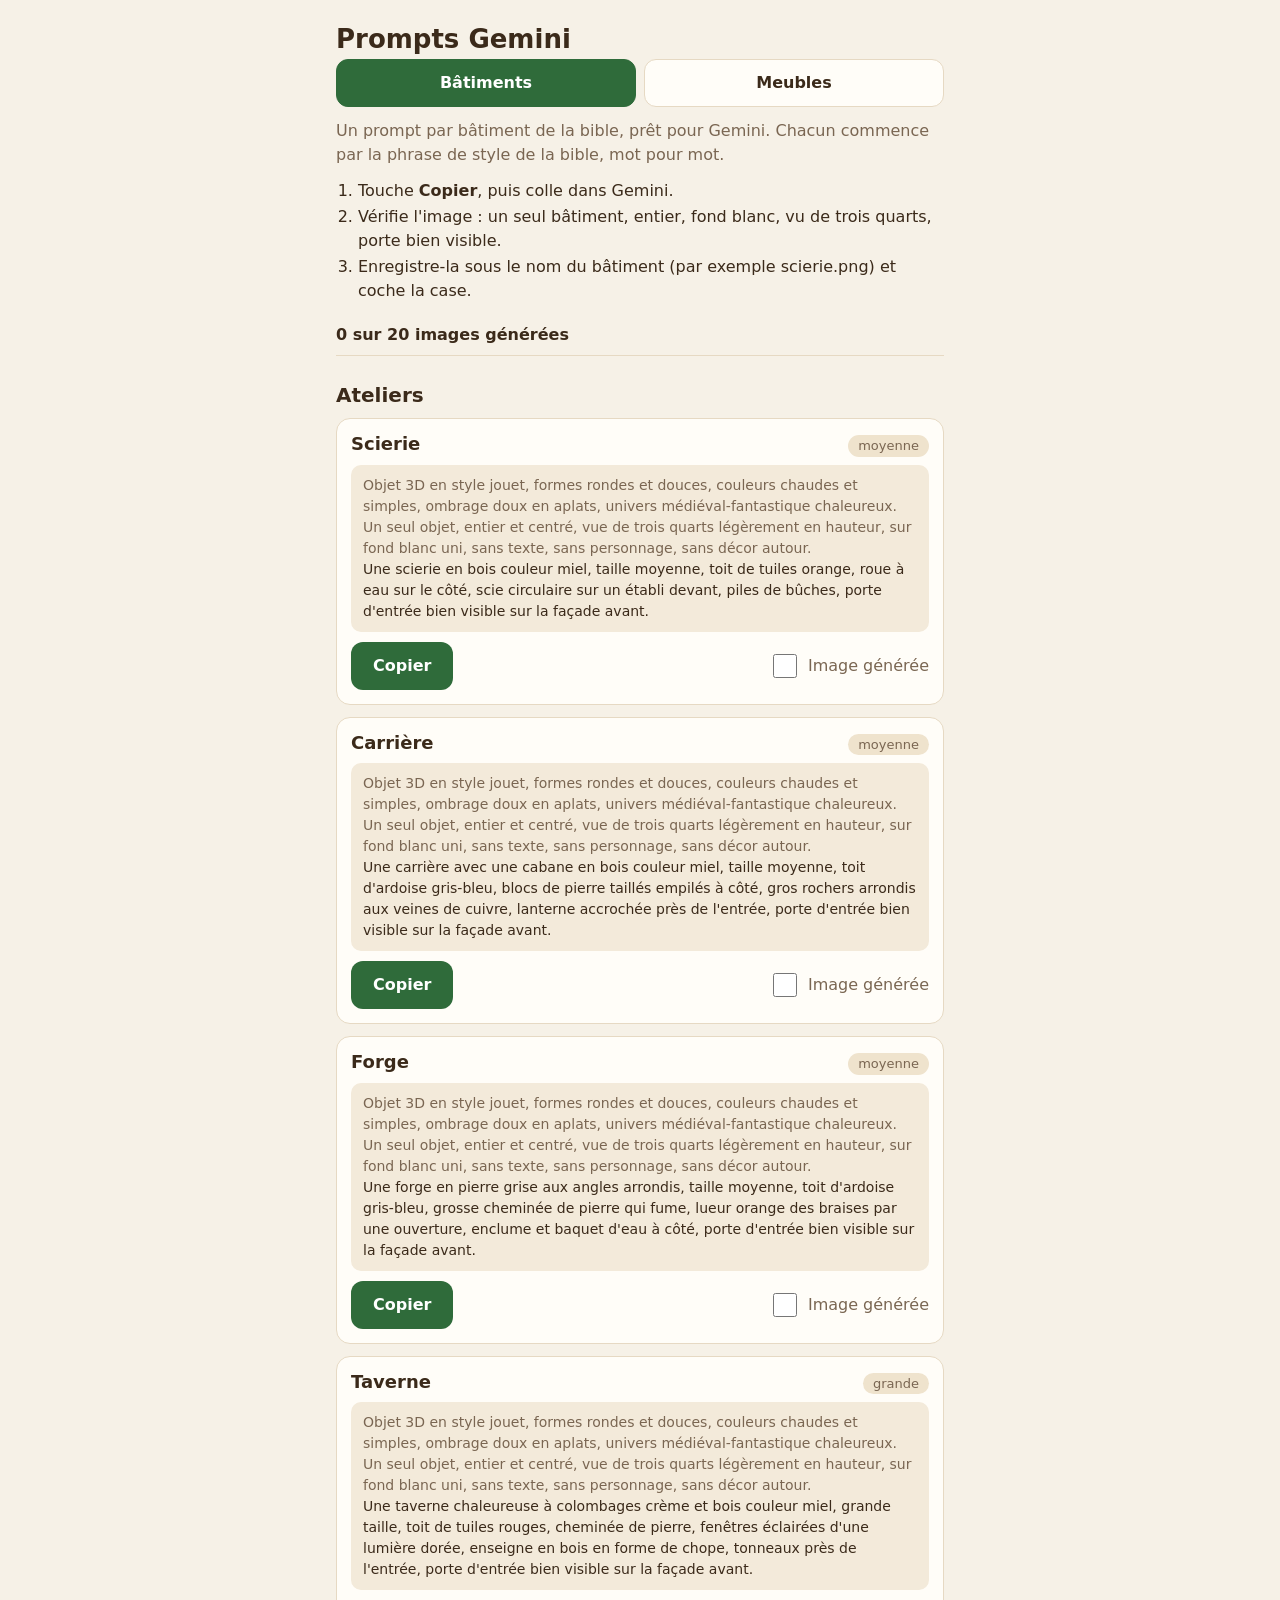
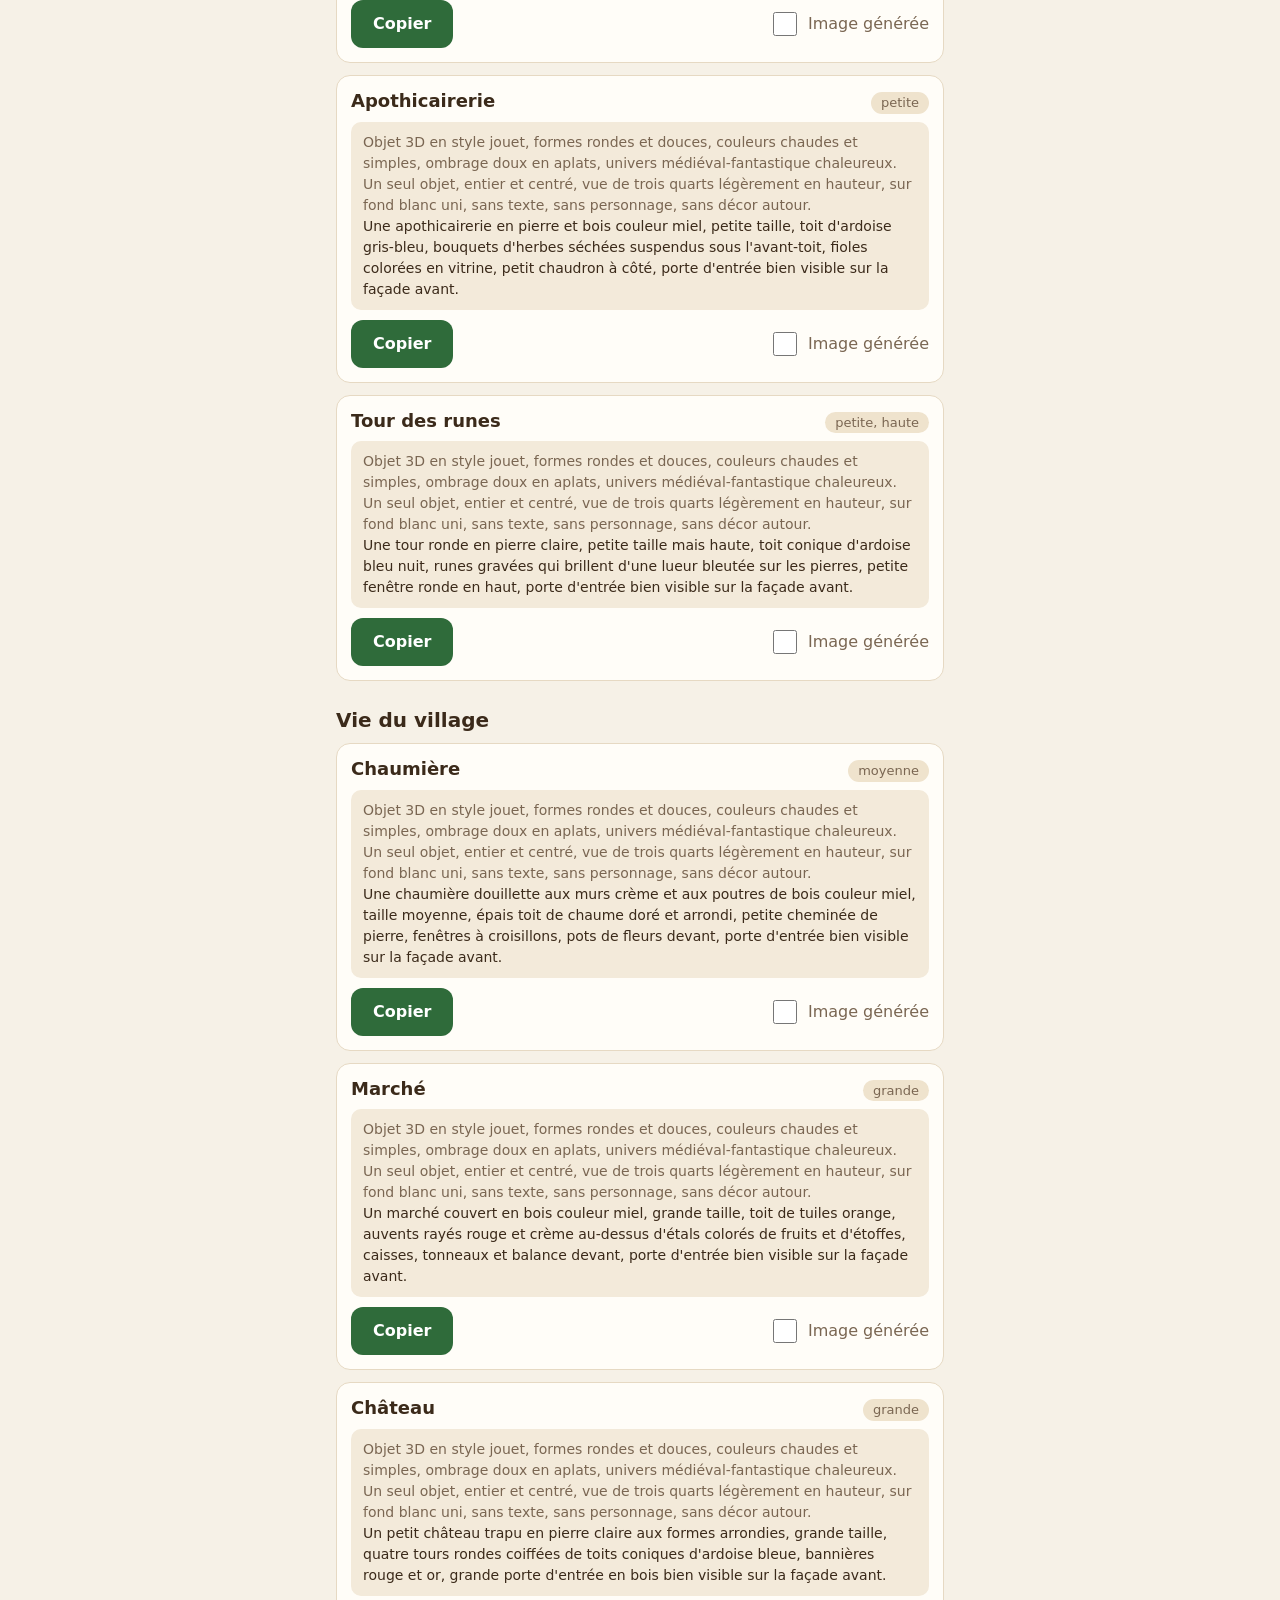
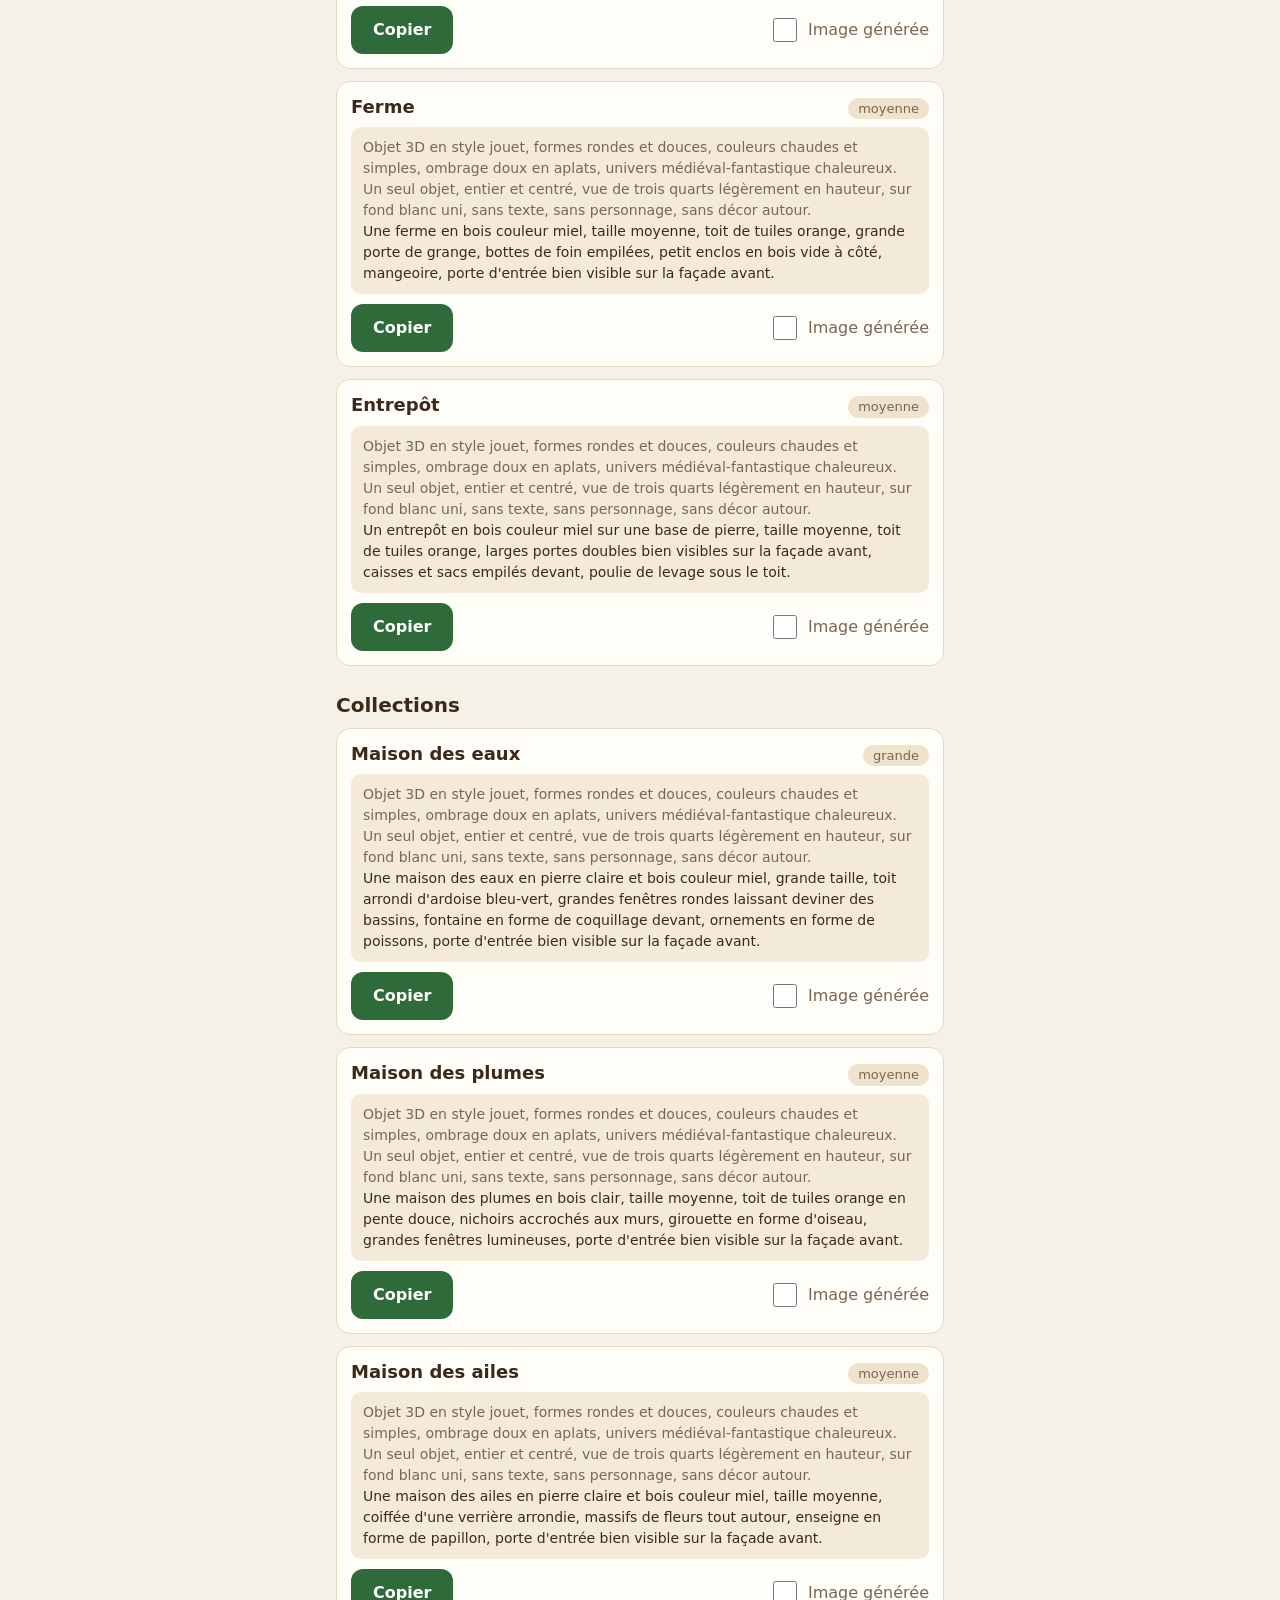
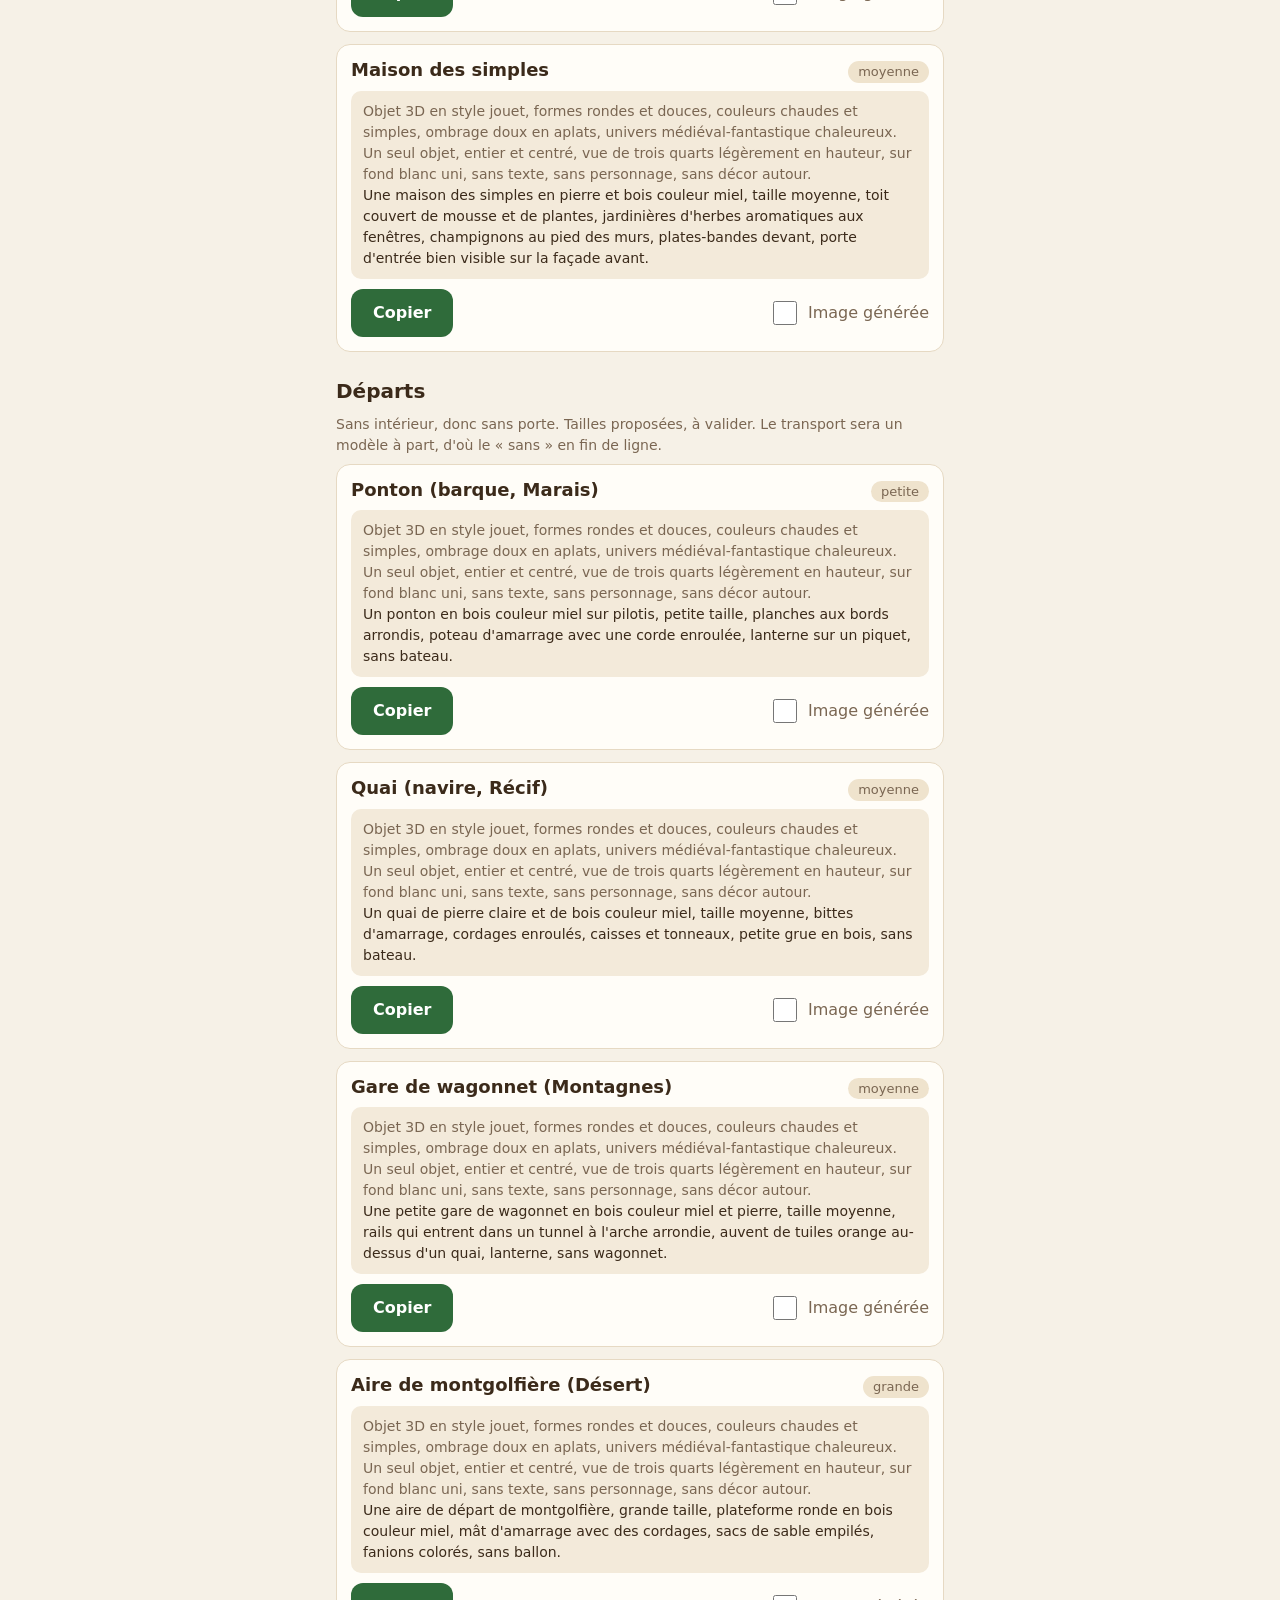
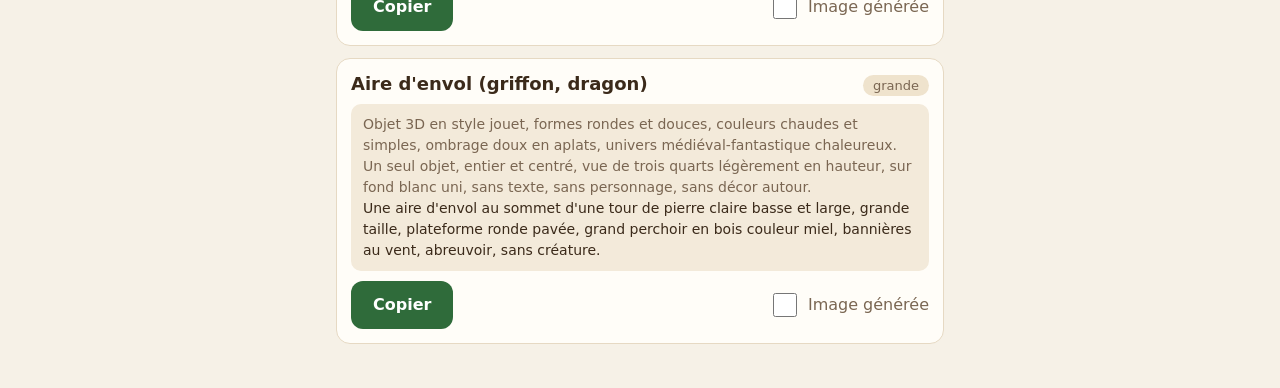
==== prompts.html @ 34f7bf60 "Prompts Gemini des meubles : onglet Meubles sur la page du téléphone 21 prompts (14 meubles, 7 plans" ====
<!doctype html>
<html lang="fr">
<head>
<meta charset="utf-8">
<meta name="viewport" content="width=device-width, initial-scale=1, viewport-fit=cover">
<title>Prompts Gemini</title>
<!-- Les prompts Gemini du jeu, à copier d'un toucher depuis le téléphone, un onglet par famille.
     Même contenu que les fiches « Prompts Gemini : bâtiments » et « Prompts Gemini : meubles » (docs Claude) :
     garder la page et les fiches d'accord. -->
<style>
:root{
  --bg:#F6F1E7; --card:#FFFDF8; --ink:#3B2A1A; --muted:#7A6652; --line:#E6D9C3;
  --prompt:#F3EADA; --accent:#2F6B3A; --on-accent:#FFFFFF; --done:#2F6B3A; --chip:#EFE3CD;
  color-scheme:light;
}
@media (prefers-color-scheme: dark){
  :root:not([data-theme="light"]){
    --bg:#1A1612; --card:#241E18; --ink:#F1E6D4; --muted:#B9A68E; --line:#3A3027;
    --prompt:#2E261E; --accent:#6DB47A; --on-accent:#0E1A12; --done:#6DB47A; --chip:#3A3027;
    color-scheme:dark;
  }
}
:root[data-theme="dark"]{
  --bg:#1A1612; --card:#241E18; --ink:#F1E6D4; --muted:#B9A68E; --line:#3A3027;
  --prompt:#2E261E; --accent:#6DB47A; --on-accent:#0E1A12; --done:#6DB47A; --chip:#3A3027;
  color-scheme:dark;
}
*,*::before,*::after{box-sizing:border-box}
html{-webkit-text-size-adjust:100%}
body{margin:0;background:var(--bg);color:var(--ink);font:16px/1.5 system-ui,-apple-system,'Segoe UI',Roboto,sans-serif}
main{max-width:640px;margin:0 auto;padding:calc(16px + env(safe-area-inset-top,0px)) 16px calc(32px + env(safe-area-inset-bottom,0px))}
h1{font-size:26px;line-height:1.2;margin:8px 0 4px}
.lead{color:var(--muted);margin:0 0 12px}
.steps{margin:0 0 12px;padding-left:22px}
.steps li{margin:2px 0}
.progress{position:sticky;top:0;z-index:2;background:var(--bg);padding:8px 0;border-bottom:1px solid var(--line);font-weight:600}
h2{font-size:20px;margin:24px 0 8px}
.note{color:var(--muted);font-size:14px;margin:0 0 8px}
.card{background:var(--card);border:1px solid var(--line);border-radius:14px;padding:14px;margin:0 0 12px}
.card.is-done{border-color:var(--done)}
.head{display:flex;align-items:baseline;justify-content:space-between;gap:8px;margin:0 0 8px}
.head h3{font-size:18px;margin:0;line-height:1.25}
.size{flex:none;background:var(--chip);border-radius:999px;padding:1px 10px;font-size:13px;color:var(--muted)}
.prompt{background:var(--prompt);border-radius:10px;padding:10px 12px;margin:0 0 10px;font-size:14px;white-space:pre-wrap;-webkit-user-select:text;user-select:text}
.prompt .style{color:var(--muted)}
.actions{display:flex;align-items:center;justify-content:space-between;gap:12px}
.copy{appearance:none;border:0;border-radius:12px;min-height:48px;padding:0 22px;background:var(--accent);color:var(--on-accent);font:inherit;font-weight:700;cursor:pointer;touch-action:manipulation}
.copy.ok{filter:brightness(1.1)}
.check{display:flex;align-items:center;gap:8px;min-height:48px;cursor:pointer;color:var(--muted)}
.check input{width:24px;height:24px;accent-color:var(--done)}
.tabs{display:flex;gap:8px;margin:0 0 12px}
.tab{flex:1;min-height:48px;border-radius:12px;border:1px solid var(--line);background:var(--card);color:var(--ink);font:inherit;font-weight:700;cursor:pointer;touch-action:manipulation}
.tab[aria-selected="true"]{background:var(--accent);color:var(--on-accent);border-color:var(--accent)}
:focus-visible{outline:3px solid var(--accent);outline-offset:2px}
</style>
</head>
<body>
<main>
  <h1>Prompts Gemini</h1>
  <div class="tabs" role="tablist" id="tabs"></div>
  <p class="lead" id="lead"></p>
  <ol class="steps" id="steps"></ol>
  <div class="progress" id="progress" aria-live="polite"></div>
  <div id="list"></div>
</main>

<script>
(function(){
"use strict";
/* Phrase de style de la bible (fiche de commande, étape 0.7), mot pour mot */
const STYLE = "Objet 3D en style jouet, formes rondes et douces, couleurs chaudes et simples, ombrage doux en aplats, univers médiéval-fantastique chaleureux. Un seul objet, entier et centré, vue de trois quarts légèrement en hauteur, sur fond blanc uni, sans texte, sans personnage, sans décor autour.";
const FAMILIES = [
  {name:"Ateliers", items:[
    {id:"scierie", name:"Scierie", size:"moyenne", line:"Une scierie en bois couleur miel, taille moyenne, toit de tuiles orange, roue à eau sur le côté, scie circulaire sur un établi devant, piles de bûches, porte d'entrée bien visible sur la façade avant."},
    {id:"carriere", name:"Carrière", size:"moyenne", line:"Une carrière avec une cabane en bois couleur miel, taille moyenne, toit d'ardoise gris-bleu, blocs de pierre taillés empilés à côté, gros rochers arrondis aux veines de cuivre, lanterne accrochée près de l'entrée, porte d'entrée bien visible sur la façade avant."},
    {id:"forge", name:"Forge", size:"moyenne", line:"Une forge en pierre grise aux angles arrondis, taille moyenne, toit d'ardoise gris-bleu, grosse cheminée de pierre qui fume, lueur orange des braises par une ouverture, enclume et baquet d'eau à côté, porte d'entrée bien visible sur la façade avant."},
    {id:"taverne", name:"Taverne", size:"grande", line:"Une taverne chaleureuse à colombages crème et bois couleur miel, grande taille, toit de tuiles rouges, cheminée de pierre, fenêtres éclairées d'une lumière dorée, enseigne en bois en forme de chope, tonneaux près de l'entrée, porte d'entrée bien visible sur la façade avant."},
    {id:"apothicairerie", name:"Apothicairerie", size:"petite", line:"Une apothicairerie en pierre et bois couleur miel, petite taille, toit d'ardoise gris-bleu, bouquets d'herbes séchées suspendus sous l'avant-toit, fioles colorées en vitrine, petit chaudron à côté, porte d'entrée bien visible sur la façade avant."},
    {id:"tour-des-runes", name:"Tour des runes", size:"petite, haute", line:"Une tour ronde en pierre claire, petite taille mais haute, toit conique d'ardoise bleu nuit, runes gravées qui brillent d'une lueur bleutée sur les pierres, petite fenêtre ronde en haut, porte d'entrée bien visible sur la façade avant."}
  ]},
  {name:"Vie du village", items:[
    {id:"chaumiere", name:"Chaumière", size:"moyenne", line:"Une chaumière douillette aux murs crème et aux poutres de bois couleur miel, taille moyenne, épais toit de chaume doré et arrondi, petite cheminée de pierre, fenêtres à croisillons, pots de fleurs devant, porte d'entrée bien visible sur la façade avant."},
    {id:"marche", name:"Marché", size:"grande", line:"Un marché couvert en bois couleur miel, grande taille, toit de tuiles orange, auvents rayés rouge et crème au-dessus d'étals colorés de fruits et d'étoffes, caisses, tonneaux et balance devant, porte d'entrée bien visible sur la façade avant."},
    {id:"chateau", name:"Château", size:"grande", line:"Un petit château trapu en pierre claire aux formes arrondies, grande taille, quatre tours rondes coiffées de toits coniques d'ardoise bleue, bannières rouge et or, grande porte d'entrée en bois bien visible sur la façade avant."},
    {id:"ferme", name:"Ferme", size:"moyenne", line:"Une ferme en bois couleur miel, taille moyenne, toit de tuiles orange, grande porte de grange, bottes de foin empilées, petit enclos en bois vide à côté, mangeoire, porte d'entrée bien visible sur la façade avant."},
    {id:"entrepot", name:"Entrepôt", size:"moyenne", line:"Un entrepôt en bois couleur miel sur une base de pierre, taille moyenne, toit de tuiles orange, larges portes doubles bien visibles sur la façade avant, caisses et sacs empilés devant, poulie de levage sous le toit."}
  ]},
  {name:"Collections", items:[
    {id:"maison-des-eaux", name:"Maison des eaux", size:"grande", line:"Une maison des eaux en pierre claire et bois couleur miel, grande taille, toit arrondi d'ardoise bleu-vert, grandes fenêtres rondes laissant deviner des bassins, fontaine en forme de coquillage devant, ornements en forme de poissons, porte d'entrée bien visible sur la façade avant."},
    {id:"maison-des-plumes", name:"Maison des plumes", size:"moyenne", line:"Une maison des plumes en bois clair, taille moyenne, toit de tuiles orange en pente douce, nichoirs accrochés aux murs, girouette en forme d'oiseau, grandes fenêtres lumineuses, porte d'entrée bien visible sur la façade avant."},
    {id:"maison-des-ailes", name:"Maison des ailes", size:"moyenne", line:"Une maison des ailes en pierre claire et bois couleur miel, taille moyenne, coiffée d'une verrière arrondie, massifs de fleurs tout autour, enseigne en forme de papillon, porte d'entrée bien visible sur la façade avant."},
    {id:"maison-des-simples", name:"Maison des simples", size:"moyenne", line:"Une maison des simples en pierre et bois couleur miel, taille moyenne, toit couvert de mousse et de plantes, jardinières d'herbes aromatiques aux fenêtres, champignons au pied des murs, plates-bandes devant, porte d'entrée bien visible sur la façade avant."}
  ]},
  {name:"Départs", note:"Sans intérieur, donc sans porte. Tailles proposées, à valider. Le transport sera un modèle à part, d'où le « sans » en fin de ligne.", items:[
    {id:"ponton", name:"Ponton (barque, Marais)", size:"petite", line:"Un ponton en bois couleur miel sur pilotis, petite taille, planches aux bords arrondis, poteau d'amarrage avec une corde enroulée, lanterne sur un piquet, sans bateau."},
    {id:"quai", name:"Quai (navire, Récif)", size:"moyenne", line:"Un quai de pierre claire et de bois couleur miel, taille moyenne, bittes d'amarrage, cordages enroulés, caisses et tonneaux, petite grue en bois, sans bateau."},
    {id:"gare", name:"Gare de wagonnet (Montagnes)", size:"moyenne", line:"Une petite gare de wagonnet en bois couleur miel et pierre, taille moyenne, rails qui entrent dans un tunnel à l'arche arrondie, auvent de tuiles orange au-dessus d'un quai, lanterne, sans wagonnet."},
    {id:"aire-montgolfiere", name:"Aire de montgolfière (Désert)", size:"grande", line:"Une aire de départ de montgolfière, grande taille, plateforme ronde en bois couleur miel, mât d'amarrage avec des cordages, sacs de sable empilés, fanions colorés, sans ballon."},
    {id:"aire-envol", name:"Aire d'envol (griffon, dragon)", size:"grande", line:"Une aire d'envol au sommet d'une tour de pierre claire basse et large, grande taille, plateforme ronde pavée, grand perchoir en bois couleur miel, bannières au vent, abreuvoir, sans créature."}
  ]}
];

/* Meubles et plans de travail (fiche « Prompts Gemini : meubles ») ; id préfixés par m- */
const MEUBLES = [
  {name:"Meubles communs", note:"Ils se posent dans tous les bâtiments. Gabarit : petit (environ 1 P² au sol), moyen (2 P²), grand (4 P²).", items:[
    {id:"m-chaise", name:"Chaise", size:"petit", line:"Une chaise en bois couleur miel, petit gabarit, assise carrée et dossier plein aux coins arrondis, pieds ronds en bois sombre."},
    {id:"m-tabouret", name:"Tabouret", size:"petit", line:"Un tabouret rond en bois couleur miel, petit gabarit, assise épaisse et bombée, trois pieds ronds en bois sombre légèrement écartés."},
    {id:"m-pot", name:"Pot de fleurs", size:"petit", line:"Un pot de fleurs en terre cuite rouge tuile, petit gabarit, rebord épais et arrondi, feuillage vert tendre en boule, petites fleurs rouges, jaunes et blanches."},
    {id:"m-lanterne", name:"Lanterne sur pied", size:"petit", line:"Une lanterne sur pied en bois sombre, petit gabarit, haut poteau sur un socle carré, lanterne allumée d'une lumière dorée sous un petit toit arrondi."},
    {id:"m-tonneau", name:"Tonneau", size:"petit", line:"Un tonneau en bois couleur miel, petit gabarit, ventre bombé, deux cerclages de métal gris, couvercle en bois sombre."},
    {id:"m-statue", name:"Petite statue", size:"petit", line:"Une petite statue en pierre claire, petit gabarit, personnage rond et paisible aux formes lisses, sur un socle carré de pierre grise."},
    {id:"m-coffre", name:"Coffre", size:"moyen", line:"Un coffre en bois couleur miel, gabarit moyen, couvercle bombé, deux cerclages de métal gris, serrure dorée sur le devant."},
    {id:"m-banc", name:"Banc", size:"moyen", line:"Un banc en bois couleur miel, gabarit moyen, longue assise épaisse aux bouts arrondis, deux pieds pleins en bois sombre."},
    {id:"m-etagere", name:"Étagère", size:"moyen", line:"Une étagère en bois couleur miel, gabarit moyen, quatre planches, livres colorés, cruche en terre cuite et petit coffret doré."},
    {id:"m-petit-tapis", name:"Petit tapis", size:"moyen", line:"Un petit tapis rectangulaire rouge tuile, gabarit moyen, centre crème, bords doux, posé à plat sur le sol."},
    {id:"m-table", name:"Table", size:"grand", line:"Une table en bois couleur miel, grand gabarit, plateau épais rectangulaire aux coins arrondis, quatre pieds ronds en bois sombre."},
    {id:"m-grand-tapis", name:"Grand tapis", size:"grand", line:"Un grand tapis rectangulaire bleu ardoise, grand gabarit, large bordure, centre crème avec un médaillon doré, posé à plat sur le sol."}
  ]},
  {name:"Meubles de métier", note:"Ils se posent seulement dans certains bâtiments.", items:[
    {id:"m-lit", name:"Lit (Chaumière)", size:"grand", line:"Un lit en bois couleur miel, grand gabarit, couverture bleu ardoise bien bordée, drap blanc replié, gros oreiller blanc, tête de lit en bois sombre."},
    {id:"m-cheminee", name:"Cheminée (Chaumière, Taverne, Château)", size:"moyen", line:"Une cheminée en pierre claire aux angles arrondis, gabarit moyen, foyer sombre avec un feu orangé, tablette en bois couleur miel, hotte de pierre grise."}
  ]},
  {name:"Plans de travail", note:"Un par bâtiment, construit avec des ressources et posé où l'on veut dans sa pièce.", items:[
    {id:"m-etabli", name:"Établi (Scierie)", size:"moyen", line:"Un établi de menuisier en bois couleur miel, gabarit moyen, plateau épais, étagère basse chargée de planches, étau en bois sombre, scie et pièce de bois posées dessus."},
    {id:"m-atelier-deco", name:"Atelier de décoration (Chaumière)", size:"moyen", line:"Un atelier de décoration en bois couleur miel, gabarit moyen, table avec un petit métier à tisser aux fils colorés, rouleau de tissu rouge, étoffes pliées, pot de peinture."},
    {id:"m-table-taille", name:"Table de taille (Carrière)", size:"moyen", line:"Une table de taille en pierre grise, gabarit moyen, épaisse dalle sur deux gros pieds de pierre, bloc de pierre claire en cours de taille, maillet en bois et ciseau en métal, éclats de pierre."},
    {id:"m-comptoir", name:"Comptoir (Marché)", size:"grand", line:"Un comptoir de marchand, grand gabarit, façade rouge tuile à panneaux crème, plateau en bois couleur miel, balance dorée, cagette de pommes rouges, petite pile de pièces d'or."},
    {id:"m-fourneau", name:"Fourneau (Taverne)", size:"moyen", line:"Un fourneau de cuisine en pierre claire aux formes arrondies, gabarit moyen, bouche de four voûtée aux braises orangées, plaque de cuisson avec une marmite en fonte, petite cheminée."},
    {id:"m-enclume", name:"Enclume (Forge)", size:"petit", line:"Une enclume en métal gris foncé, petit gabarit, forme trapue aux bords adoucis, posée sur un gros billot de bois couleur miel, marteau posé contre le billot."},
    {id:"m-trone", name:"Trône (Château)", size:"moyen", line:"Un trône en bois sombre aux formes arrondies, gabarit moyen, haut dossier et coussin rouges, ornements dorés, posé sur une petite estrade de pierre claire."}
  ]}
];
/* Les onglets : une famille de prompts chacun */
const CATS = {
  batiments:{label:"Bâtiments", families:FAMILIES,
    lead:"Un prompt par bâtiment de la bible, prêt pour Gemini. Chacun commence par la phrase de style de la bible, mot pour mot.",
    steps:["Touche <b>Copier</b>, puis colle dans Gemini.", "Vérifie l'image : un seul bâtiment, entier, fond blanc, vu de trois quarts, porte bien visible.", "Enregistre-la sous le nom du bâtiment (par exemple scierie.png) et coche la case."]},
  meubles:{label:"Meubles", families:MEUBLES,
    lead:"Un prompt par meuble et par plan de travail, prêt pour Gemini. Chacun commence par la phrase de style de la bible, mot pour mot. L'image montre la couleur d'origine du meuble.",
    steps:["Touche <b>Copier</b>, puis colle dans Gemini.", "Vérifie l'image : un seul meuble, entier, fond blanc, vu de trois quarts, le devant bien visible.", "Enregistre-la sous le nom du meuble (par exemple chaise.png) et coche la case."]}
};
const TAB_KEY = "le-village-prompts-onglet";
let cat = "batiments";
try{ const v = localStorage.getItem(TAB_KEY); if(CATS[v]) cat = v; }catch(_){}

/* Cases cochées : gardées dans le navigateur du téléphone */
const KEY = "le-village-prompts-faits";
let done = {};
try{ done = JSON.parse(localStorage.getItem(KEY)) || {}; }catch(_){}
function saveDone(){ try{ localStorage.setItem(KEY, JSON.stringify(done)); }catch(_){} }

async function copy(text){
  try{ await navigator.clipboard.writeText(text); return true; }catch(_){}
  const ta = document.createElement("textarea");
  ta.value = text; ta.setAttribute("readonly", ""); ta.style.position = "fixed"; ta.style.opacity = "0";
  document.body.appendChild(ta); ta.select();
  let ok = false;
  try{ ok = document.execCommand("copy"); }catch(_){}
  ta.remove();
  return ok;
}

const esc = s => s.replace(/&/g, "&amp;").replace(/</g, "&lt;");
function renderProgress(){
  const fams = CATS[cat].families;
  const total = fams.reduce((n, f) => n + f.items.length, 0);
  const n = fams.reduce((c, f) => c + f.items.filter(i => done[i.id]).length, 0);
  document.getElementById("progress").textContent = `${n} sur ${total} images générées`;
}

function render(){
const c = CATS[cat];
document.getElementById("tabs").innerHTML = Object.entries(CATS).map(([k, v]) =>
  `<button class="tab" type="button" role="tab" data-cat="${k}" aria-selected="${k === cat}">${v.label}</button>`).join("");
document.getElementById("lead").textContent = c.lead;
document.getElementById("steps").innerHTML = c.steps.map(t => `<li>${t}</li>`).join("");
document.getElementById("list").innerHTML = c.families.map(f => `
  <h2>${f.name}</h2>${f.note ? `<p class="note">${f.note}</p>` : ""}
  ${f.items.map(i => `
    <section class="card${done[i.id] ? " is-done" : ""}" data-id="${i.id}">
      <div class="head"><h3>${i.name}</h3><span class="size">${i.size}</span></div>
      <p class="prompt"><span class="style">${esc(STYLE)}</span>\n${esc(i.line)}</p>
      <div class="actions">
        <button class="copy" type="button">Copier</button>
        <label class="check"><input type="checkbox"${done[i.id] ? " checked" : ""}> Image générée</label>
      </div>
    </section>`).join("")}`).join("");
renderProgress();
}

document.getElementById("tabs").addEventListener("click", e => {
  const t = e.target.closest("[data-cat]");
  if(!t || t.dataset.cat === cat) return;
  cat = t.dataset.cat;
  try{ localStorage.setItem(TAB_KEY, cat); }catch(_){}
  render(); window.scrollTo(0, 0);
});

const byId = {};
Object.values(CATS).forEach(c => c.families.forEach(f => f.items.forEach(i => { byId[i.id] = i; })));
document.getElementById("list").addEventListener("click", async e => {
  const btn = e.target.closest(".copy");
  if(!btn) return;
  const item = byId[btn.closest(".card").dataset.id];
  const ok = await copy(STYLE + "\n" + item.line);
  btn.textContent = ok ? "Copié ✓" : "Échec : sélectionne le texte";
  btn.classList.toggle("ok", ok);
  setTimeout(() => { btn.textContent = "Copier"; btn.classList.remove("ok"); }, 1800);
});
document.getElementById("list").addEventListener("change", e => {
  if(e.target.type !== "checkbox") return;
  const card = e.target.closest(".card");
  done[card.dataset.id] = e.target.checked;
  card.classList.toggle("is-done", e.target.checked);
  saveDone(); renderProgress();
});
render();
})();
</script>
</body>
</html>
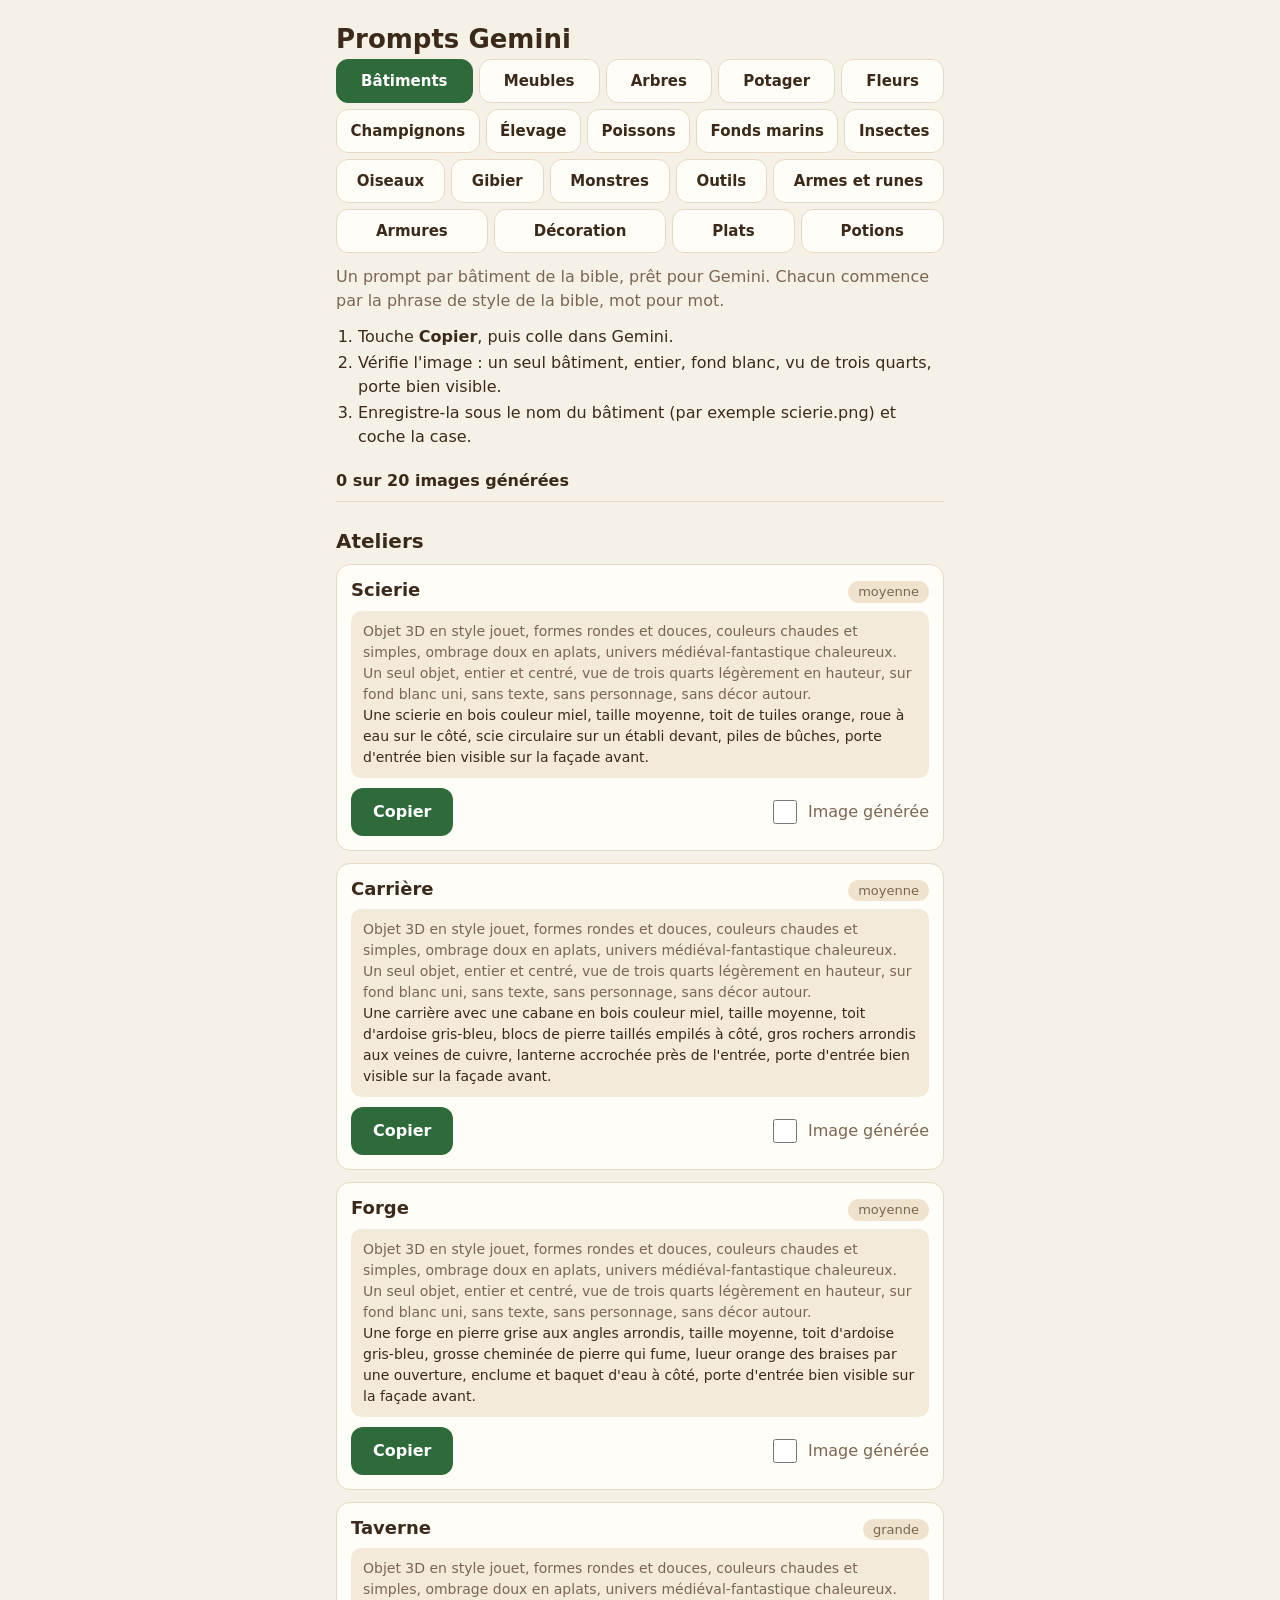
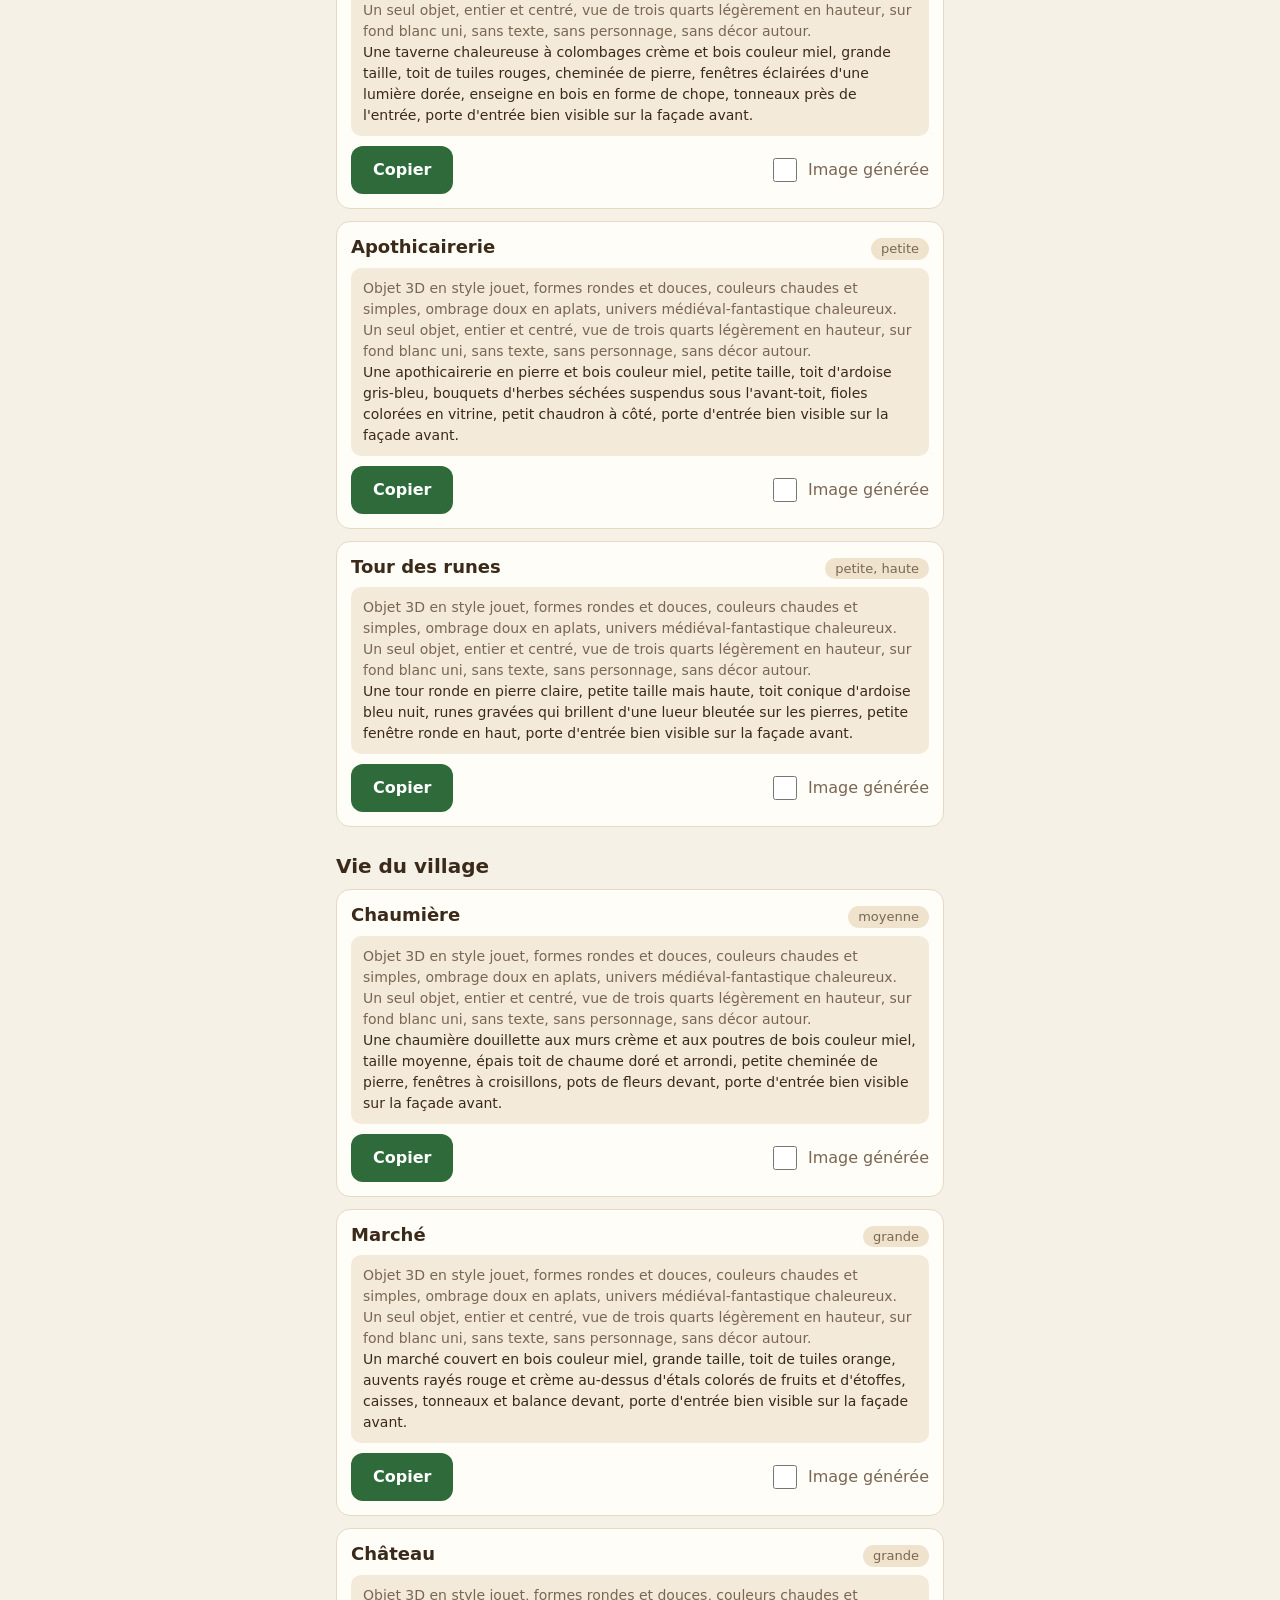
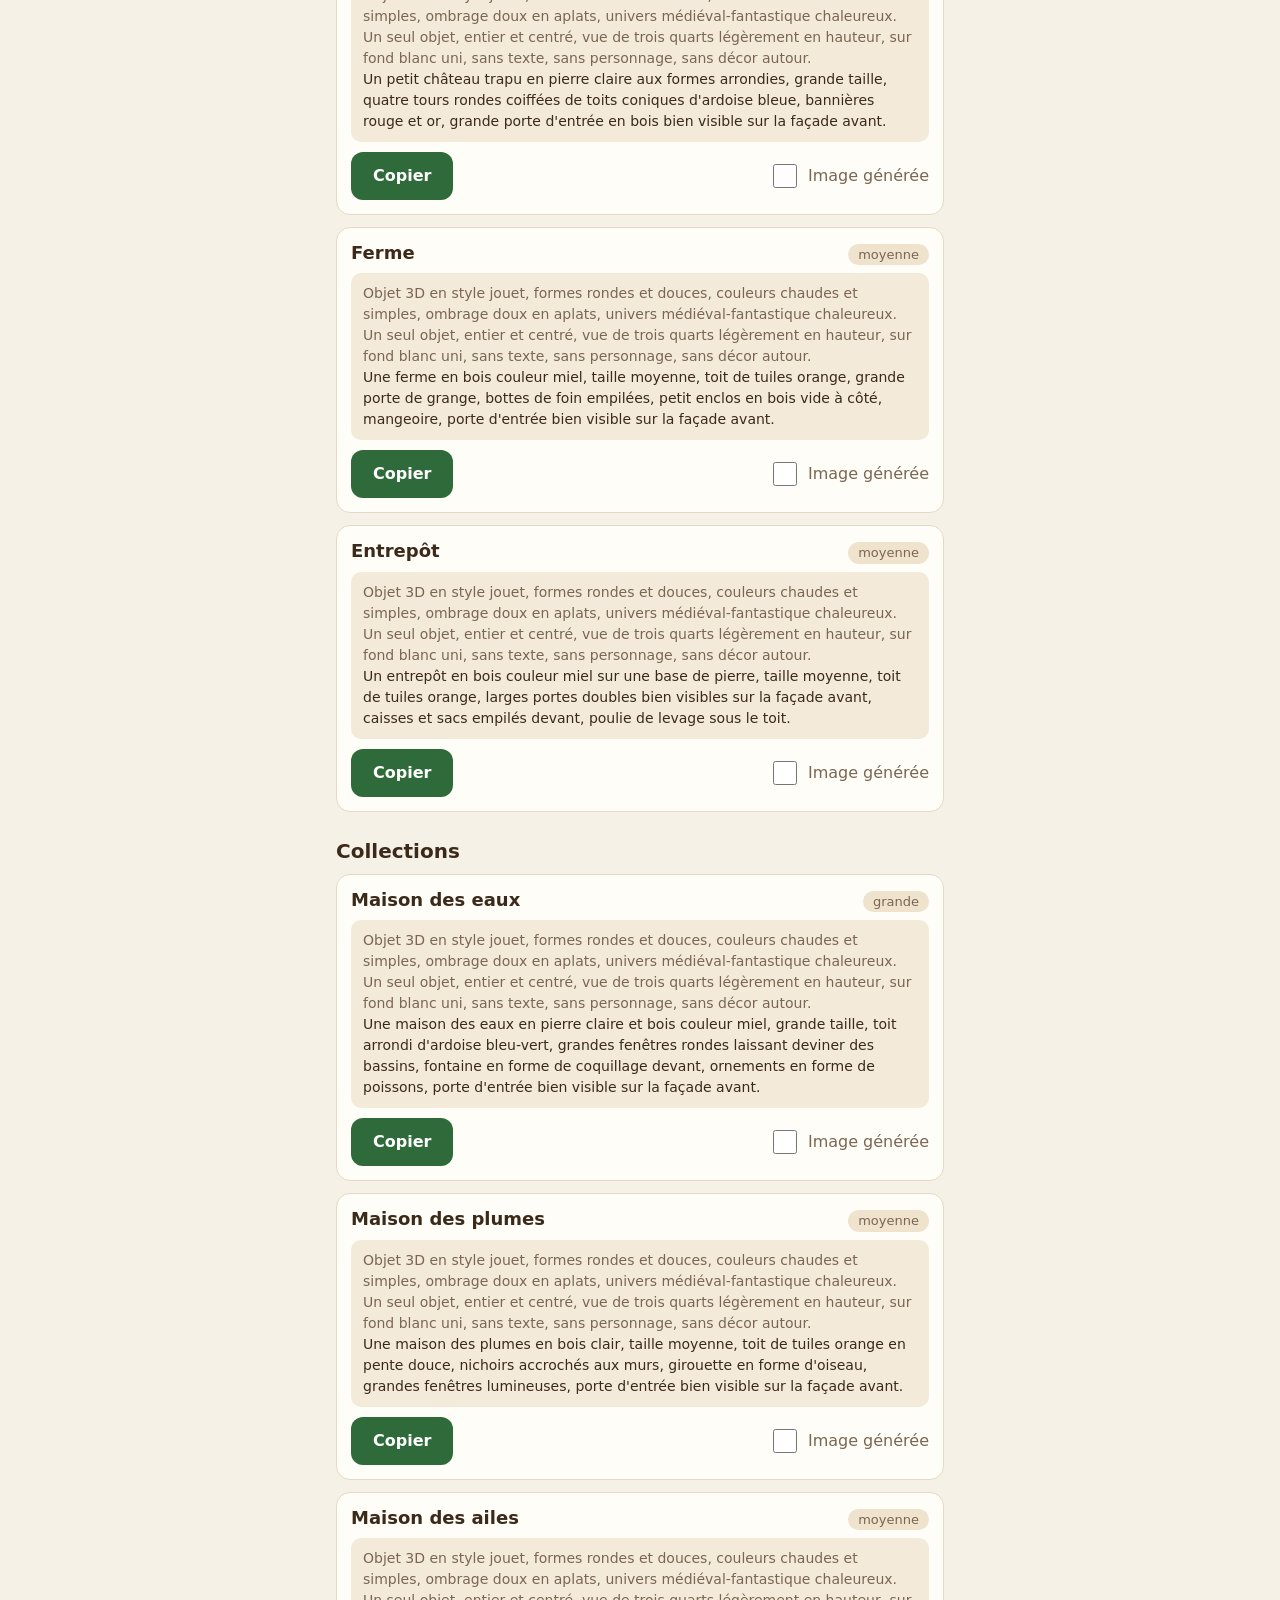
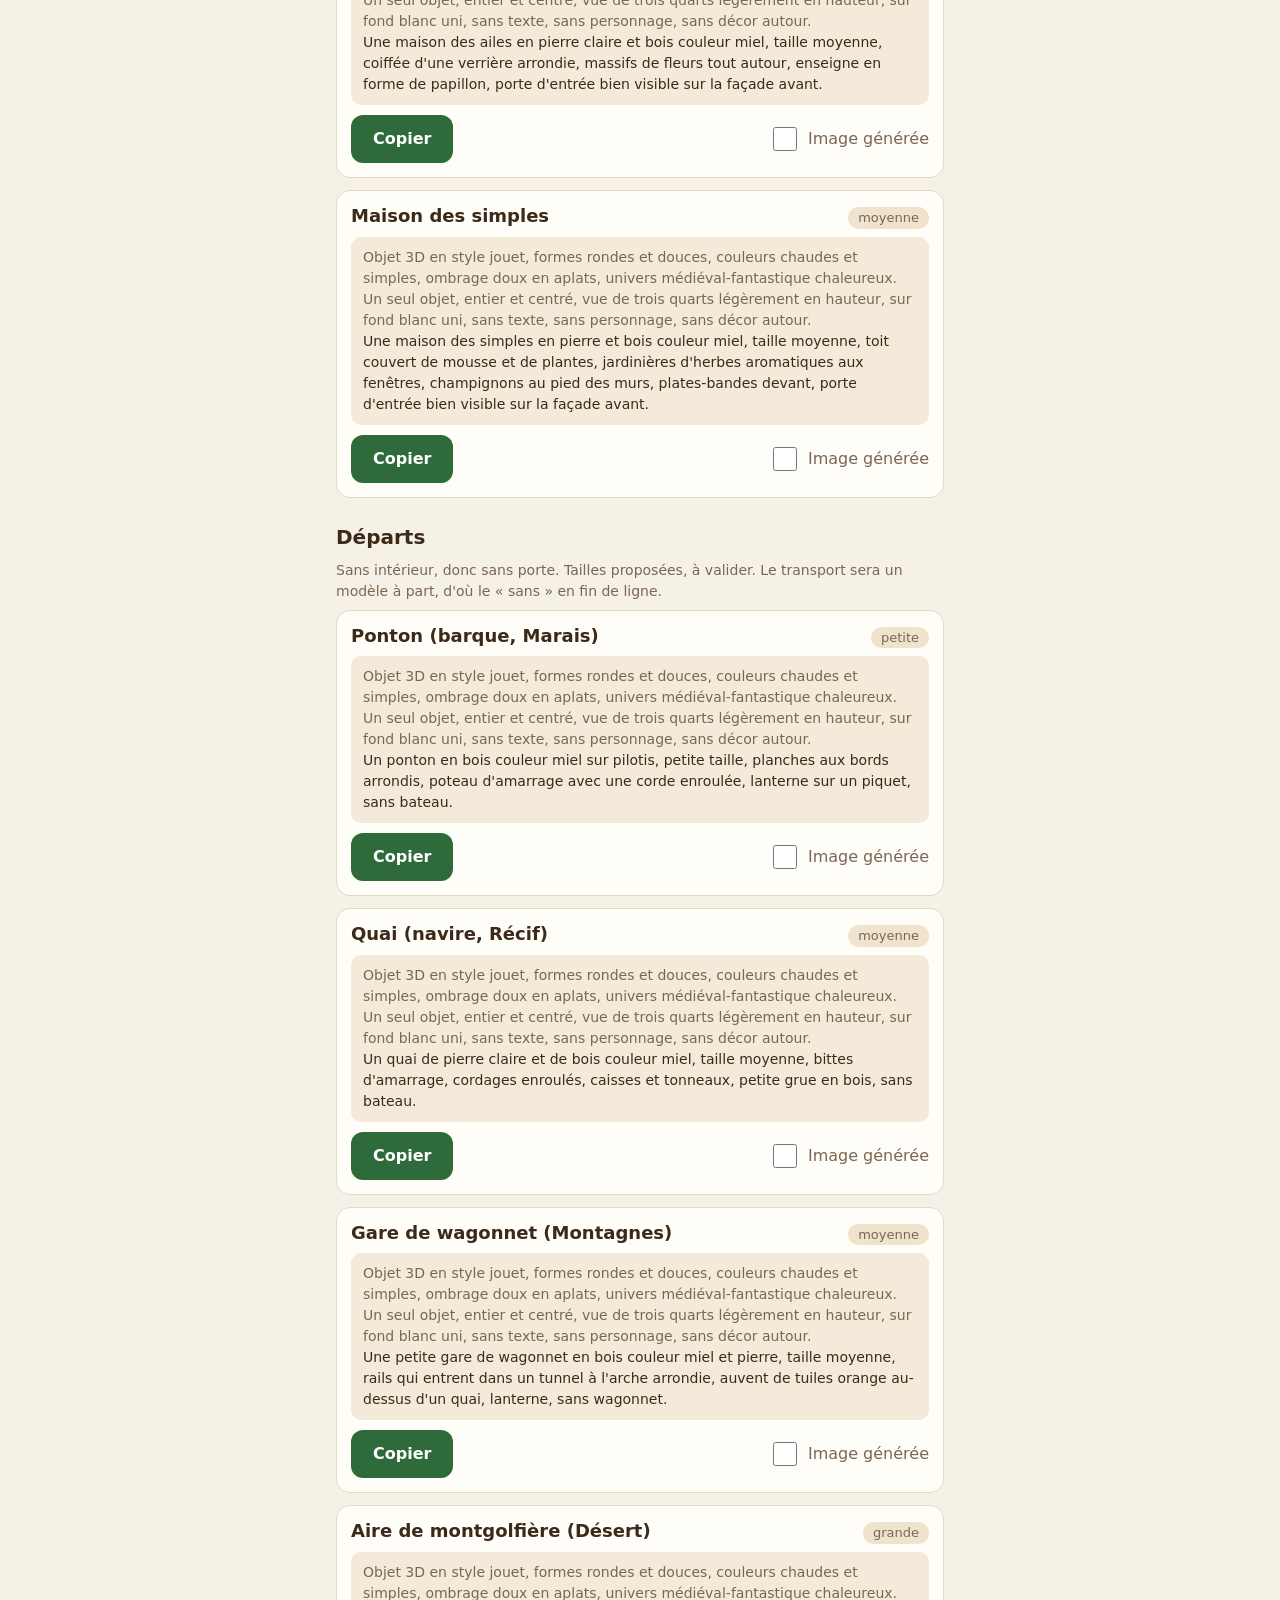
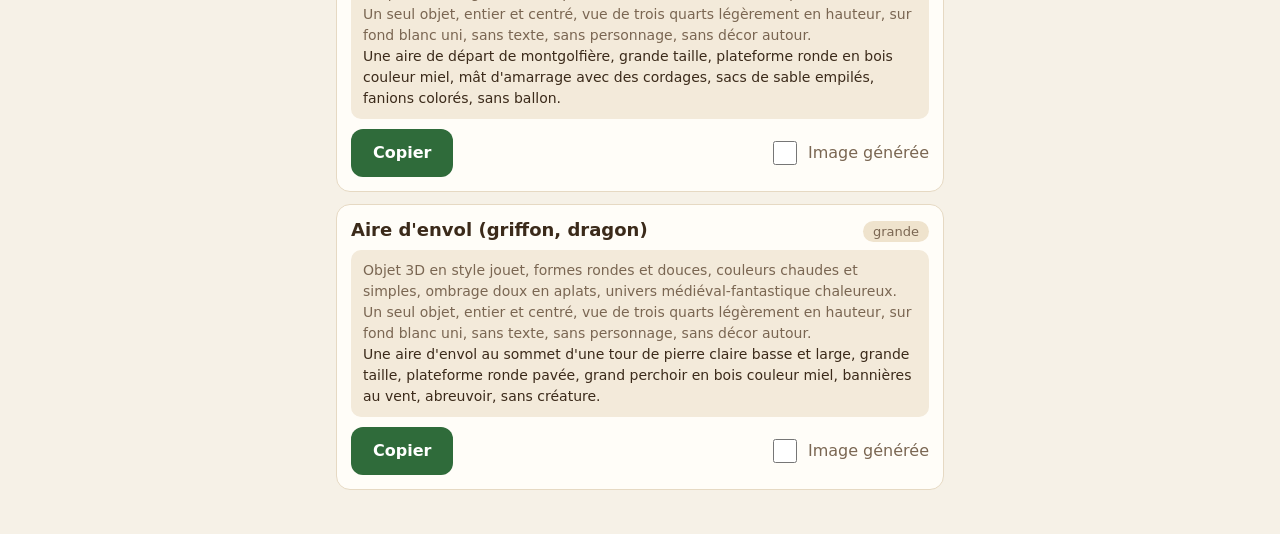
==== commit b2eb5f6c: "Les prompts Gemini de tout le Grand Carnet (627 images à générer) Demande de Yo : 17 onglets de plus" ====
--- a/prompts.html
+++ b/prompts.html
@@ -5,8 +5,9 @@
 <meta name="viewport" content="width=device-width, initial-scale=1, viewport-fit=cover">
 <title>Prompts Gemini</title>
 <!-- Les prompts Gemini du jeu, à copier d'un toucher depuis le téléphone, un onglet par famille.
-     Même contenu que les fiches « Prompts Gemini : bâtiments » et « Prompts Gemini : meubles » (docs Claude) :
-     garder la page et les fiches d'accord. -->
+     Bâtiments et Meubles : même contenu que les fiches « Prompts Gemini : bâtiments » et « Prompts Gemini : meubles »
+     (docs Claude) : garder la page et les fiches d'accord. Les autres onglets (demande de Yo, 7 octobre 2026) :
+     tout le Grand Carnet, dans prompts-carnet.js. -->
 <style>
 :root{
   --bg:#F6F1E7; --card:#FFFDF8; --ink:#3B2A1A; --muted:#7A6652; --line:#E6D9C3;
@@ -48,8 +49,8 @@
 .copy.ok{filter:brightness(1.1)}
 .check{display:flex;align-items:center;gap:8px;min-height:48px;cursor:pointer;color:var(--muted)}
 .check input{width:24px;height:24px;accent-color:var(--done)}
-.tabs{display:flex;gap:8px;margin:0 0 12px}
-.tab{flex:1;min-height:48px;border-radius:12px;border:1px solid var(--line);background:var(--card);color:var(--ink);font:inherit;font-weight:700;cursor:pointer;touch-action:manipulation}
+.tabs{display:flex;flex-wrap:wrap;gap:6px;margin:0 0 12px}
+.tab{flex:1 1 auto;min-height:44px;padding:0 12px;border-radius:12px;border:1px solid var(--line);background:var(--card);color:var(--ink);font:inherit;font-size:15px;font-weight:700;cursor:pointer;touch-action:manipulation}
 .tab[aria-selected="true"]{background:var(--accent);color:var(--on-accent);border-color:var(--accent)}
 :focus-visible{outline:3px solid var(--accent);outline-offset:2px}
 </style>
@@ -64,11 +65,16 @@
   <div id="list"></div>
 </main>
 
+<script src="prompts-carnet.js"></script>
 <script>
 (function(){
 "use strict";
 /* Phrase de style de la bible (fiche de commande, étape 0.7), mot pour mot */
 const STYLE = "Objet 3D en style jouet, formes rondes et douces, couleurs chaudes et simples, ombrage doux en aplats, univers médiéval-fantastique chaleureux. Un seul objet, entier et centré, vue de trois quarts légèrement en hauteur, sur fond blanc uni, sans texte, sans personnage, sans décor autour.";
+/* Pour les créatures (bible, fiche de commande) : « la vue de face remplace la vue de trois quarts, et on retire
+   « sans personnage » » */
+const STYLE_CREATURE = "Objet 3D en style jouet, formes rondes et douces, couleurs chaudes et simples, ombrage doux en aplats, univers médiéval-fantastique chaleureux. Un seul objet, entier et centré, vue de face, sur fond blanc uni, sans texte, sans décor autour.";
+const styleDe = c => c.style === "creature" ? STYLE_CREATURE : STYLE;
 const FAMILIES = [
   {name:"Ateliers", items:[
     {id:"scierie", name:"Scierie", size:"moyenne", line:"Une scierie en bois couleur miel, taille moyenne, toit de tuiles orange, roue à eau sur le côté, scie circulaire sur un établi devant, piles de bûches, porte d'entrée bien visible sur la façade avant."},
@@ -139,6 +145,8 @@
     lead:"Un prompt par meuble et par plan de travail, prêt pour Gemini. Chacun commence par la phrase de style de la bible, mot pour mot. L'image montre la couleur d'origine du meuble.",
     steps:["Touche <b>Copier</b>, puis colle dans Gemini.", "Vérifie l'image : un seul meuble, entier, fond blanc, vu de trois quarts, le devant bien visible.", "Enregistre-la sous le nom du meuble (par exemple chaise.png) et coche la case."]}
 };
+/* Tout le Grand Carnet (prompts-carnet.js) : un onglet par famille */
+(window.PROMPTS_CARNET || []).forEach(c => { CATS[c.key] = c; });
 const TAB_KEY = "le-village-prompts-onglet";
 let cat = "batiments";
 try{ const v = localStorage.getItem(TAB_KEY); if(CATS[v]) cat = v; }catch(_){}
@@ -179,7 +187,7 @@
   ${f.items.map(i => `
     <section class="card${done[i.id] ? " is-done" : ""}" data-id="${i.id}">
       <div class="head"><h3>${i.name}</h3><span class="size">${i.size}</span></div>
-      <p class="prompt"><span class="style">${esc(STYLE)}</span>\n${esc(i.line)}</p>
+      <p class="prompt"><span class="style">${esc(styleDe(c))}</span>\n${esc(i.line)}</p>
       <div class="actions">
         <button class="copy" type="button">Copier</button>
         <label class="check"><input type="checkbox"${done[i.id] ? " checked" : ""}> Image générée</label>
@@ -197,12 +205,12 @@
 });
 
 const byId = {};
-Object.values(CATS).forEach(c => c.families.forEach(f => f.items.forEach(i => { byId[i.id] = i; })));
+Object.values(CATS).forEach(c => c.families.forEach(f => f.items.forEach(i => { byId[i.id] = {line: i.line, style: styleDe(c)}; })));
 document.getElementById("list").addEventListener("click", async e => {
   const btn = e.target.closest(".copy");
   if(!btn) return;
   const item = byId[btn.closest(".card").dataset.id];
-  const ok = await copy(STYLE + "\n" + item.line);
+  const ok = await copy(item.style + "\n" + item.line);
   btn.textContent = ok ? "Copié ✓" : "Échec : sélectionne le texte";
   btn.classList.toggle("ok", ok);
   setTimeout(() => { btn.textContent = "Copier"; btn.classList.remove("ok"); }, 1800);
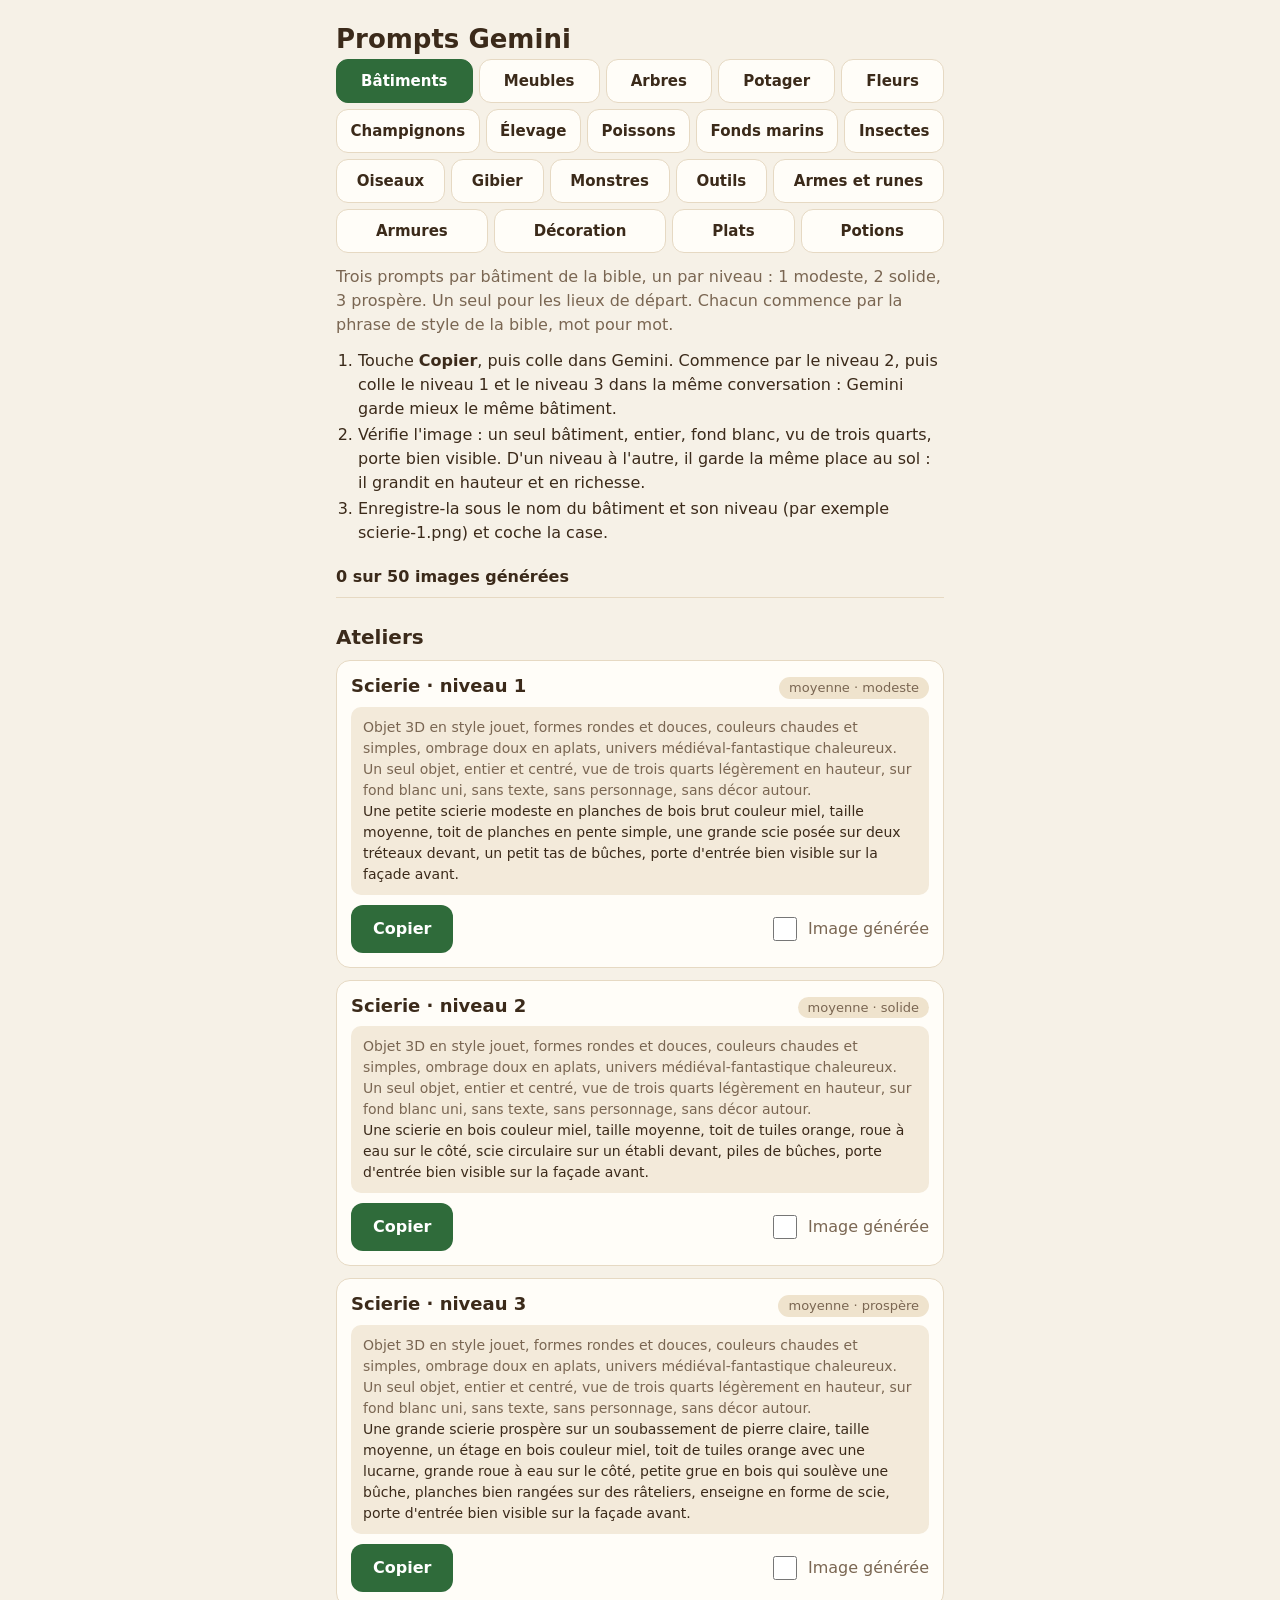
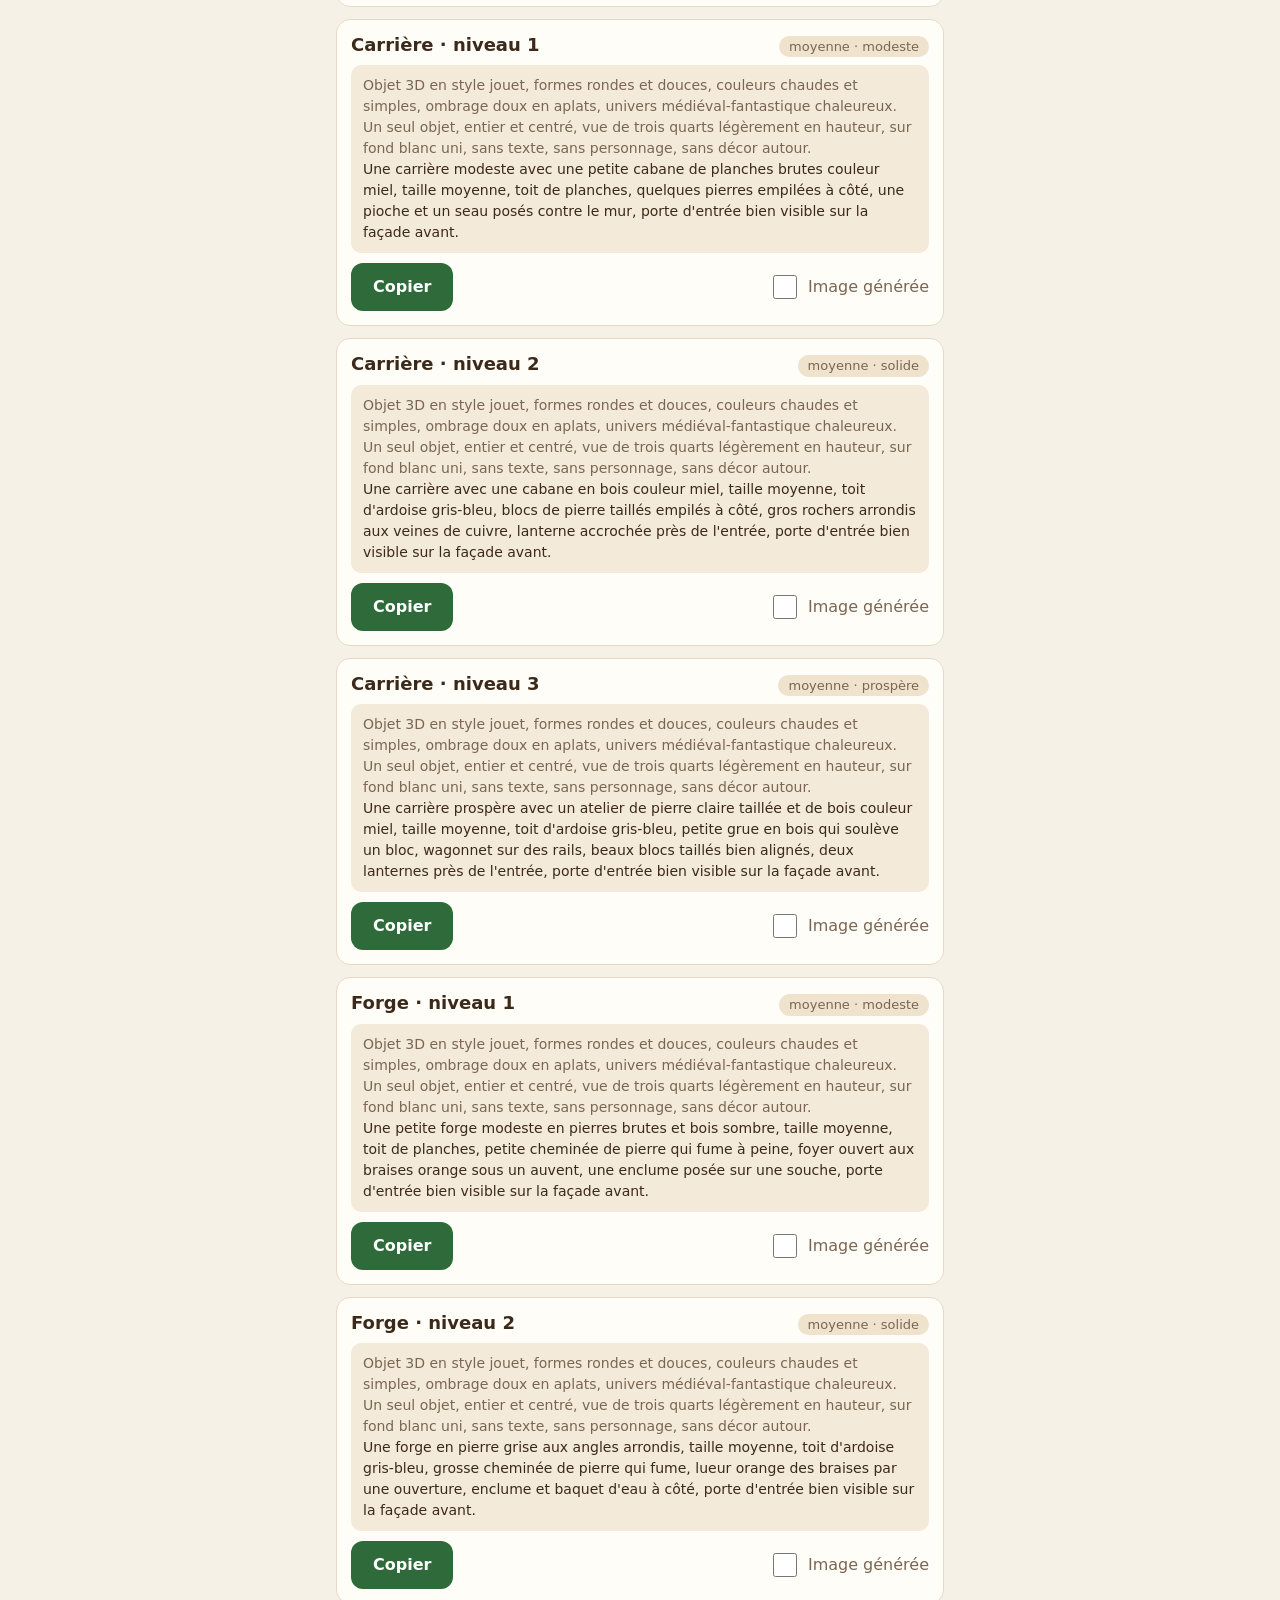
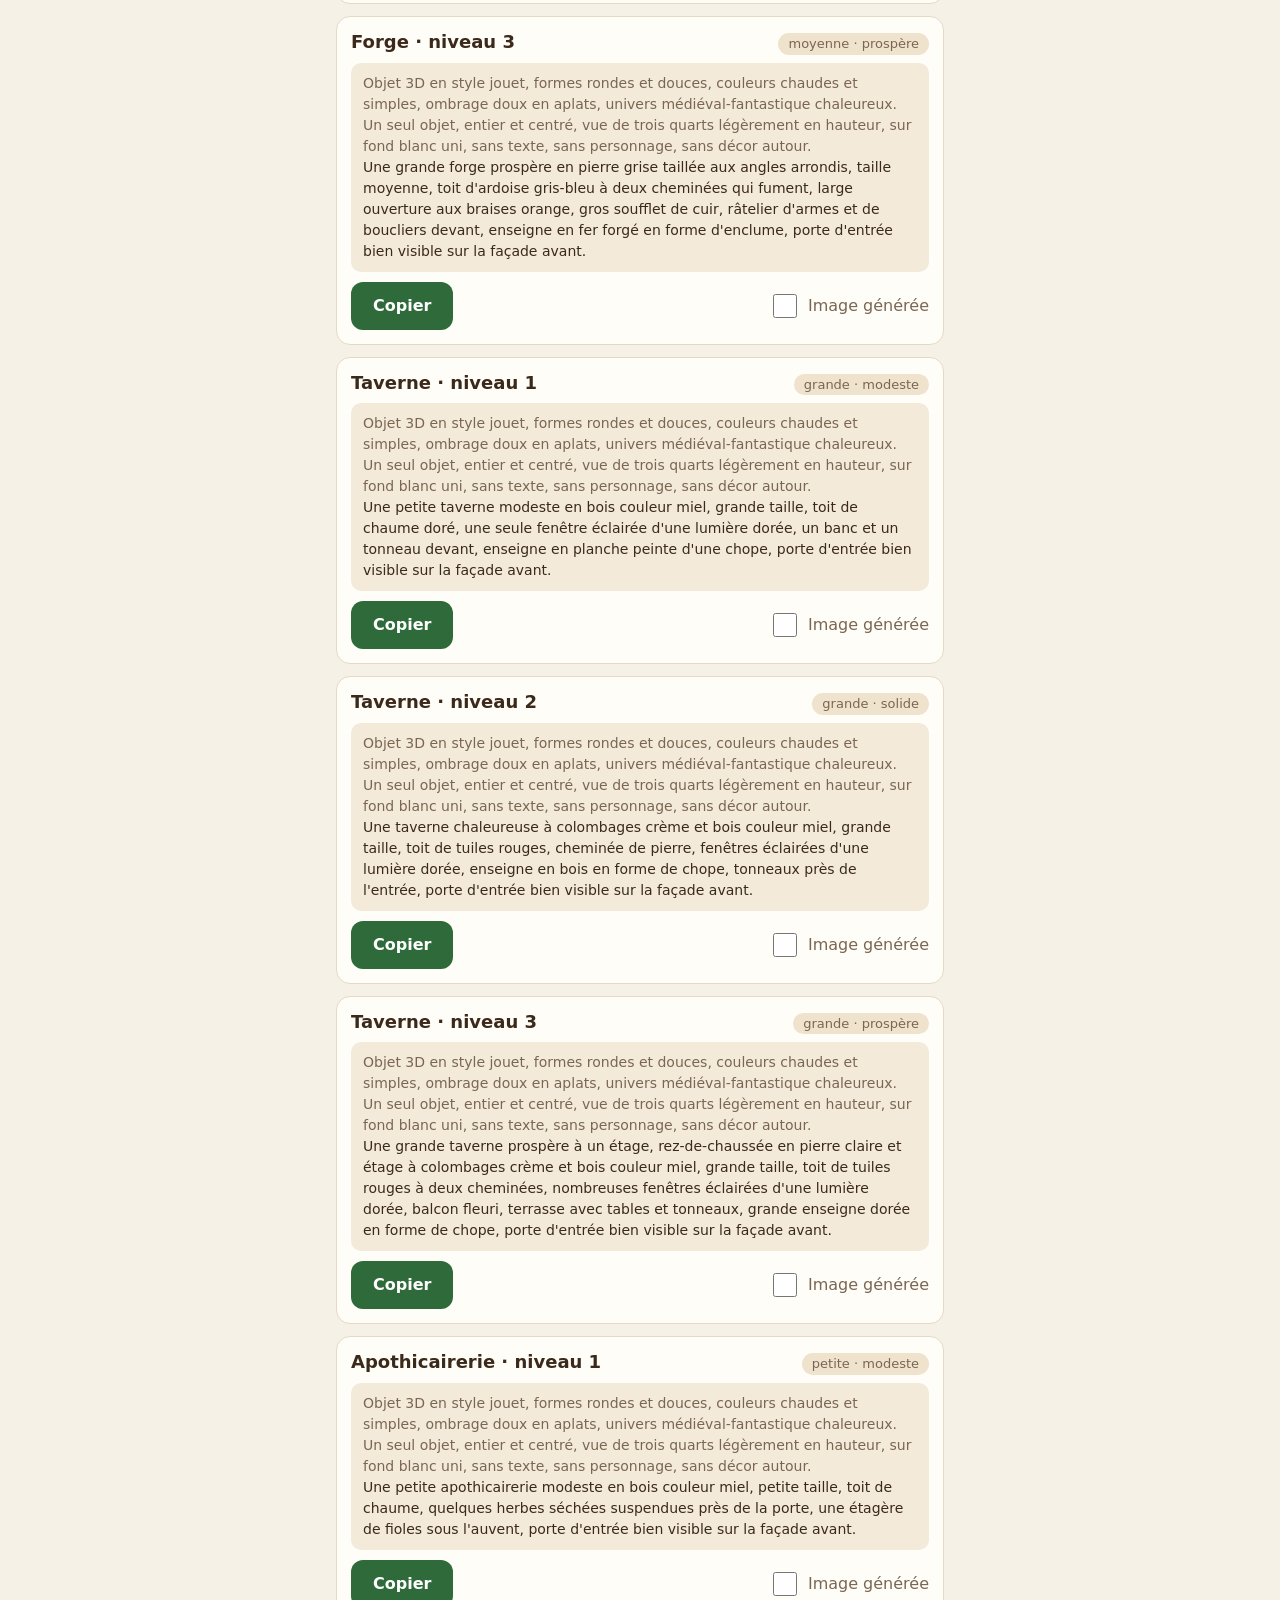
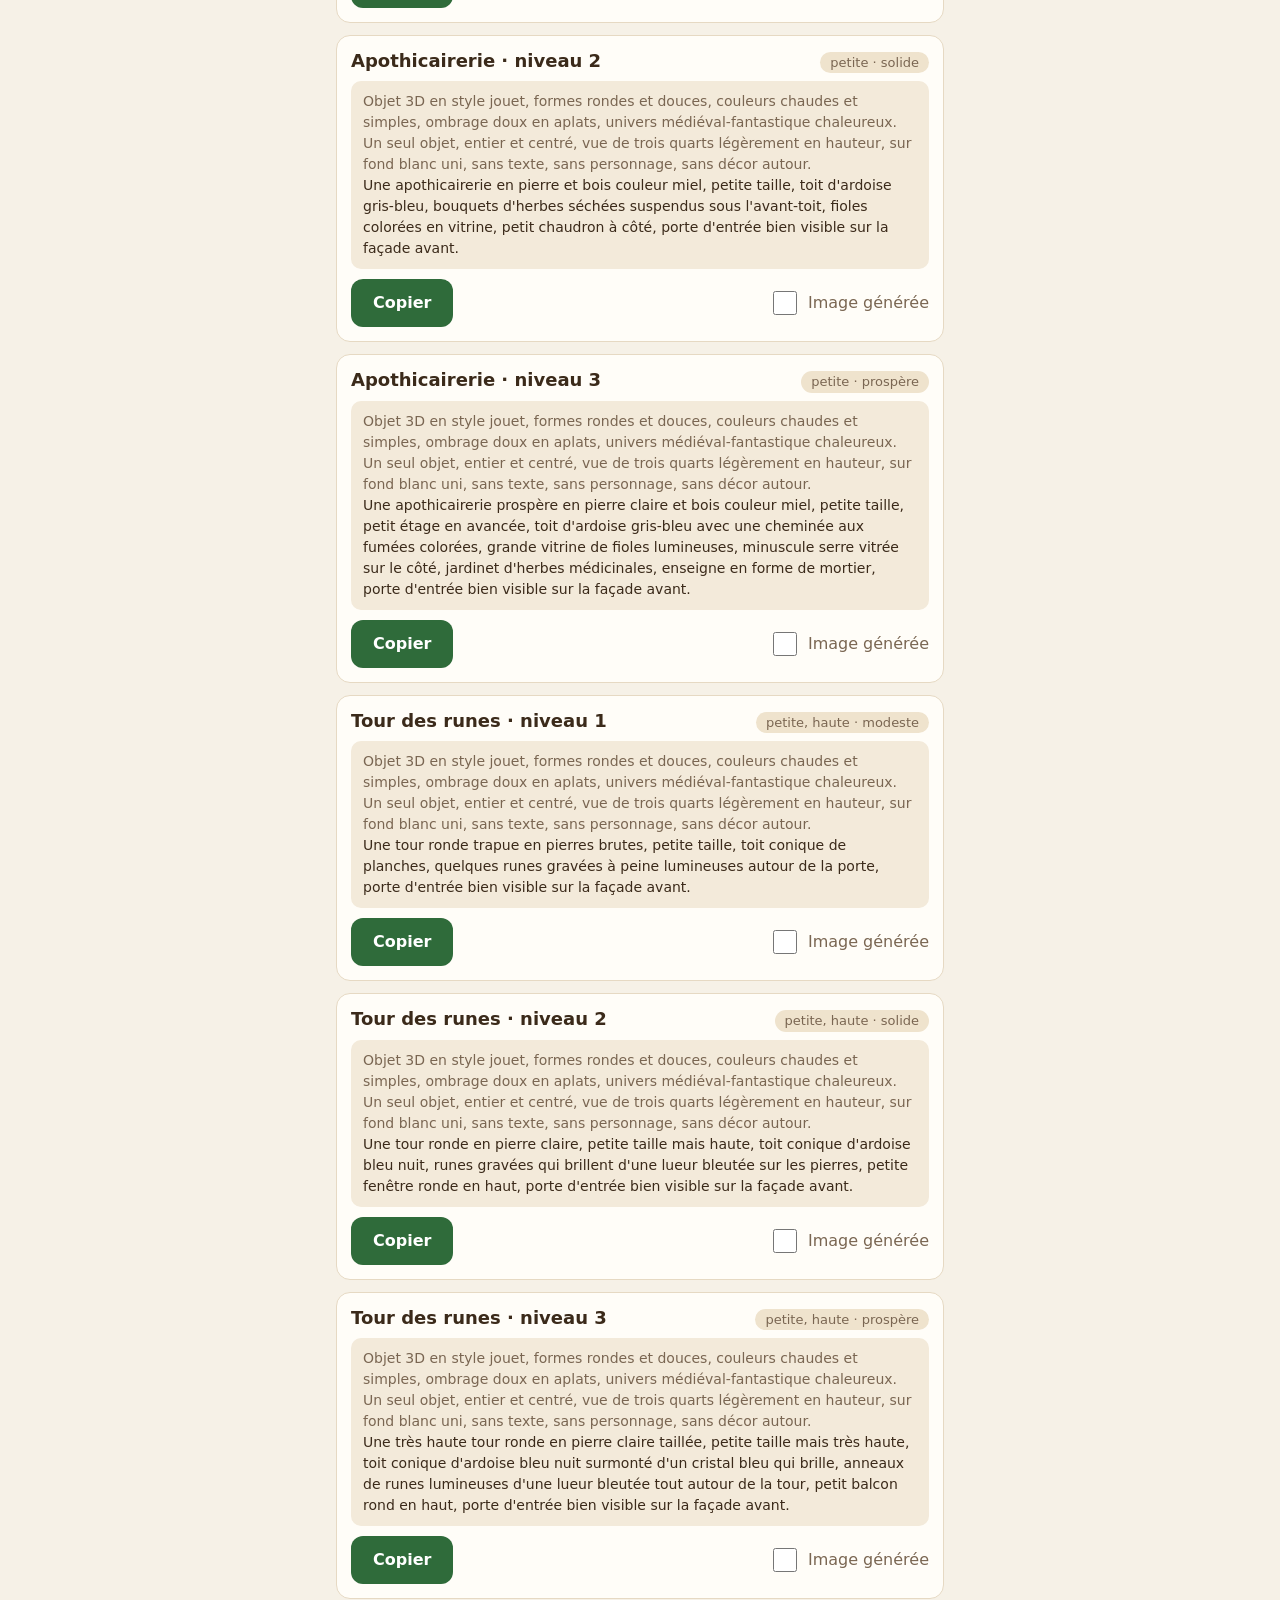
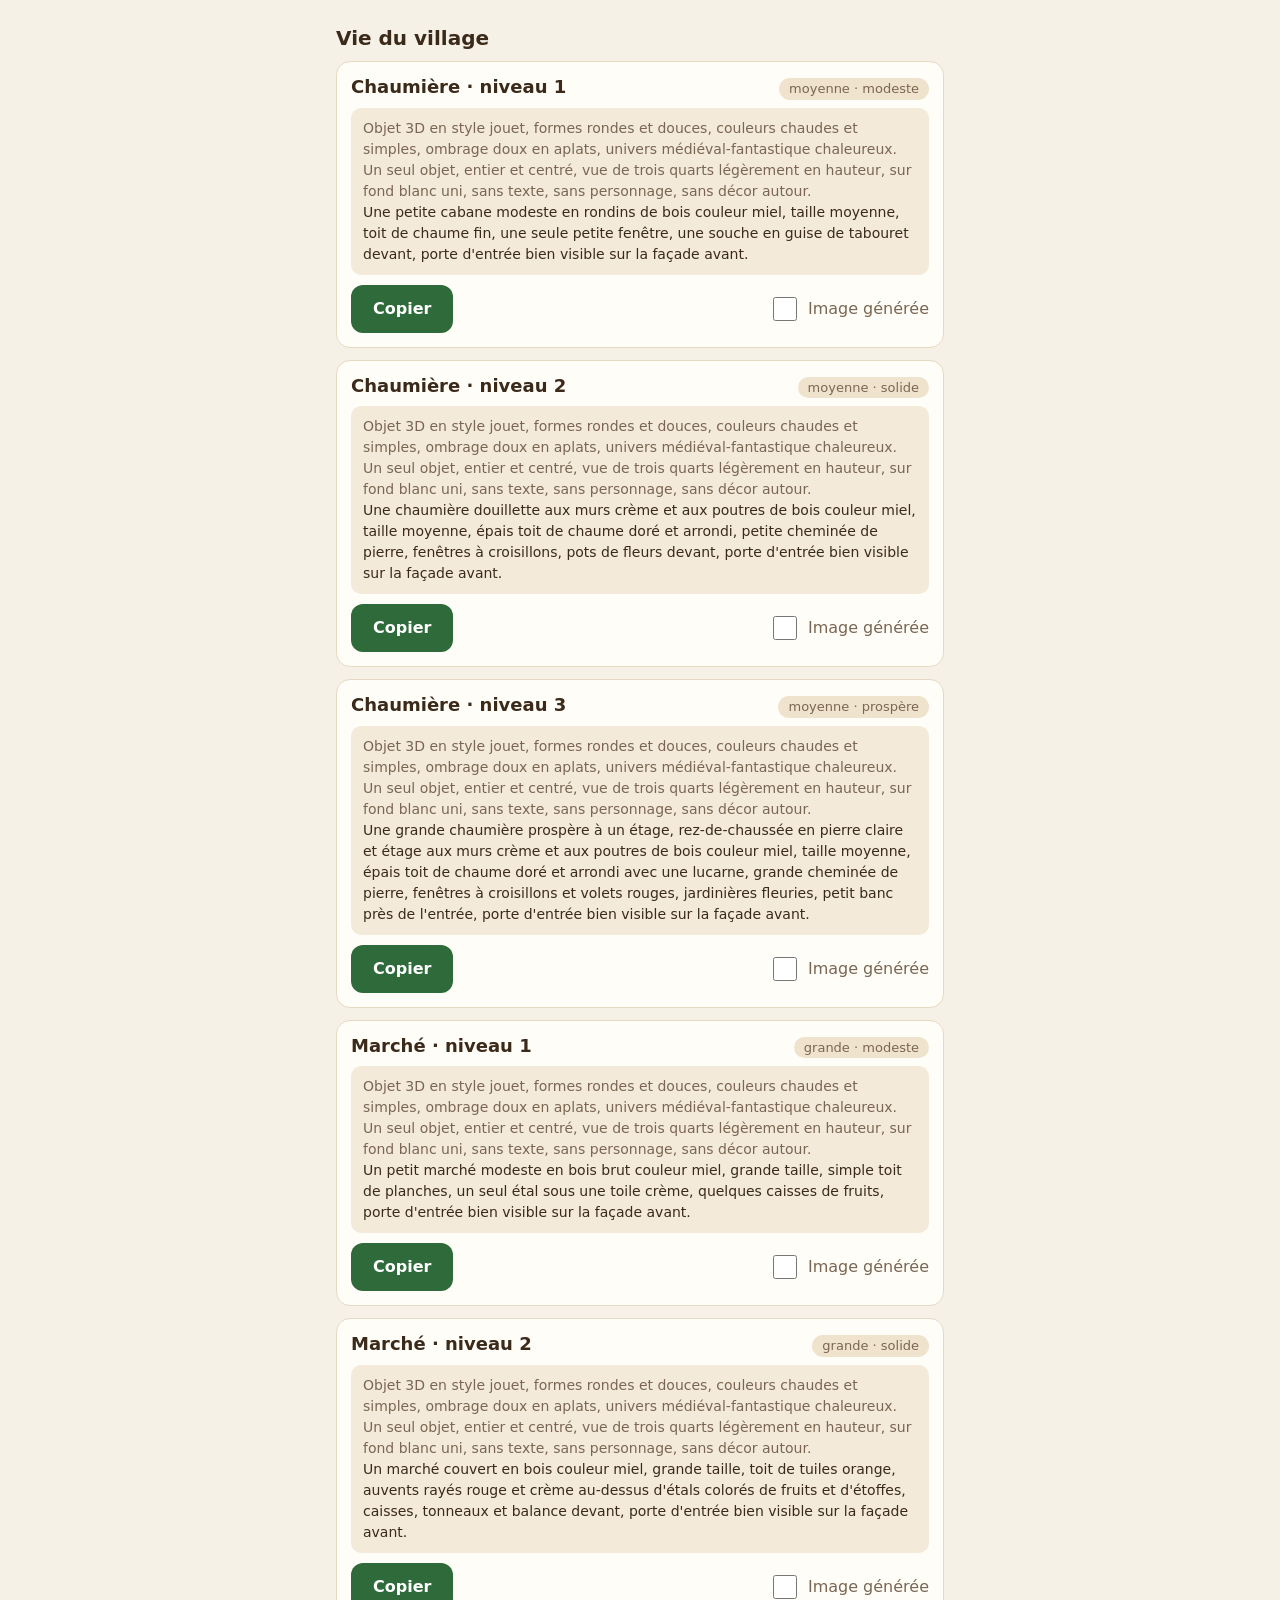
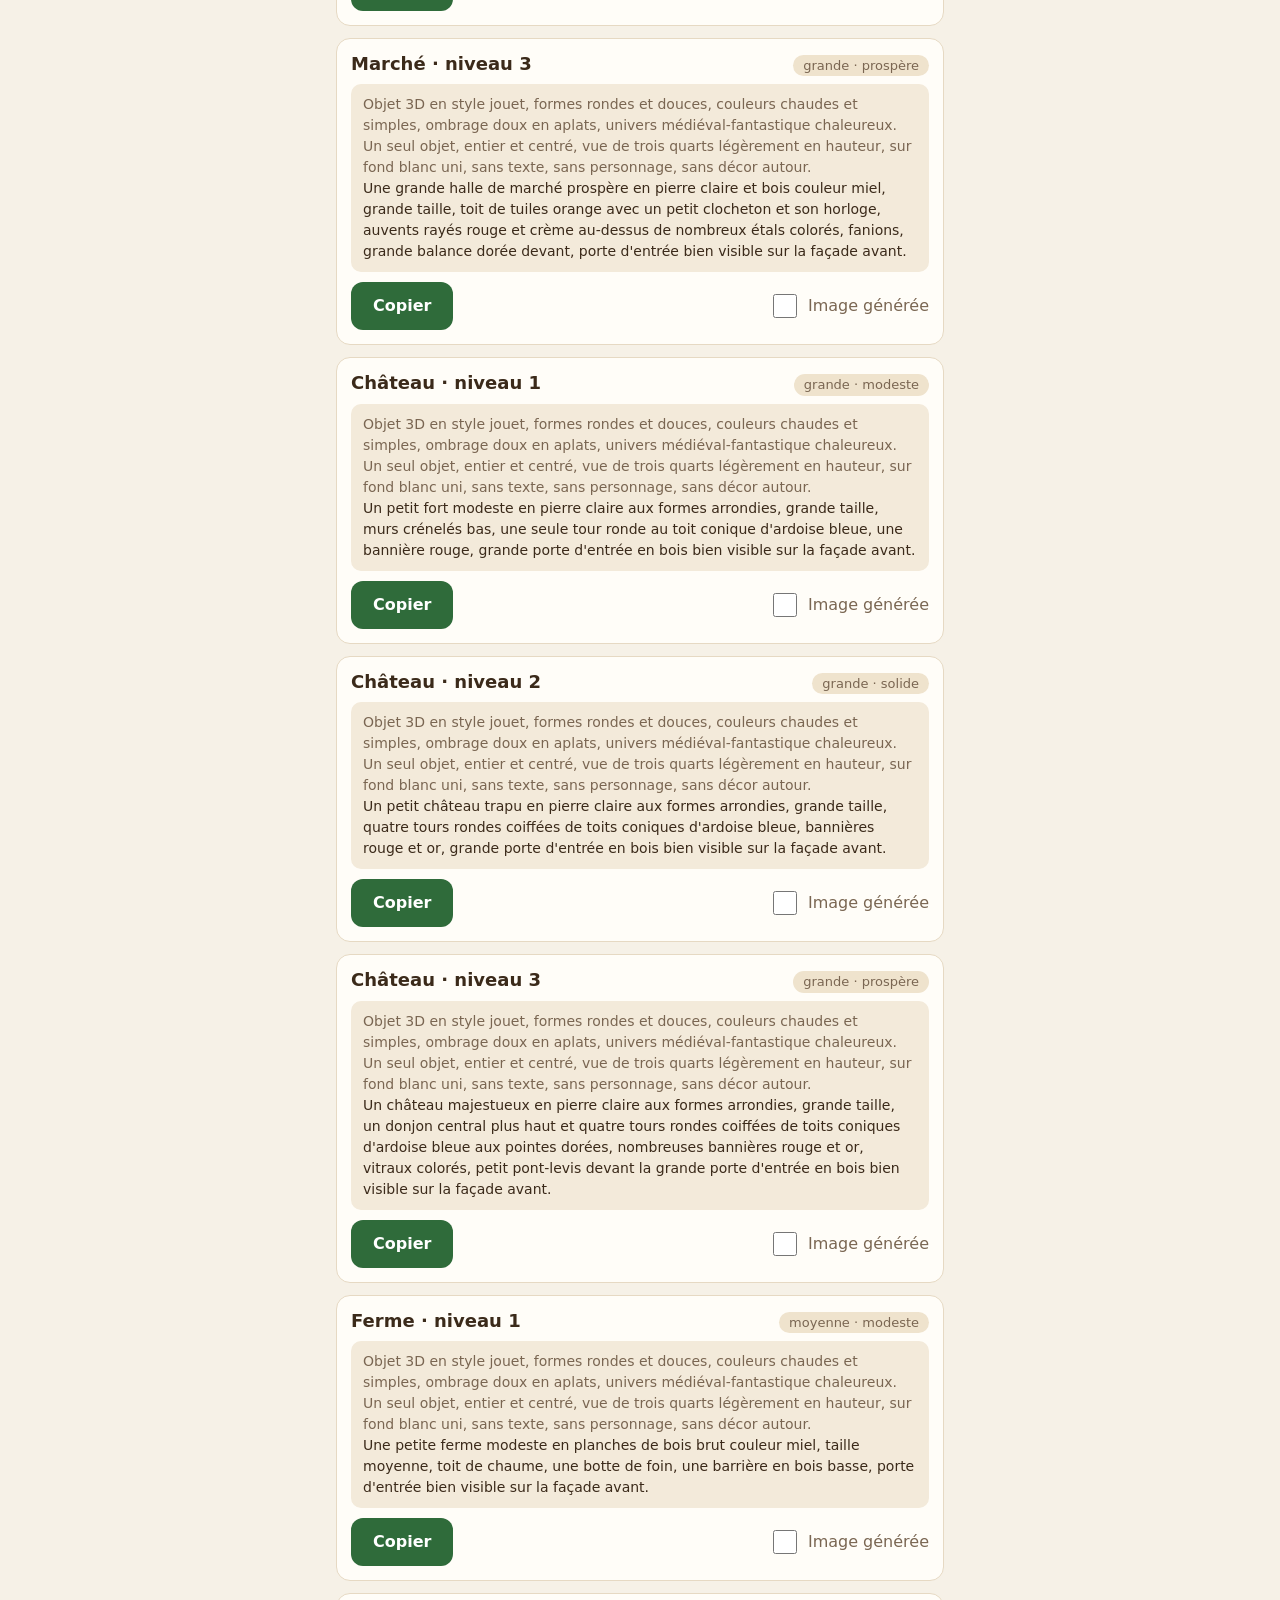
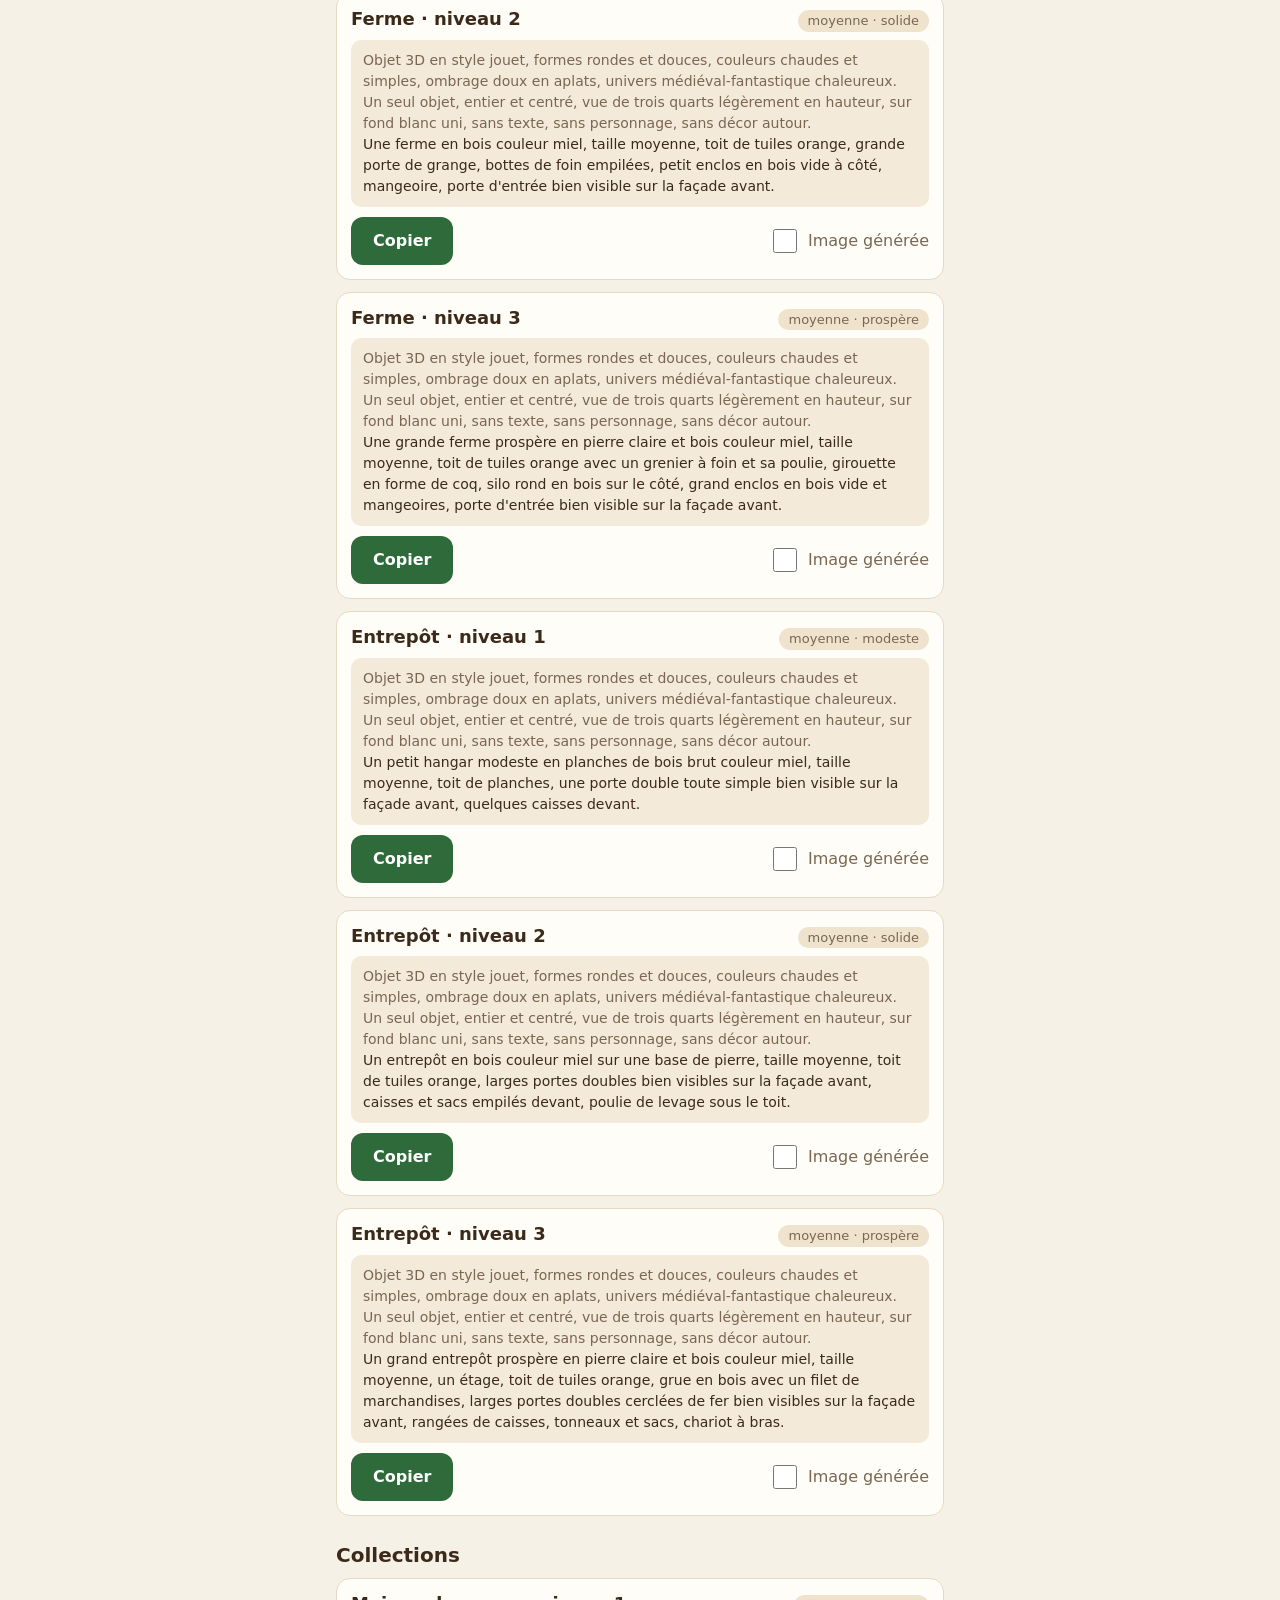
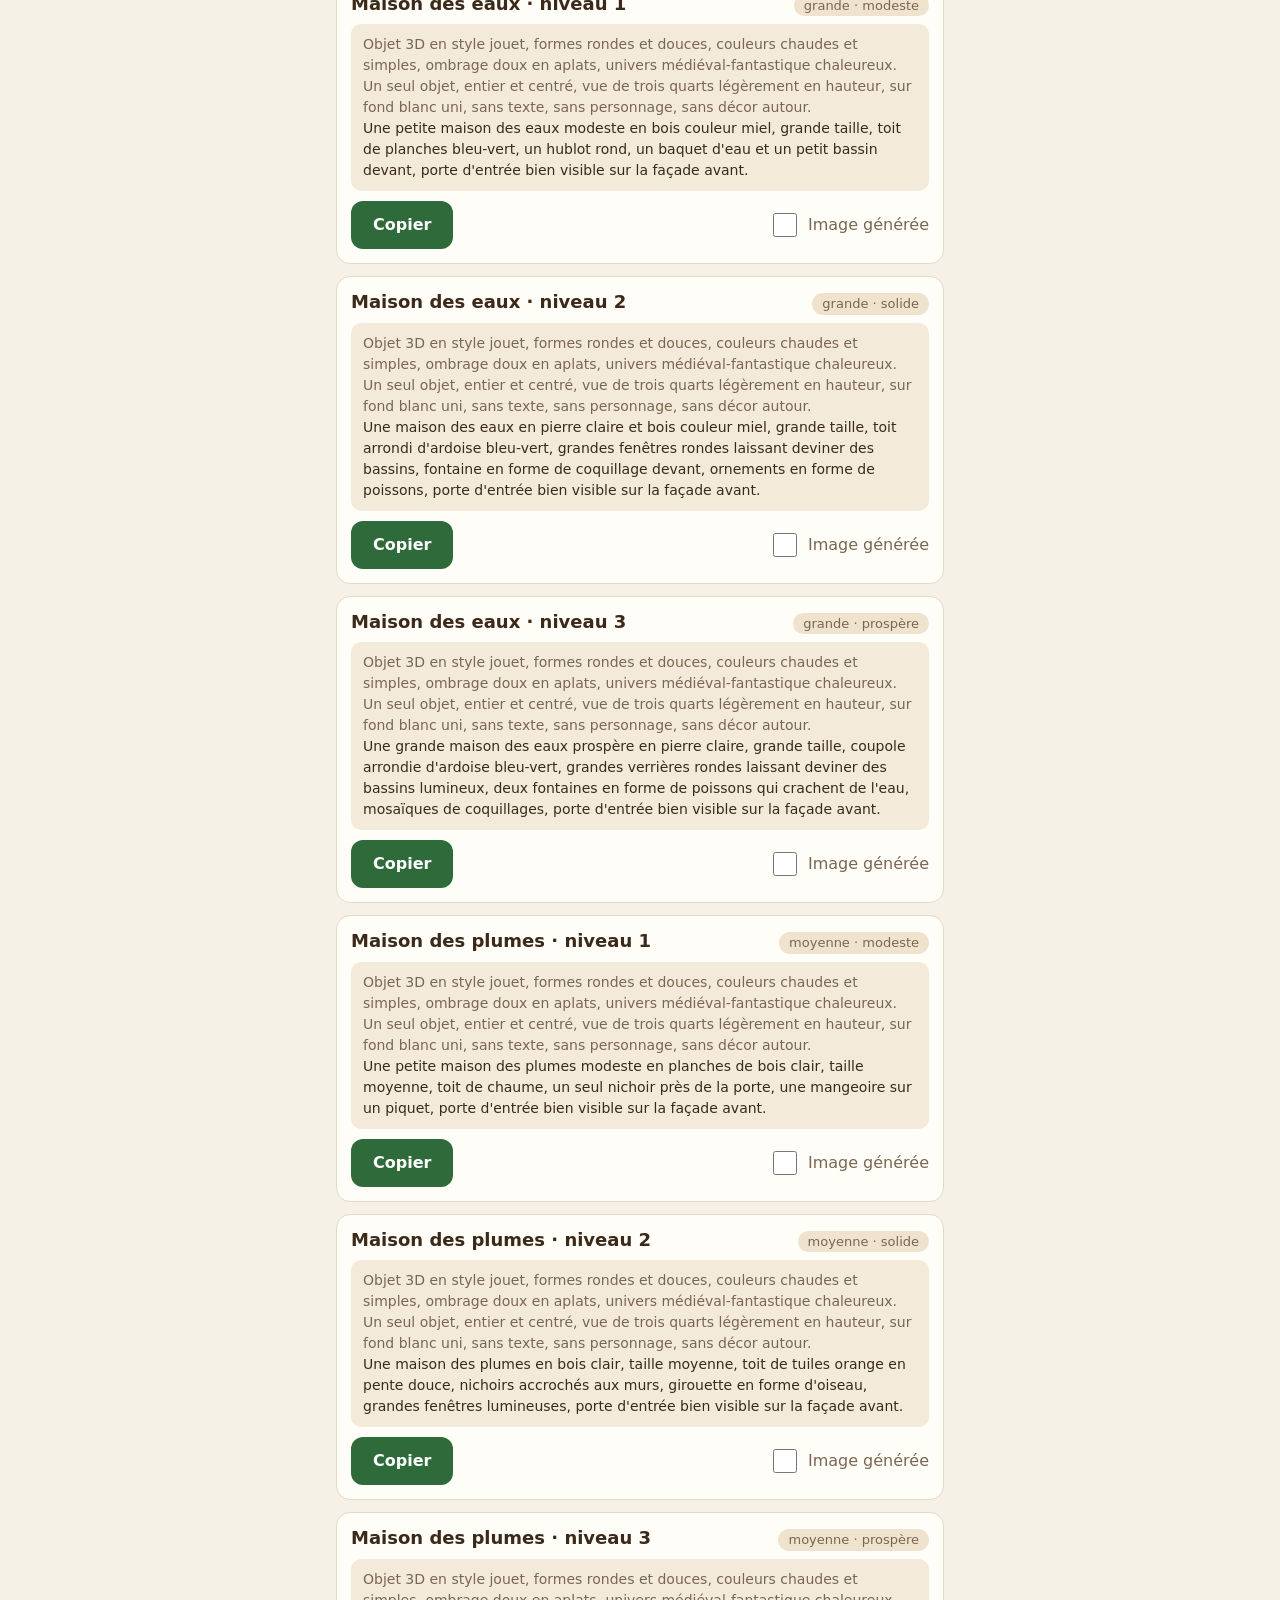
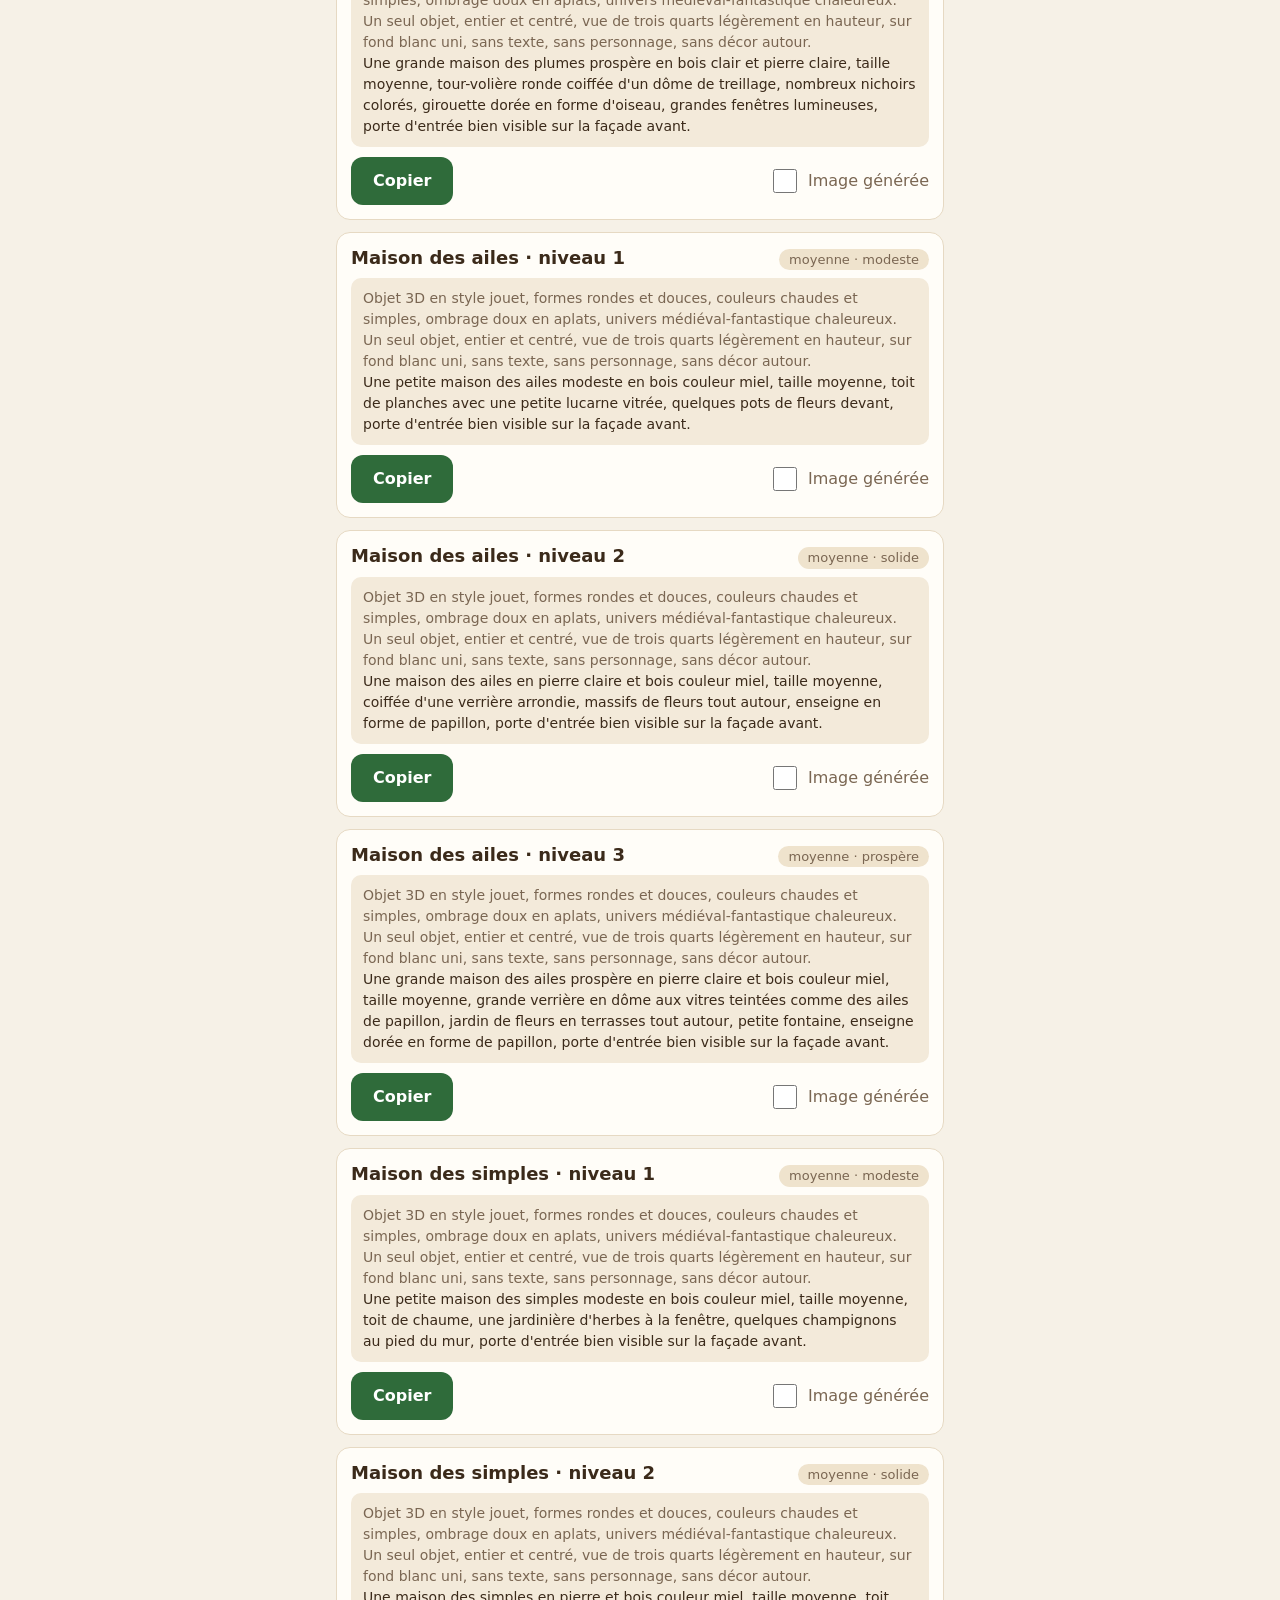
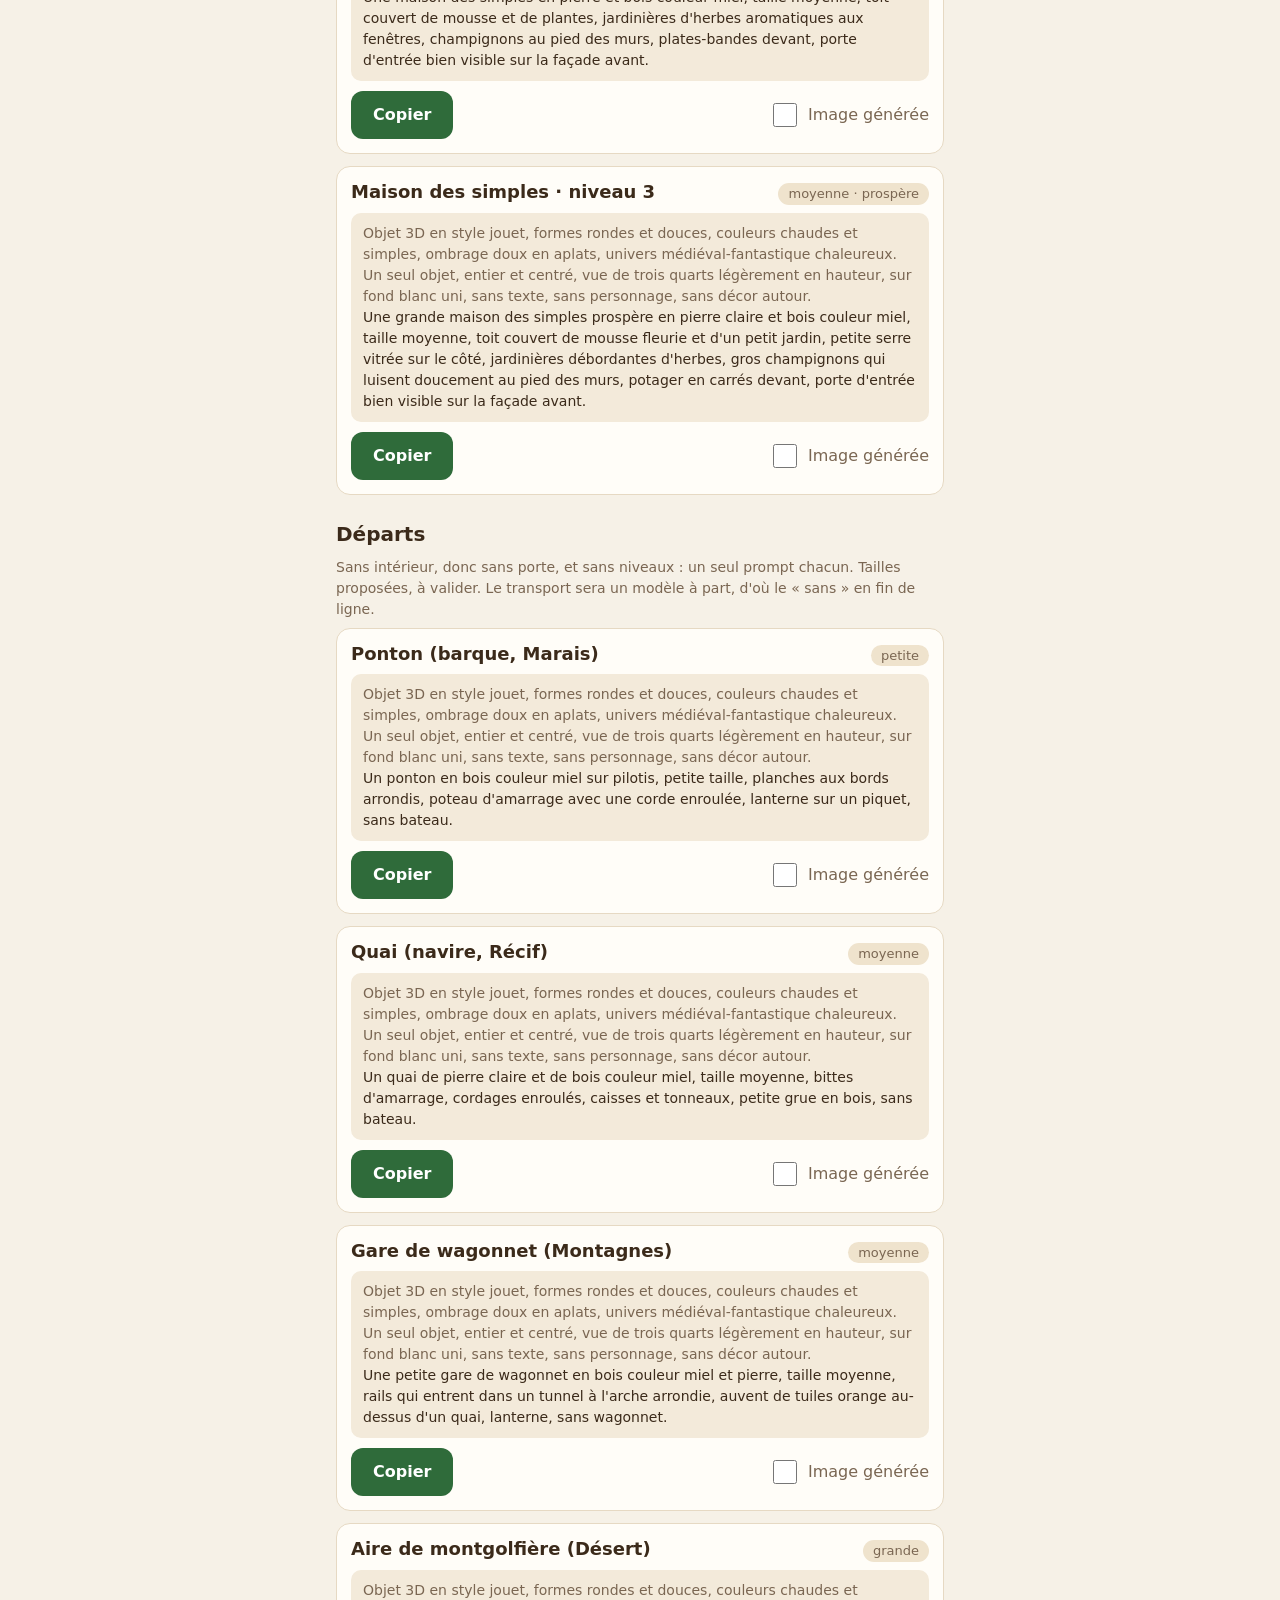
==== commit 96b35aad: "Trois prompts par bâtiment, un par niveau (v1.10.3) Co-Authored-By: Claude Opus 5.5 <noreply@anthrop" ====
--- a/prompts.html
+++ b/prompts.html
@@ -74,30 +74,62 @@
 /* Pour les créatures (bible, fiche de commande) : « la vue de face remplace la vue de trois quarts, et on retire
    « sans personnage » » */
 const STYLE_CREATURE = "Objet 3D en style jouet, formes rondes et douces, couleurs chaudes et simples, ombrage doux en aplats, univers médiéval-fantastique chaleureux. Un seul objet, entier et centré, vue de face, sur fond blanc uni, sans texte, sans décor autour.";
-const styleDe = c => c.style === "creature" ? STYLE_CREATURE : STYLE;
+/* Choix de Yo (7 octobre 2026) : les poissons, les fonds marins et les insectes de côté, on voit mieux leur forme */
+const STYLE_COTE = "Objet 3D en style jouet, formes rondes et douces, couleurs chaudes et simples, ombrage doux en aplats, univers médiéval-fantastique chaleureux. Un seul objet, entier et centré, vue de côté légèrement en hauteur, sur fond blanc uni, sans texte, sans décor autour.";
+const styleDe = c => c.style === "creature" ? STYLE_CREATURE : c.style === "cote" ? STYLE_COTE : STYLE;
 const FAMILIES = [
   {name:"Ateliers", items:[
-    {id:"scierie", name:"Scierie", size:"moyenne", line:"Une scierie en bois couleur miel, taille moyenne, toit de tuiles orange, roue à eau sur le côté, scie circulaire sur un établi devant, piles de bûches, porte d'entrée bien visible sur la façade avant."},
-    {id:"carriere", name:"Carrière", size:"moyenne", line:"Une carrière avec une cabane en bois couleur miel, taille moyenne, toit d'ardoise gris-bleu, blocs de pierre taillés empilés à côté, gros rochers arrondis aux veines de cuivre, lanterne accrochée près de l'entrée, porte d'entrée bien visible sur la façade avant."},
-    {id:"forge", name:"Forge", size:"moyenne", line:"Une forge en pierre grise aux angles arrondis, taille moyenne, toit d'ardoise gris-bleu, grosse cheminée de pierre qui fume, lueur orange des braises par une ouverture, enclume et baquet d'eau à côté, porte d'entrée bien visible sur la façade avant."},
-    {id:"taverne", name:"Taverne", size:"grande", line:"Une taverne chaleureuse à colombages crème et bois couleur miel, grande taille, toit de tuiles rouges, cheminée de pierre, fenêtres éclairées d'une lumière dorée, enseigne en bois en forme de chope, tonneaux près de l'entrée, porte d'entrée bien visible sur la façade avant."},
-    {id:"apothicairerie", name:"Apothicairerie", size:"petite", line:"Une apothicairerie en pierre et bois couleur miel, petite taille, toit d'ardoise gris-bleu, bouquets d'herbes séchées suspendus sous l'avant-toit, fioles colorées en vitrine, petit chaudron à côté, porte d'entrée bien visible sur la façade avant."},
-    {id:"tour-des-runes", name:"Tour des runes", size:"petite, haute", line:"Une tour ronde en pierre claire, petite taille mais haute, toit conique d'ardoise bleu nuit, runes gravées qui brillent d'une lueur bleutée sur les pierres, petite fenêtre ronde en haut, porte d'entrée bien visible sur la façade avant."}
+    {id:"scierie", name:"Scierie", size:"moyenne", line:"Une scierie en bois couleur miel, taille moyenne, toit de tuiles orange, roue à eau sur le côté, scie circulaire sur un établi devant, piles de bûches, porte d'entrée bien visible sur la façade avant.",
+      n1:"Une petite scierie modeste en planches de bois brut couleur miel, taille moyenne, toit de planches en pente simple, une grande scie posée sur deux tréteaux devant, un petit tas de bûches, porte d'entrée bien visible sur la façade avant.",
+      n3:"Une grande scierie prospère sur un soubassement de pierre claire, taille moyenne, un étage en bois couleur miel, toit de tuiles orange avec une lucarne, grande roue à eau sur le côté, petite grue en bois qui soulève une bûche, planches bien rangées sur des râteliers, enseigne en forme de scie, porte d'entrée bien visible sur la façade avant."},
+    {id:"carriere", name:"Carrière", size:"moyenne", line:"Une carrière avec une cabane en bois couleur miel, taille moyenne, toit d'ardoise gris-bleu, blocs de pierre taillés empilés à côté, gros rochers arrondis aux veines de cuivre, lanterne accrochée près de l'entrée, porte d'entrée bien visible sur la façade avant.",
+      n1:"Une carrière modeste avec une petite cabane de planches brutes couleur miel, taille moyenne, toit de planches, quelques pierres empilées à côté, une pioche et un seau posés contre le mur, porte d'entrée bien visible sur la façade avant.",
+      n3:"Une carrière prospère avec un atelier de pierre claire taillée et de bois couleur miel, taille moyenne, toit d'ardoise gris-bleu, petite grue en bois qui soulève un bloc, wagonnet sur des rails, beaux blocs taillés bien alignés, deux lanternes près de l'entrée, porte d'entrée bien visible sur la façade avant."},
+    {id:"forge", name:"Forge", size:"moyenne", line:"Une forge en pierre grise aux angles arrondis, taille moyenne, toit d'ardoise gris-bleu, grosse cheminée de pierre qui fume, lueur orange des braises par une ouverture, enclume et baquet d'eau à côté, porte d'entrée bien visible sur la façade avant.",
+      n1:"Une petite forge modeste en pierres brutes et bois sombre, taille moyenne, toit de planches, petite cheminée de pierre qui fume à peine, foyer ouvert aux braises orange sous un auvent, une enclume posée sur une souche, porte d'entrée bien visible sur la façade avant.",
+      n3:"Une grande forge prospère en pierre grise taillée aux angles arrondis, taille moyenne, toit d'ardoise gris-bleu à deux cheminées qui fument, large ouverture aux braises orange, gros soufflet de cuir, râtelier d'armes et de boucliers devant, enseigne en fer forgé en forme d'enclume, porte d'entrée bien visible sur la façade avant."},
+    {id:"taverne", name:"Taverne", size:"grande", line:"Une taverne chaleureuse à colombages crème et bois couleur miel, grande taille, toit de tuiles rouges, cheminée de pierre, fenêtres éclairées d'une lumière dorée, enseigne en bois en forme de chope, tonneaux près de l'entrée, porte d'entrée bien visible sur la façade avant.",
+      n1:"Une petite taverne modeste en bois couleur miel, grande taille, toit de chaume doré, une seule fenêtre éclairée d'une lumière dorée, un banc et un tonneau devant, enseigne en planche peinte d'une chope, porte d'entrée bien visible sur la façade avant.",
+      n3:"Une grande taverne prospère à un étage, rez-de-chaussée en pierre claire et étage à colombages crème et bois couleur miel, grande taille, toit de tuiles rouges à deux cheminées, nombreuses fenêtres éclairées d'une lumière dorée, balcon fleuri, terrasse avec tables et tonneaux, grande enseigne dorée en forme de chope, porte d'entrée bien visible sur la façade avant."},
+    {id:"apothicairerie", name:"Apothicairerie", size:"petite", line:"Une apothicairerie en pierre et bois couleur miel, petite taille, toit d'ardoise gris-bleu, bouquets d'herbes séchées suspendus sous l'avant-toit, fioles colorées en vitrine, petit chaudron à côté, porte d'entrée bien visible sur la façade avant.",
+      n1:"Une petite apothicairerie modeste en bois couleur miel, petite taille, toit de chaume, quelques herbes séchées suspendues près de la porte, une étagère de fioles sous l'auvent, porte d'entrée bien visible sur la façade avant.",
+      n3:"Une apothicairerie prospère en pierre claire et bois couleur miel, petite taille, petit étage en avancée, toit d'ardoise gris-bleu avec une cheminée aux fumées colorées, grande vitrine de fioles lumineuses, minuscule serre vitrée sur le côté, jardinet d'herbes médicinales, enseigne en forme de mortier, porte d'entrée bien visible sur la façade avant."},
+    {id:"tour-des-runes", name:"Tour des runes", size:"petite, haute", line:"Une tour ronde en pierre claire, petite taille mais haute, toit conique d'ardoise bleu nuit, runes gravées qui brillent d'une lueur bleutée sur les pierres, petite fenêtre ronde en haut, porte d'entrée bien visible sur la façade avant.",
+      n1:"Une tour ronde trapue en pierres brutes, petite taille, toit conique de planches, quelques runes gravées à peine lumineuses autour de la porte, porte d'entrée bien visible sur la façade avant.",
+      n3:"Une très haute tour ronde en pierre claire taillée, petite taille mais très haute, toit conique d'ardoise bleu nuit surmonté d'un cristal bleu qui brille, anneaux de runes lumineuses d'une lueur bleutée tout autour de la tour, petit balcon rond en haut, porte d'entrée bien visible sur la façade avant."}
   ]},
   {name:"Vie du village", items:[
-    {id:"chaumiere", name:"Chaumière", size:"moyenne", line:"Une chaumière douillette aux murs crème et aux poutres de bois couleur miel, taille moyenne, épais toit de chaume doré et arrondi, petite cheminée de pierre, fenêtres à croisillons, pots de fleurs devant, porte d'entrée bien visible sur la façade avant."},
-    {id:"marche", name:"Marché", size:"grande", line:"Un marché couvert en bois couleur miel, grande taille, toit de tuiles orange, auvents rayés rouge et crème au-dessus d'étals colorés de fruits et d'étoffes, caisses, tonneaux et balance devant, porte d'entrée bien visible sur la façade avant."},
-    {id:"chateau", name:"Château", size:"grande", line:"Un petit château trapu en pierre claire aux formes arrondies, grande taille, quatre tours rondes coiffées de toits coniques d'ardoise bleue, bannières rouge et or, grande porte d'entrée en bois bien visible sur la façade avant."},
-    {id:"ferme", name:"Ferme", size:"moyenne", line:"Une ferme en bois couleur miel, taille moyenne, toit de tuiles orange, grande porte de grange, bottes de foin empilées, petit enclos en bois vide à côté, mangeoire, porte d'entrée bien visible sur la façade avant."},
-    {id:"entrepot", name:"Entrepôt", size:"moyenne", line:"Un entrepôt en bois couleur miel sur une base de pierre, taille moyenne, toit de tuiles orange, larges portes doubles bien visibles sur la façade avant, caisses et sacs empilés devant, poulie de levage sous le toit."}
+    {id:"chaumiere", name:"Chaumière", size:"moyenne", line:"Une chaumière douillette aux murs crème et aux poutres de bois couleur miel, taille moyenne, épais toit de chaume doré et arrondi, petite cheminée de pierre, fenêtres à croisillons, pots de fleurs devant, porte d'entrée bien visible sur la façade avant.",
+      n1:"Une petite cabane modeste en rondins de bois couleur miel, taille moyenne, toit de chaume fin, une seule petite fenêtre, une souche en guise de tabouret devant, porte d'entrée bien visible sur la façade avant.",
+      n3:"Une grande chaumière prospère à un étage, rez-de-chaussée en pierre claire et étage aux murs crème et aux poutres de bois couleur miel, taille moyenne, épais toit de chaume doré et arrondi avec une lucarne, grande cheminée de pierre, fenêtres à croisillons et volets rouges, jardinières fleuries, petit banc près de l'entrée, porte d'entrée bien visible sur la façade avant."},
+    {id:"marche", name:"Marché", size:"grande", line:"Un marché couvert en bois couleur miel, grande taille, toit de tuiles orange, auvents rayés rouge et crème au-dessus d'étals colorés de fruits et d'étoffes, caisses, tonneaux et balance devant, porte d'entrée bien visible sur la façade avant.",
+      n1:"Un petit marché modeste en bois brut couleur miel, grande taille, simple toit de planches, un seul étal sous une toile crème, quelques caisses de fruits, porte d'entrée bien visible sur la façade avant.",
+      n3:"Une grande halle de marché prospère en pierre claire et bois couleur miel, grande taille, toit de tuiles orange avec un petit clocheton et son horloge, auvents rayés rouge et crème au-dessus de nombreux étals colorés, fanions, grande balance dorée devant, porte d'entrée bien visible sur la façade avant."},
+    {id:"chateau", name:"Château", size:"grande", line:"Un petit château trapu en pierre claire aux formes arrondies, grande taille, quatre tours rondes coiffées de toits coniques d'ardoise bleue, bannières rouge et or, grande porte d'entrée en bois bien visible sur la façade avant.",
+      n1:"Un petit fort modeste en pierre claire aux formes arrondies, grande taille, murs crénelés bas, une seule tour ronde au toit conique d'ardoise bleue, une bannière rouge, grande porte d'entrée en bois bien visible sur la façade avant.",
+      n3:"Un château majestueux en pierre claire aux formes arrondies, grande taille, un donjon central plus haut et quatre tours rondes coiffées de toits coniques d'ardoise bleue aux pointes dorées, nombreuses bannières rouge et or, vitraux colorés, petit pont-levis devant la grande porte d'entrée en bois bien visible sur la façade avant."},
+    {id:"ferme", name:"Ferme", size:"moyenne", line:"Une ferme en bois couleur miel, taille moyenne, toit de tuiles orange, grande porte de grange, bottes de foin empilées, petit enclos en bois vide à côté, mangeoire, porte d'entrée bien visible sur la façade avant.",
+      n1:"Une petite ferme modeste en planches de bois brut couleur miel, taille moyenne, toit de chaume, une botte de foin, une barrière en bois basse, porte d'entrée bien visible sur la façade avant.",
+      n3:"Une grande ferme prospère en pierre claire et bois couleur miel, taille moyenne, toit de tuiles orange avec un grenier à foin et sa poulie, girouette en forme de coq, silo rond en bois sur le côté, grand enclos en bois vide et mangeoires, porte d'entrée bien visible sur la façade avant."},
+    {id:"entrepot", name:"Entrepôt", size:"moyenne", line:"Un entrepôt en bois couleur miel sur une base de pierre, taille moyenne, toit de tuiles orange, larges portes doubles bien visibles sur la façade avant, caisses et sacs empilés devant, poulie de levage sous le toit.",
+      n1:"Un petit hangar modeste en planches de bois brut couleur miel, taille moyenne, toit de planches, une porte double toute simple bien visible sur la façade avant, quelques caisses devant.",
+      n3:"Un grand entrepôt prospère en pierre claire et bois couleur miel, taille moyenne, un étage, toit de tuiles orange, grue en bois avec un filet de marchandises, larges portes doubles cerclées de fer bien visibles sur la façade avant, rangées de caisses, tonneaux et sacs, chariot à bras."}
   ]},
   {name:"Collections", items:[
-    {id:"maison-des-eaux", name:"Maison des eaux", size:"grande", line:"Une maison des eaux en pierre claire et bois couleur miel, grande taille, toit arrondi d'ardoise bleu-vert, grandes fenêtres rondes laissant deviner des bassins, fontaine en forme de coquillage devant, ornements en forme de poissons, porte d'entrée bien visible sur la façade avant."},
-    {id:"maison-des-plumes", name:"Maison des plumes", size:"moyenne", line:"Une maison des plumes en bois clair, taille moyenne, toit de tuiles orange en pente douce, nichoirs accrochés aux murs, girouette en forme d'oiseau, grandes fenêtres lumineuses, porte d'entrée bien visible sur la façade avant."},
-    {id:"maison-des-ailes", name:"Maison des ailes", size:"moyenne", line:"Une maison des ailes en pierre claire et bois couleur miel, taille moyenne, coiffée d'une verrière arrondie, massifs de fleurs tout autour, enseigne en forme de papillon, porte d'entrée bien visible sur la façade avant."},
-    {id:"maison-des-simples", name:"Maison des simples", size:"moyenne", line:"Une maison des simples en pierre et bois couleur miel, taille moyenne, toit couvert de mousse et de plantes, jardinières d'herbes aromatiques aux fenêtres, champignons au pied des murs, plates-bandes devant, porte d'entrée bien visible sur la façade avant."}
-  ]},
-  {name:"Départs", note:"Sans intérieur, donc sans porte. Tailles proposées, à valider. Le transport sera un modèle à part, d'où le « sans » en fin de ligne.", items:[
+    {id:"maison-des-eaux", name:"Maison des eaux", size:"grande", line:"Une maison des eaux en pierre claire et bois couleur miel, grande taille, toit arrondi d'ardoise bleu-vert, grandes fenêtres rondes laissant deviner des bassins, fontaine en forme de coquillage devant, ornements en forme de poissons, porte d'entrée bien visible sur la façade avant.",
+      n1:"Une petite maison des eaux modeste en bois couleur miel, grande taille, toit de planches bleu-vert, un hublot rond, un baquet d'eau et un petit bassin devant, porte d'entrée bien visible sur la façade avant.",
+      n3:"Une grande maison des eaux prospère en pierre claire, grande taille, coupole arrondie d'ardoise bleu-vert, grandes verrières rondes laissant deviner des bassins lumineux, deux fontaines en forme de poissons qui crachent de l'eau, mosaïques de coquillages, porte d'entrée bien visible sur la façade avant."},
+    {id:"maison-des-plumes", name:"Maison des plumes", size:"moyenne", line:"Une maison des plumes en bois clair, taille moyenne, toit de tuiles orange en pente douce, nichoirs accrochés aux murs, girouette en forme d'oiseau, grandes fenêtres lumineuses, porte d'entrée bien visible sur la façade avant.",
+      n1:"Une petite maison des plumes modeste en planches de bois clair, taille moyenne, toit de chaume, un seul nichoir près de la porte, une mangeoire sur un piquet, porte d'entrée bien visible sur la façade avant.",
+      n3:"Une grande maison des plumes prospère en bois clair et pierre claire, taille moyenne, tour-volière ronde coiffée d'un dôme de treillage, nombreux nichoirs colorés, girouette dorée en forme d'oiseau, grandes fenêtres lumineuses, porte d'entrée bien visible sur la façade avant."},
+    {id:"maison-des-ailes", name:"Maison des ailes", size:"moyenne", line:"Une maison des ailes en pierre claire et bois couleur miel, taille moyenne, coiffée d'une verrière arrondie, massifs de fleurs tout autour, enseigne en forme de papillon, porte d'entrée bien visible sur la façade avant.",
+      n1:"Une petite maison des ailes modeste en bois couleur miel, taille moyenne, toit de planches avec une petite lucarne vitrée, quelques pots de fleurs devant, porte d'entrée bien visible sur la façade avant.",
+      n3:"Une grande maison des ailes prospère en pierre claire et bois couleur miel, taille moyenne, grande verrière en dôme aux vitres teintées comme des ailes de papillon, jardin de fleurs en terrasses tout autour, petite fontaine, enseigne dorée en forme de papillon, porte d'entrée bien visible sur la façade avant."},
+    {id:"maison-des-simples", name:"Maison des simples", size:"moyenne", line:"Une maison des simples en pierre et bois couleur miel, taille moyenne, toit couvert de mousse et de plantes, jardinières d'herbes aromatiques aux fenêtres, champignons au pied des murs, plates-bandes devant, porte d'entrée bien visible sur la façade avant.",
+      n1:"Une petite maison des simples modeste en bois couleur miel, taille moyenne, toit de chaume, une jardinière d'herbes à la fenêtre, quelques champignons au pied du mur, porte d'entrée bien visible sur la façade avant.",
+      n3:"Une grande maison des simples prospère en pierre claire et bois couleur miel, taille moyenne, toit couvert de mousse fleurie et d'un petit jardin, petite serre vitrée sur le côté, jardinières débordantes d'herbes, gros champignons qui luisent doucement au pied des murs, potager en carrés devant, porte d'entrée bien visible sur la façade avant."}
+  ]},
+  {name:"Départs", note:"Sans intérieur, donc sans porte, et sans niveaux : un seul prompt chacun. Tailles proposées, à valider. Le transport sera un modèle à part, d'où le « sans » en fin de ligne.", items:[
     {id:"ponton", name:"Ponton (barque, Marais)", size:"petite", line:"Un ponton en bois couleur miel sur pilotis, petite taille, planches aux bords arrondis, poteau d'amarrage avec une corde enroulée, lanterne sur un piquet, sans bateau."},
     {id:"quai", name:"Quai (navire, Récif)", size:"moyenne", line:"Un quai de pierre claire et de bois couleur miel, taille moyenne, bittes d'amarrage, cordages enroulés, caisses et tonneaux, petite grue en bois, sans bateau."},
     {id:"gare", name:"Gare de wagonnet (Montagnes)", size:"moyenne", line:"Une petite gare de wagonnet en bois couleur miel et pierre, taille moyenne, rails qui entrent dans un tunnel à l'arche arrondie, auvent de tuiles orange au-dessus d'un quai, lanterne, sans wagonnet."},
@@ -105,6 +137,13 @@
     {id:"aire-envol", name:"Aire d'envol (griffon, dragon)", size:"grande", line:"Une aire d'envol au sommet d'une tour de pierre claire basse et large, grande taille, plateforme ronde pavée, grand perchoir en bois couleur miel, bannières au vent, abreuvoir, sans créature."}
   ]}
 ];
+
+/* Chaque bâtiment à intérieur évolue sur 3 niveaux (demande de Yo, 9 octobre 2026) : un prompt par niveau.
+   n1 = le niveau 1 (modeste), line = le niveau 2 (solide : la ligne d'avant, son id ne change pas, sa case cochée
+   reste juste), n3 = le niveau 3 (prospère). Même place au sol à chaque niveau. Les départs gardent un seul prompt. */
+const NIVEAUX = ["modeste", "solide", "prospère"];
+const parNiveau = fams => fams.map(f => ({...f, items: f.items.flatMap(i => !i.n1 ? [i] : [i.n1, i.line, i.n3].map((line, k) =>
+  ({id: k === 1 ? i.id : `${i.id}-${k + 1}`, name: `${i.name} · niveau ${k + 1}`, size: `${i.size} · ${NIVEAUX[k]}`, line})))}));
 
 /* Meubles et plans de travail (fiche « Prompts Gemini : meubles ») ; id préfixés par m- */
 const MEUBLES = [
@@ -138,9 +177,9 @@
 ];
 /* Les onglets : une famille de prompts chacun */
 const CATS = {
-  batiments:{label:"Bâtiments", families:FAMILIES,
-    lead:"Un prompt par bâtiment de la bible, prêt pour Gemini. Chacun commence par la phrase de style de la bible, mot pour mot.",
-    steps:["Touche <b>Copier</b>, puis colle dans Gemini.", "Vérifie l'image : un seul bâtiment, entier, fond blanc, vu de trois quarts, porte bien visible.", "Enregistre-la sous le nom du bâtiment (par exemple scierie.png) et coche la case."]},
+  batiments:{label:"Bâtiments", families:parNiveau(FAMILIES),
+    lead:"Trois prompts par bâtiment de la bible, un par niveau : 1 modeste, 2 solide, 3 prospère. Un seul pour les lieux de départ. Chacun commence par la phrase de style de la bible, mot pour mot.",
+    steps:["Touche <b>Copier</b>, puis colle dans Gemini. Commence par le niveau 2, puis colle le niveau 1 et le niveau 3 dans la même conversation : Gemini garde mieux le même bâtiment.", "Vérifie l'image : un seul bâtiment, entier, fond blanc, vu de trois quarts, porte bien visible. D'un niveau à l'autre, il garde la même place au sol : il grandit en hauteur et en richesse.", "Enregistre-la sous le nom du bâtiment et son niveau (par exemple scierie-1.png) et coche la case."]},
   meubles:{label:"Meubles", families:MEUBLES,
     lead:"Un prompt par meuble et par plan de travail, prêt pour Gemini. Chacun commence par la phrase de style de la bible, mot pour mot. L'image montre la couleur d'origine du meuble.",
     steps:["Touche <b>Copier</b>, puis colle dans Gemini.", "Vérifie l'image : un seul meuble, entier, fond blanc, vu de trois quarts, le devant bien visible.", "Enregistre-la sous le nom du meuble (par exemple chaise.png) et coche la case."]}
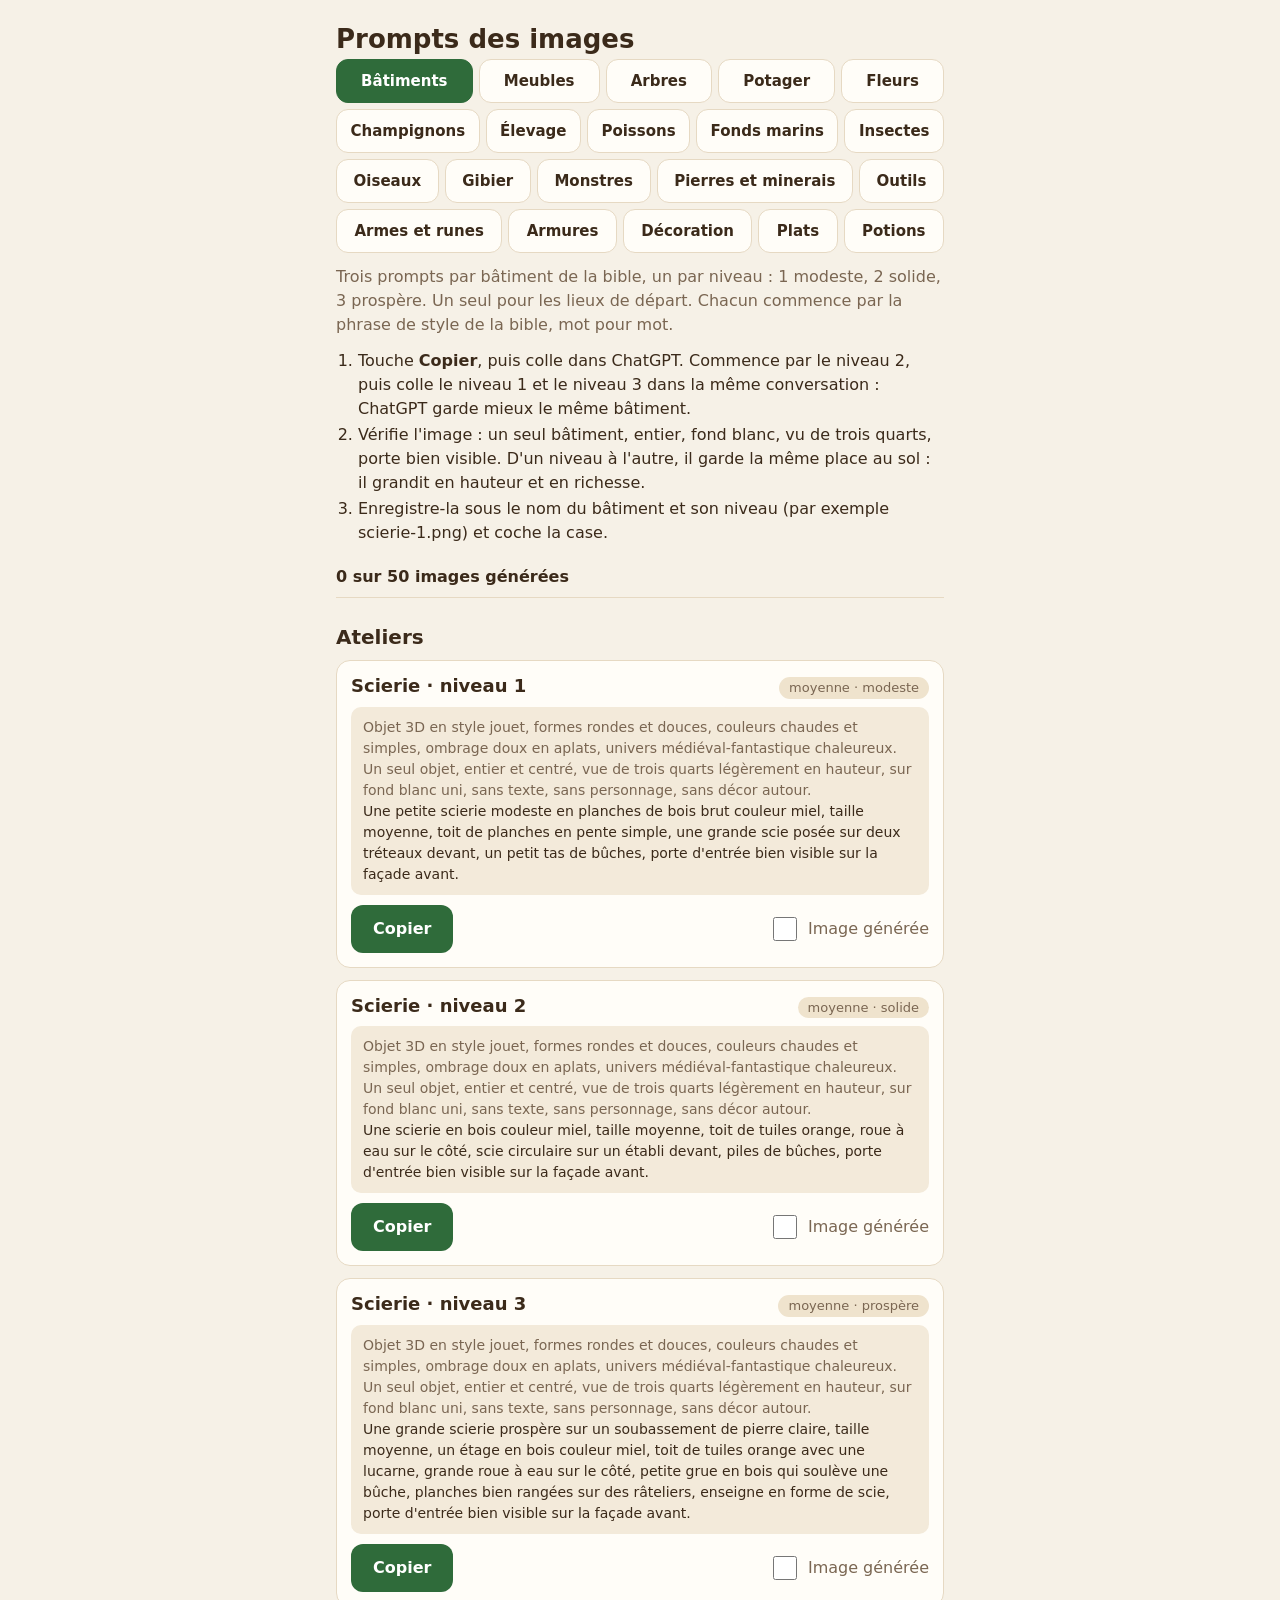
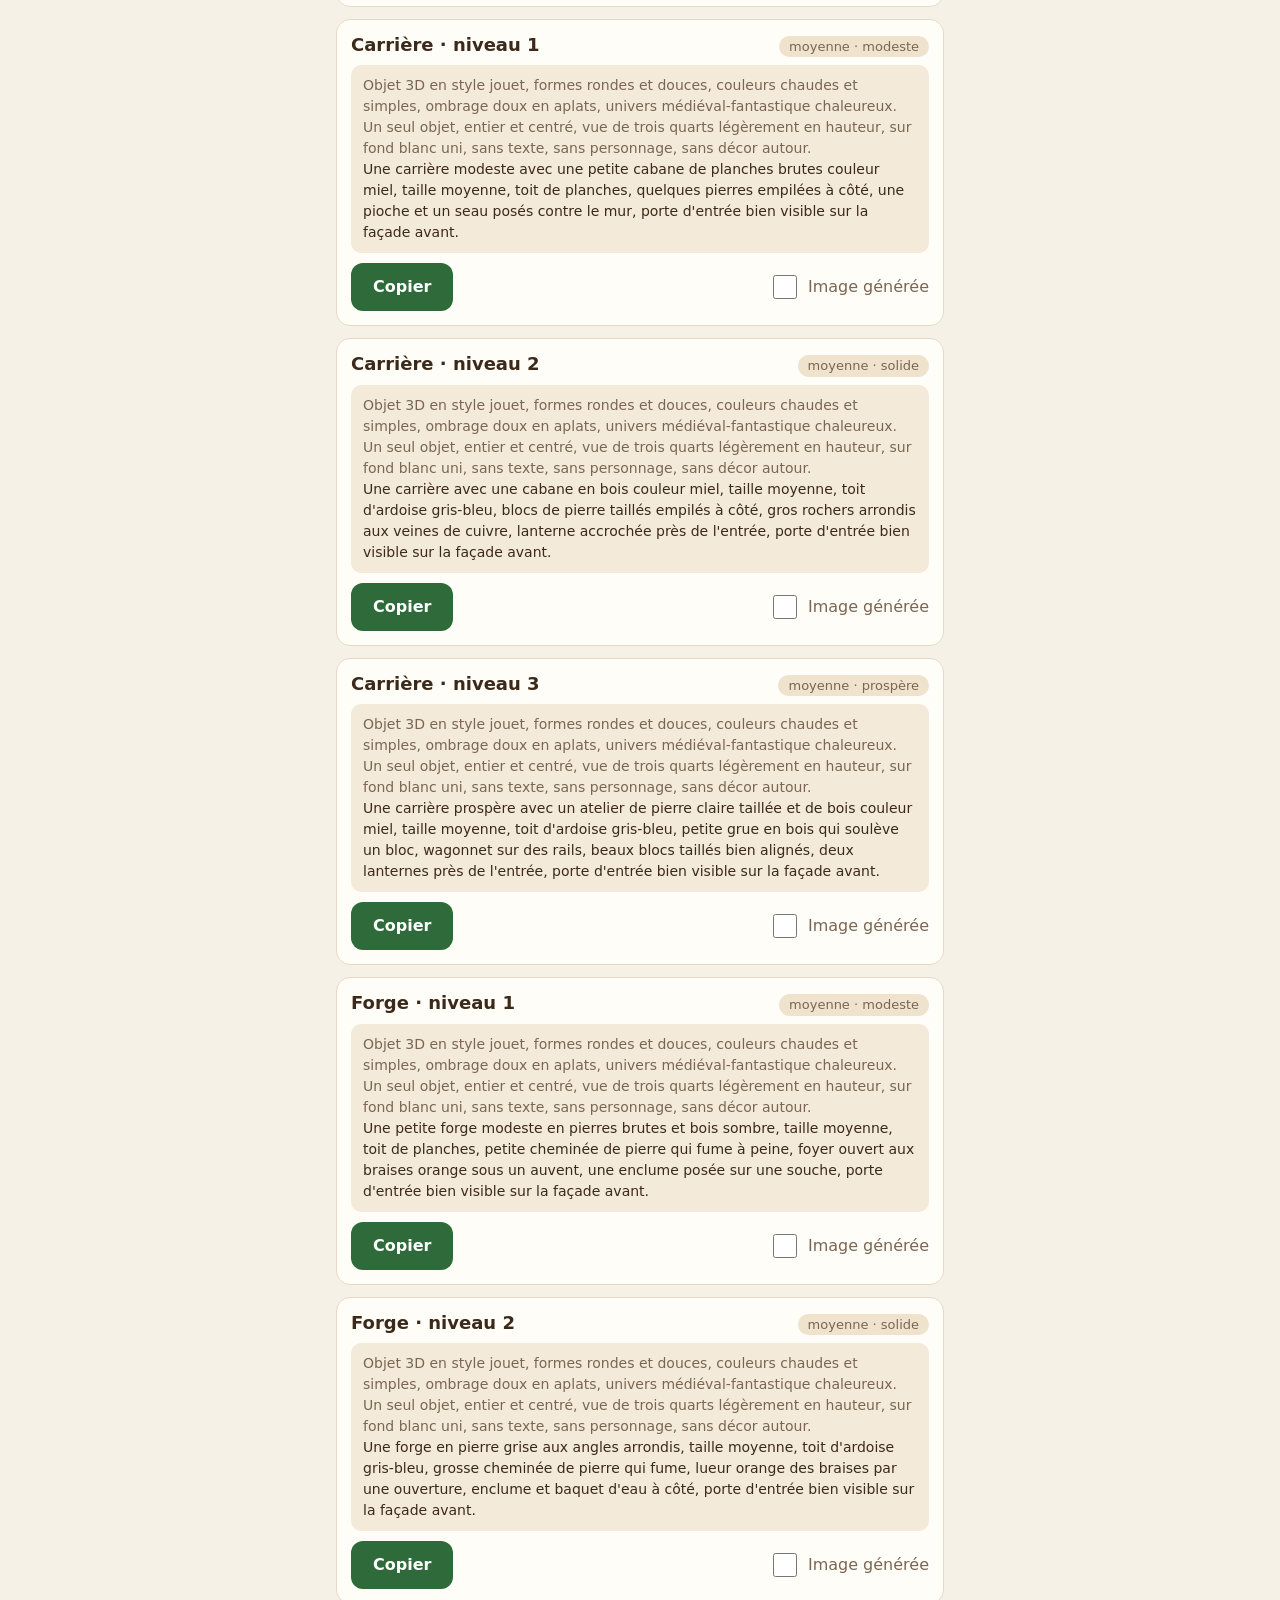
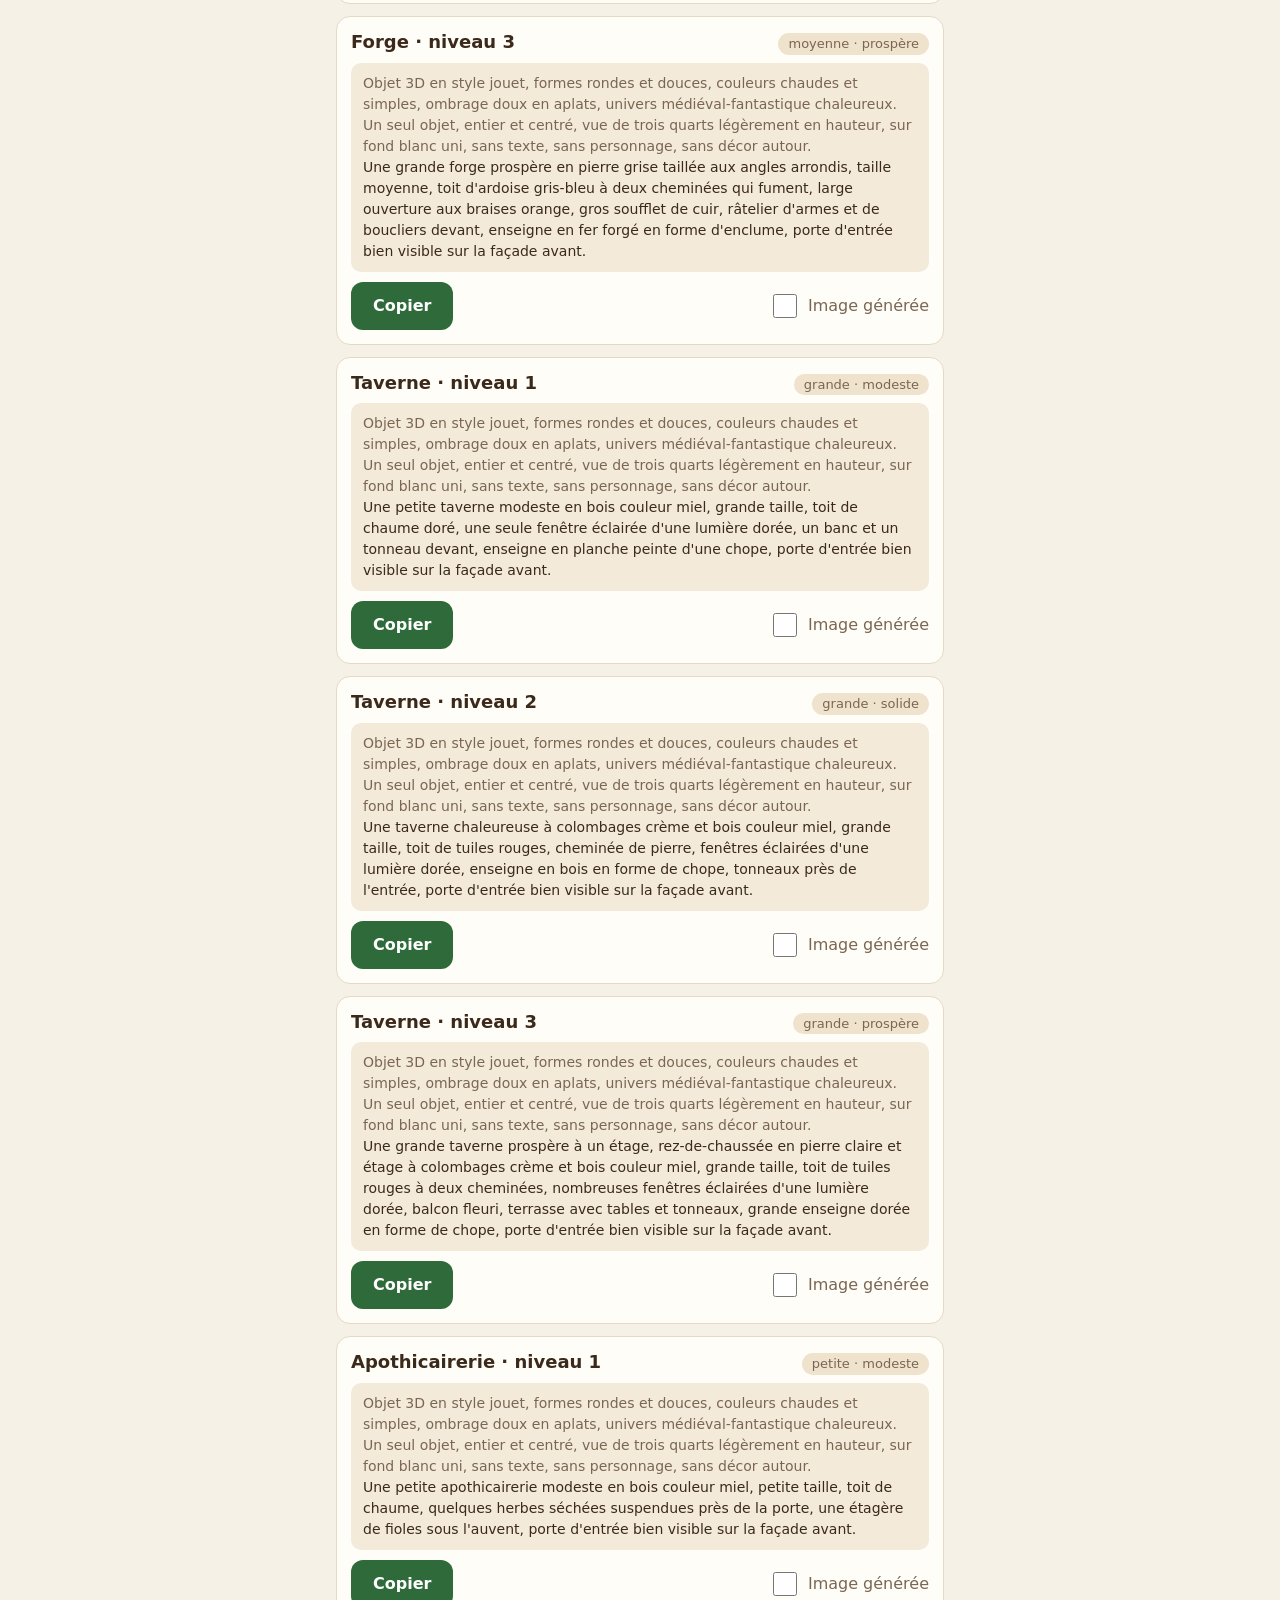
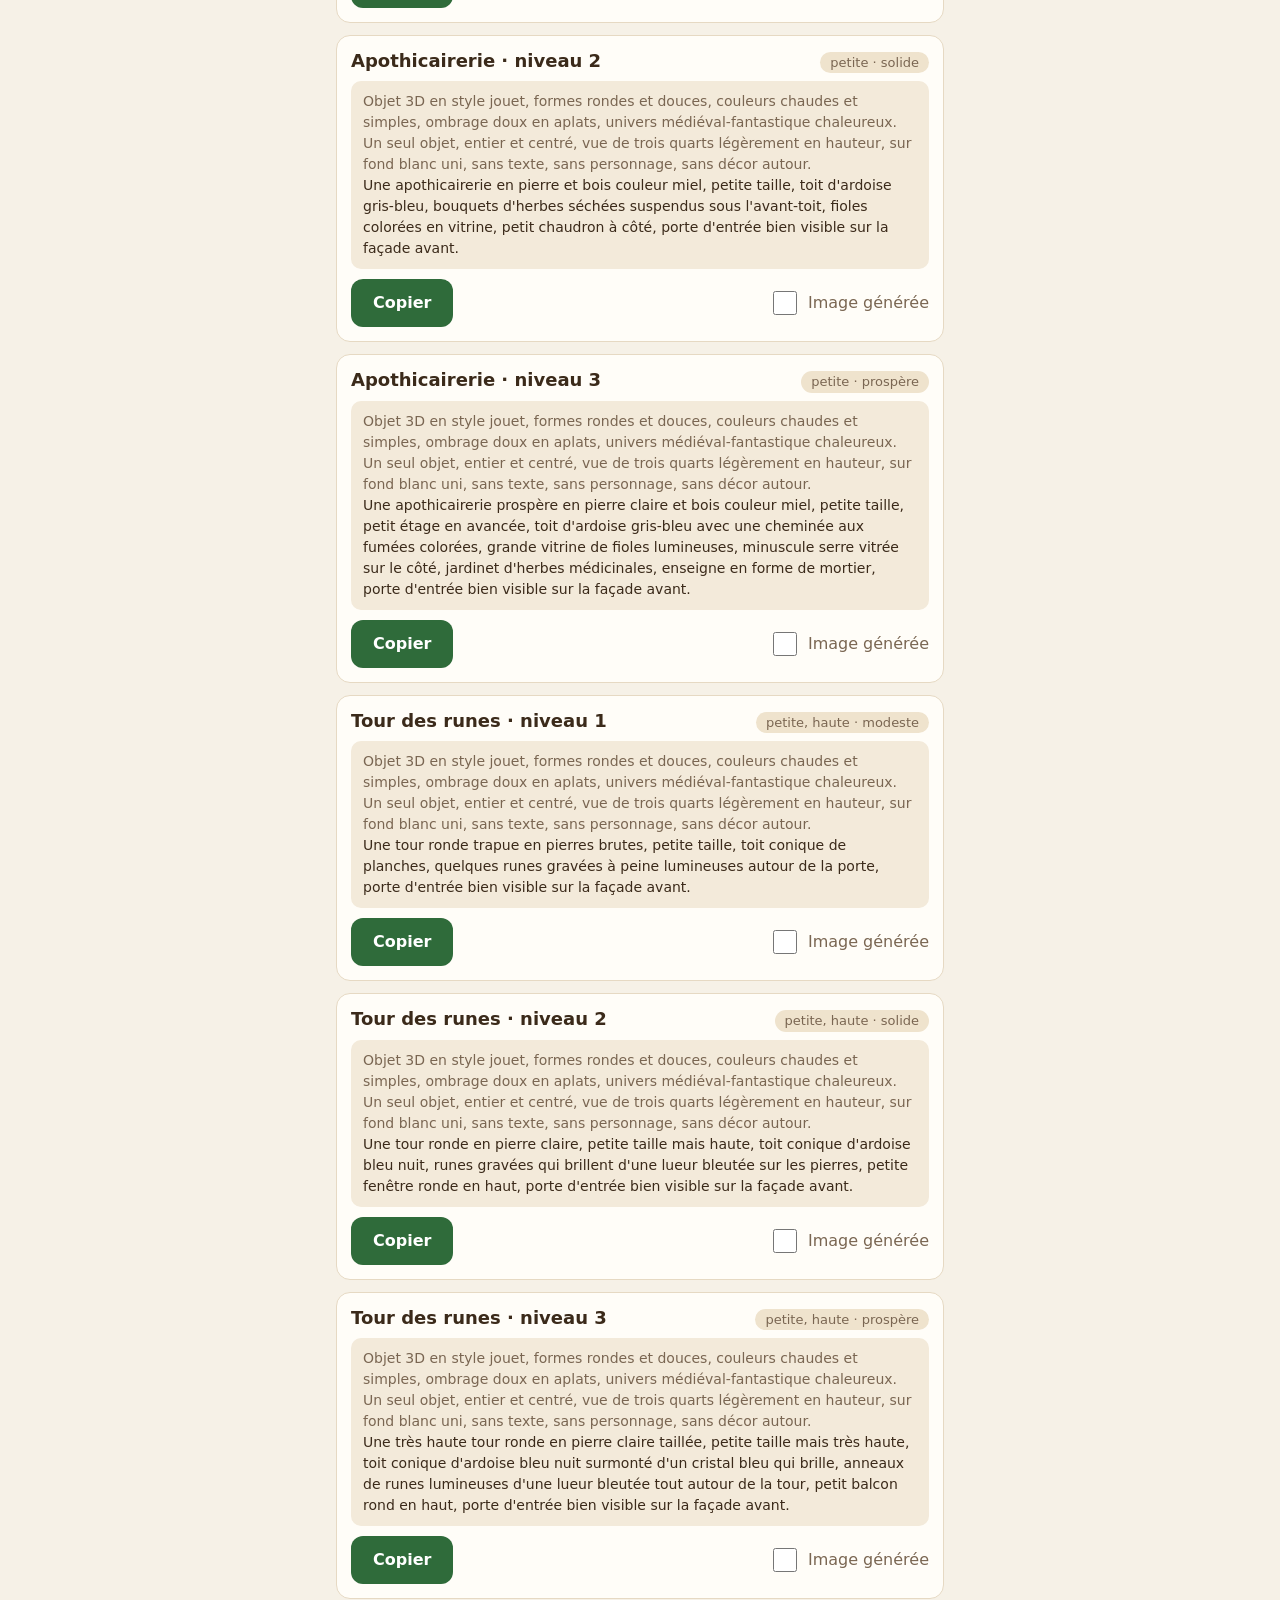
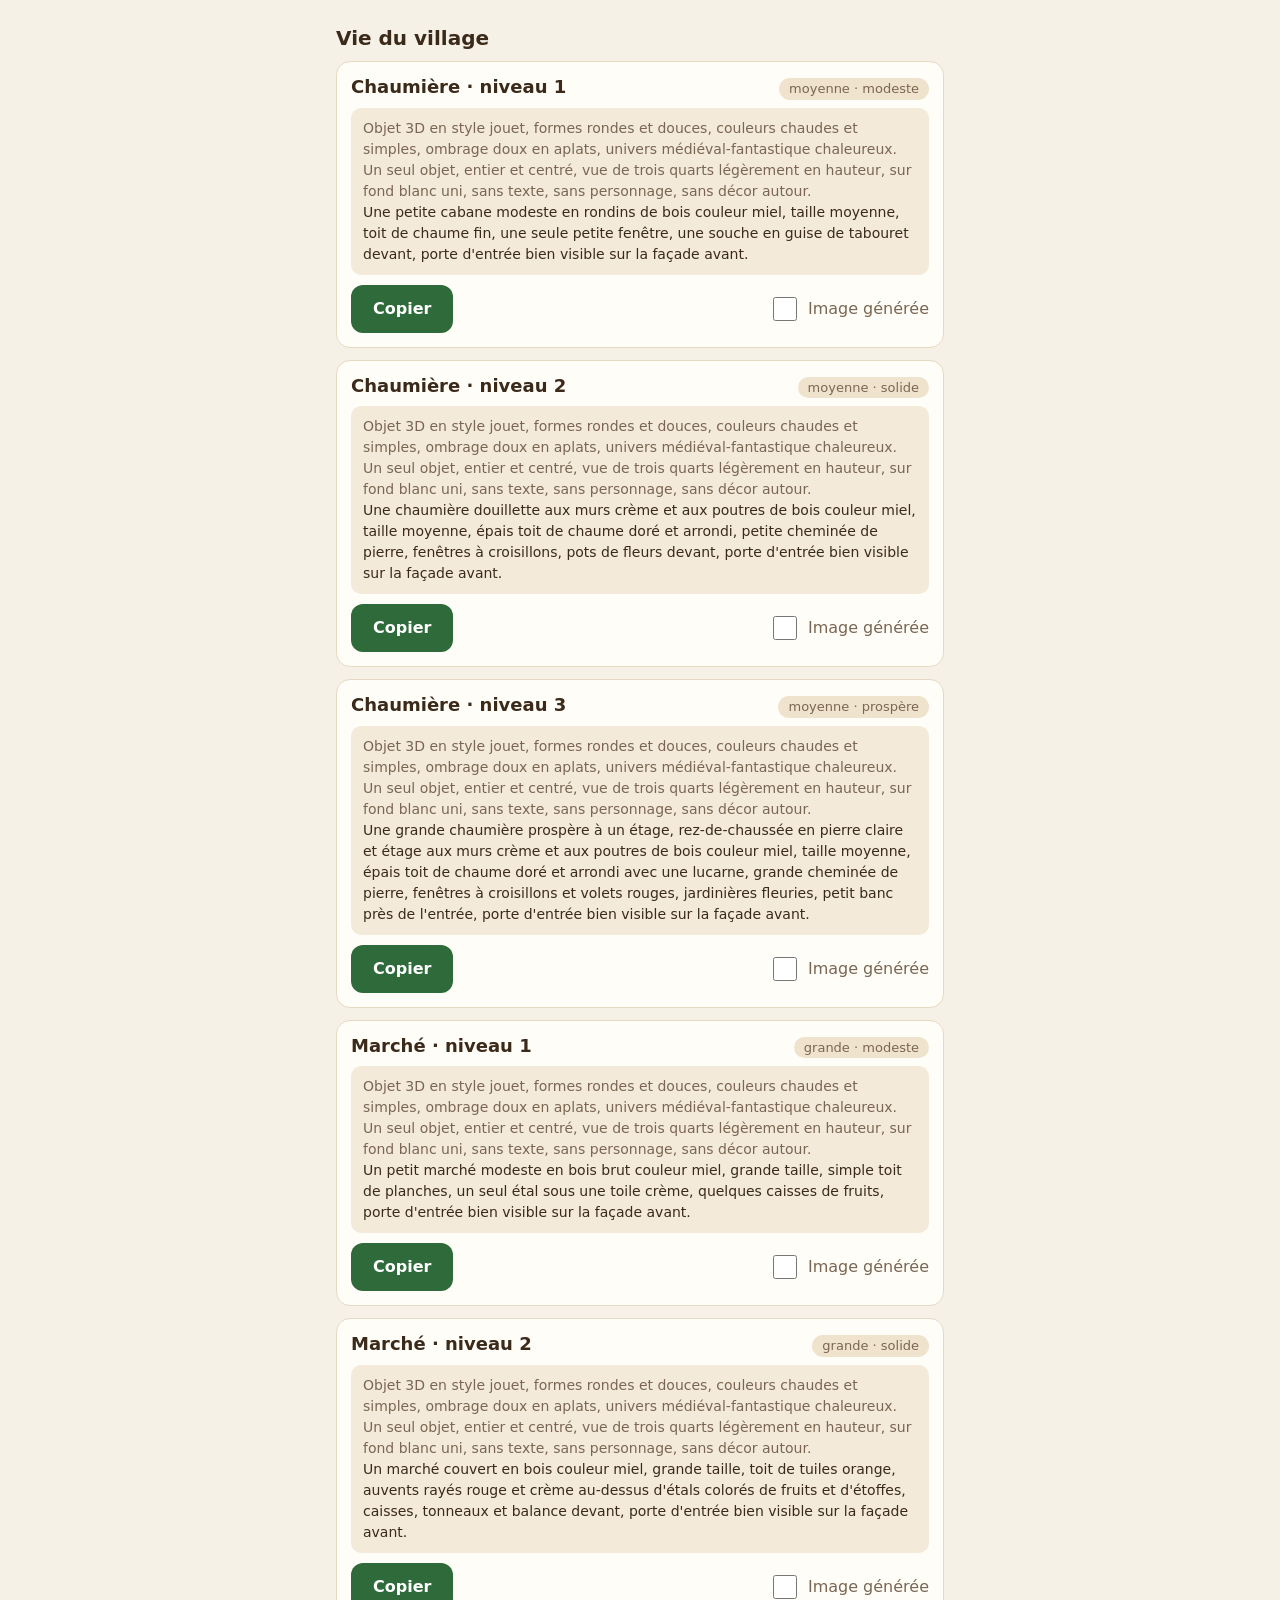
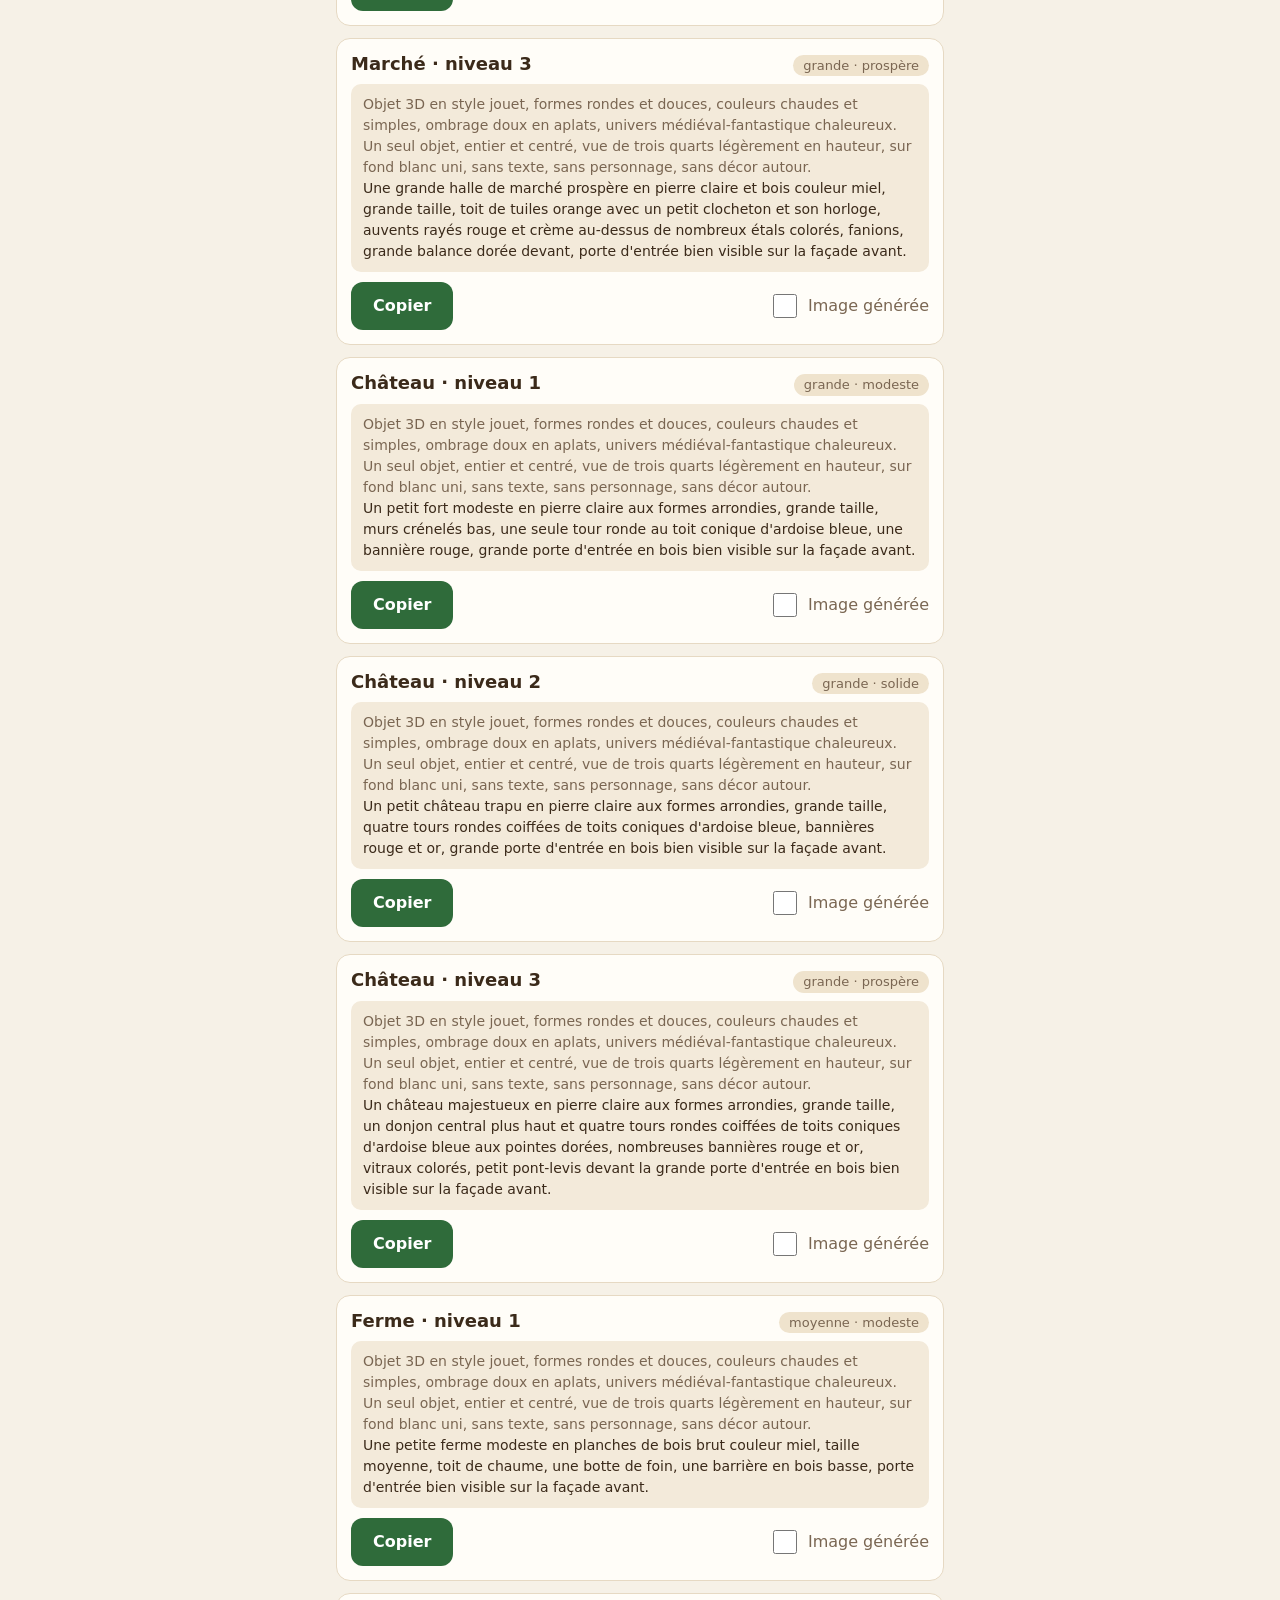
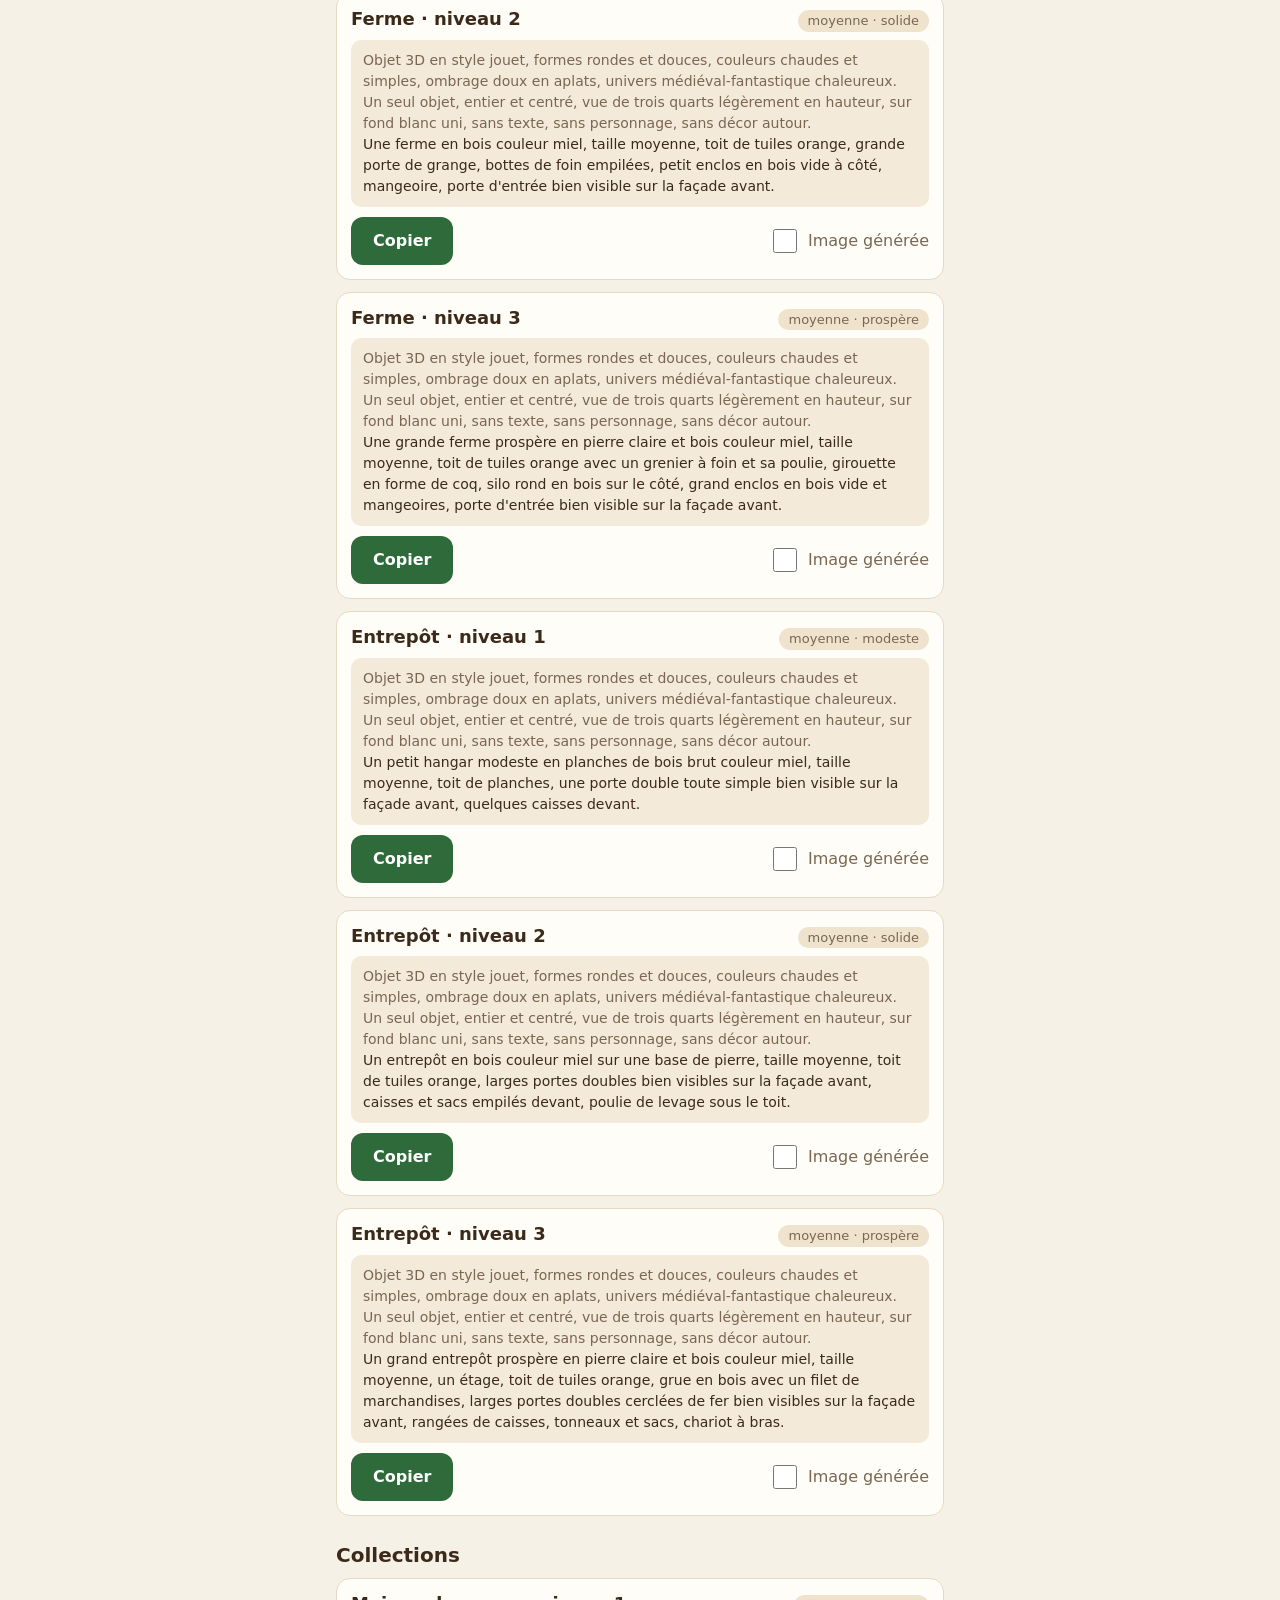
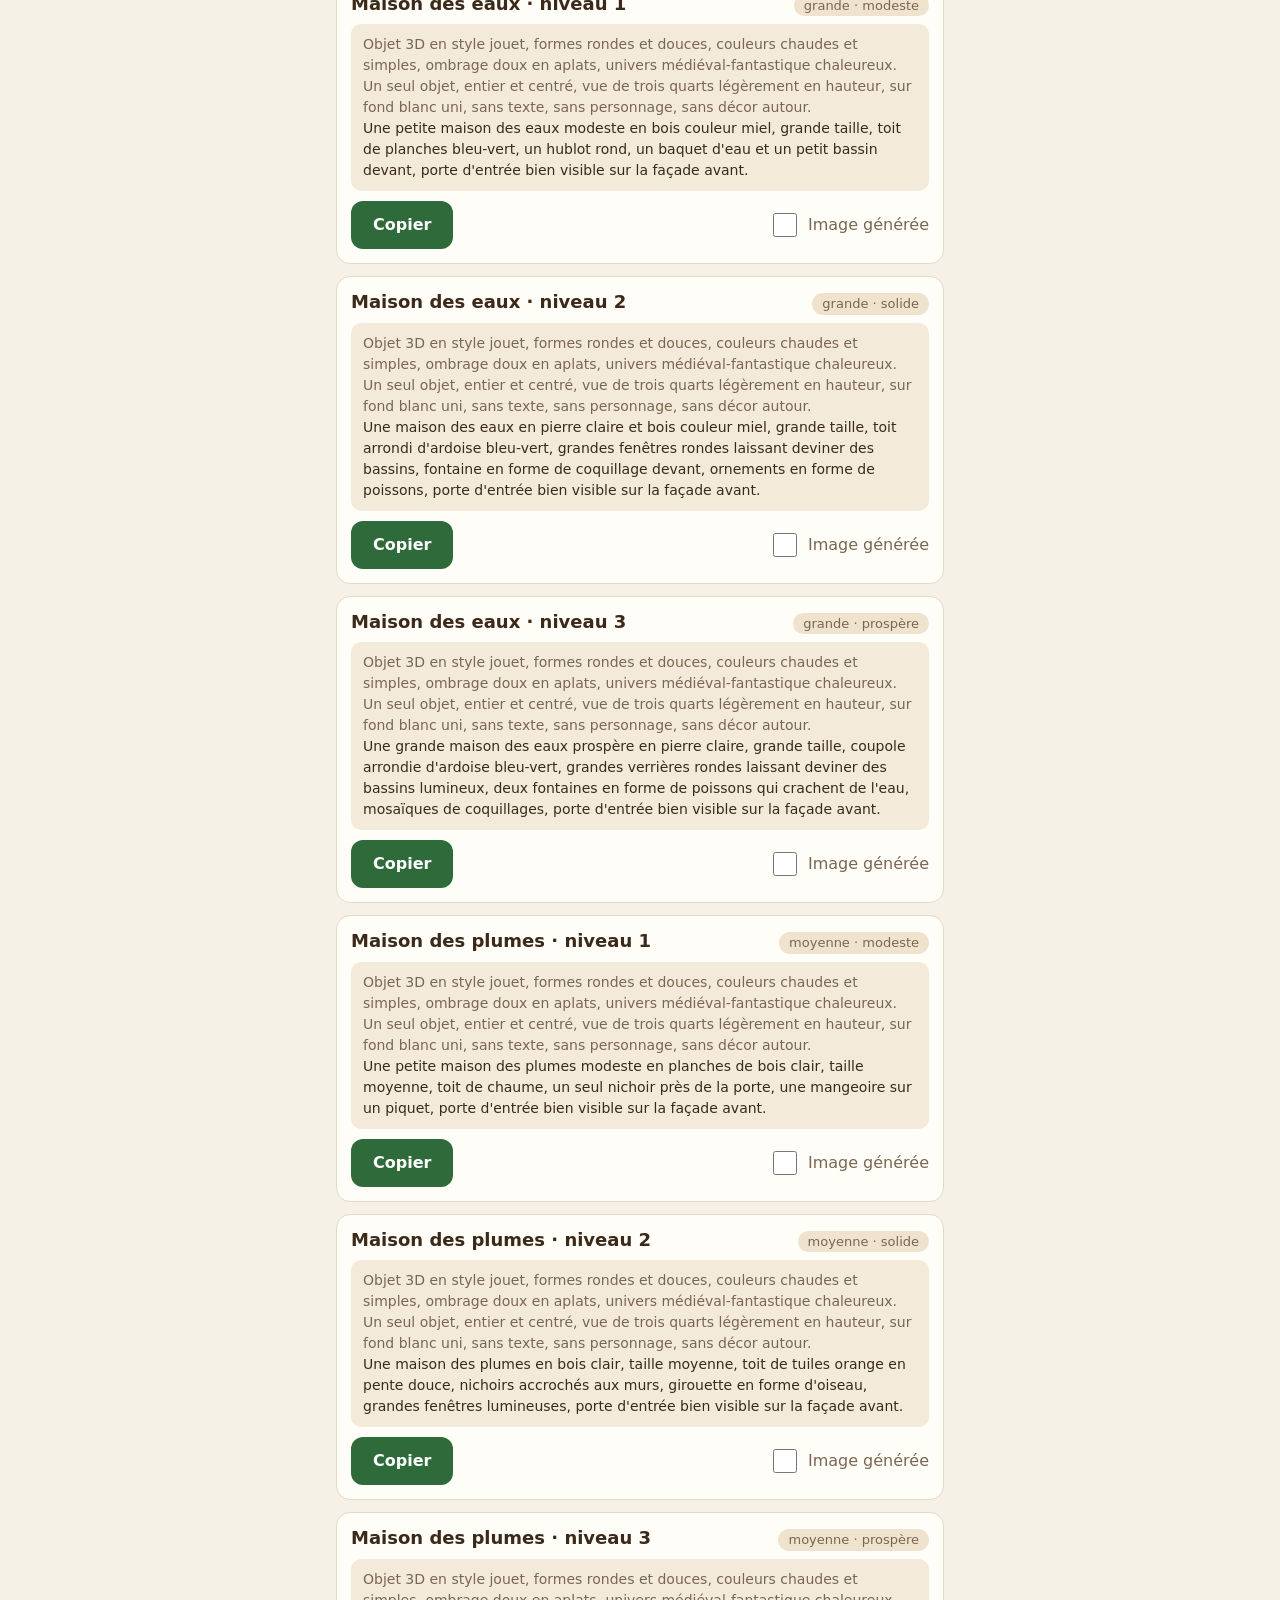
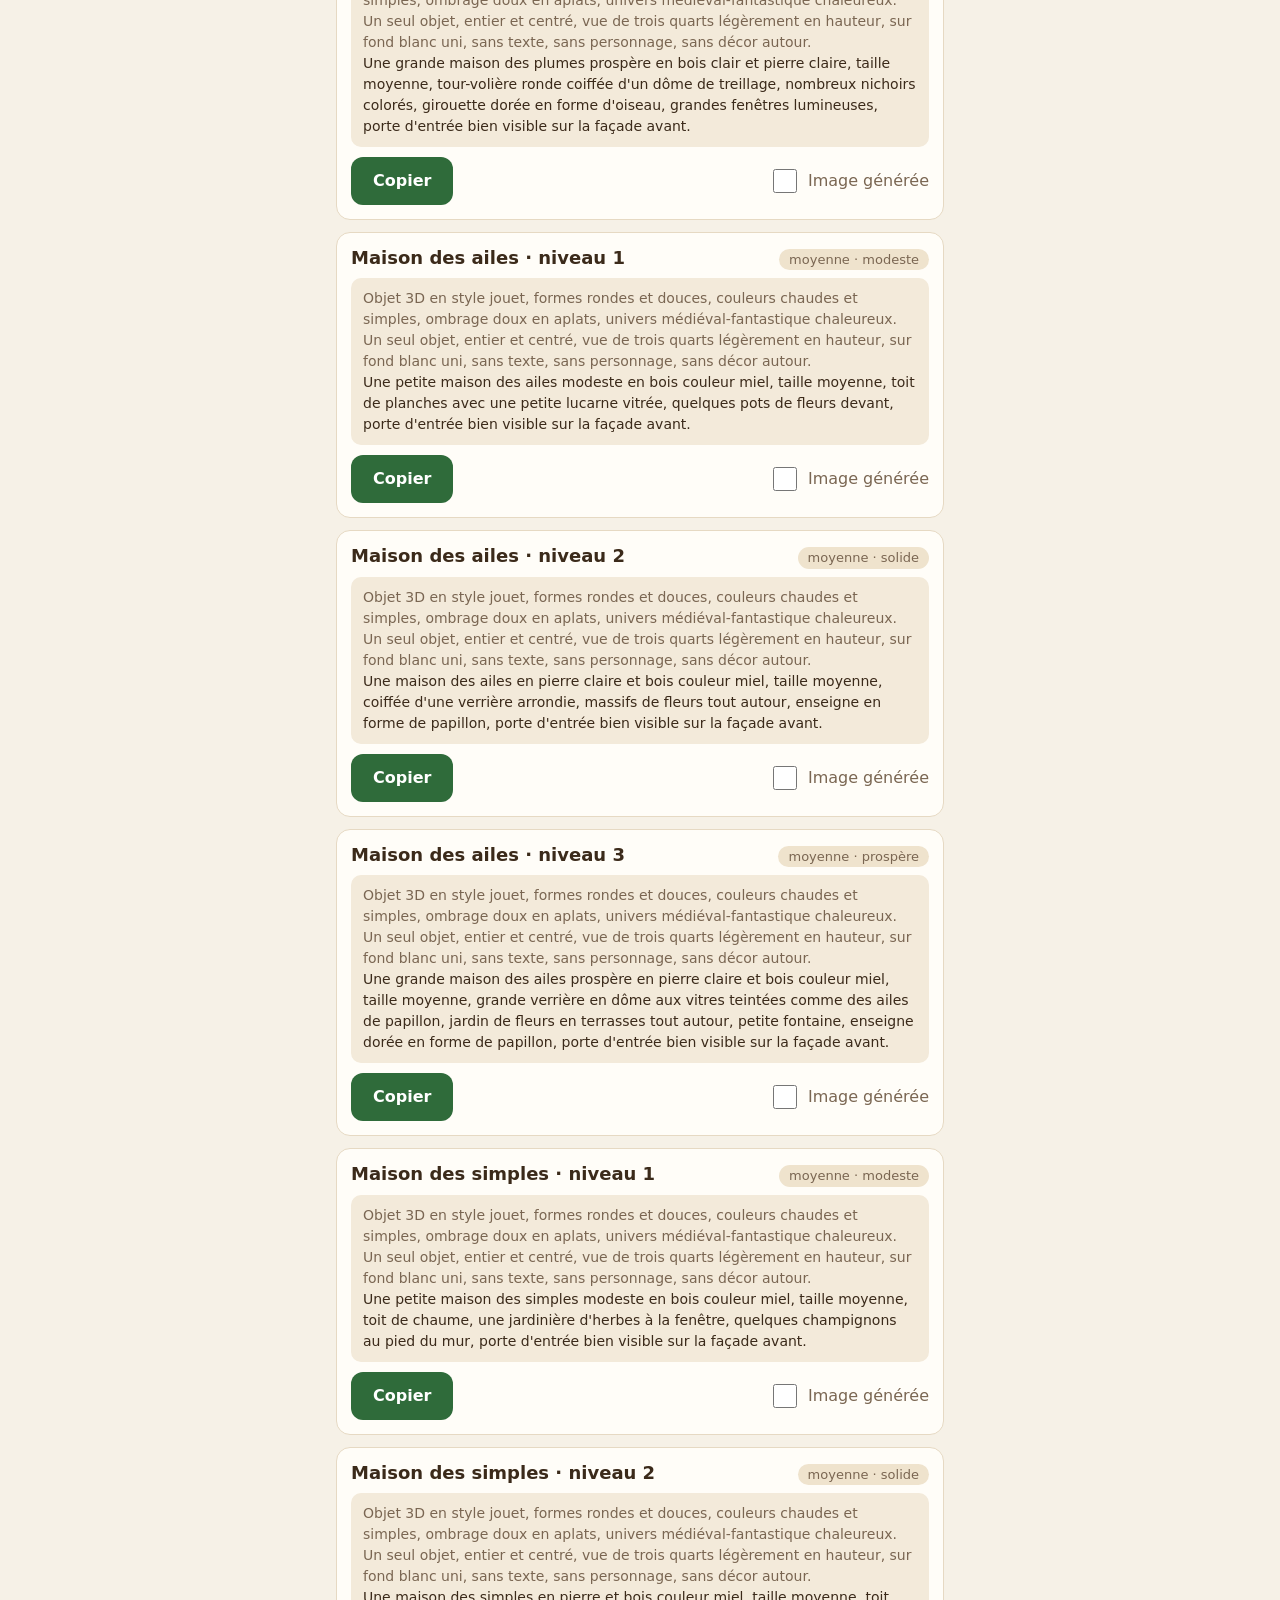
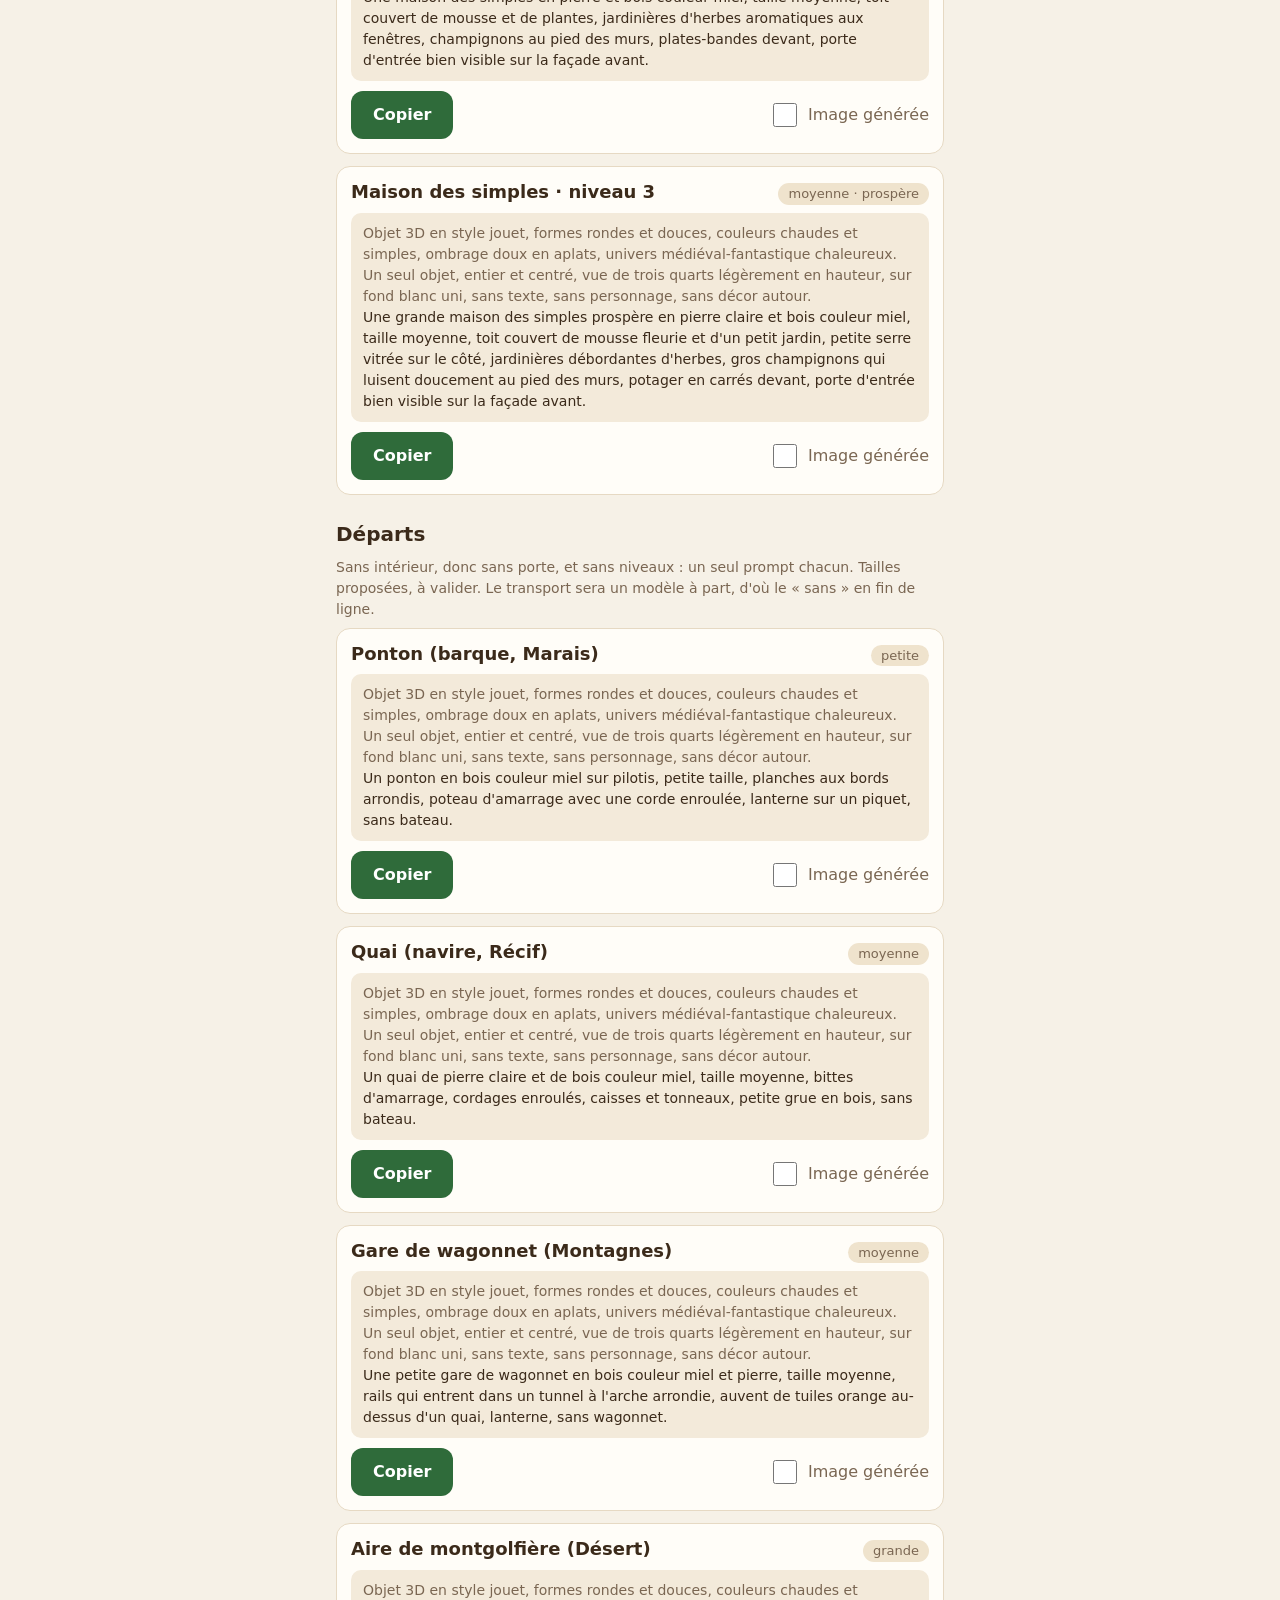
==== commit e3325879: "Prompts des images : l'onglet « Pierres et minerais » (40 prompts), la page dit ChatGPT (v1.11.9) Co" ====
--- a/prompts.html
+++ b/prompts.html
@@ -3,7 +3,7 @@
 <head>
 <meta charset="utf-8">
 <meta name="viewport" content="width=device-width, initial-scale=1, viewport-fit=cover">
-<title>Prompts Gemini</title>
+<title>Prompts des images</title>
 <!-- Les prompts Gemini du jeu, à copier d'un toucher depuis le téléphone, un onglet par famille.
      Bâtiments et Meubles : même contenu que les fiches « Prompts Gemini : bâtiments » et « Prompts Gemini : meubles »
      (docs Claude) : garder la page et les fiches d'accord. Les autres onglets (demande de Yo, 7 octobre 2026) :
@@ -57,7 +57,7 @@
 </head>
 <body>
 <main>
-  <h1>Prompts Gemini</h1>
+  <h1>Prompts des images</h1>
   <div class="tabs" role="tablist" id="tabs"></div>
   <p class="lead" id="lead"></p>
   <ol class="steps" id="steps"></ol>
@@ -179,10 +179,10 @@
 const CATS = {
   batiments:{label:"Bâtiments", families:parNiveau(FAMILIES),
     lead:"Trois prompts par bâtiment de la bible, un par niveau : 1 modeste, 2 solide, 3 prospère. Un seul pour les lieux de départ. Chacun commence par la phrase de style de la bible, mot pour mot.",
-    steps:["Touche <b>Copier</b>, puis colle dans Gemini. Commence par le niveau 2, puis colle le niveau 1 et le niveau 3 dans la même conversation : Gemini garde mieux le même bâtiment.", "Vérifie l'image : un seul bâtiment, entier, fond blanc, vu de trois quarts, porte bien visible. D'un niveau à l'autre, il garde la même place au sol : il grandit en hauteur et en richesse.", "Enregistre-la sous le nom du bâtiment et son niveau (par exemple scierie-1.png) et coche la case."]},
+    steps:["Touche <b>Copier</b>, puis colle dans ChatGPT. Commence par le niveau 2, puis colle le niveau 1 et le niveau 3 dans la même conversation : ChatGPT garde mieux le même bâtiment.", "Vérifie l'image : un seul bâtiment, entier, fond blanc, vu de trois quarts, porte bien visible. D'un niveau à l'autre, il garde la même place au sol : il grandit en hauteur et en richesse.", "Enregistre-la sous le nom du bâtiment et son niveau (par exemple scierie-1.png) et coche la case."]},
   meubles:{label:"Meubles", families:MEUBLES,
-    lead:"Un prompt par meuble et par plan de travail, prêt pour Gemini. Chacun commence par la phrase de style de la bible, mot pour mot. L'image montre la couleur d'origine du meuble.",
-    steps:["Touche <b>Copier</b>, puis colle dans Gemini.", "Vérifie l'image : un seul meuble, entier, fond blanc, vu de trois quarts, le devant bien visible.", "Enregistre-la sous le nom du meuble (par exemple chaise.png) et coche la case."]}
+    lead:"Un prompt par meuble et par plan de travail, prêt pour ChatGPT. Chacun commence par la phrase de style de la bible, mot pour mot. L'image montre la couleur d'origine du meuble.",
+    steps:["Touche <b>Copier</b>, puis colle dans ChatGPT.", "Vérifie l'image : un seul meuble, entier, fond blanc, vu de trois quarts, le devant bien visible.", "Enregistre-la sous le nom du meuble (par exemple chaise.png) et coche la case."]}
 };
 /* Tout le Grand Carnet (prompts-carnet.js) : un onglet par famille */
 (window.PROMPTS_CARNET || []).forEach(c => { CATS[c.key] = c; });
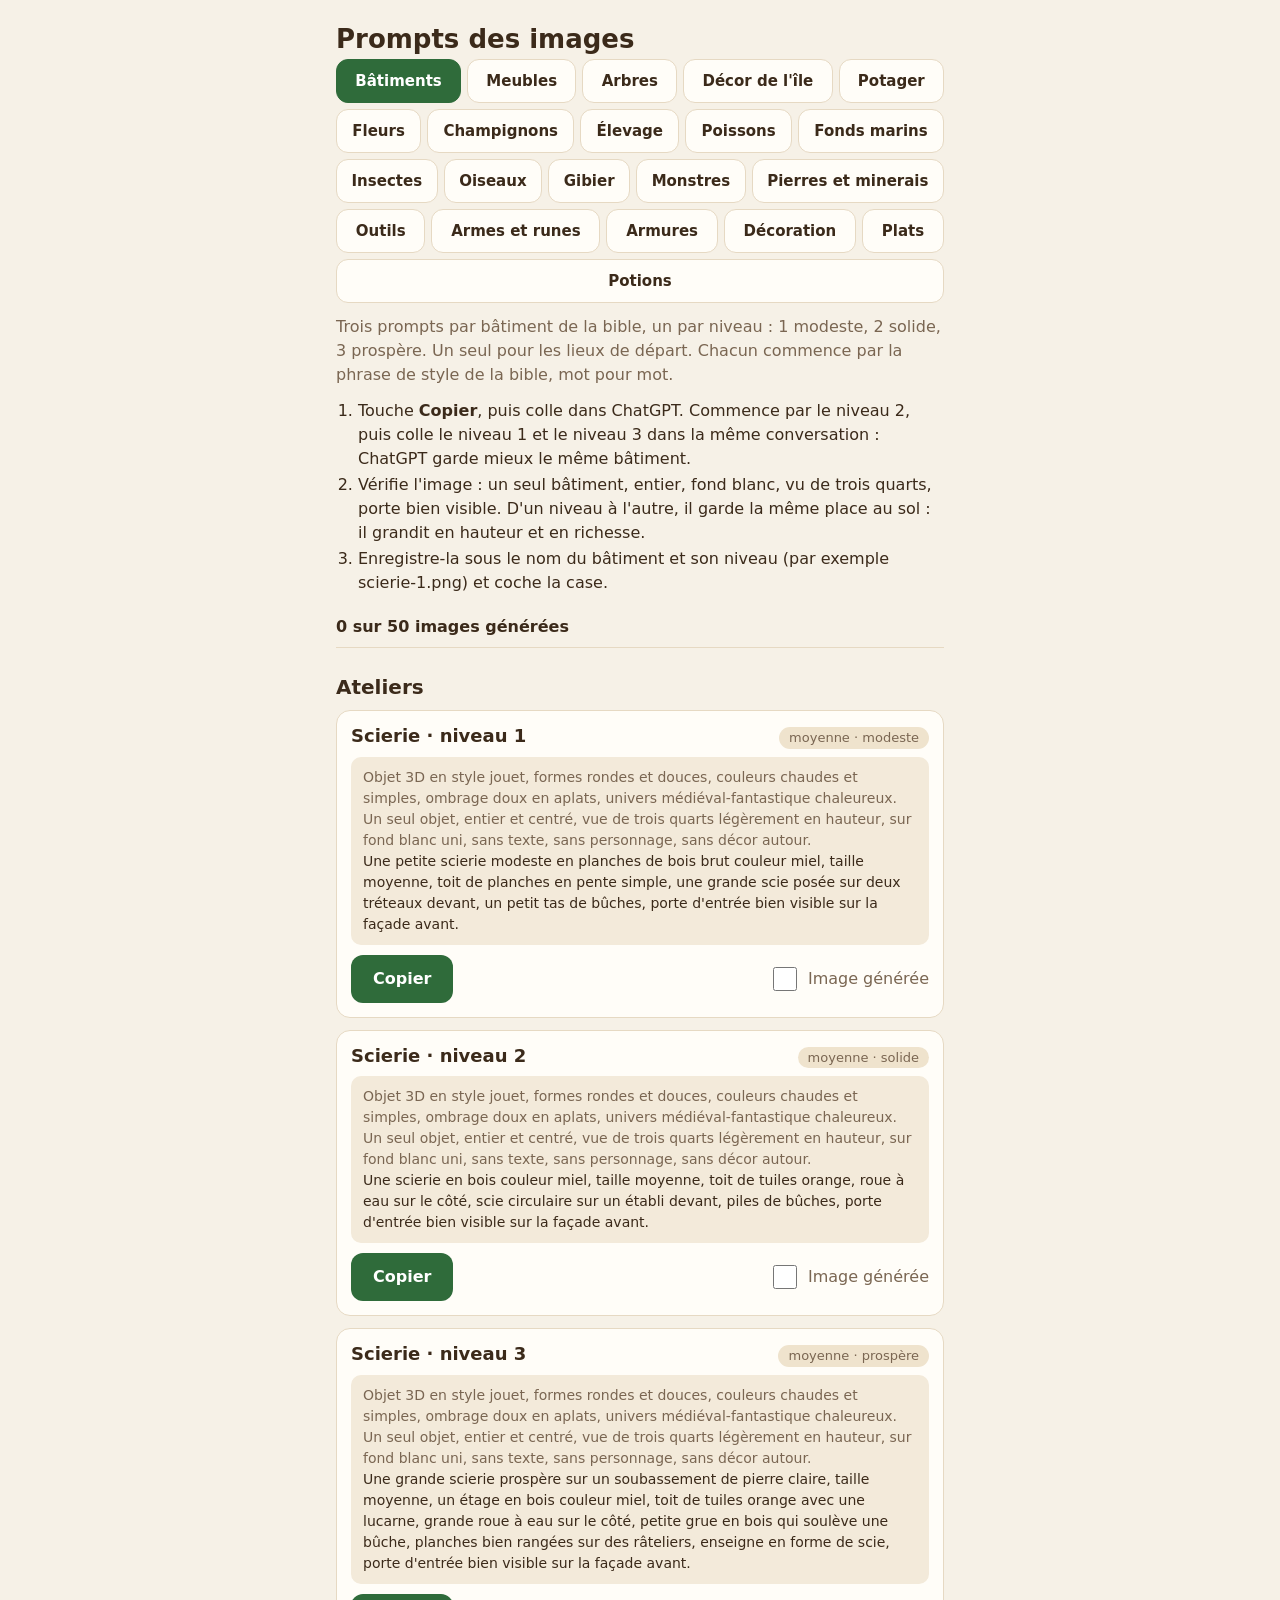
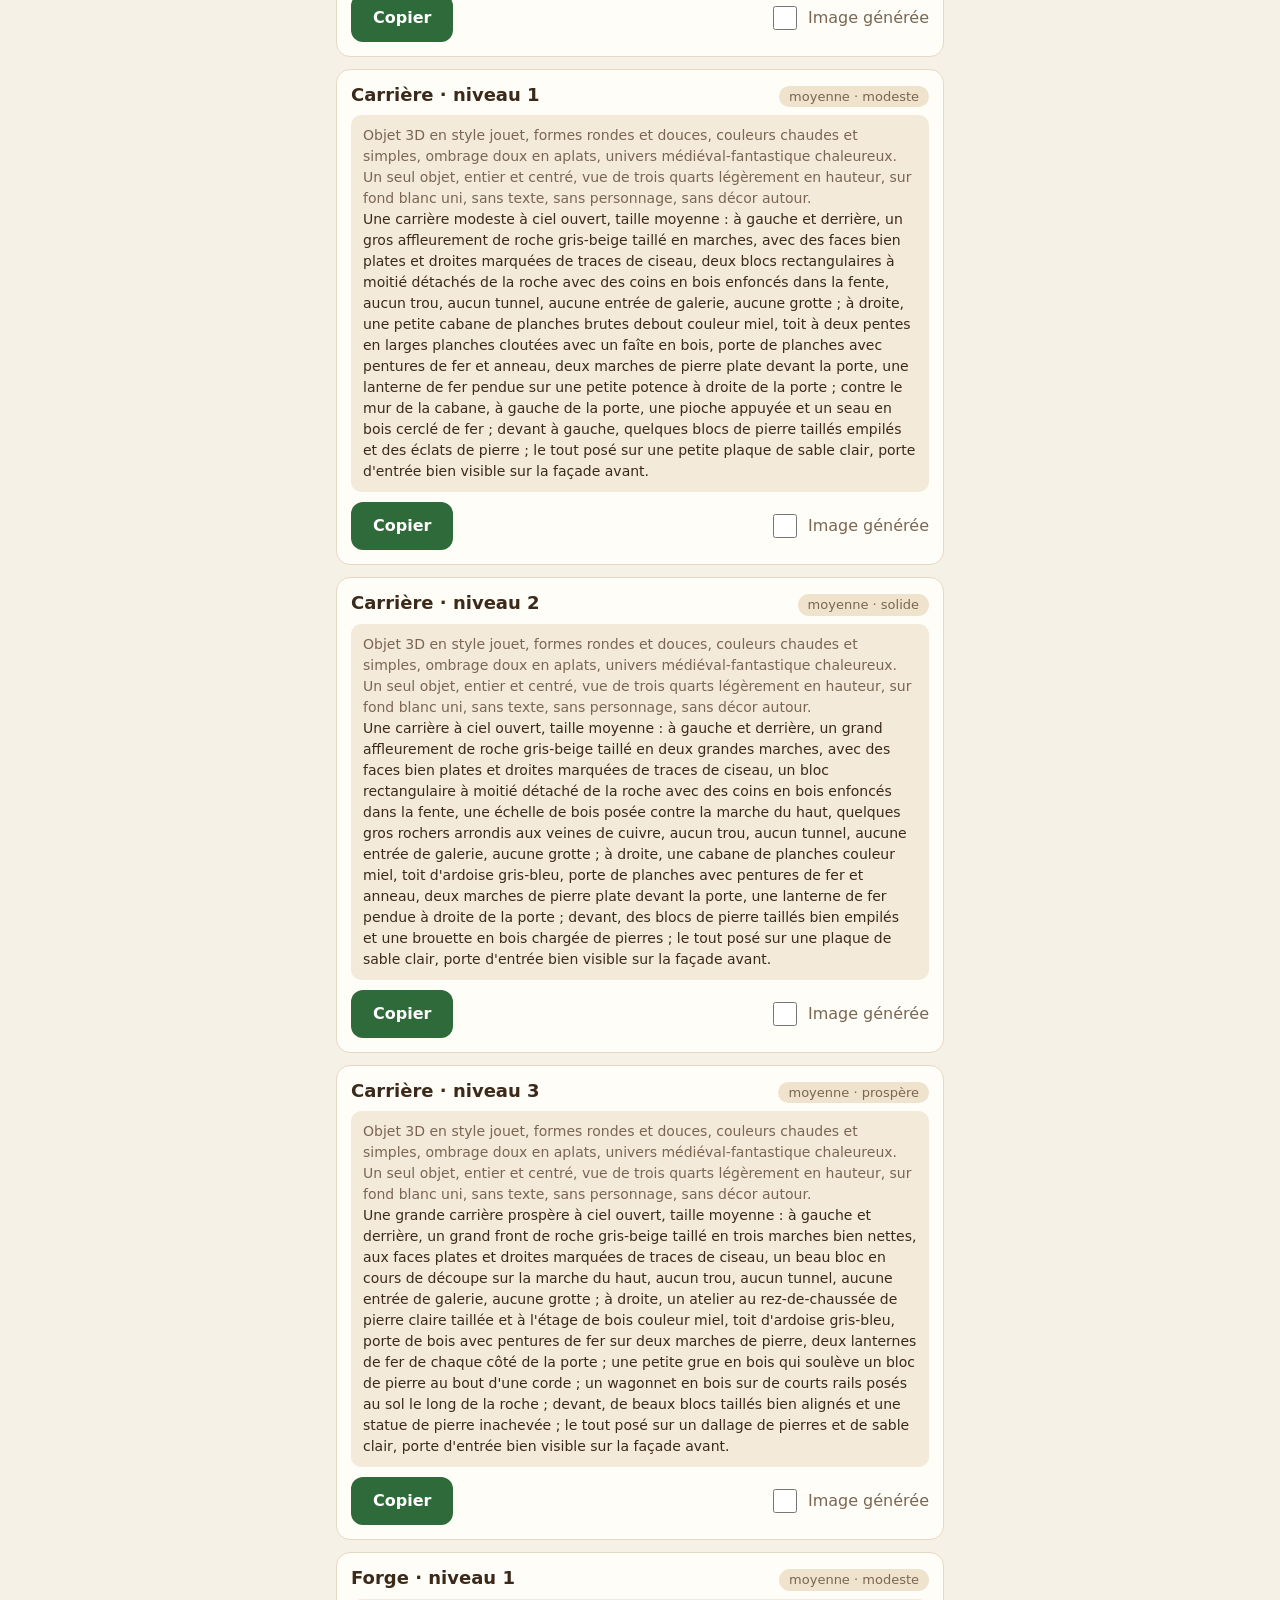
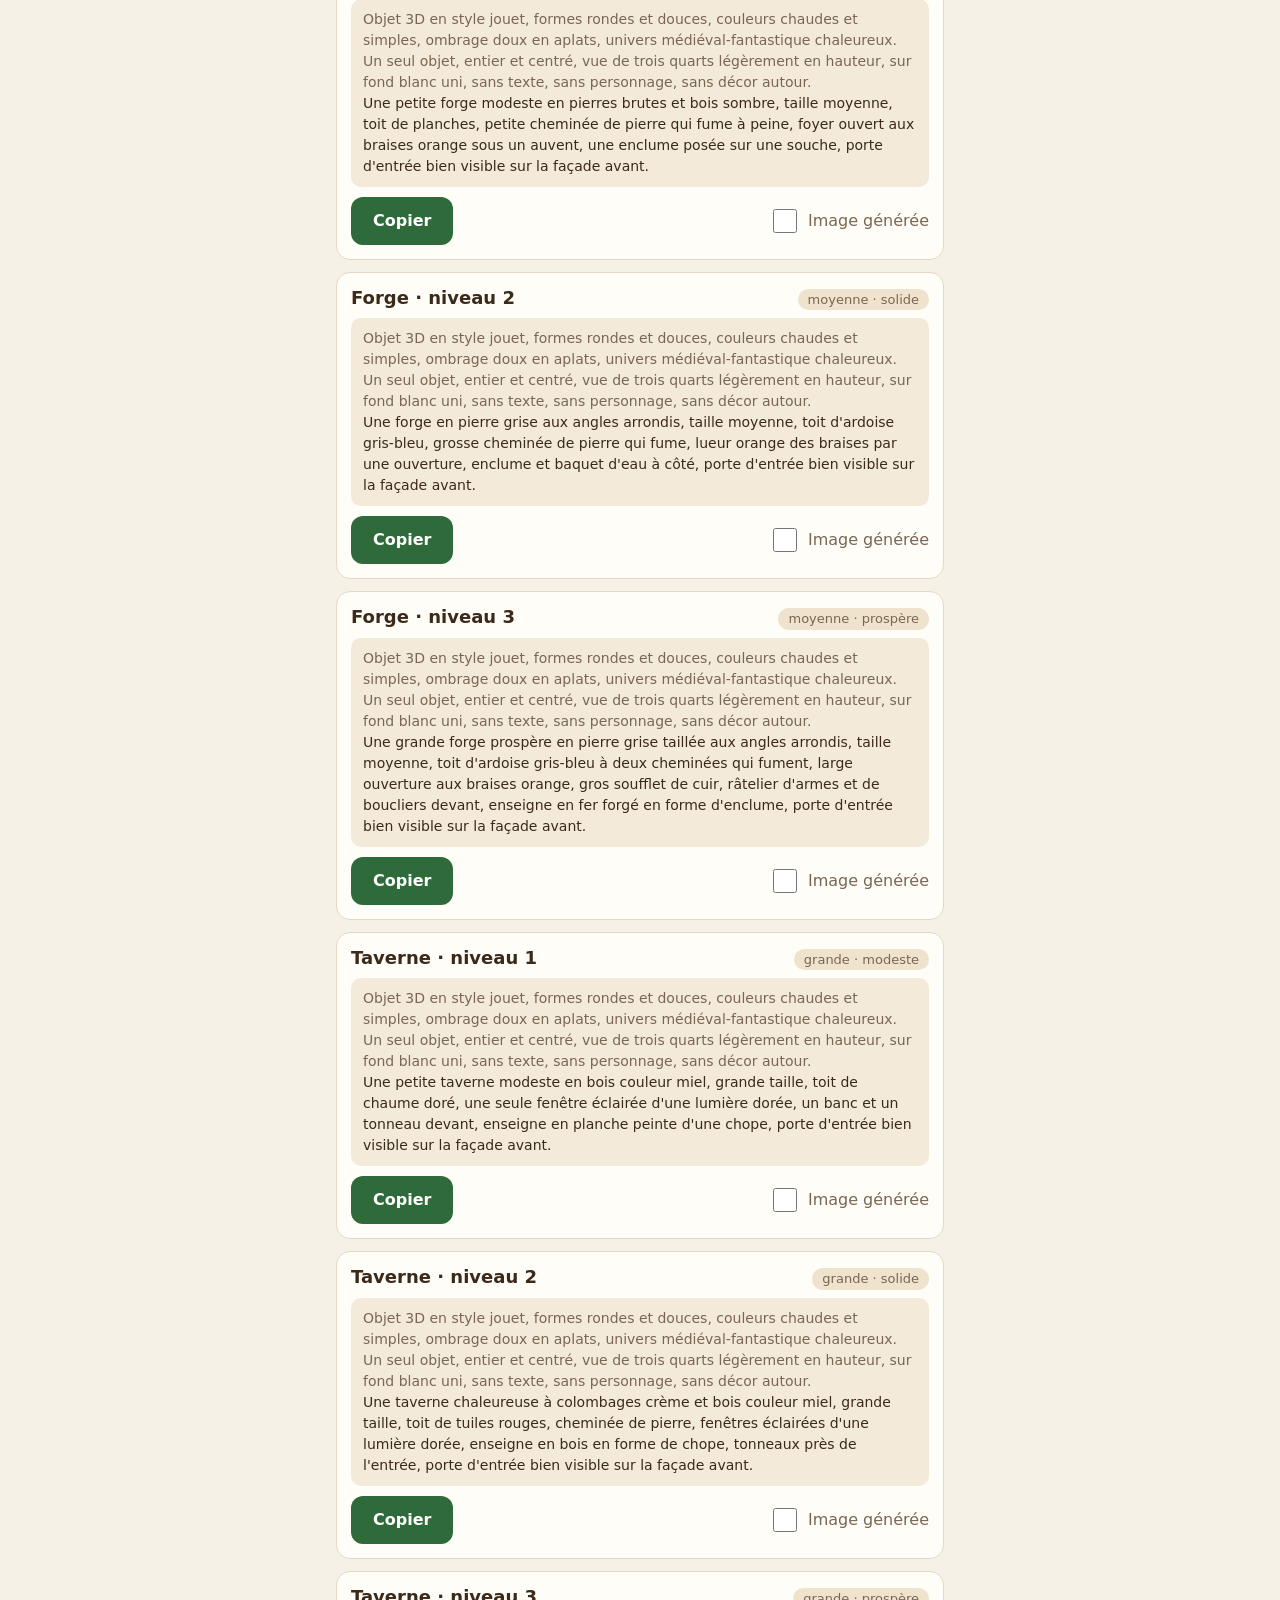
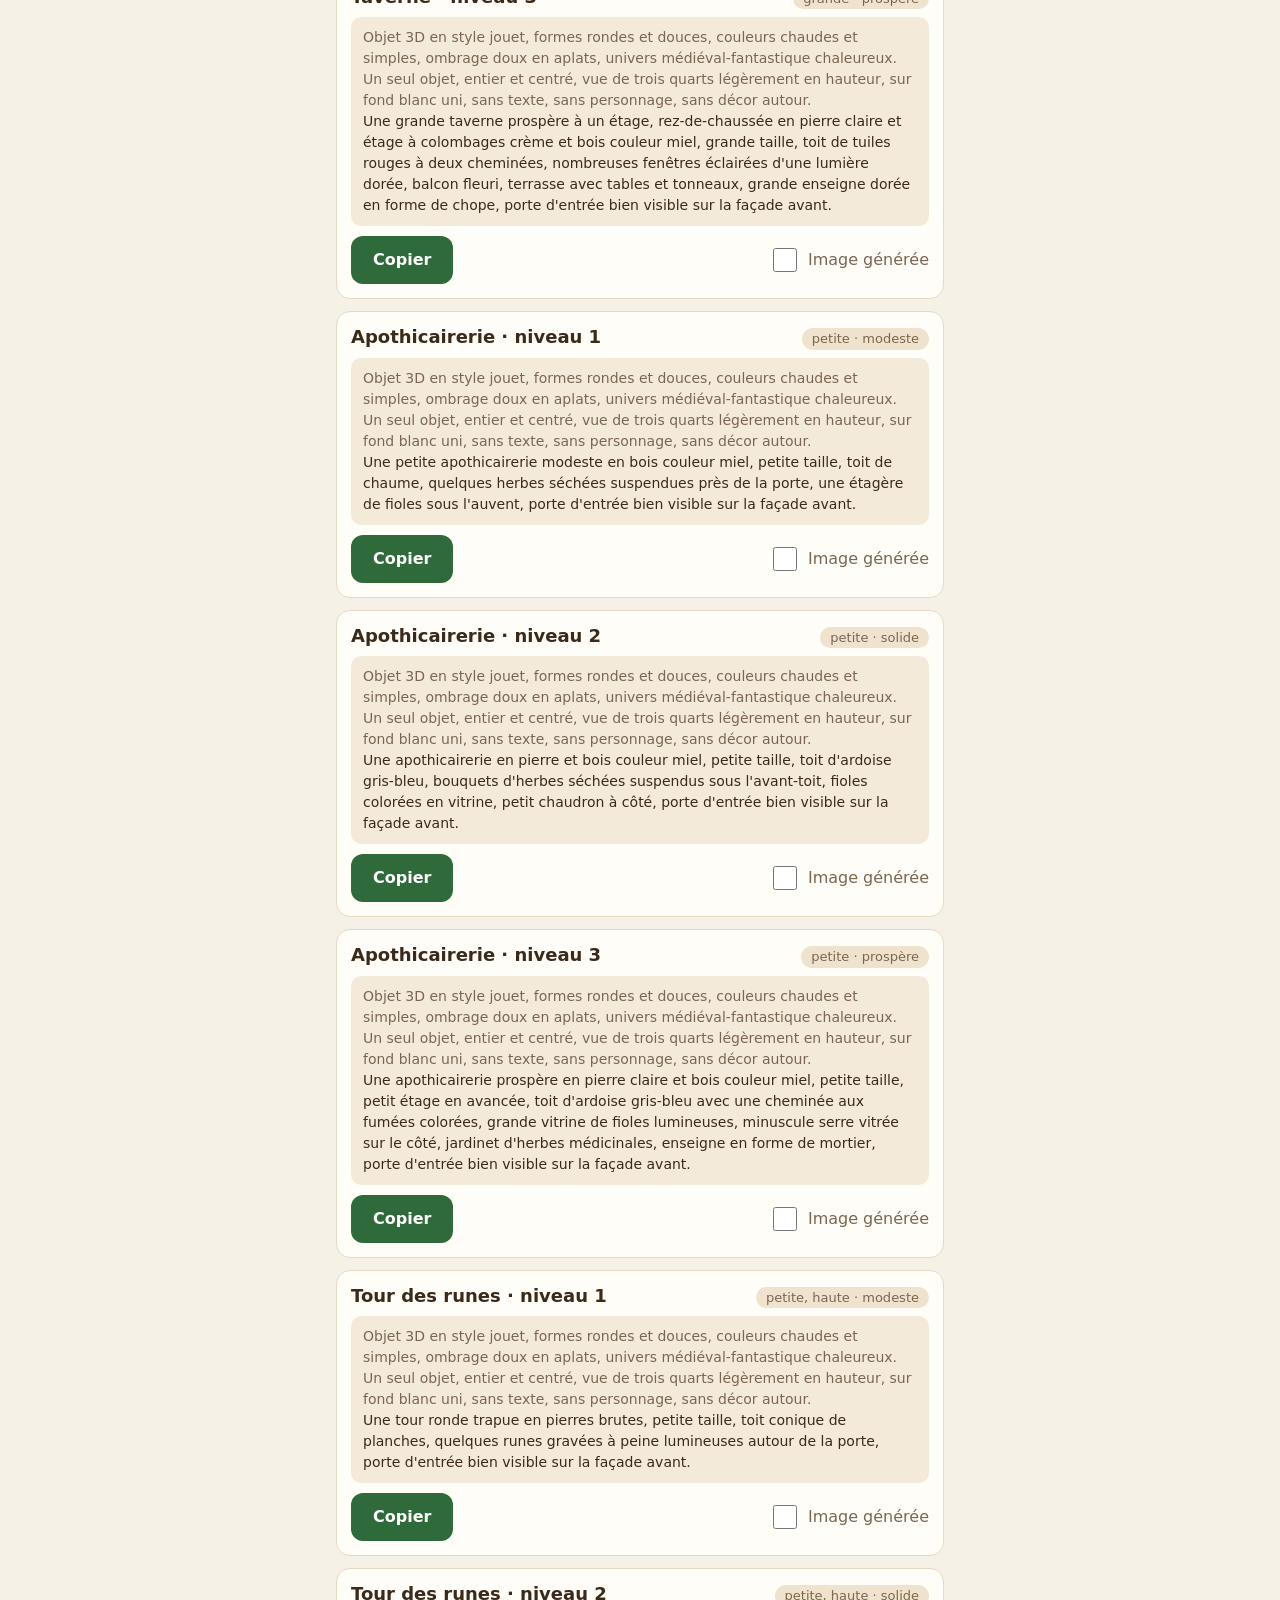
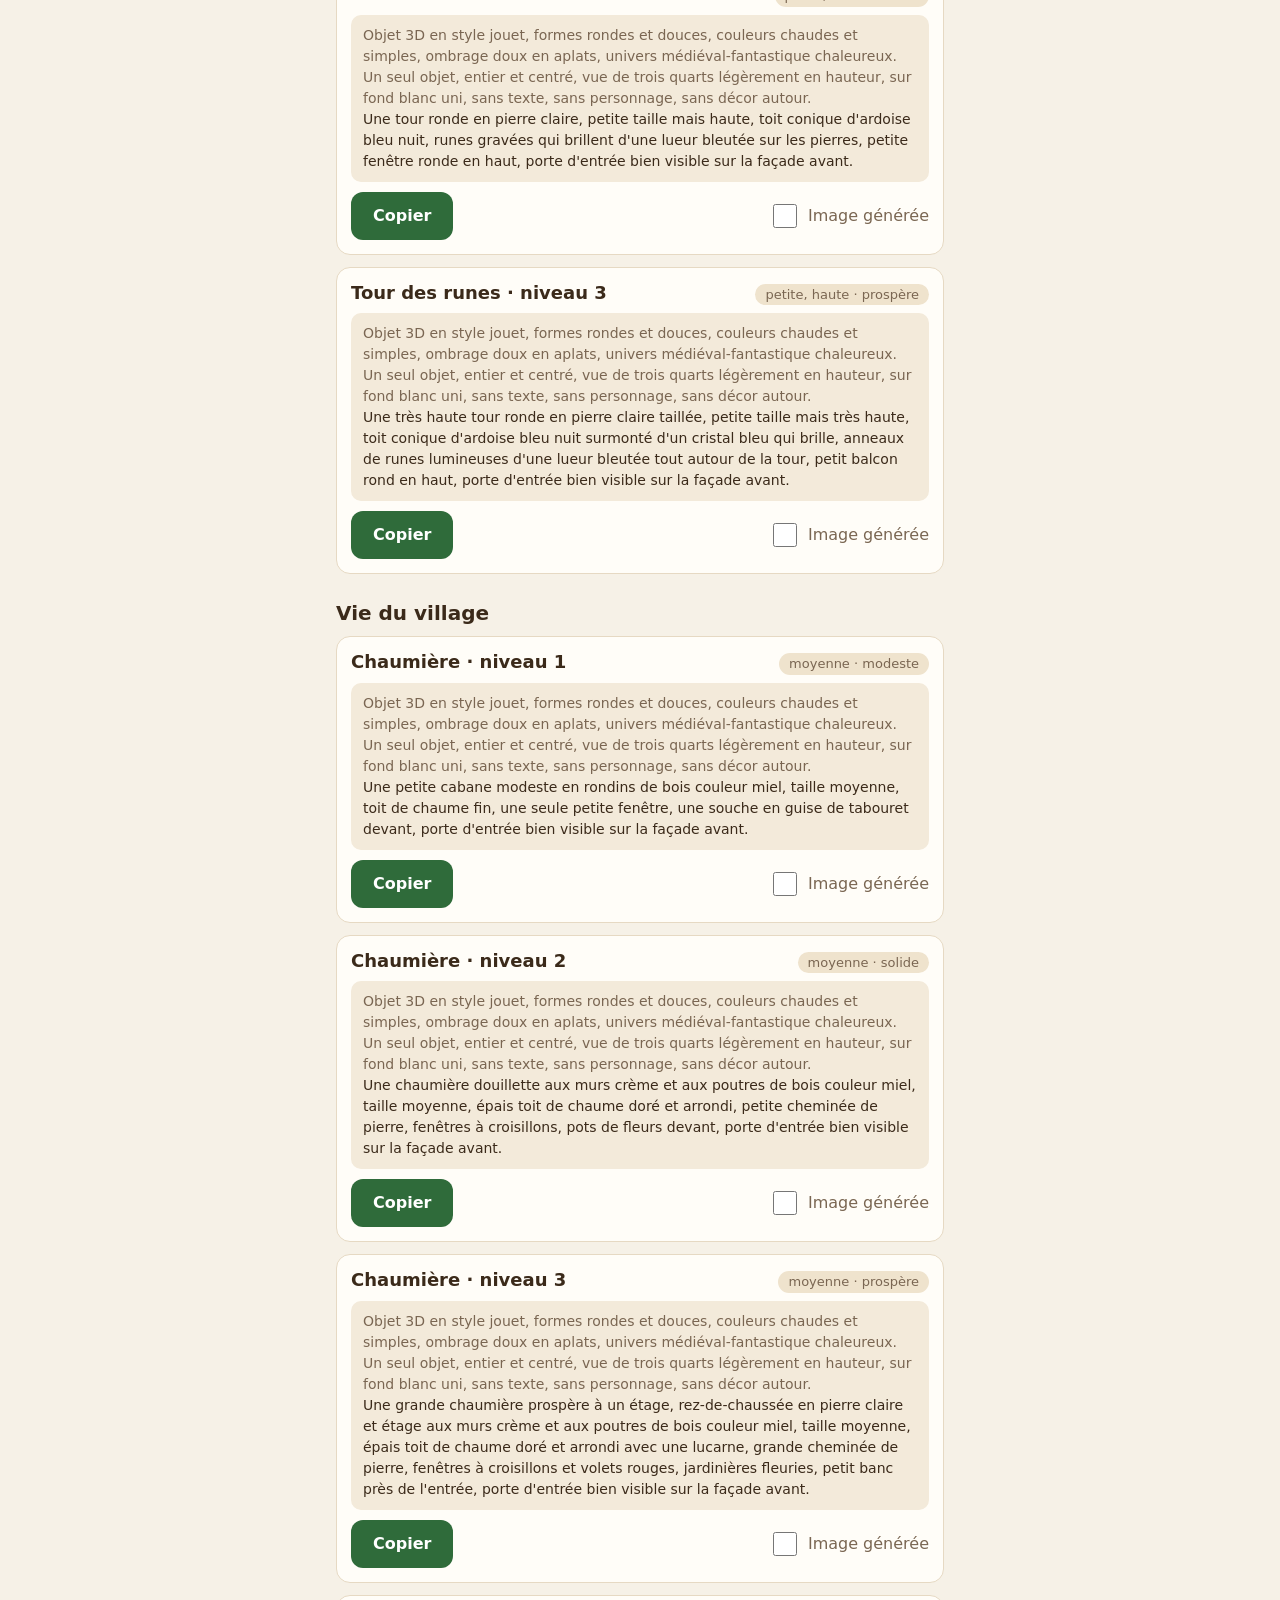
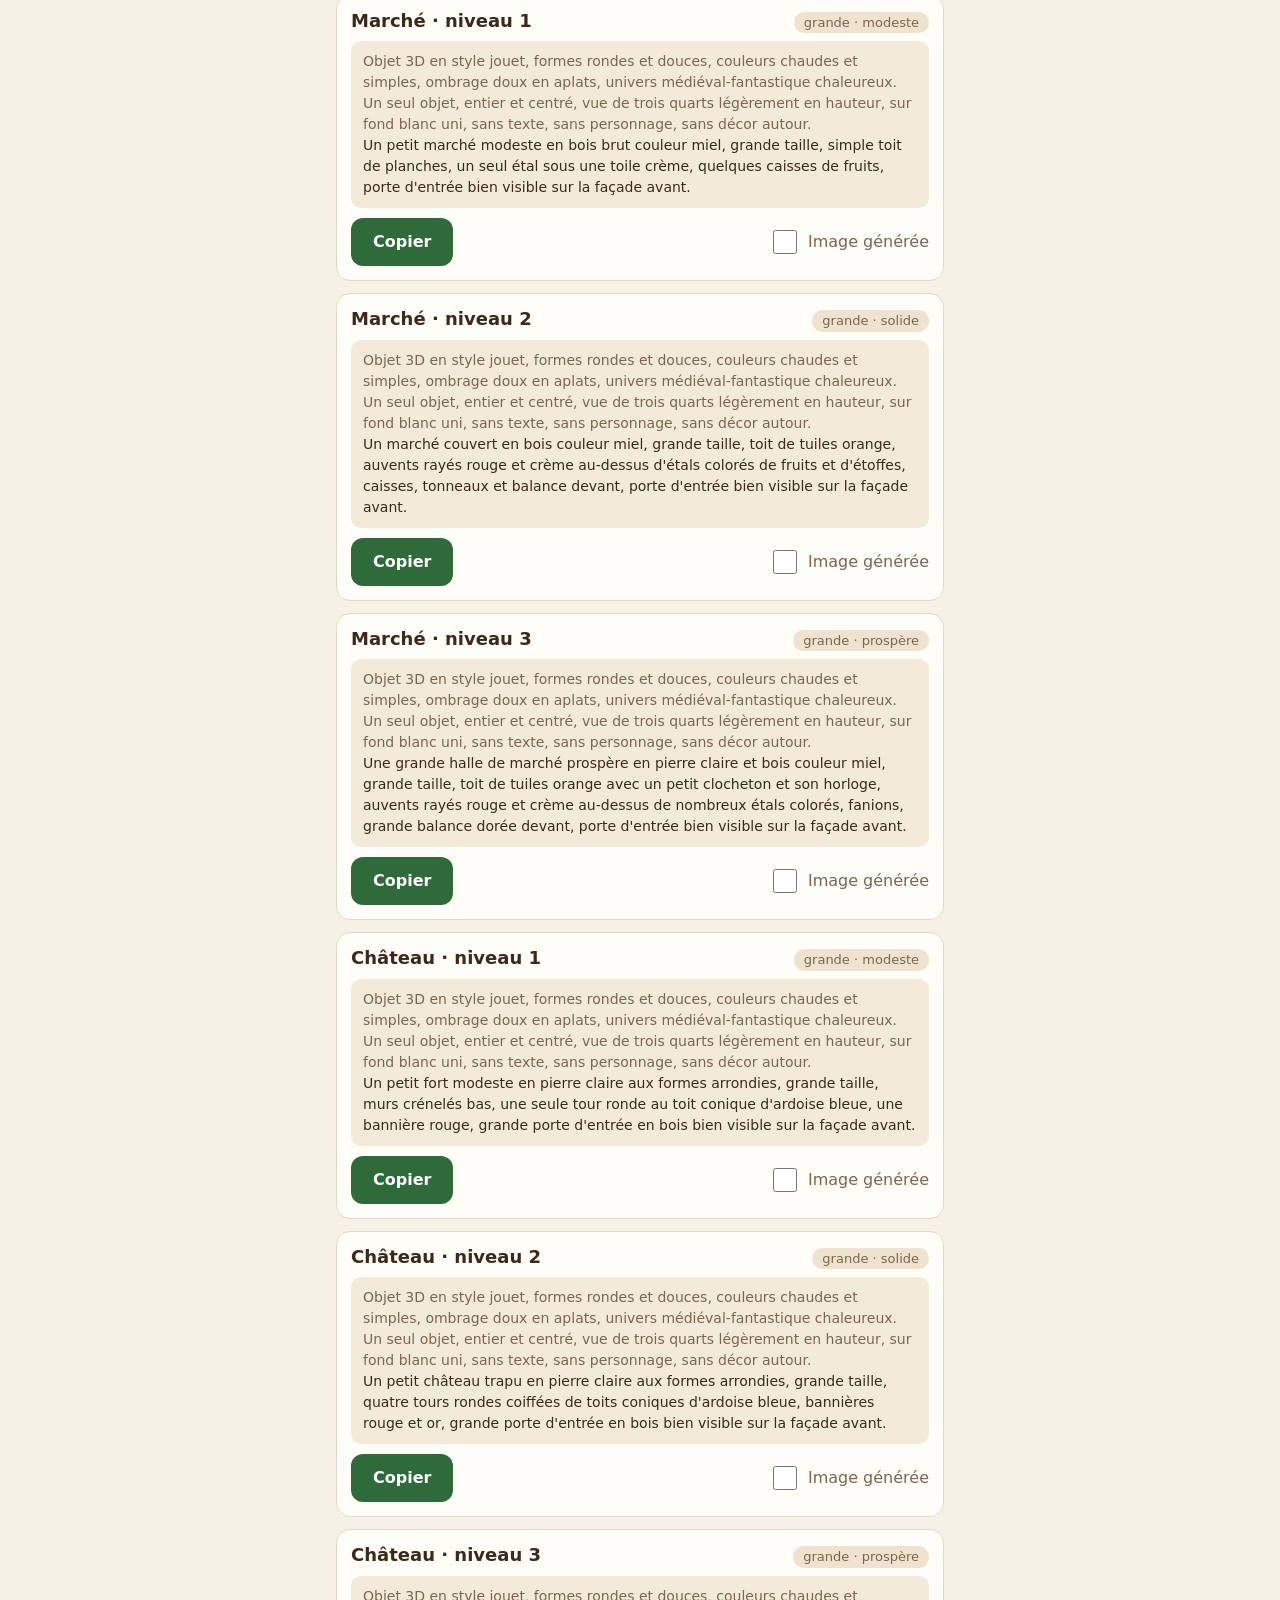
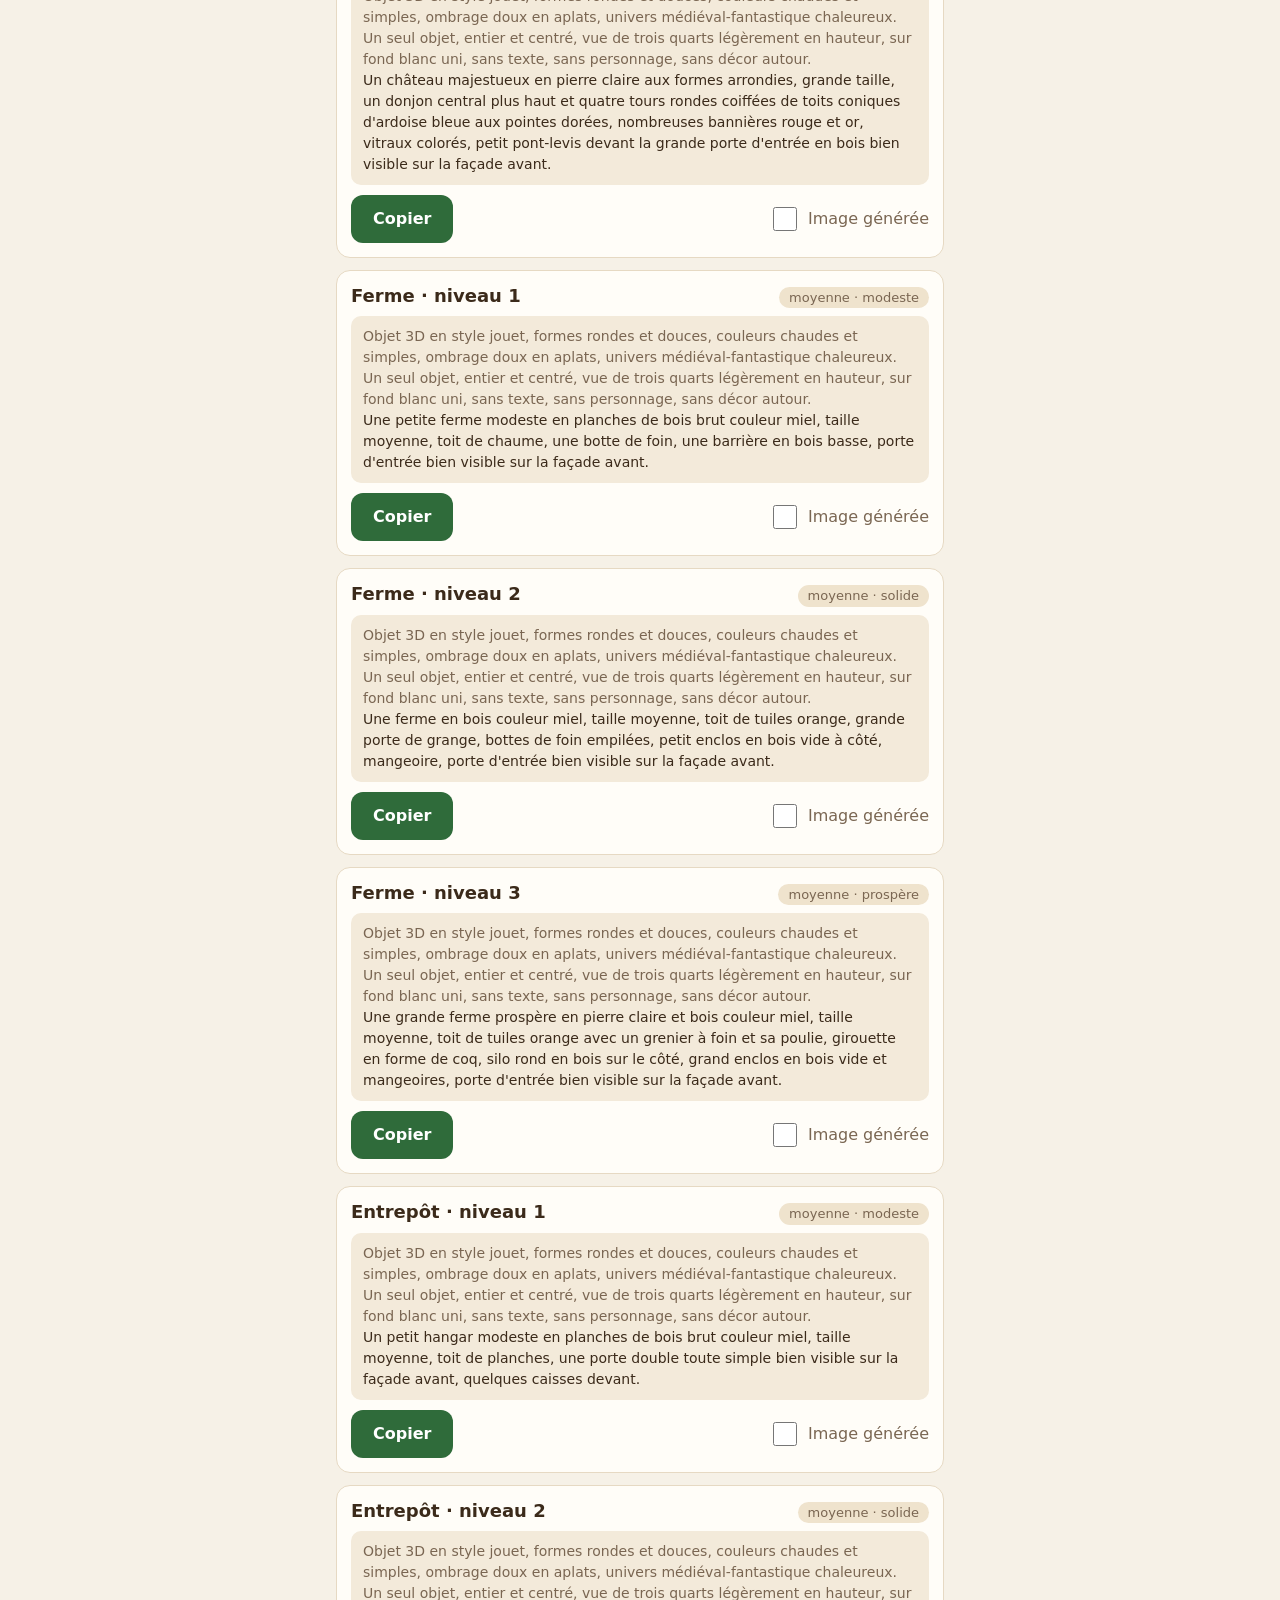
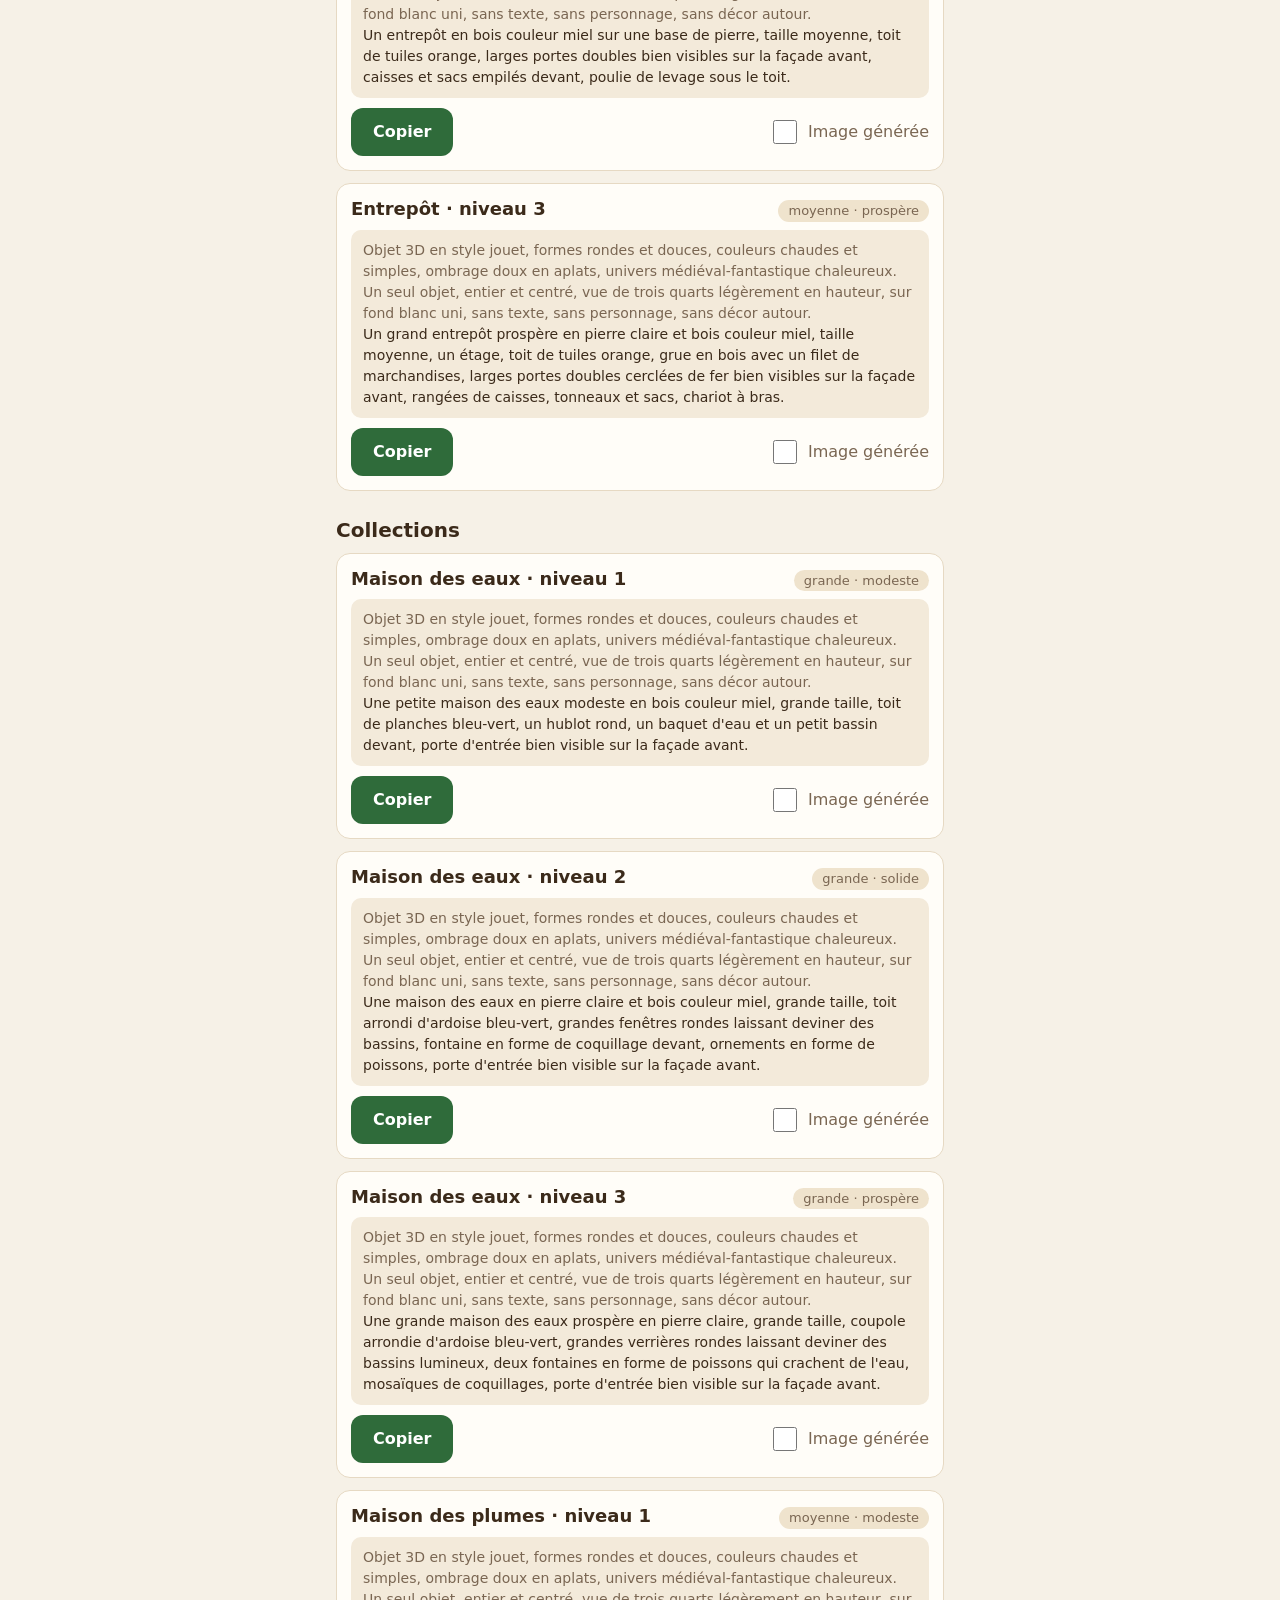
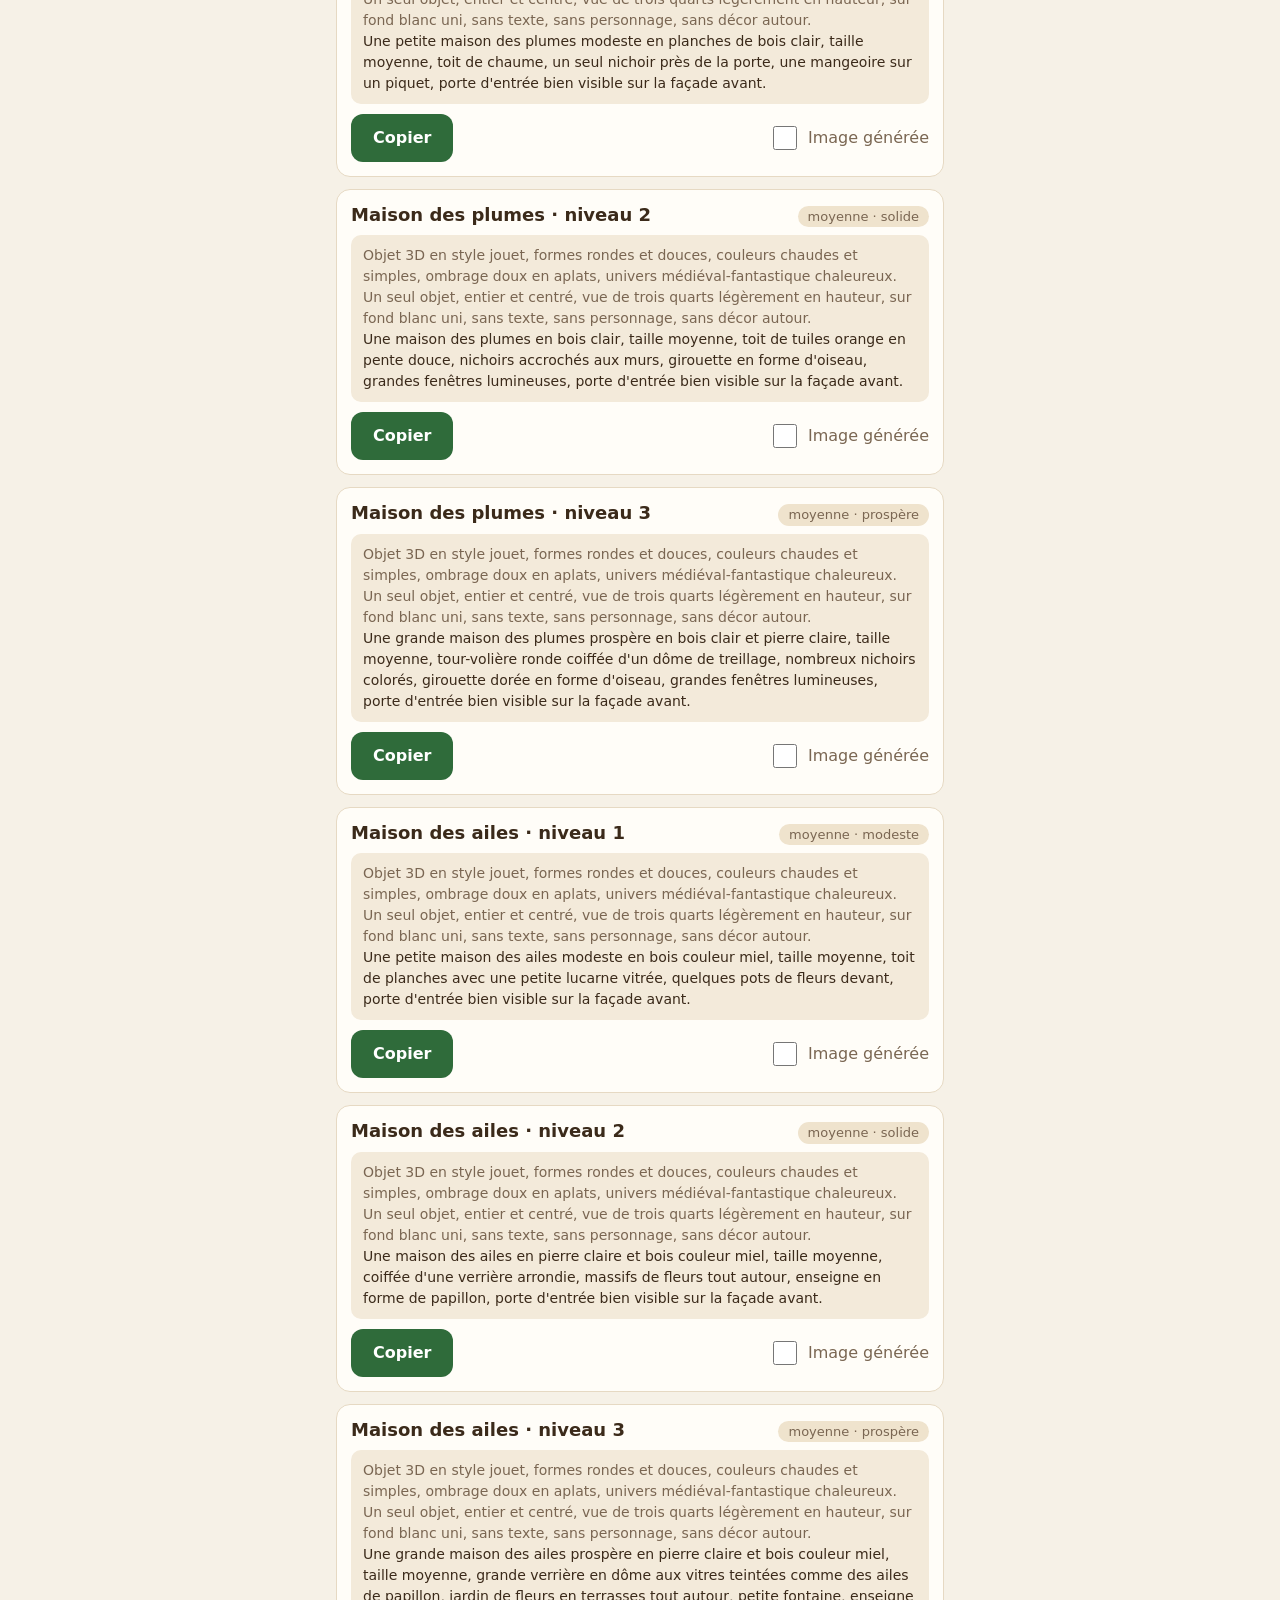
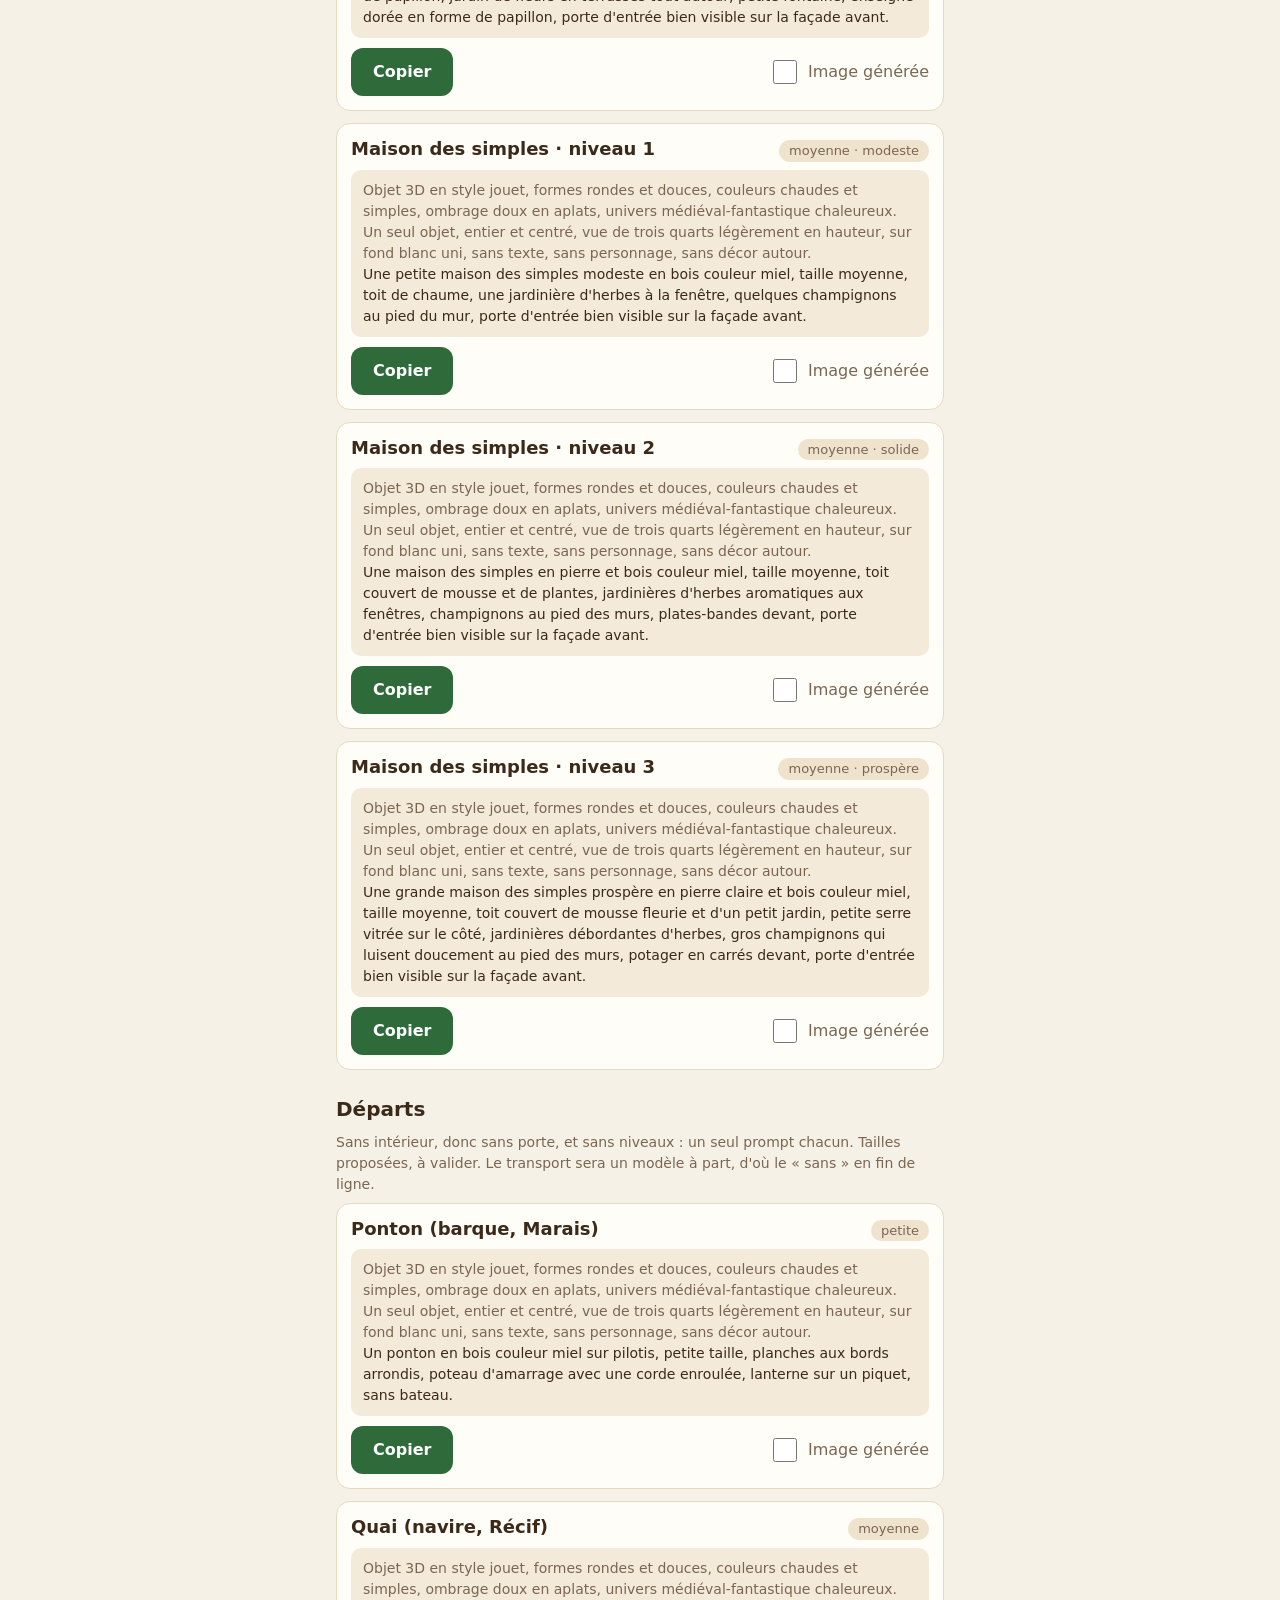
==== commit b8aa42ea: "Les prompts de la Carrière refaits pour les trois niveaux, à la demande de Yo : une carrière à ciel " ====
--- a/prompts.html
+++ b/prompts.html
@@ -82,9 +82,11 @@
     {id:"scierie", name:"Scierie", size:"moyenne", line:"Une scierie en bois couleur miel, taille moyenne, toit de tuiles orange, roue à eau sur le côté, scie circulaire sur un établi devant, piles de bûches, porte d'entrée bien visible sur la façade avant.",
       n1:"Une petite scierie modeste en planches de bois brut couleur miel, taille moyenne, toit de planches en pente simple, une grande scie posée sur deux tréteaux devant, un petit tas de bûches, porte d'entrée bien visible sur la façade avant.",
       n3:"Une grande scierie prospère sur un soubassement de pierre claire, taille moyenne, un étage en bois couleur miel, toit de tuiles orange avec une lucarne, grande roue à eau sur le côté, petite grue en bois qui soulève une bûche, planches bien rangées sur des râteliers, enseigne en forme de scie, porte d'entrée bien visible sur la façade avant."},
-    {id:"carriere", name:"Carrière", size:"moyenne", line:"Une carrière avec une cabane en bois couleur miel, taille moyenne, toit d'ardoise gris-bleu, blocs de pierre taillés empilés à côté, gros rochers arrondis aux veines de cuivre, lanterne accrochée près de l'entrée, porte d'entrée bien visible sur la façade avant.",
-      n1:"Une carrière modeste avec une petite cabane de planches brutes couleur miel, taille moyenne, toit de planches, quelques pierres empilées à côté, une pioche et un seau posés contre le mur, porte d'entrée bien visible sur la façade avant.",
-      n3:"Une carrière prospère avec un atelier de pierre claire taillée et de bois couleur miel, taille moyenne, toit d'ardoise gris-bleu, petite grue en bois qui soulève un bloc, wagonnet sur des rails, beaux blocs taillés bien alignés, deux lanternes près de l'entrée, porte d'entrée bien visible sur la façade avant."},
+    /* la Carrière refaite à ciel ouvert (Yo, 29 octobre 2026 : « ce troue fait défaut au jeu car il y aura la mine ») :
+       une roche taillée en marches, à plat, jamais de trou, de tunnel ni de galerie */
+    {id:"carriere", name:"Carrière", size:"moyenne", line:"Une carrière à ciel ouvert, taille moyenne : à gauche et derrière, un grand affleurement de roche gris-beige taillé en deux grandes marches, avec des faces bien plates et droites marquées de traces de ciseau, un bloc rectangulaire à moitié détaché de la roche avec des coins en bois enfoncés dans la fente, une échelle de bois posée contre la marche du haut, quelques gros rochers arrondis aux veines de cuivre, aucun trou, aucun tunnel, aucune entrée de galerie, aucune grotte ; à droite, une cabane de planches couleur miel, toit d'ardoise gris-bleu, porte de planches avec pentures de fer et anneau, deux marches de pierre plate devant la porte, une lanterne de fer pendue à droite de la porte ; devant, des blocs de pierre taillés bien empilés et une brouette en bois chargée de pierres ; le tout posé sur une plaque de sable clair, porte d'entrée bien visible sur la façade avant.",
+      n1:"Une carrière modeste à ciel ouvert, taille moyenne : à gauche et derrière, un gros affleurement de roche gris-beige taillé en marches, avec des faces bien plates et droites marquées de traces de ciseau, deux blocs rectangulaires à moitié détachés de la roche avec des coins en bois enfoncés dans la fente, aucun trou, aucun tunnel, aucune entrée de galerie, aucune grotte ; à droite, une petite cabane de planches brutes debout couleur miel, toit à deux pentes en larges planches cloutées avec un faîte en bois, porte de planches avec pentures de fer et anneau, deux marches de pierre plate devant la porte, une lanterne de fer pendue sur une petite potence à droite de la porte ; contre le mur de la cabane, à gauche de la porte, une pioche appuyée et un seau en bois cerclé de fer ; devant à gauche, quelques blocs de pierre taillés empilés et des éclats de pierre ; le tout posé sur une petite plaque de sable clair, porte d'entrée bien visible sur la façade avant.",
+      n3:"Une grande carrière prospère à ciel ouvert, taille moyenne : à gauche et derrière, un grand front de roche gris-beige taillé en trois marches bien nettes, aux faces plates et droites marquées de traces de ciseau, un beau bloc en cours de découpe sur la marche du haut, aucun trou, aucun tunnel, aucune entrée de galerie, aucune grotte ; à droite, un atelier au rez-de-chaussée de pierre claire taillée et à l'étage de bois couleur miel, toit d'ardoise gris-bleu, porte de bois avec pentures de fer sur deux marches de pierre, deux lanternes de fer de chaque côté de la porte ; une petite grue en bois qui soulève un bloc de pierre au bout d'une corde ; un wagonnet en bois sur de courts rails posés au sol le long de la roche ; devant, de beaux blocs taillés bien alignés et une statue de pierre inachevée ; le tout posé sur un dallage de pierres et de sable clair, porte d'entrée bien visible sur la façade avant."},
     {id:"forge", name:"Forge", size:"moyenne", line:"Une forge en pierre grise aux angles arrondis, taille moyenne, toit d'ardoise gris-bleu, grosse cheminée de pierre qui fume, lueur orange des braises par une ouverture, enclume et baquet d'eau à côté, porte d'entrée bien visible sur la façade avant.",
       n1:"Une petite forge modeste en pierres brutes et bois sombre, taille moyenne, toit de planches, petite cheminée de pierre qui fume à peine, foyer ouvert aux braises orange sous un auvent, une enclume posée sur une souche, porte d'entrée bien visible sur la façade avant.",
       n3:"Une grande forge prospère en pierre grise taillée aux angles arrondis, taille moyenne, toit d'ardoise gris-bleu à deux cheminées qui fument, large ouverture aux braises orange, gros soufflet de cuir, râtelier d'armes et de boucliers devant, enseigne en fer forgé en forme d'enclume, porte d'entrée bien visible sur la façade avant."},
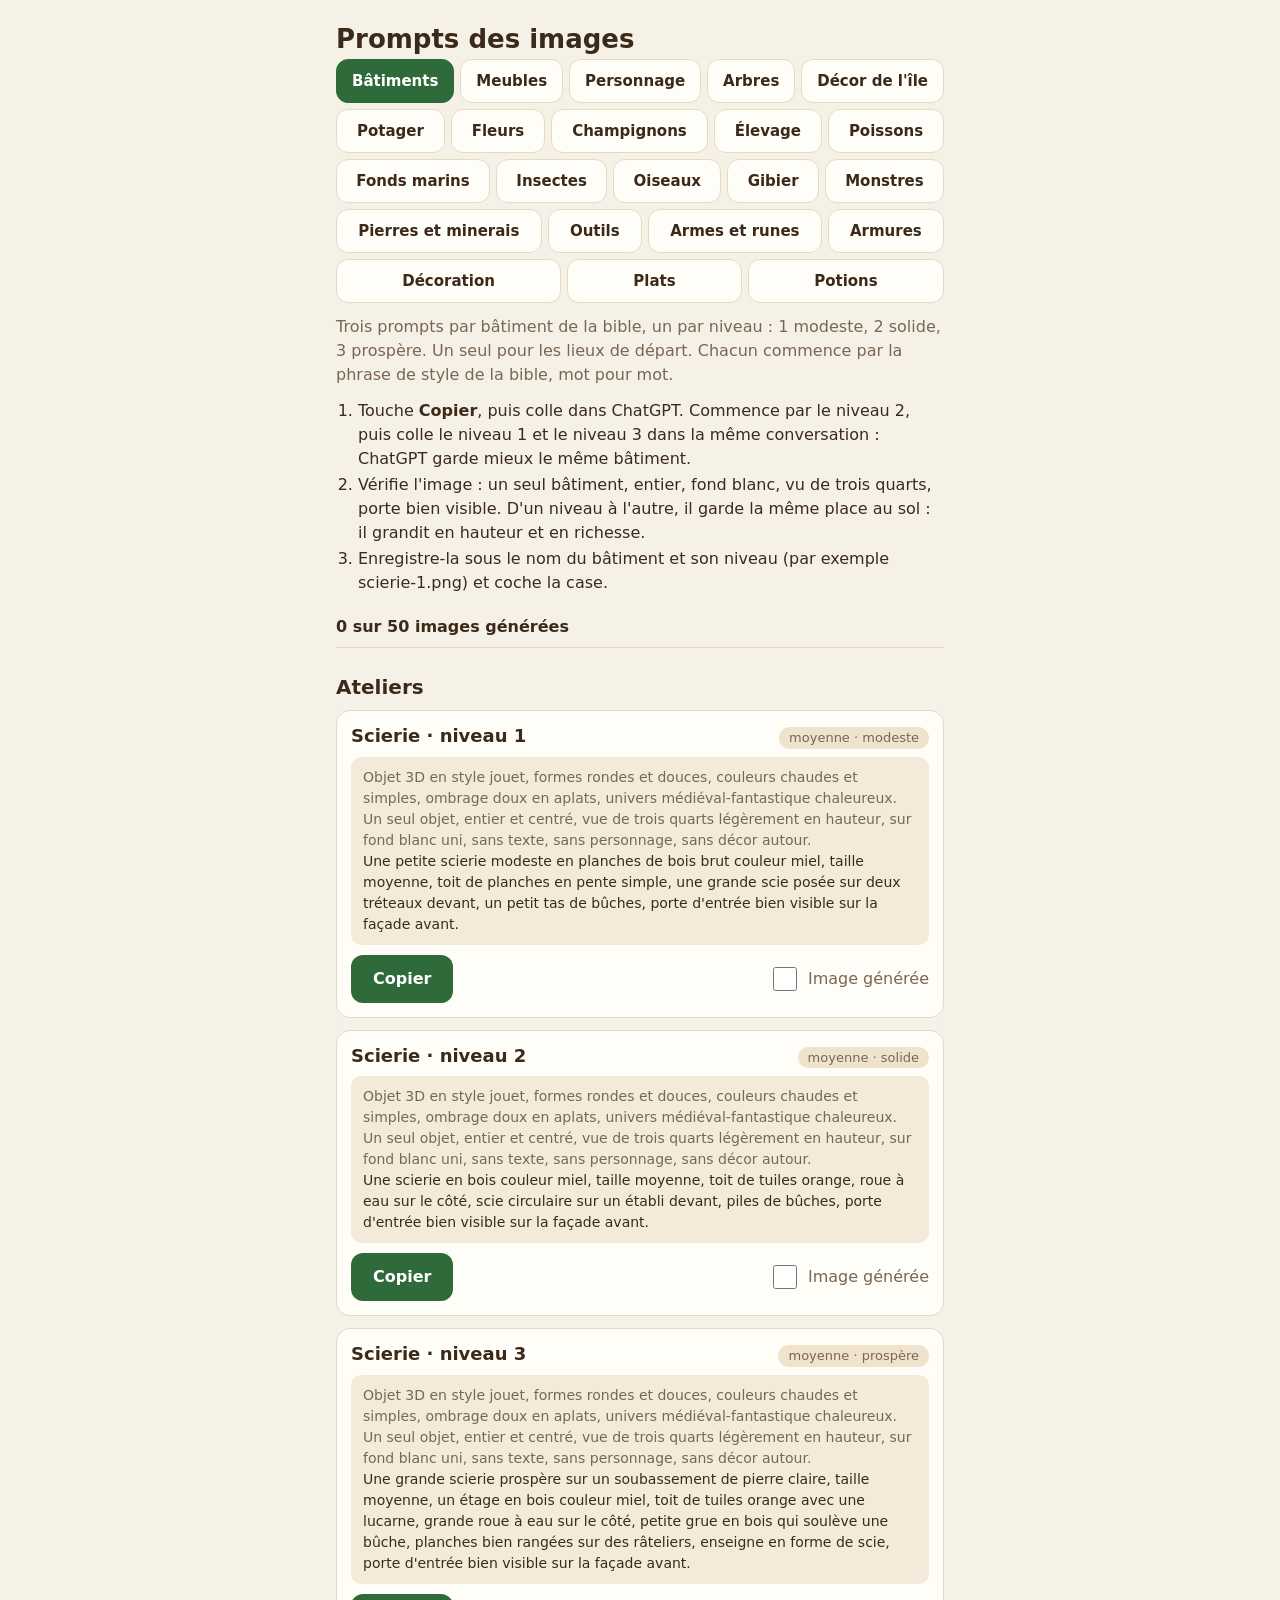
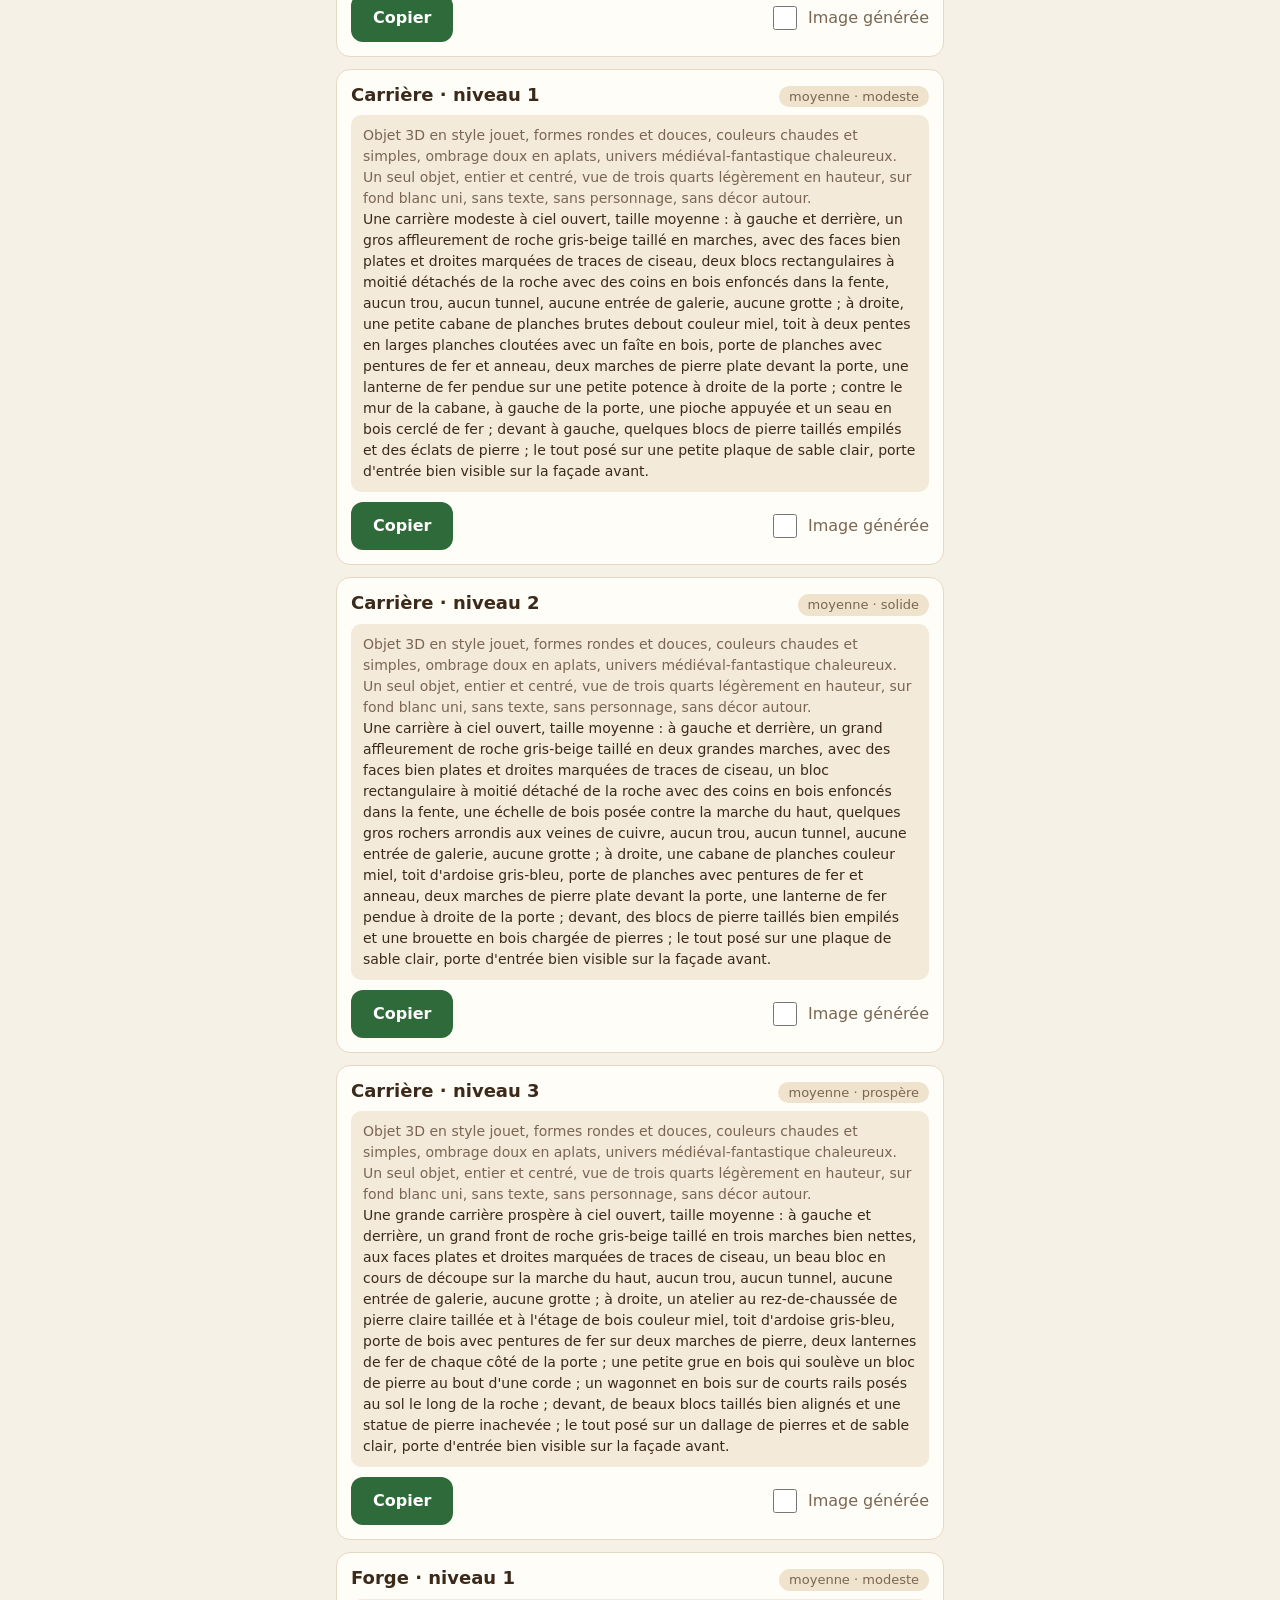
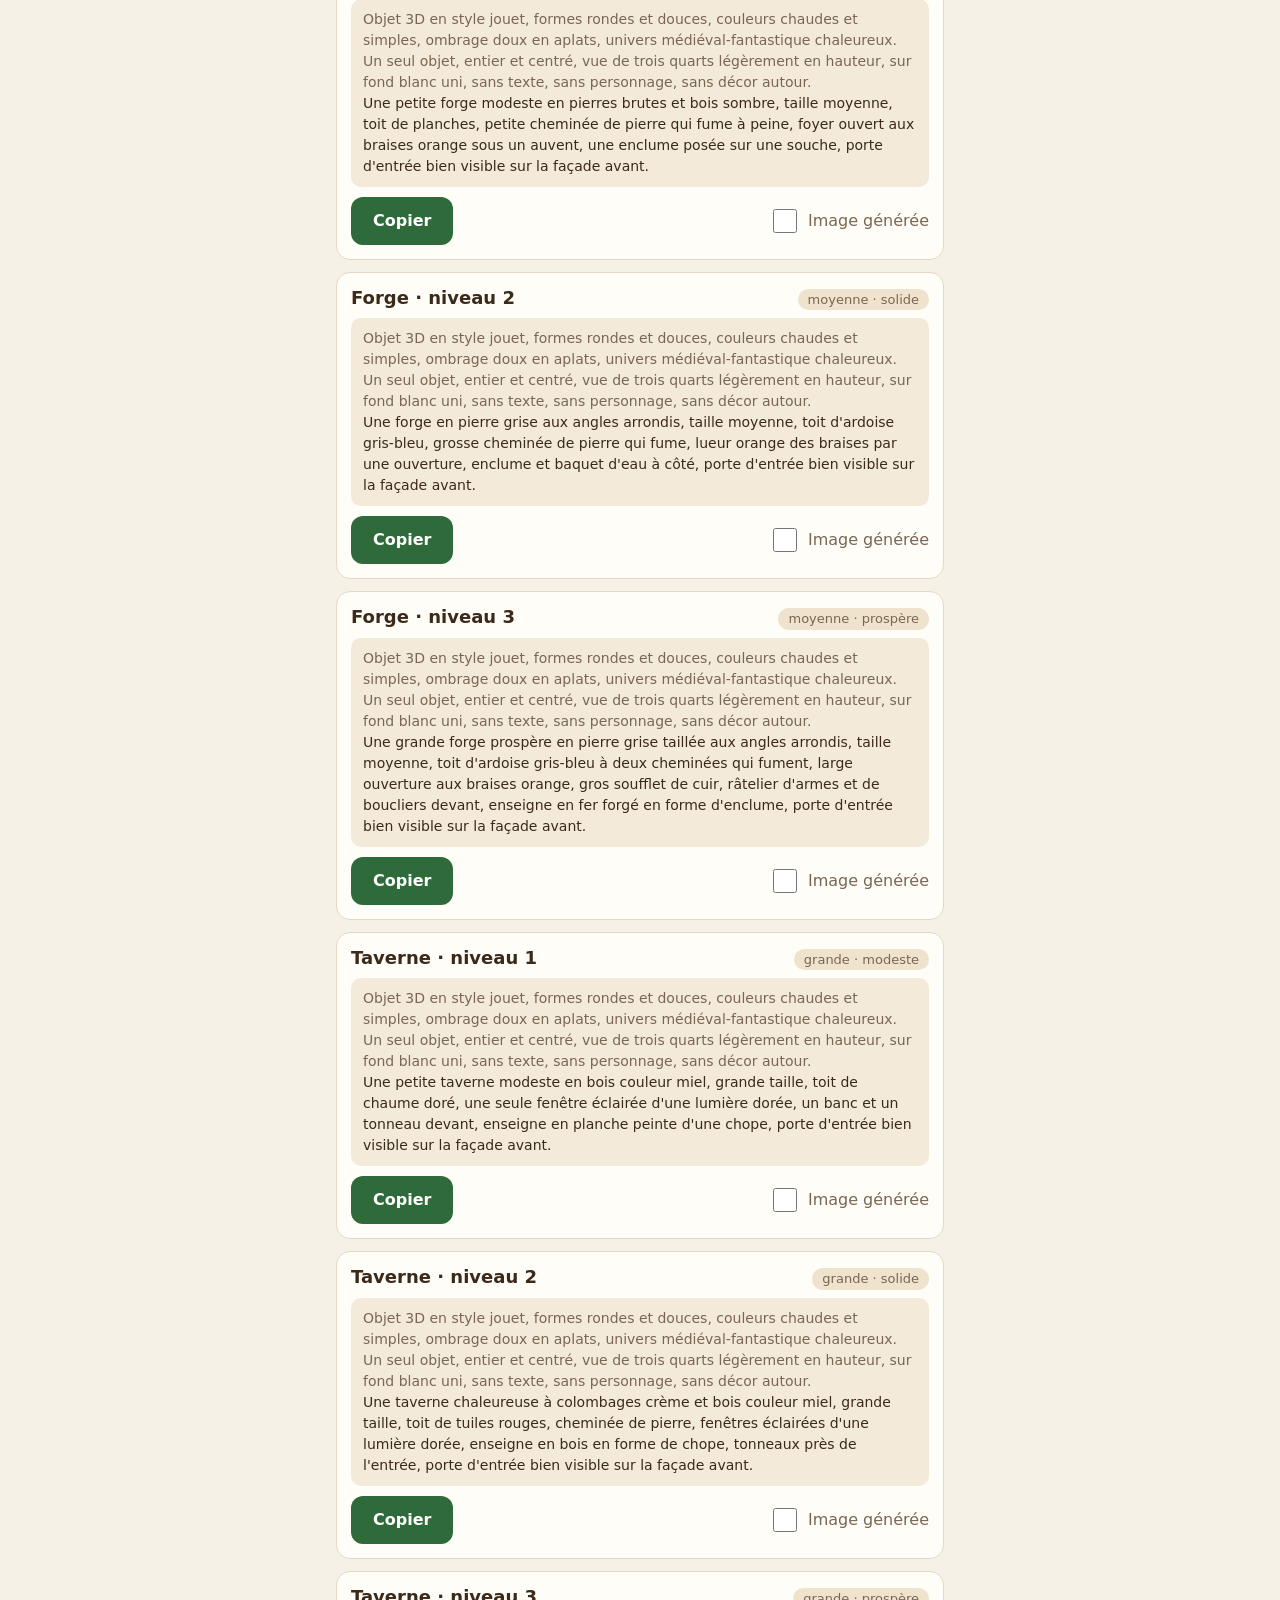
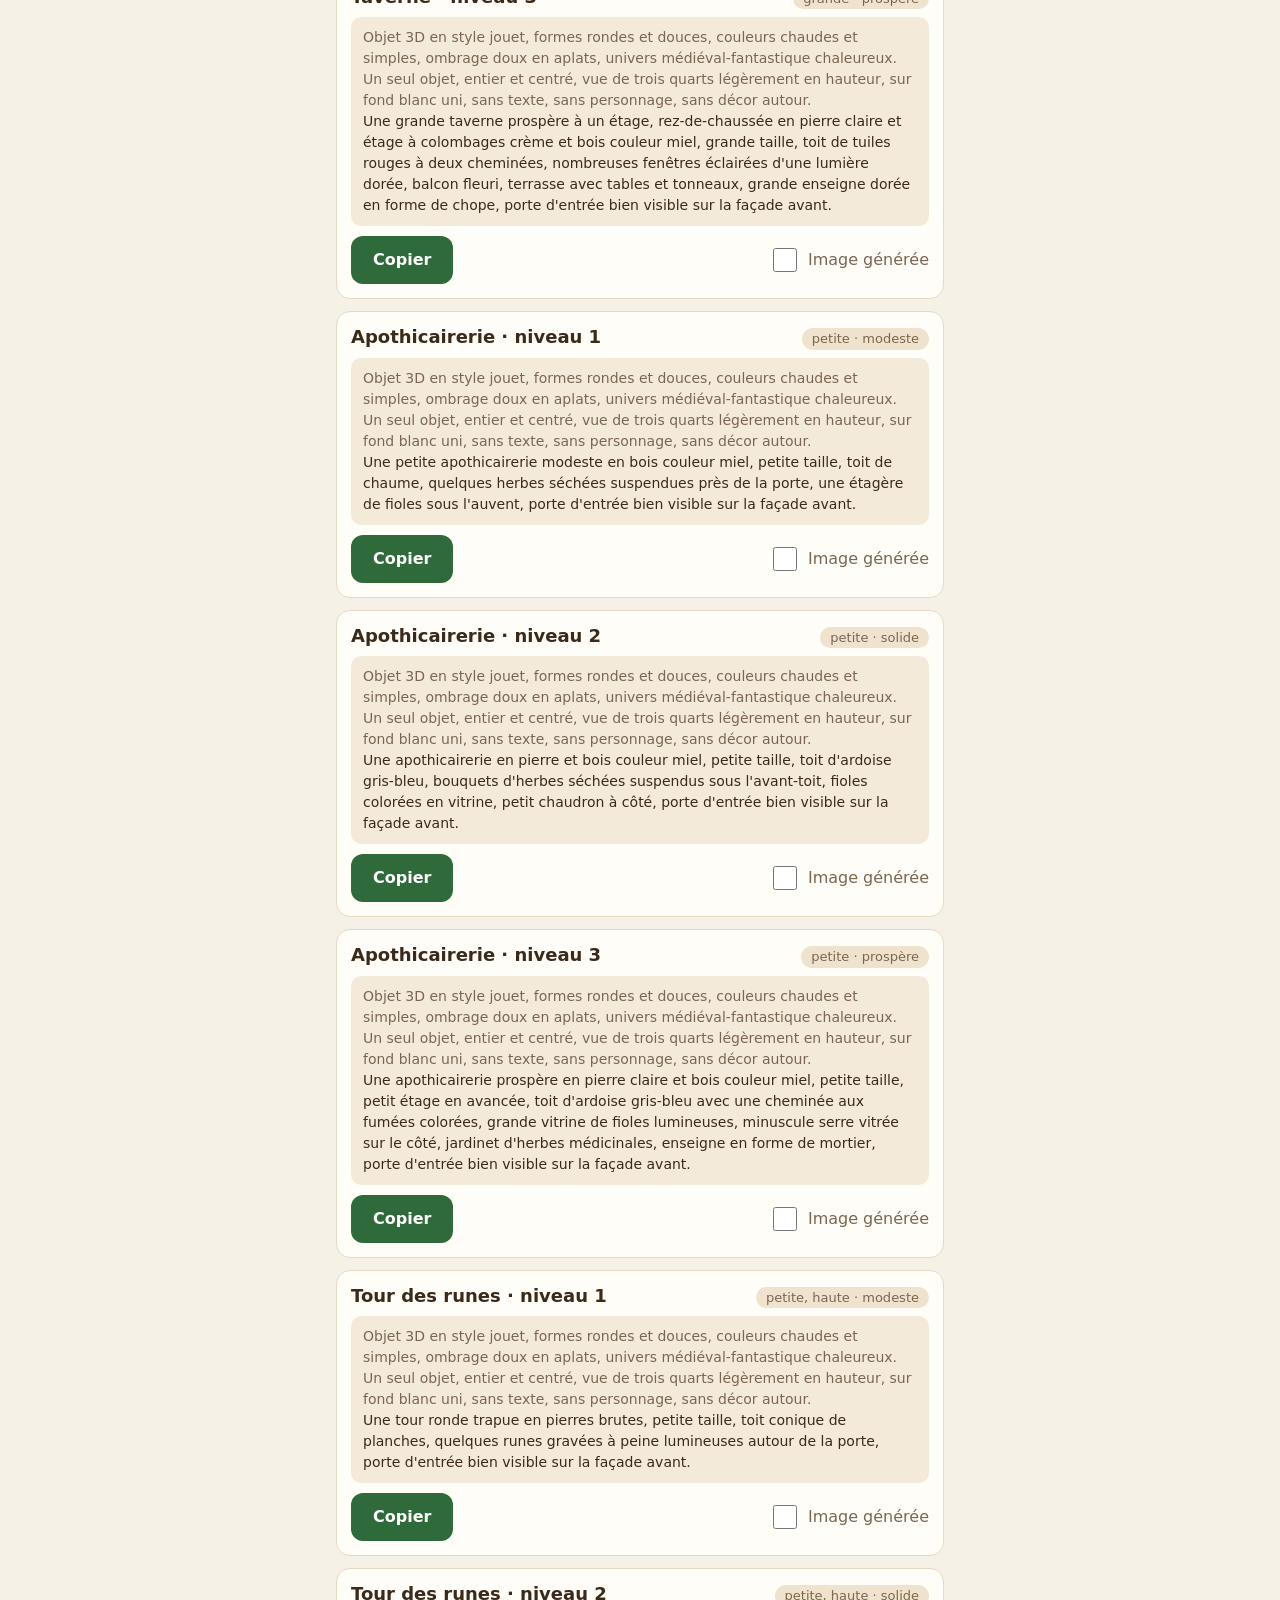
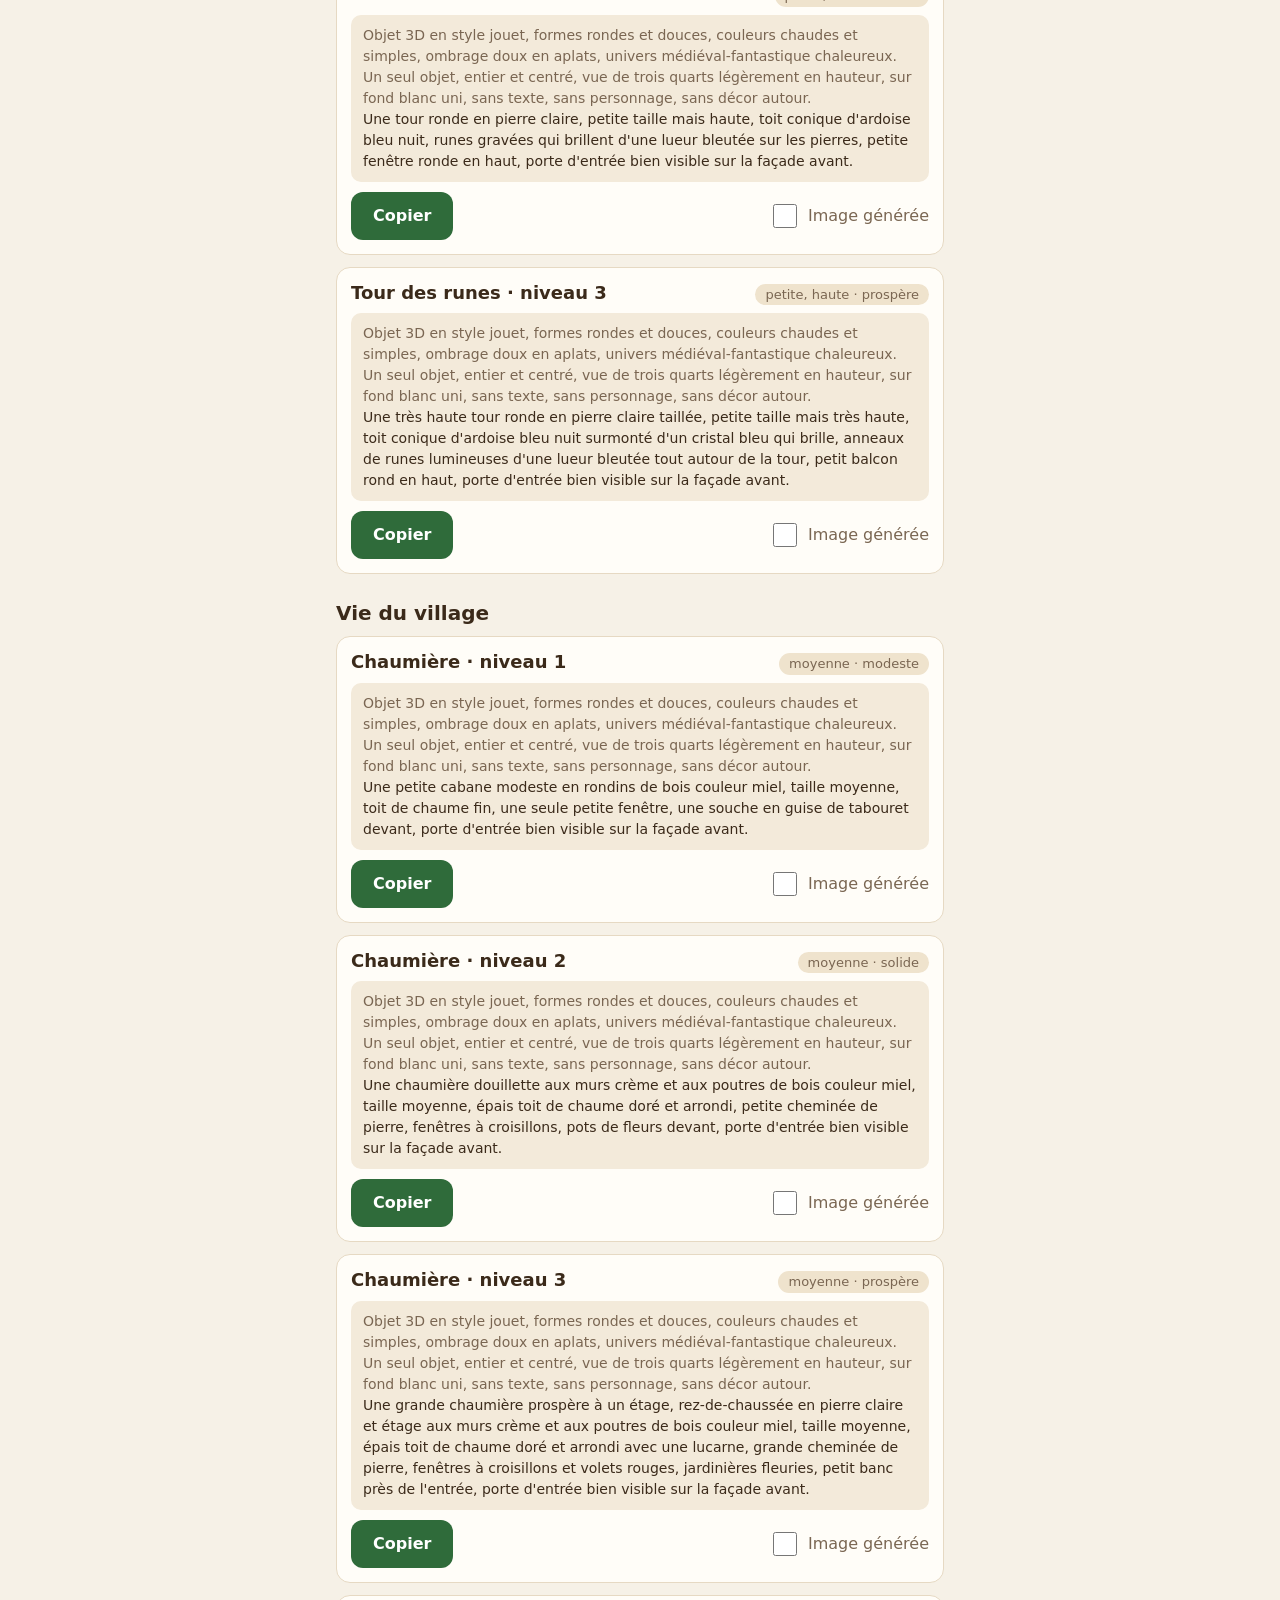
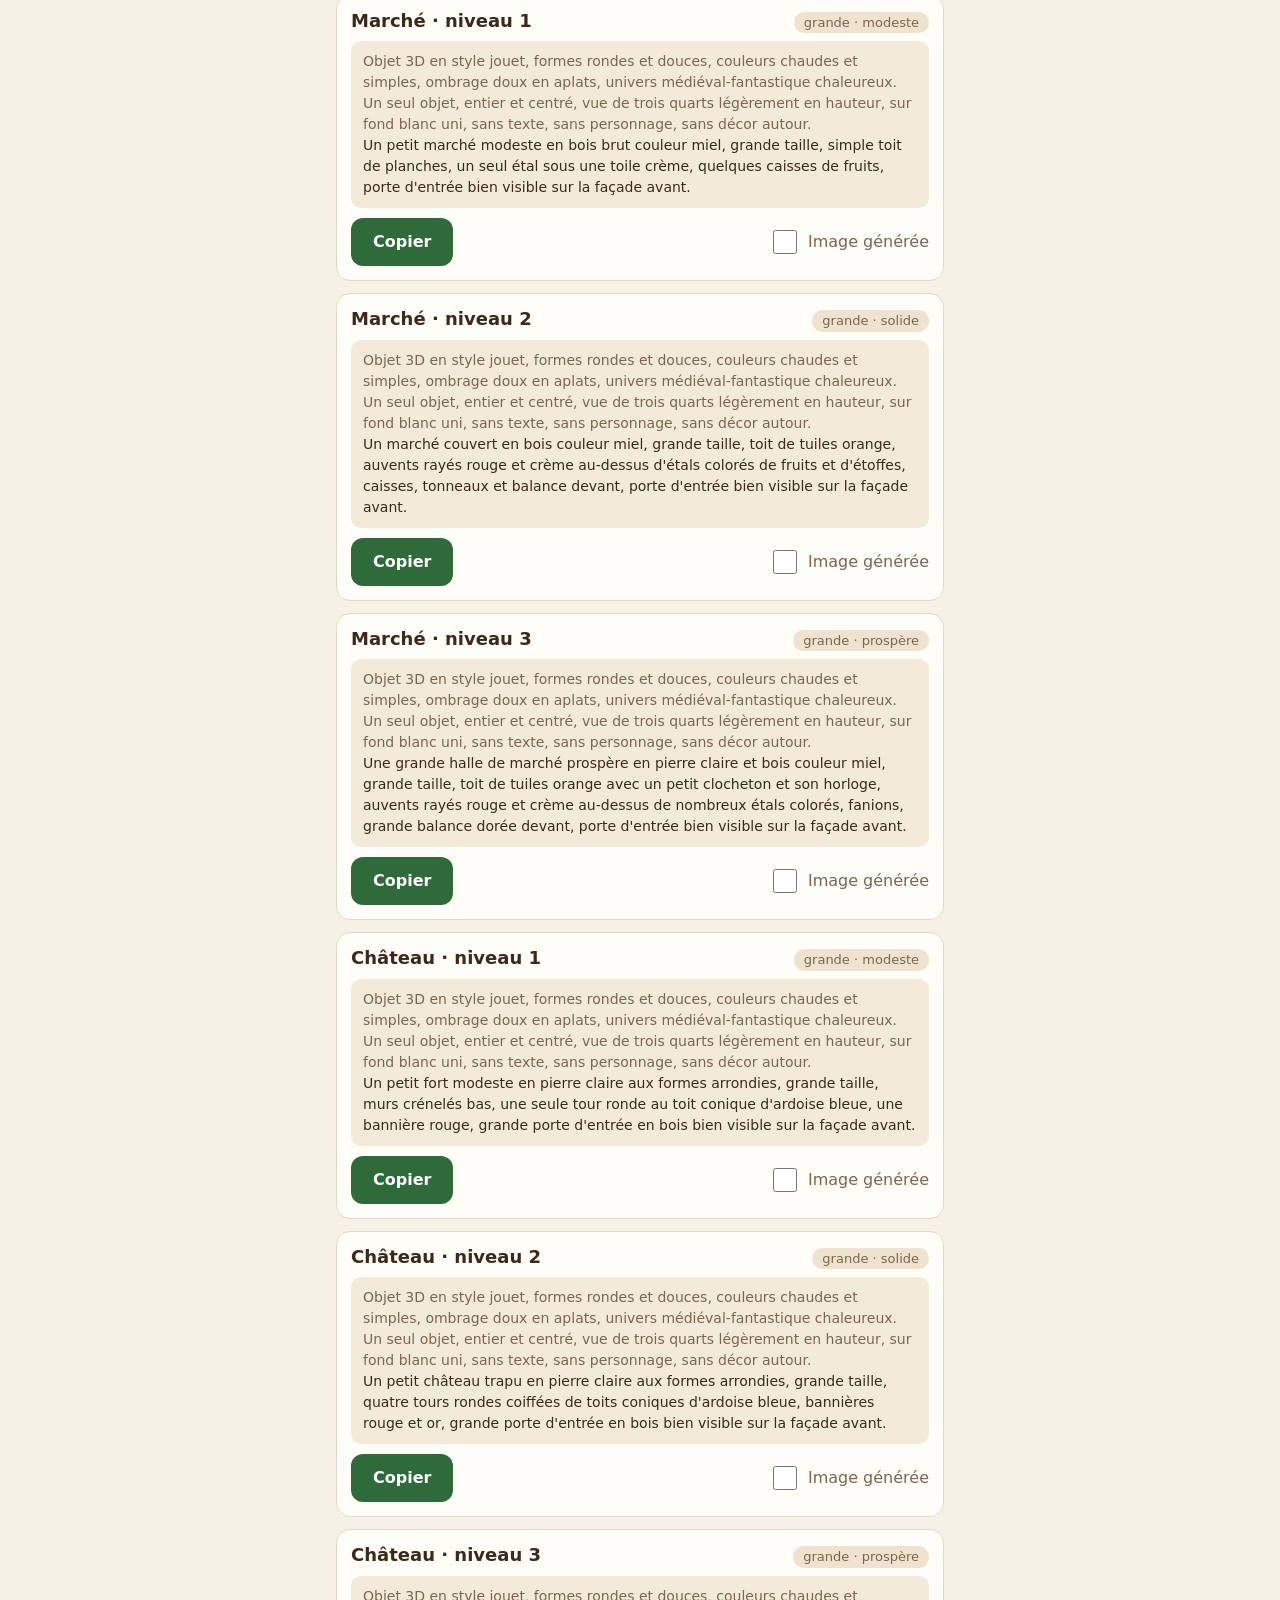
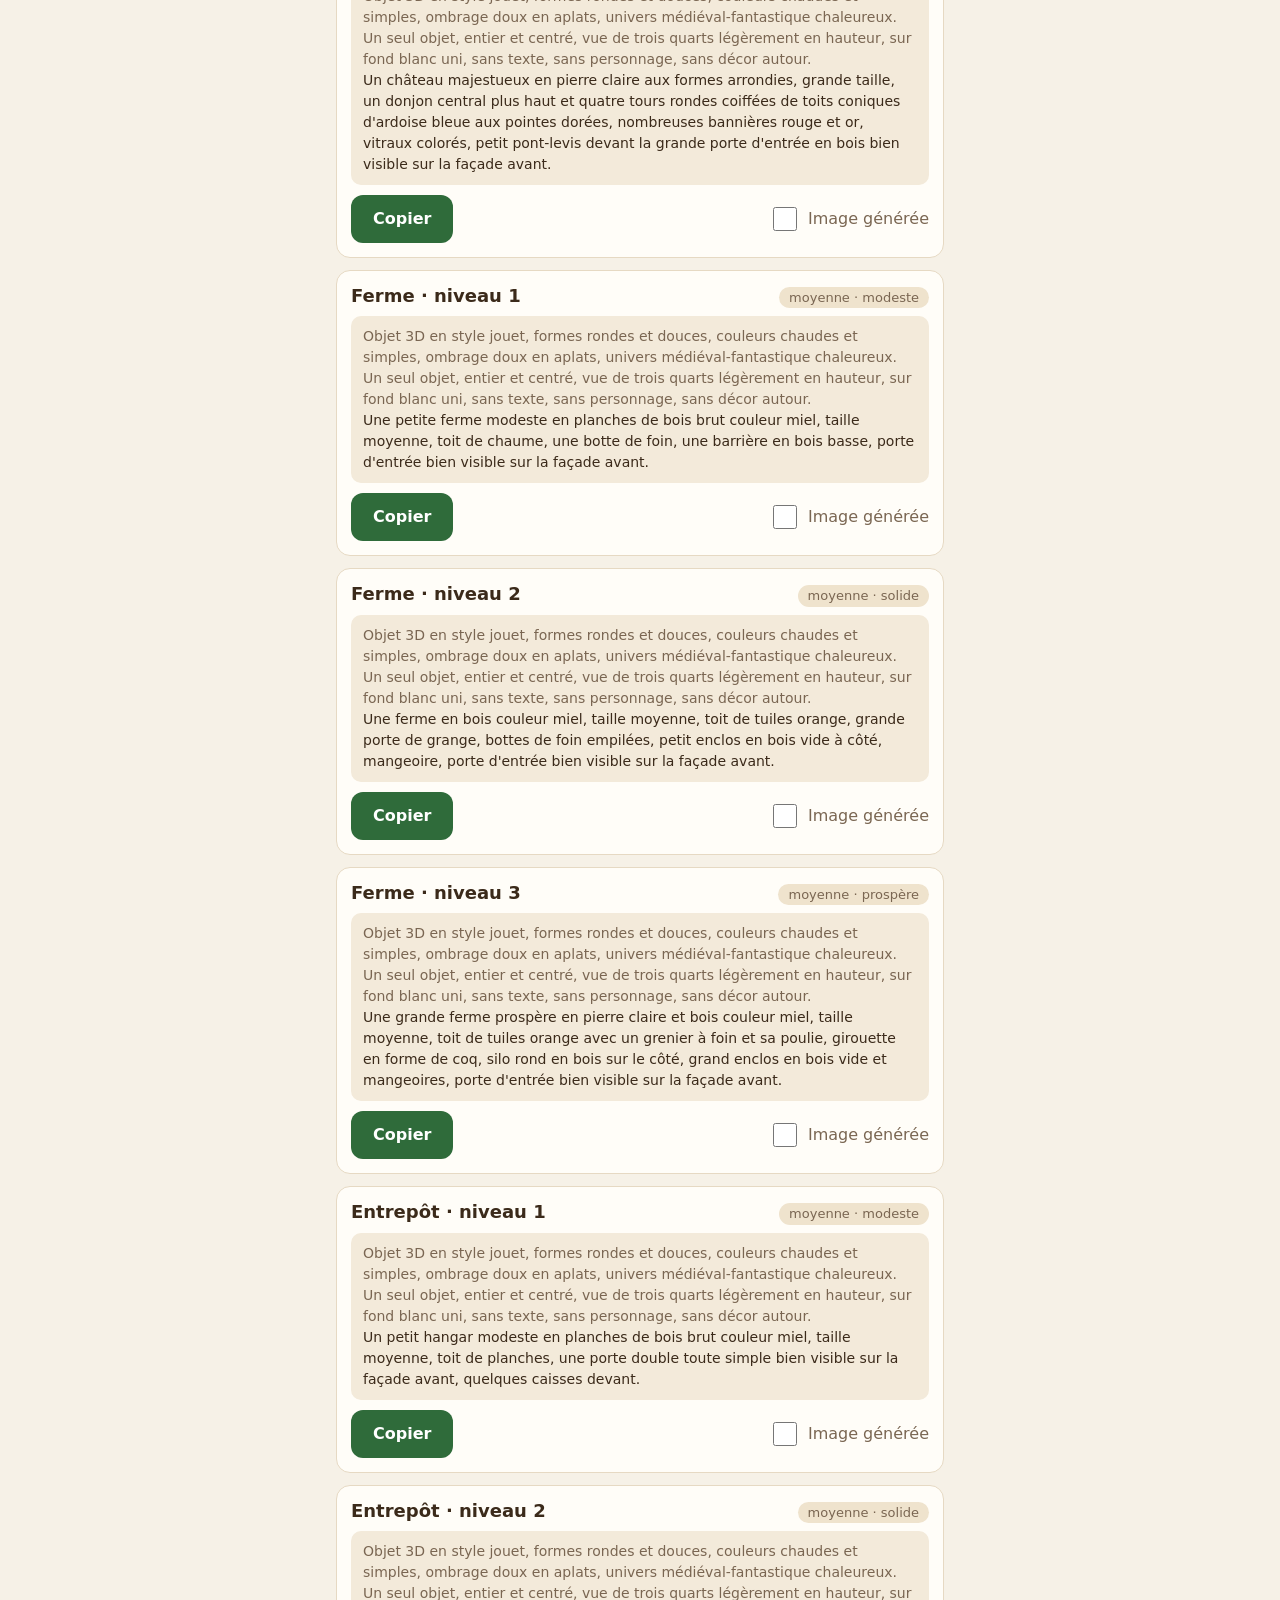
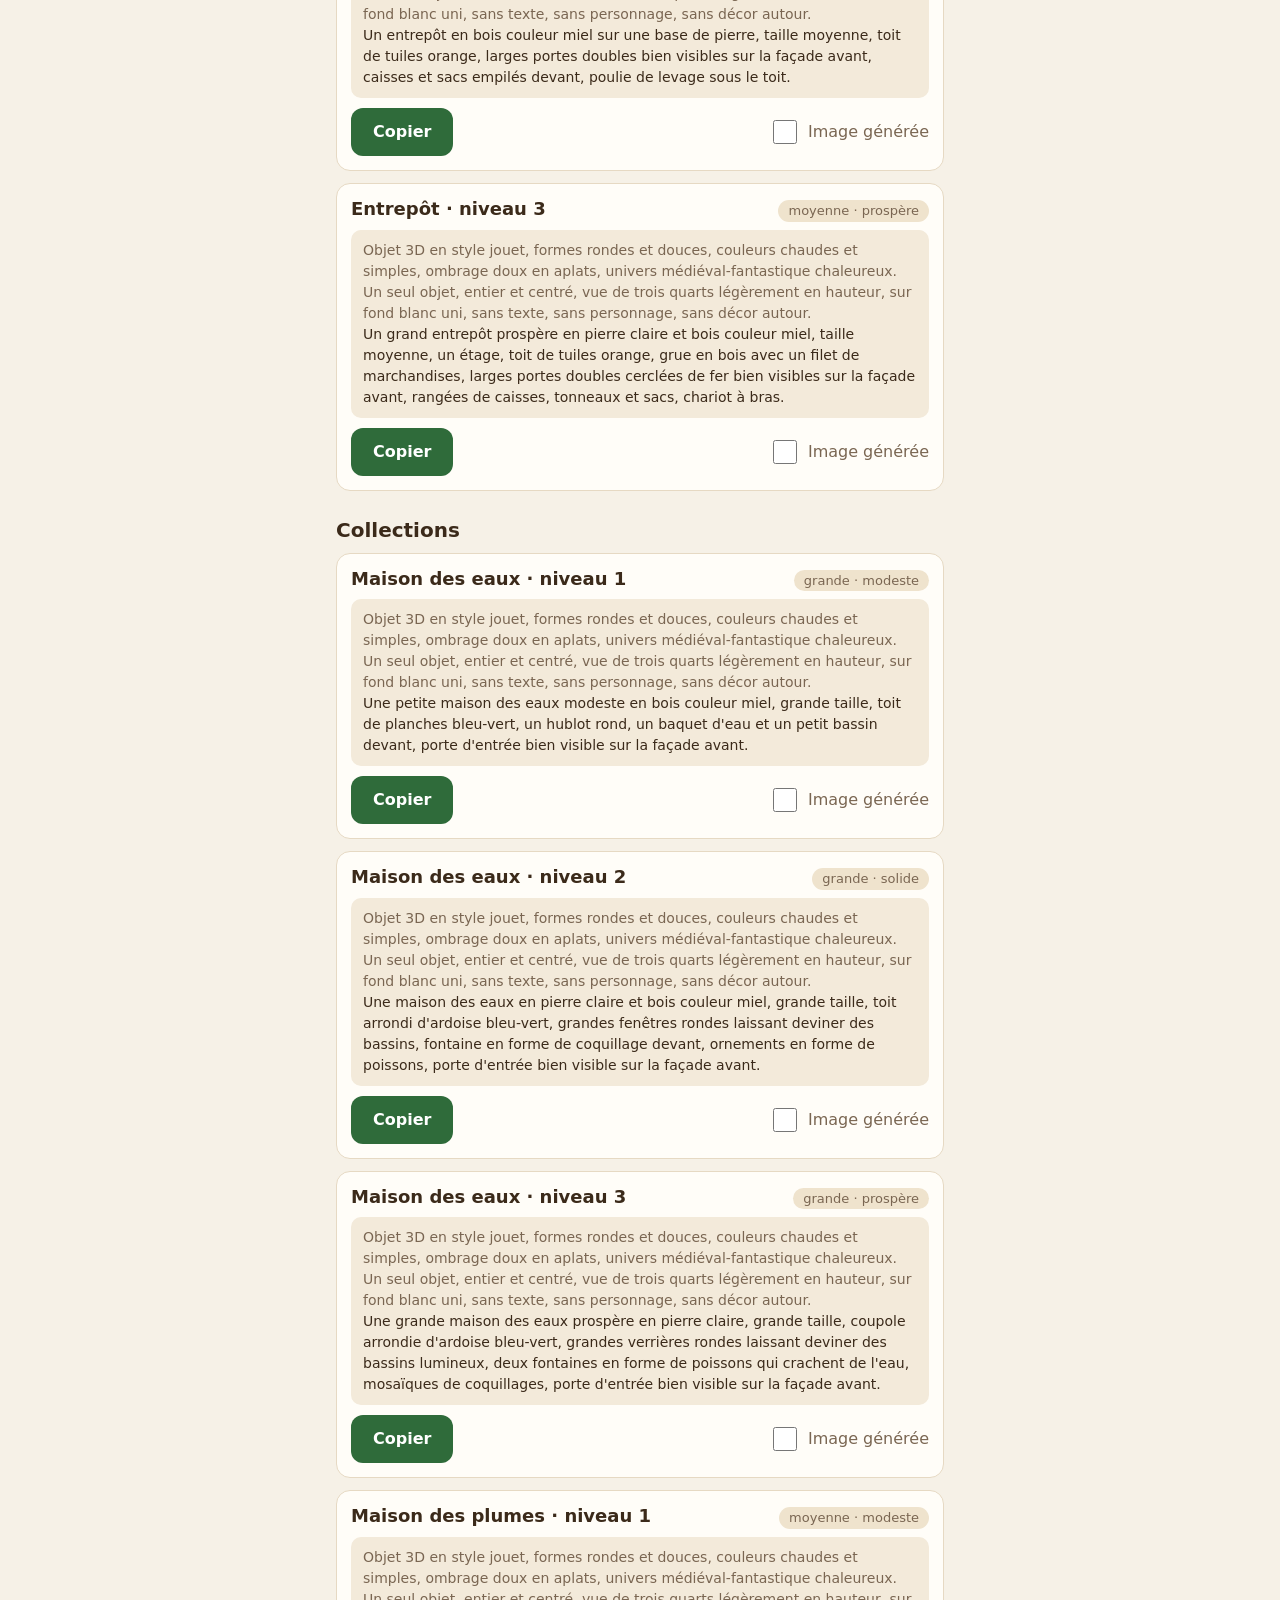
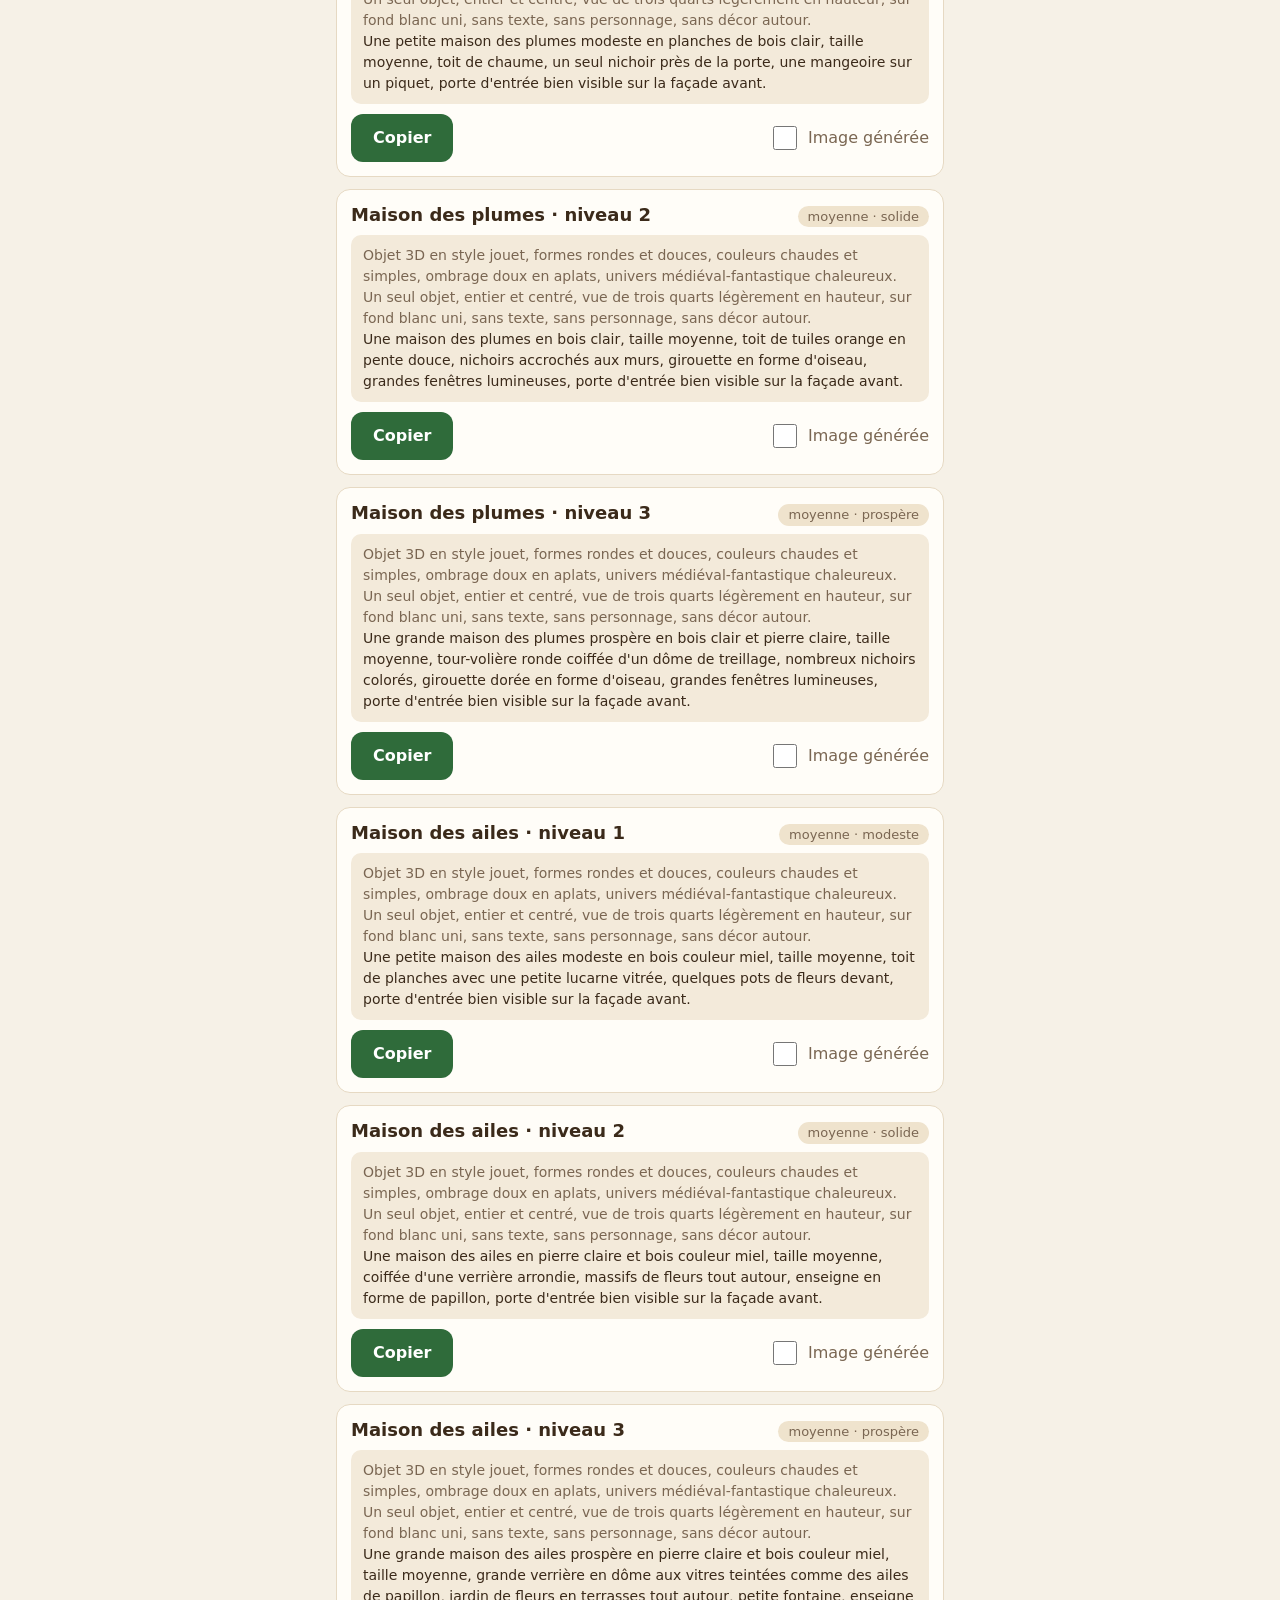
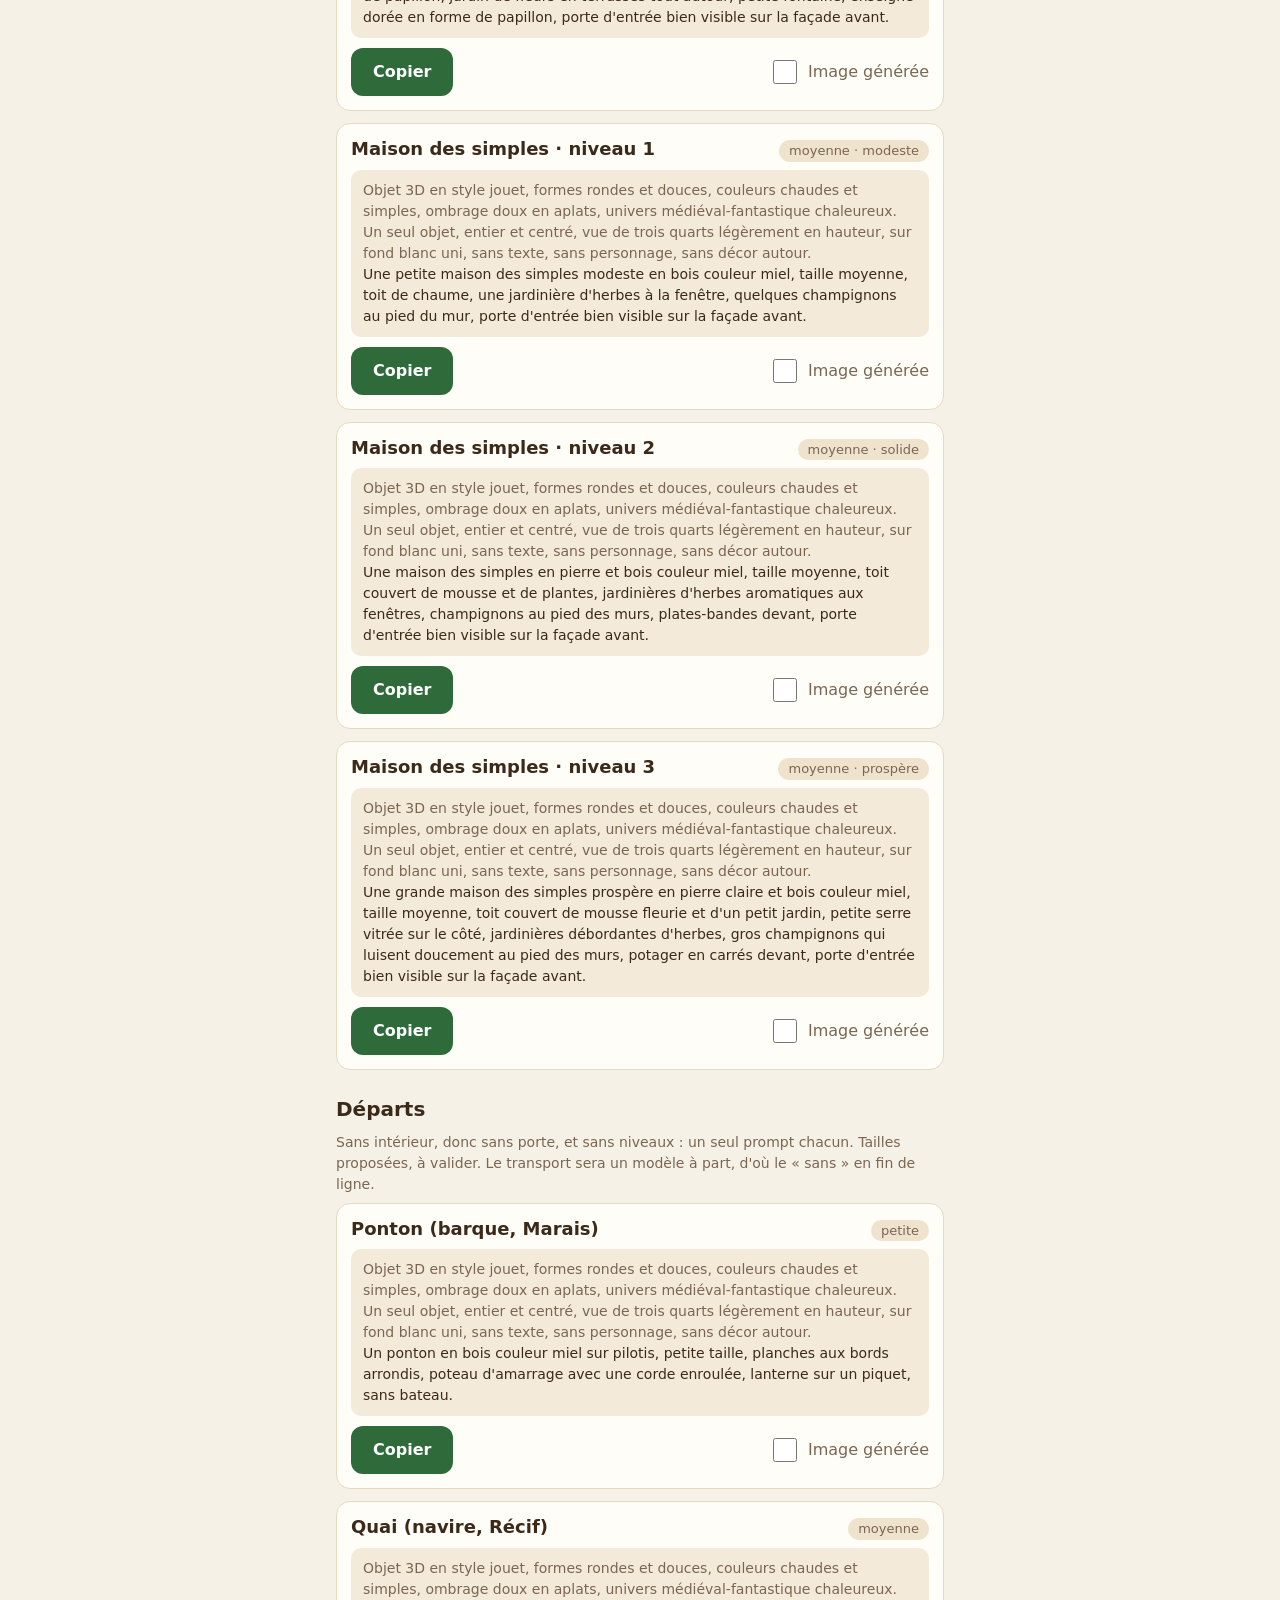
==== commit a27cb1ce: "Les prompts du personnage, à la demande de Yo : un onglet « Personnage » sur la page des prompts, la" ====
--- a/prompts.html
+++ b/prompts.html
@@ -184,7 +184,23 @@
     steps:["Touche <b>Copier</b>, puis colle dans ChatGPT. Commence par le niveau 2, puis colle le niveau 1 et le niveau 3 dans la même conversation : ChatGPT garde mieux le même bâtiment.", "Vérifie l'image : un seul bâtiment, entier, fond blanc, vu de trois quarts, porte bien visible. D'un niveau à l'autre, il garde la même place au sol : il grandit en hauteur et en richesse.", "Enregistre-la sous le nom du bâtiment et son niveau (par exemple scierie-1.png) et coche la case."]},
   meubles:{label:"Meubles", families:MEUBLES,
     lead:"Un prompt par meuble et par plan de travail, prêt pour ChatGPT. Chacun commence par la phrase de style de la bible, mot pour mot. L'image montre la couleur d'origine du meuble.",
-    steps:["Touche <b>Copier</b>, puis colle dans ChatGPT.", "Vérifie l'image : un seul meuble, entier, fond blanc, vu de trois quarts, le devant bien visible.", "Enregistre-la sous le nom du meuble (par exemple chaise.png) et coche la case."]}
+    steps:["Touche <b>Copier</b>, puis colle dans ChatGPT.", "Vérifie l'image : un seul meuble, entier, fond blanc, vu de trois quarts, le devant bien visible.", "Enregistre-la sous le nom du meuble (par exemple chaise.png) et coche la case."]},
+  /* Le personnage (étape 2.5 de la bible : « Personnalisation de base : visage, cheveux, tenue » ; Yo, 30 octobre 2026 :
+     « le choix sur une fille ou garçon », « Seulement la base pour commencer ») : la ligne « Personnage » de la fiche de
+     commande de la bible (trois têtes de haut ; vue de face, corps entier, pose neutre debout, bras légèrement écartés), le
+     style des créatures (vue de face, sans « sans personnage ») ; la même tenue pour les deux, sa couleur se choisira dans le jeu */
+  personnage:{label:"Personnage", style:"creature", families:[
+    {name:"La fille et le garçon", note:"La même tunique pour les deux : sa couleur se choisira dans le jeu, comme la peau et les cheveux.", items:[
+      {id:"p-fille", name:"La fille", size:"1 P", line:"Une jeune villageoise médiévale de trois têtes de haut, ronde et douce comme un jouet : une grande tête ronde au visage doux, de grands yeux ovales sombres et simples, de petits sourcils fins, un petit nez rond, des joues roses, une petite bouche souriante ; des cheveux châtains mi-longs avec une frange ; une tunique de lin vert tendre à manches longues qui descend aux genoux, serrée à la taille par une ceinture de cuir brun à boucle de laiton, des chausses brun clair et de petites bottes de cuir souple ; des mains rondes et simples ; vue de face, corps entier, pose neutre debout, bras légèrement écartés."},
+      {id:"p-garcon", name:"Le garçon", size:"1 P", line:"Un jeune villageois médiéval de trois têtes de haut, rond et doux comme un jouet : une grande tête ronde au visage doux, de grands yeux ovales sombres et simples, des sourcils un peu plus épais, un petit nez rond, des joues roses, une petite bouche souriante ; des cheveux châtains courts et un peu ébouriffés ; une tunique de lin vert tendre à manches longues qui descend aux genoux, serrée à la taille par une ceinture de cuir brun à boucle de laiton, des chausses brun clair et de petites bottes de cuir souple ; des mains rondes et simples ; vue de face, corps entier, pose neutre debout, bras légèrement écartés."}
+    ]},
+    {name:"Pour la personnalisation", note:"Une planche par image : le même visage partout, seul ce qu'on choisit change.", items:[
+      {id:"p-coiffures", name:"Les coiffures", size:"planche", line:"Une planche de huit têtes de jouet rondes, toutes pareilles, au même visage doux aux grands yeux ovales et aux joues roses, en deux rangées de quatre, vues de face, chacune avec une coiffure différente aux cheveux châtains : courts en brosse, courts ébouriffés, mi-longs au carré avec une frange, longs et lisses, une longue tresse sur l'épaule, deux couettes, un chignon rond sur le haut de la tête, des boucles courtes et touffues."},
+      {id:"p-visages", name:"Les visages", size:"planche", line:"Une planche de six têtes de jouet rondes, toutes pareilles, chauves et sans oreilles visibles, en deux rangées de trois, vues de face, chacune avec un visage différent : de grands yeux ovales et des sourcils fins ; des yeux ronds et des sourcils épais ; des yeux en amande et des sourcils arqués ; des yeux mi-clos souriants ; de grands yeux ovales avec des taches de rousseur sur le nez et les joues ; des yeux ronds avec des joues très roses ; le même petit nez rond et la même petite bouche souriante sur toutes."}
+    ]}
+  ],
+    lead:"Le personnage du joueur, fille ou garçon, et deux planches pour la personnalisation (coiffures, visages). La peau, la couleur des cheveux et celle de la tunique se choisiront dans le jeu.",
+    steps:["Touche <b>Copier</b>, puis colle dans ChatGPT.", "Pour la fille et le garçon, demande ensuite dans la même conversation : « Montre le même personnage de profil, même pose » : le profil m'aide à faire le modèle.", "Vérifie l'image : corps entier, de face, fond blanc, bras un peu écartés. Enregistre-la (par exemple fille.png, fille-profil.png) et coche la case."]}
 };
 /* Tout le Grand Carnet (prompts-carnet.js) : un onglet par famille */
 (window.PROMPTS_CARNET || []).forEach(c => { CATS[c.key] = c; });
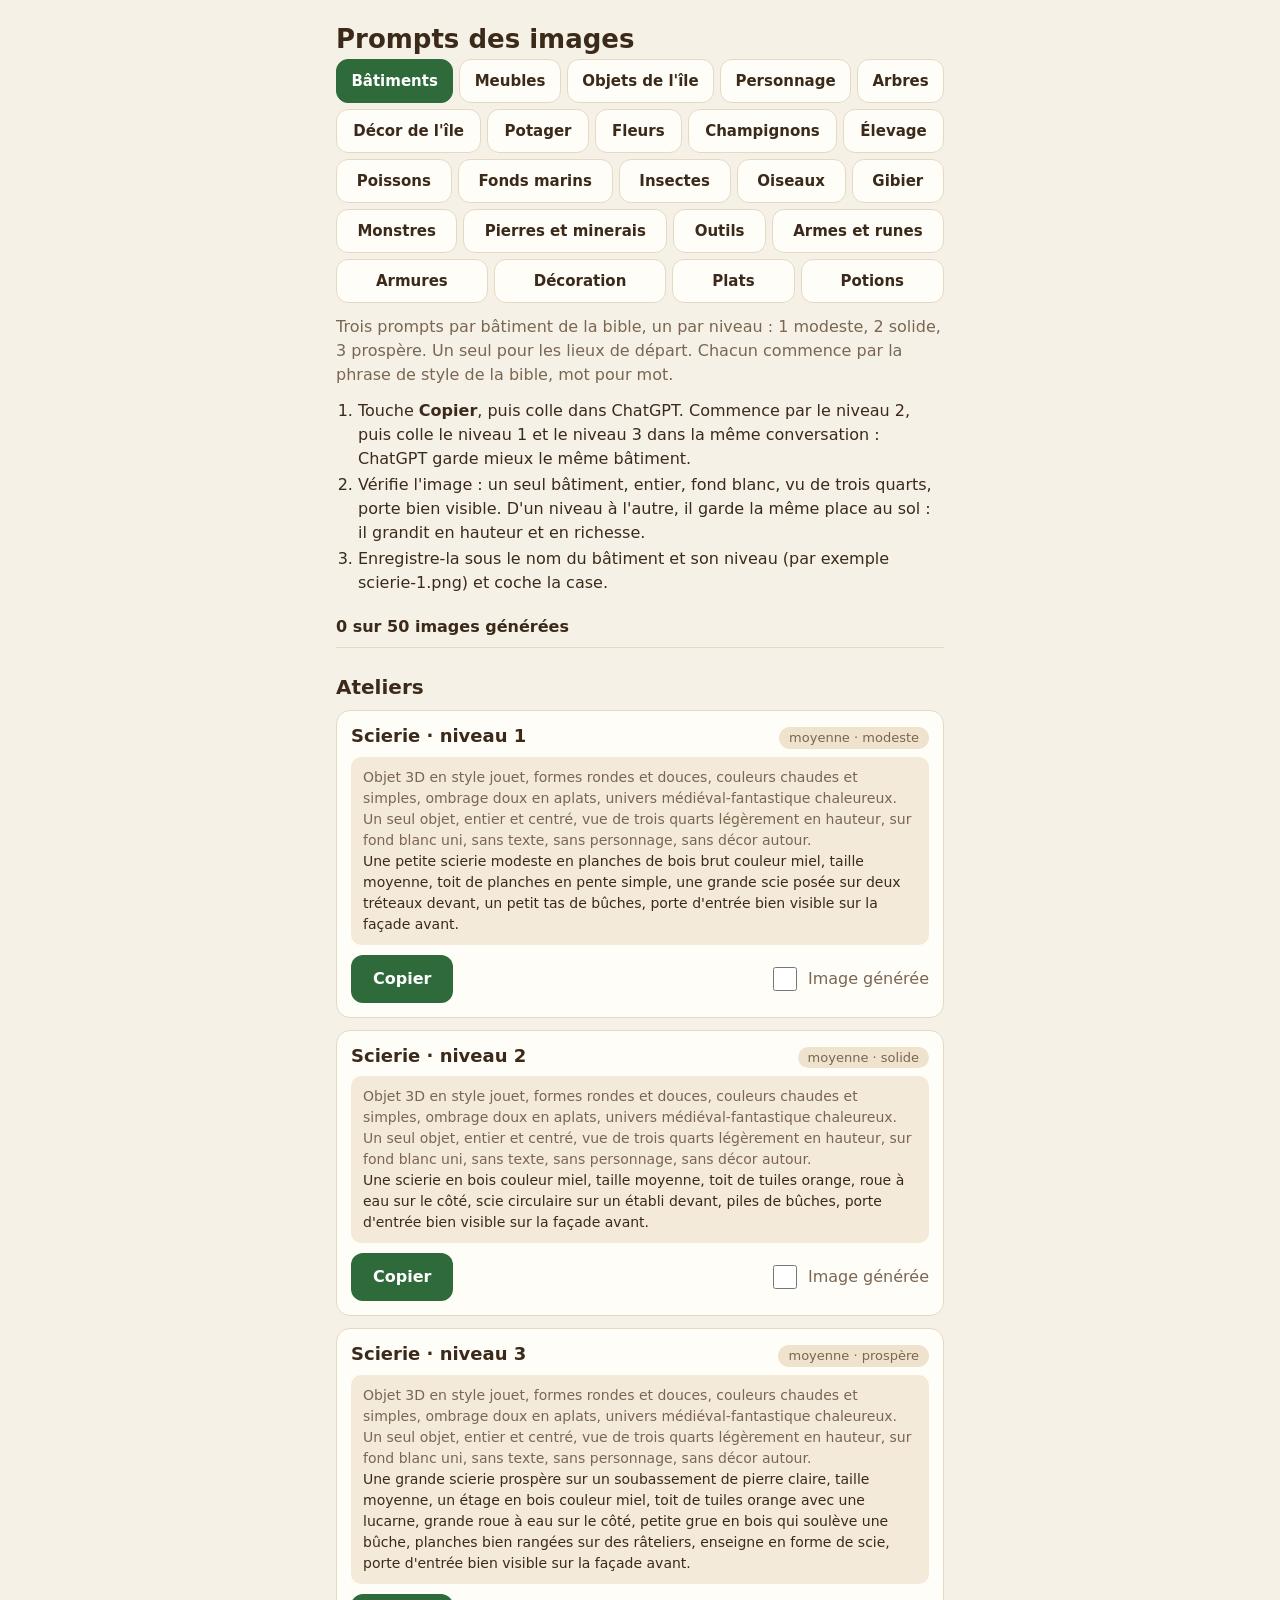
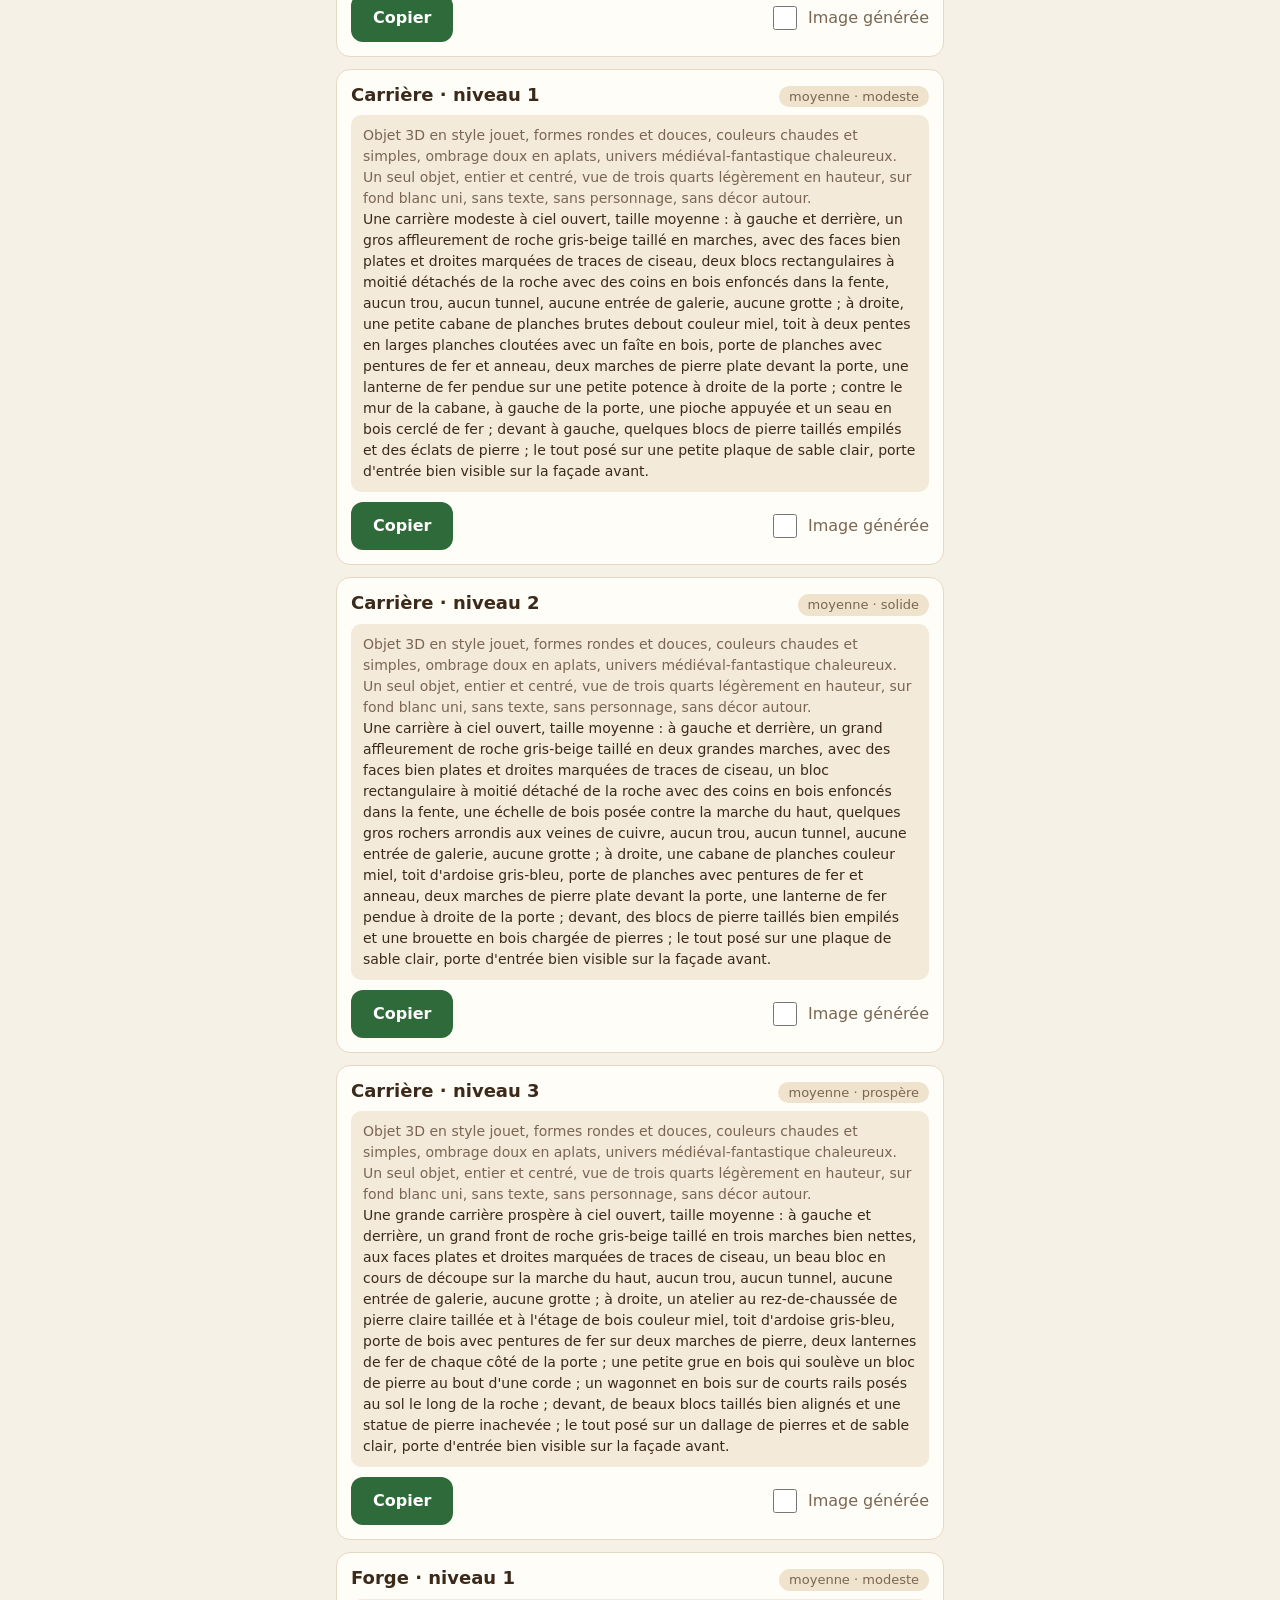
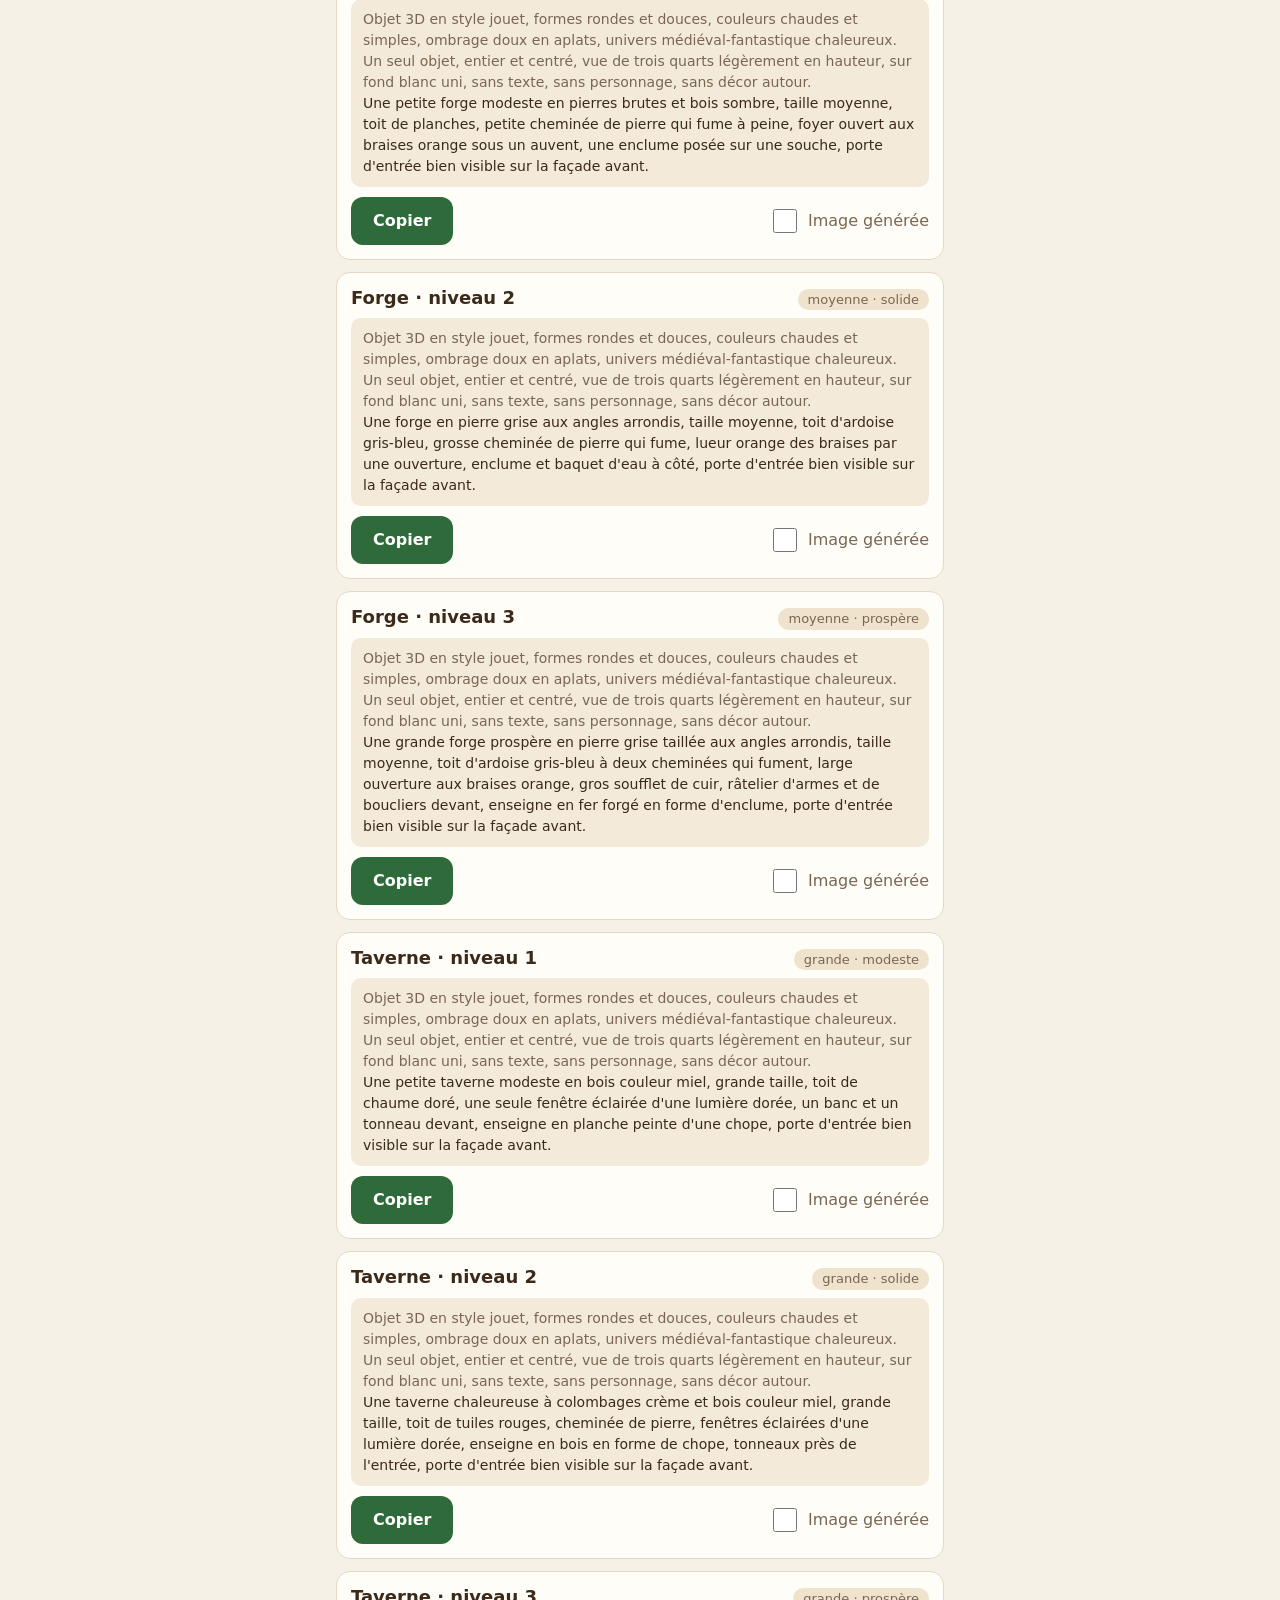
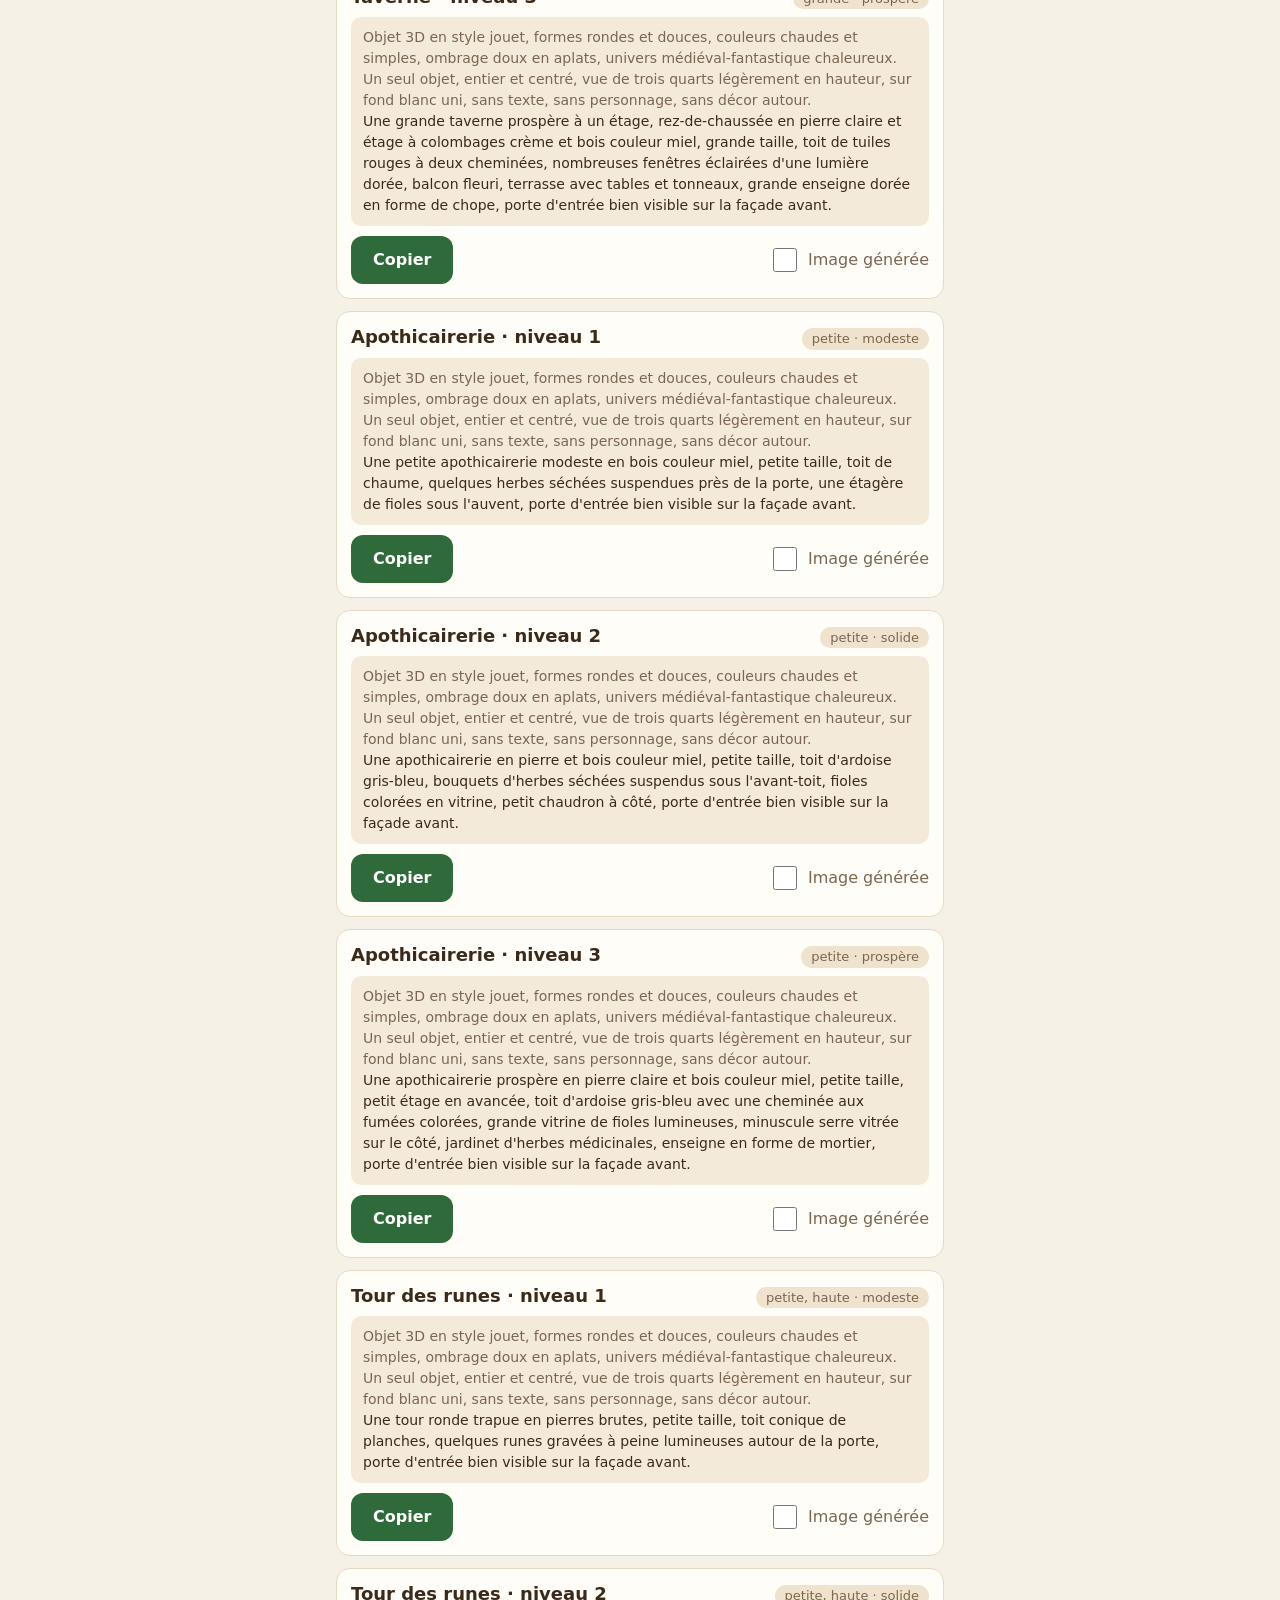
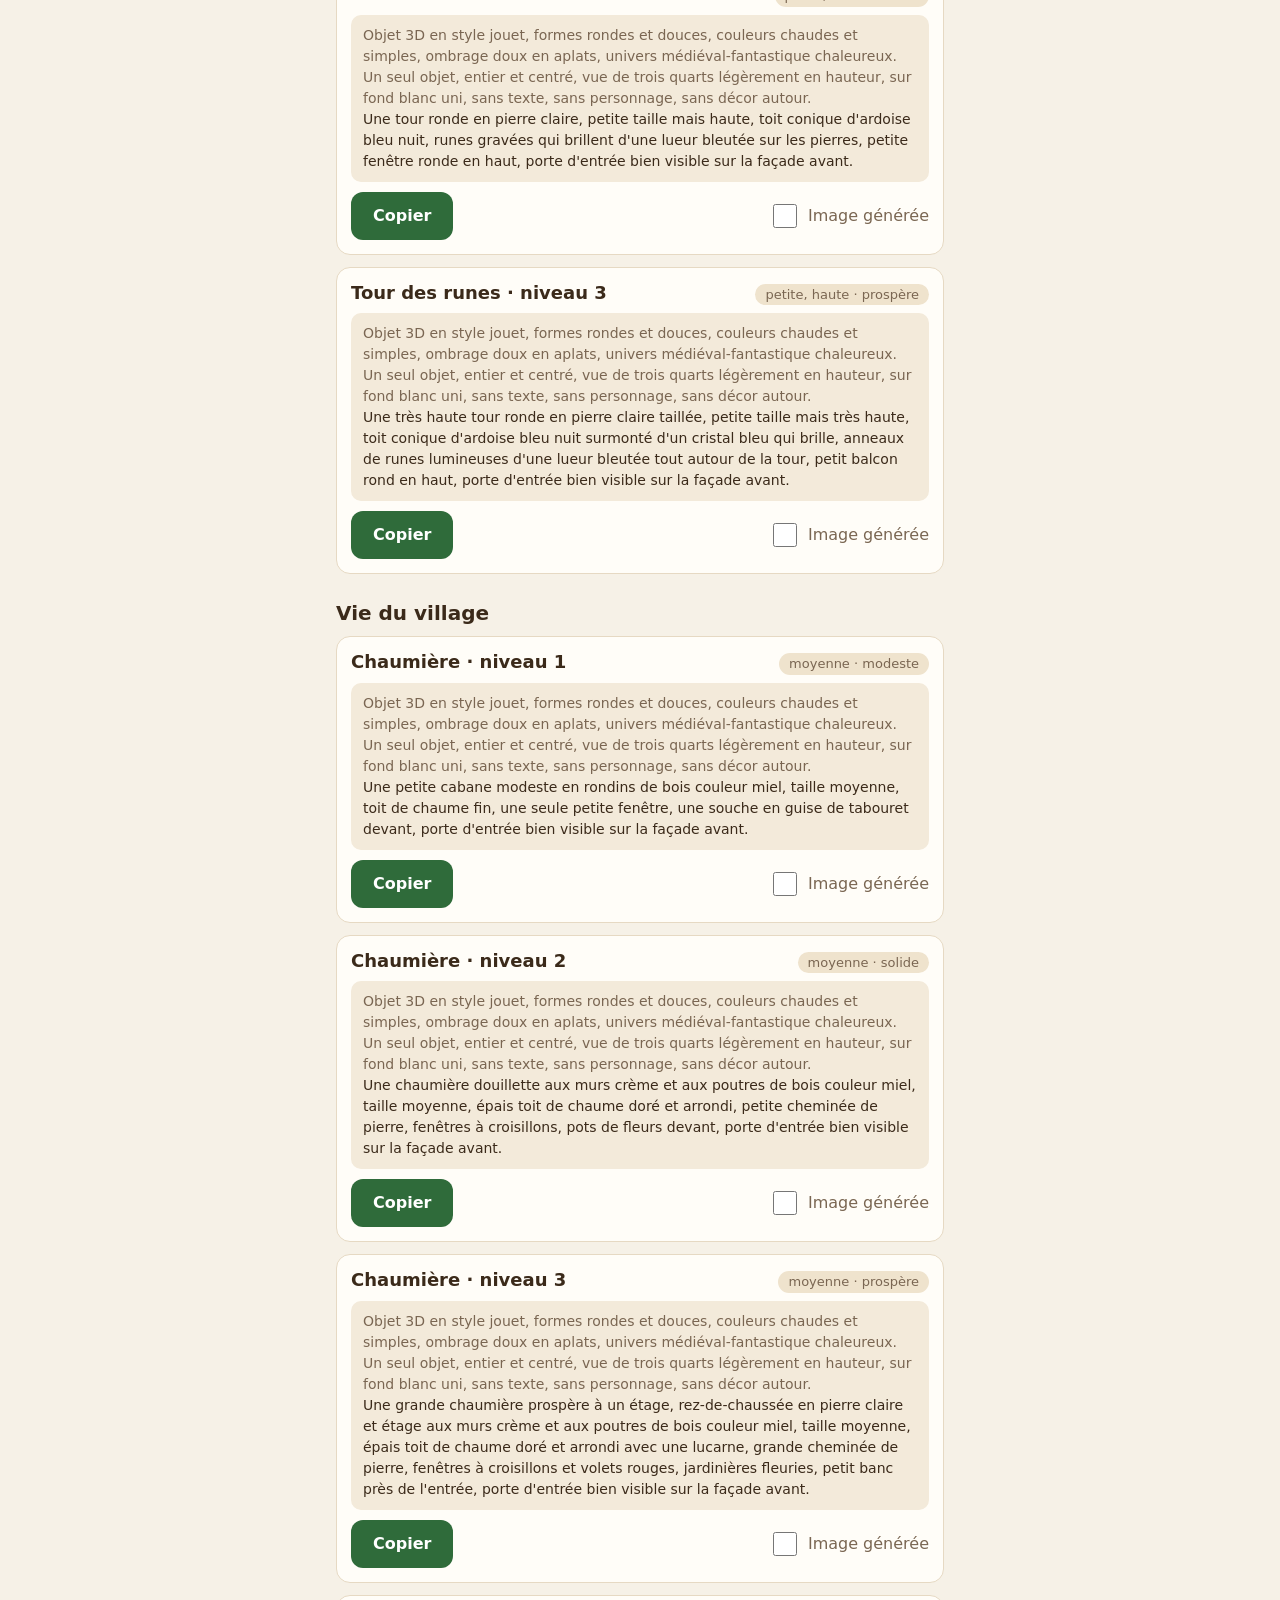
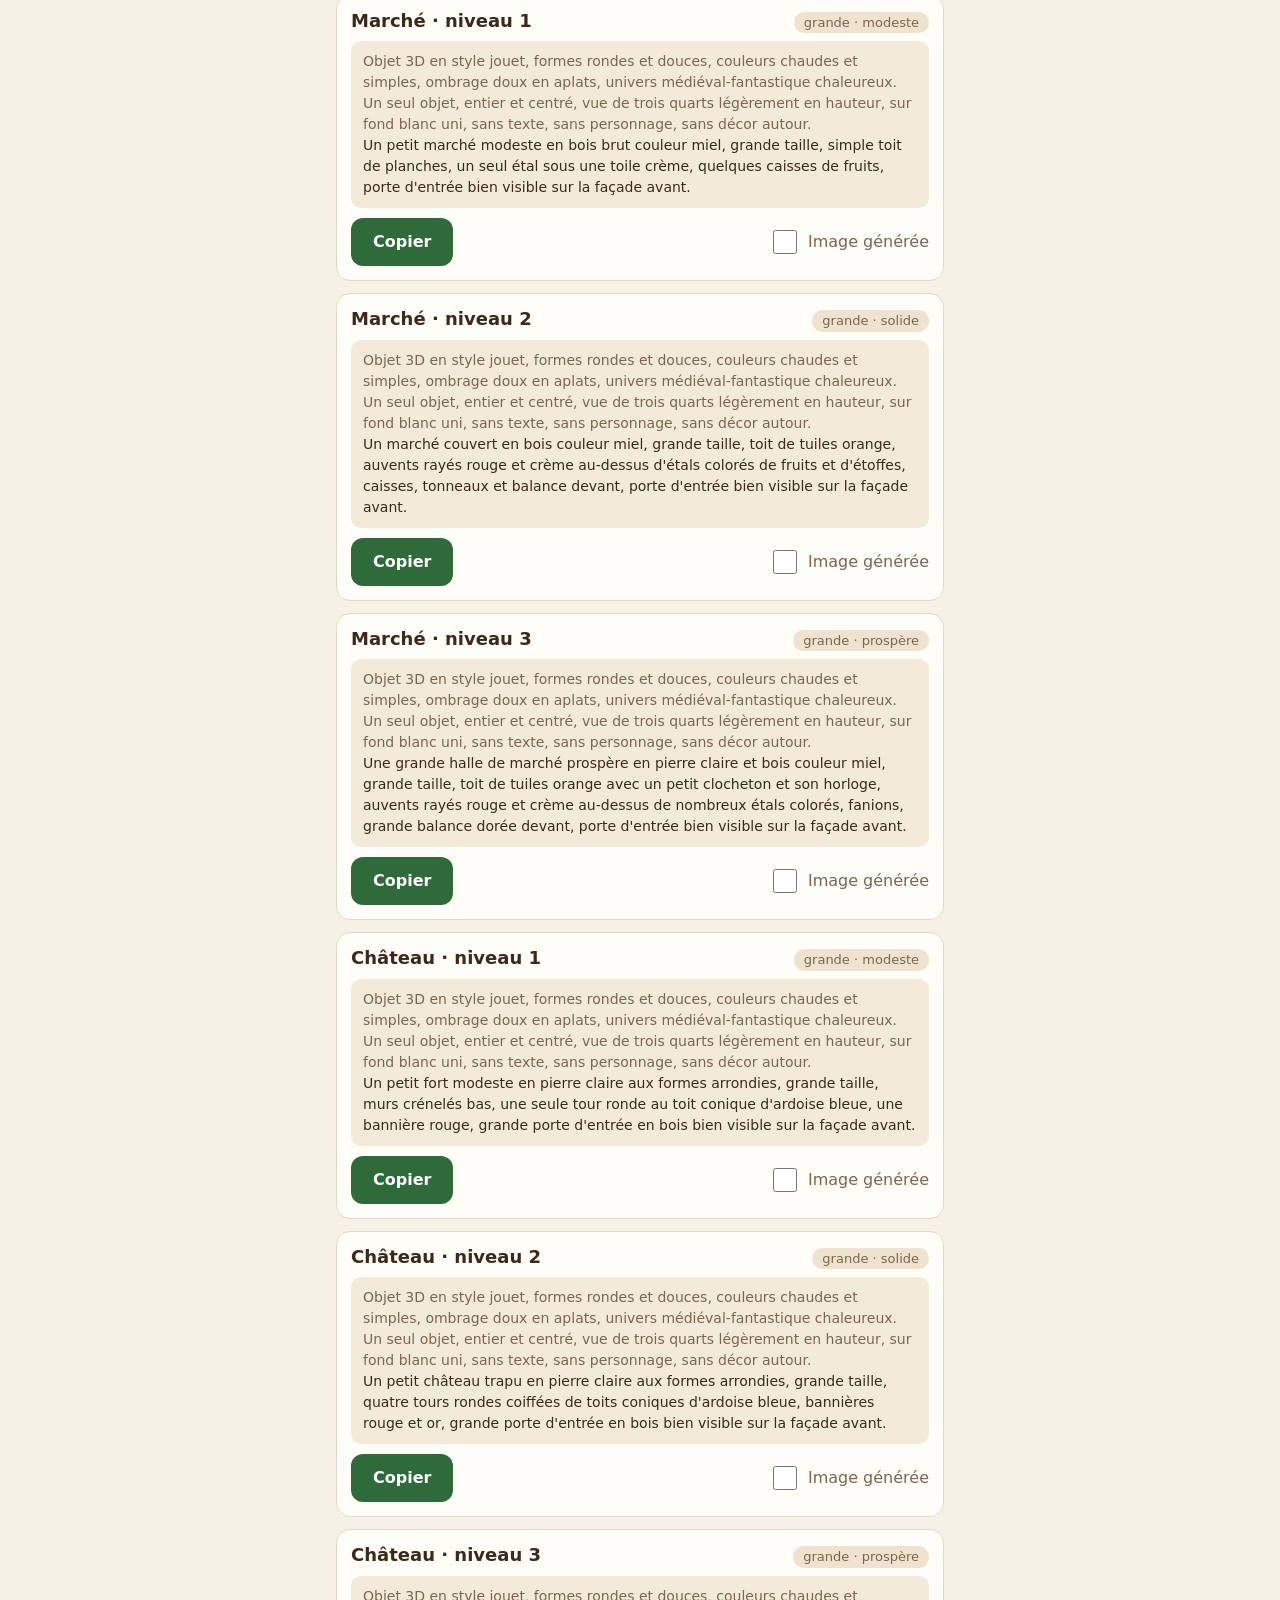
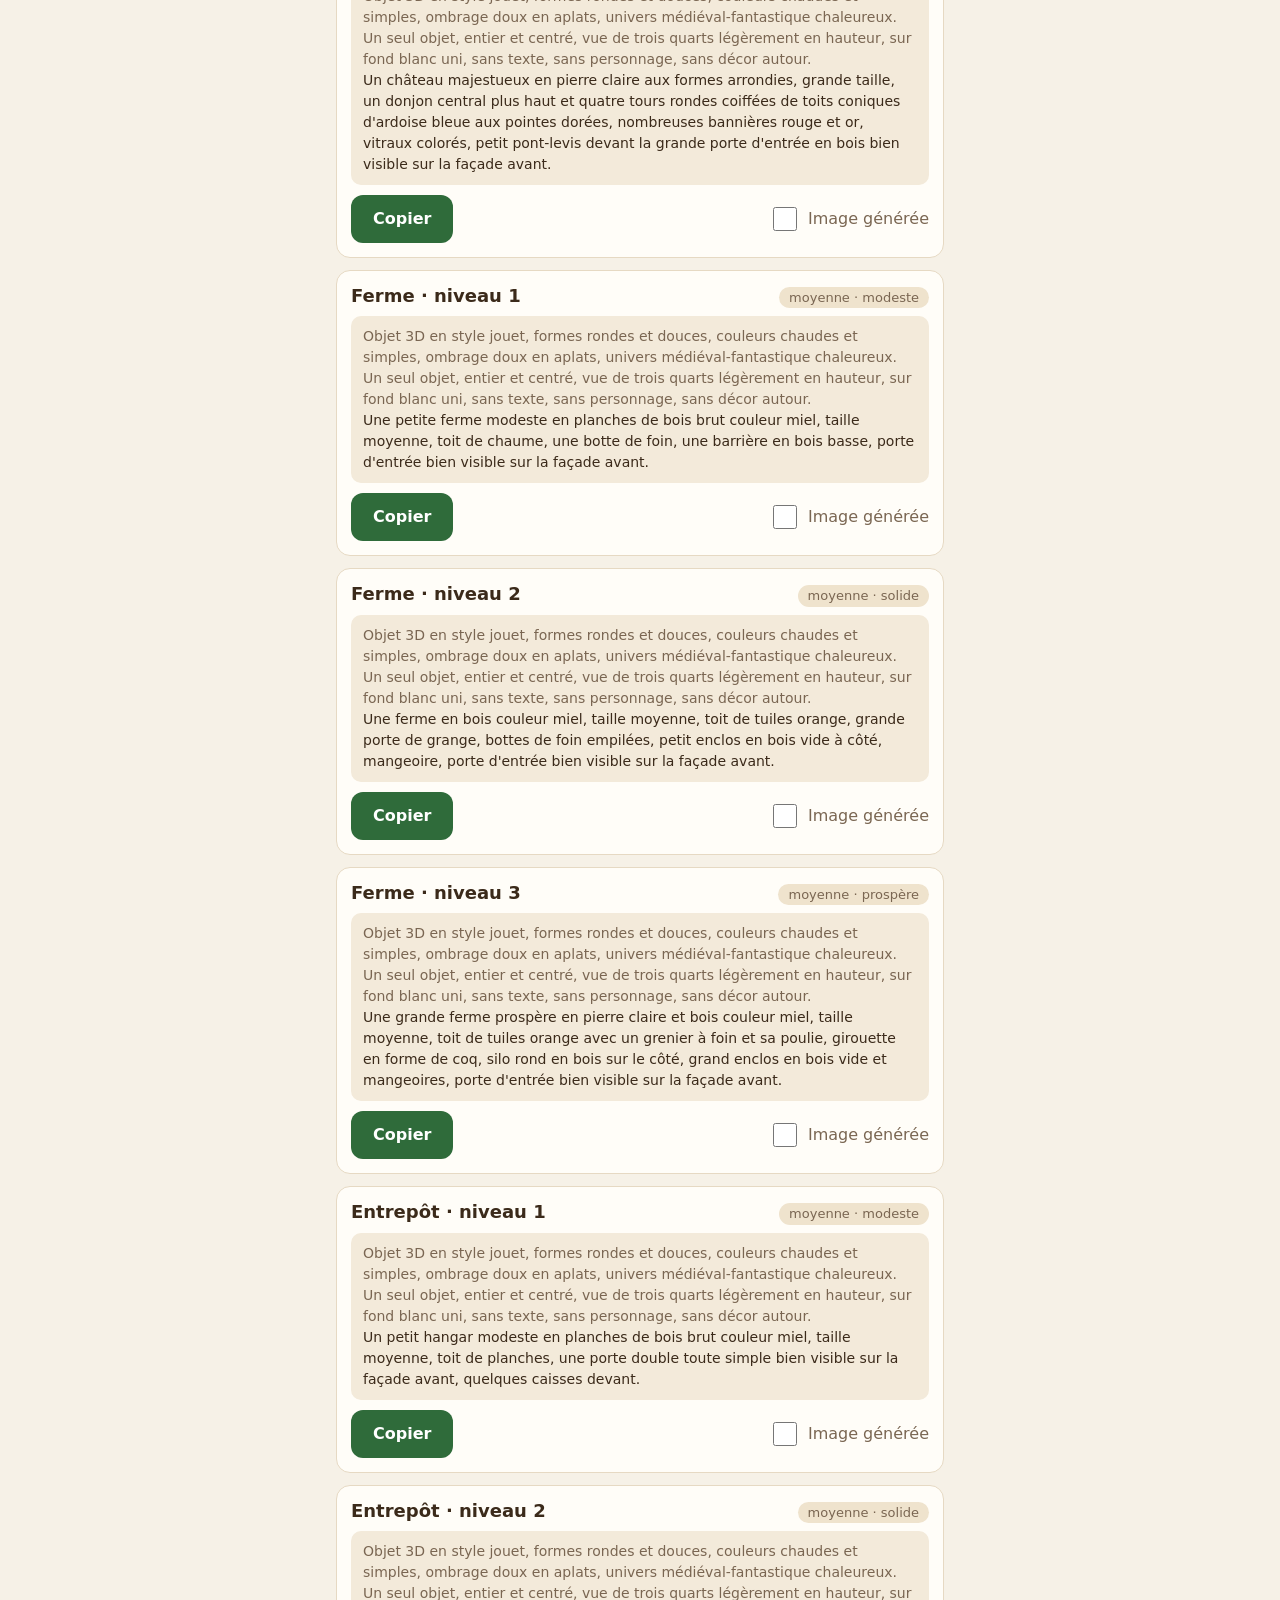
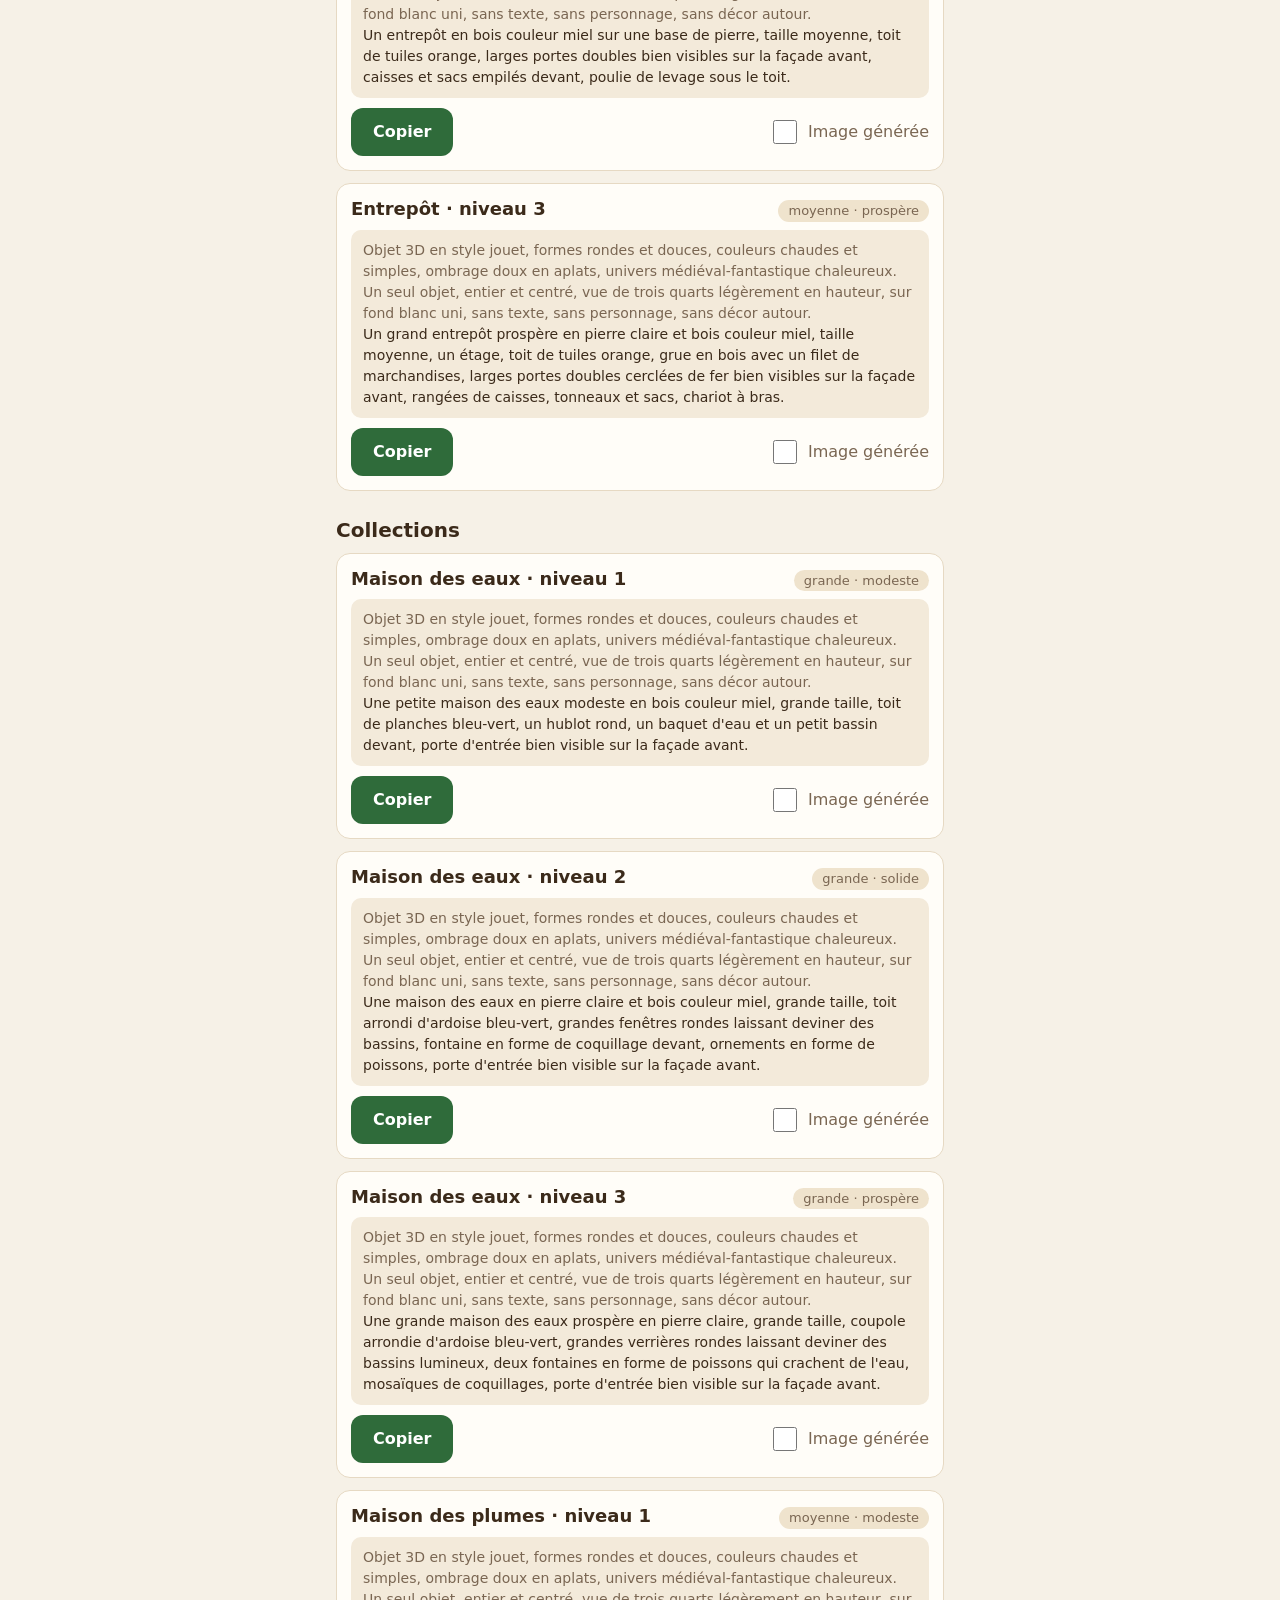
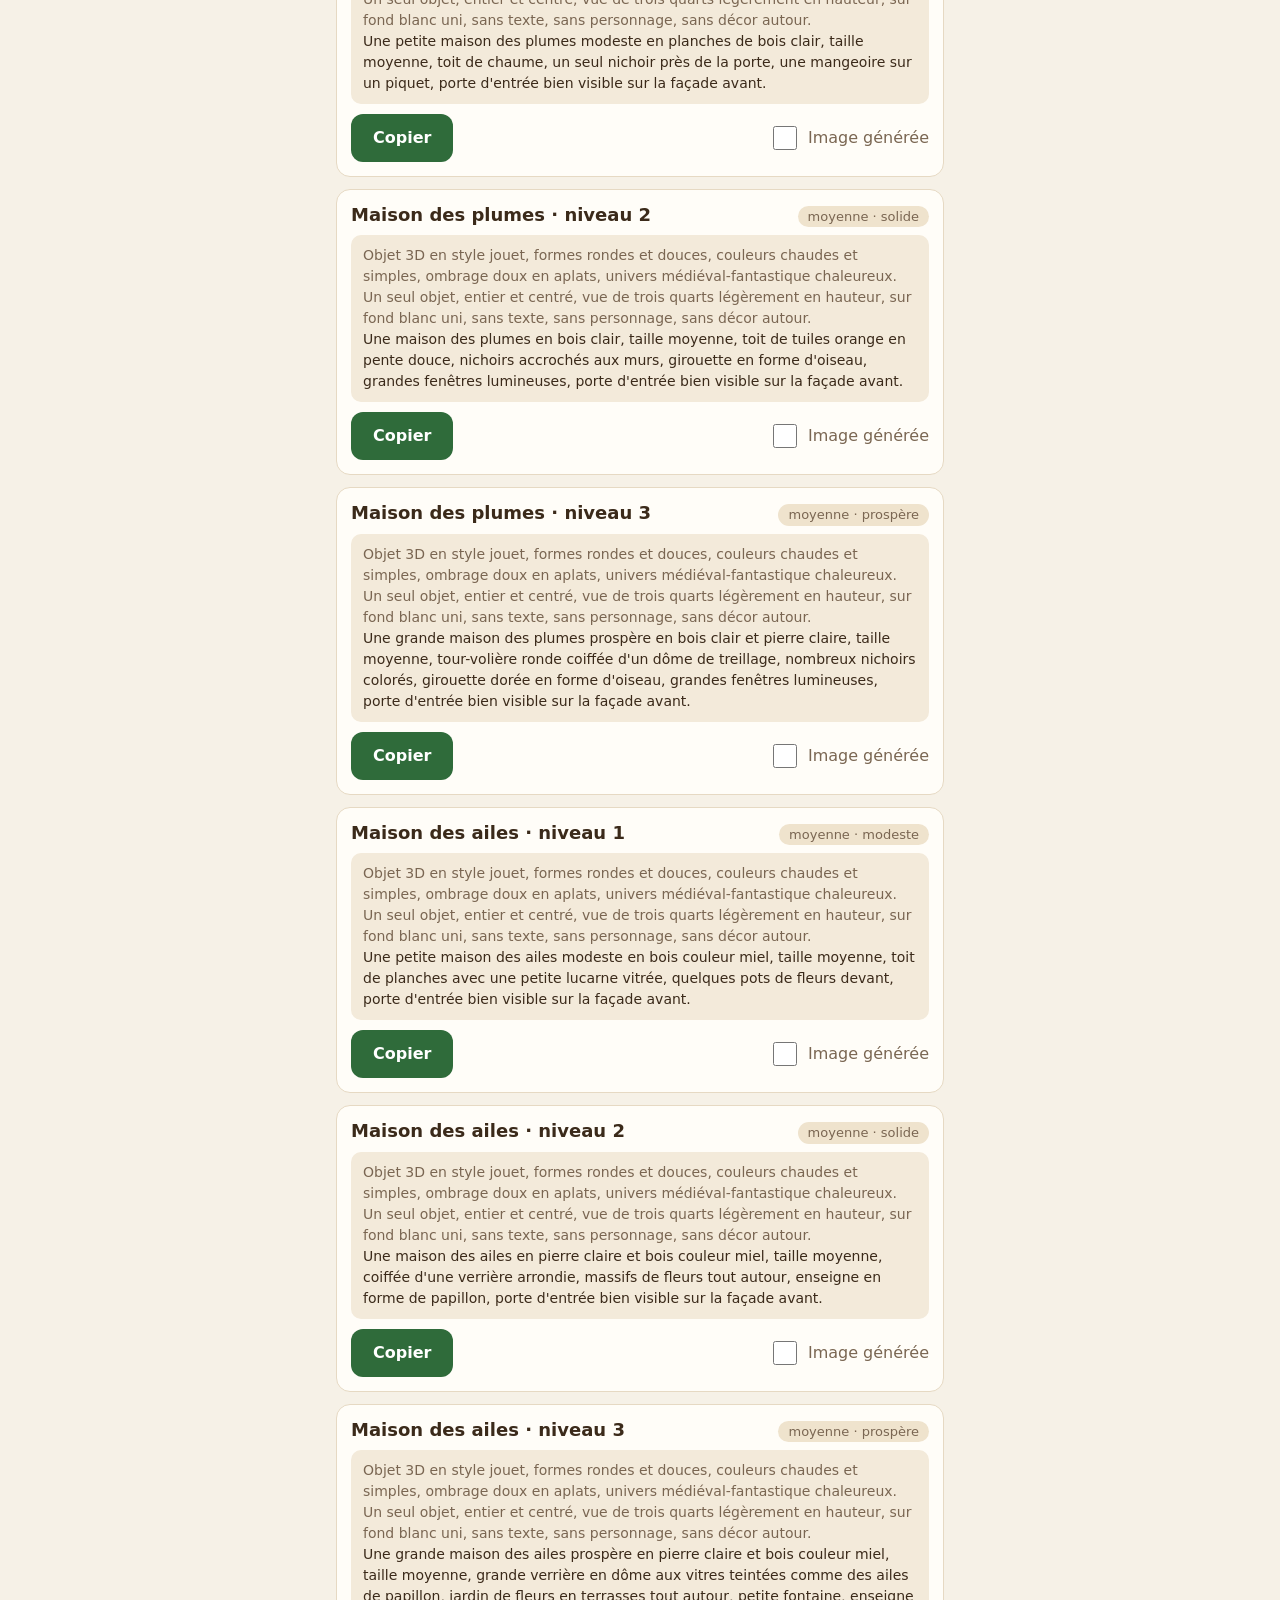
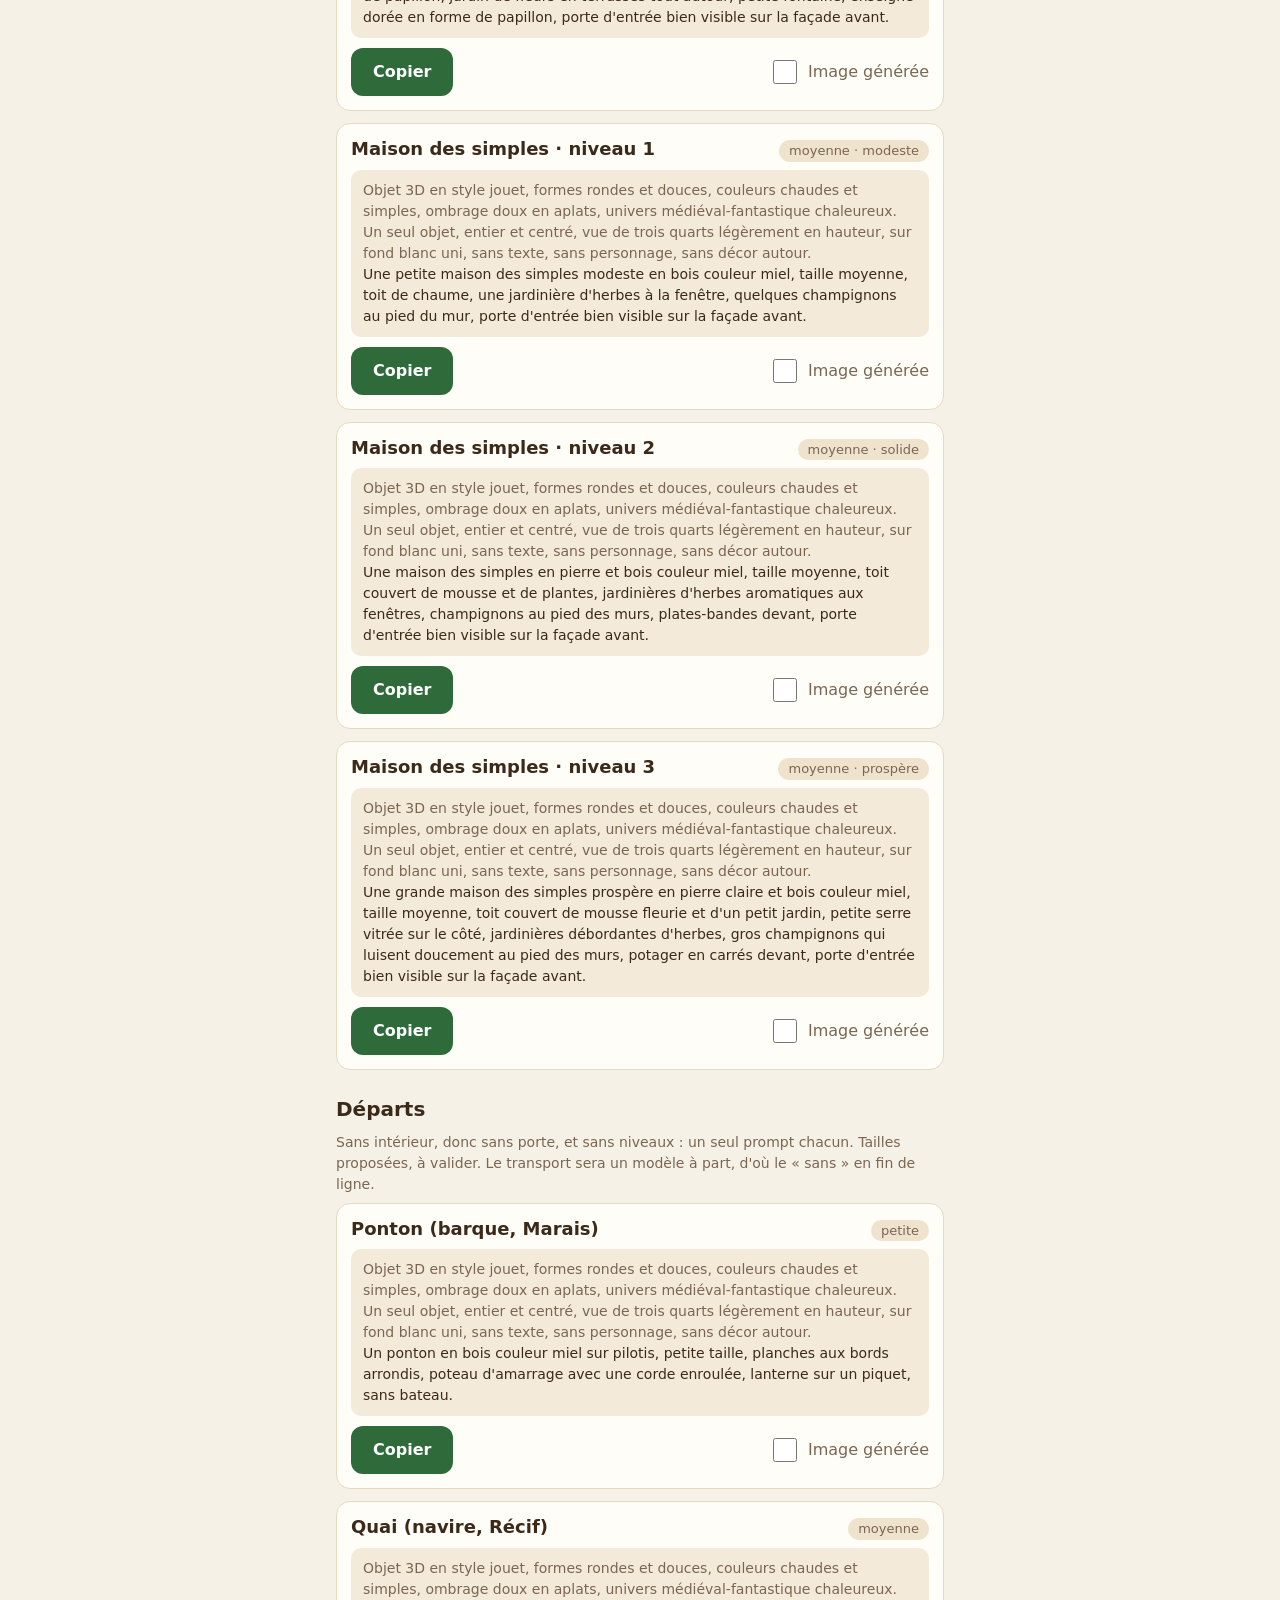
==== commit 08fa5c8f: "Le chantier de la décoration : la page des prompts gagne l'onglet « Objets de l'île » (les 42 objets" ====
--- a/prompts.html
+++ b/prompts.html
@@ -177,6 +177,94 @@
     {id:"m-trone", name:"Trône (Château)", size:"moyen", line:"Un trône en bois sombre aux formes arrondies, gabarit moyen, haut dossier et coussin rouges, ornements dorés, posé sur une petite estrade de pierre claire."}
   ]}
 ];
+/* Les objets de l'île (chantier de la décoration, Yo, 7 novembre 2026) : les 42 objets que Yo garde pour le début d'une
+   partie (sa page « Les objets de l'île »), puis les 17 qu'il garde pour une mise à jour ou un événement. Chacun dans sa
+   SEULE couleur de départ (règle de Yo : elle change ensuite avec les ressources) : le bois de chêne couleur miel, la pierre
+   des champs grise, le cuivre, le lin écru. Ils remplacent, pour ces objets, les prompts de l'onglet Meubles (couleurs
+   d'avant). id préfixés par o- */
+const OBJETS = [
+  {name:"S'asseoir", note:"Le personnage pourra s'y asseoir. Bois de chêne couleur miel au départ.", items:[
+    {id:"o-tabouret", name:"Tabouret", size:"petit", line:"Un tabouret rond en bois de chêne couleur miel, petit gabarit, assise épaisse et bombée, trois pieds ronds légèrement écartés, tout d'une seule couleur de bois."},
+    {id:"o-chaise", name:"Chaise", size:"petit", line:"Une chaise en bois de chêne couleur miel, petit gabarit, assise carrée, dossier à trois barreaux aux coins arrondis, quatre pieds ronds, tout d'une seule couleur de bois."},
+    {id:"o-fauteuil", name:"Fauteuil", size:"petit", line:"Un fauteuil en bois de chêne couleur miel, petit gabarit, accoudoirs arrondis, gros coussins d'assise et de dossier en lin écru, pieds courts et ronds."},
+    {id:"o-banc", name:"Banc", size:"moyen", line:"Un banc en bois de chêne couleur miel, gabarit moyen, longue assise épaisse aux bouts arrondis, deux pieds pleins, assez long pour deux personnages assis."}
+  ]},
+  {name:"Tables", note:"On pourra y poser un objet : un bouquet, une chandelle, un plat.", items:[
+    {id:"o-table", name:"Table", size:"grand", line:"Une table rectangulaire en bois de chêne couleur miel, grand gabarit, plateau épais aux coins arrondis, quatre pieds ronds, plateau vide."},
+    {id:"o-table-banquet", name:"Grande table de banquet", size:"très grand", line:"Une grande table de banquet en bois de chêne couleur miel, très long plateau épais aux coins arrondis, six pieds tournés, plateau vide, pour une grande salle."}
+  ]},
+  {name:"Se coucher", items:[
+    {id:"o-lit", name:"Lit", size:"grand", line:"Un lit en bois de chêne couleur miel, grand gabarit, tête de lit arrondie, couverture en lin écru bien bordée, drap blanc replié, gros oreiller blanc."}
+  ]},
+  {name:"Ranger et montrer", items:[
+    {id:"o-etagere", name:"Étagère", size:"moyen", line:"Une étagère haute en bois de chêne couleur miel, gabarit moyen, quatre planches vides aux bords arrondis, montants épais, prête à recevoir des bocaux et des pierres."},
+    {id:"o-armoire", name:"Armoire", size:"moyen", line:"Une armoire en bois de chêne couleur miel, gabarit moyen, deux portes bombées fermées, petites poignées rondes en cuivre, corniche arrondie, pieds courts."},
+    {id:"o-tonneau", name:"Tonneau", size:"petit", line:"Un tonneau en bois de chêne couleur miel, petit gabarit, ventre bombé, deux cerclages de cuivre, couvercle de bois, posé debout."},
+    {id:"o-vitrine", name:"Vitrine", size:"moyen", line:"Une vitrine en bois de chêne couleur miel et verre clair, gabarit moyen, petit meuble à hauteur de hanche au dessus vitré, un cristal d'améthyste exposé sur un coussinet de lin écru."},
+    {id:"o-coffre", name:"Coffre de réserve", size:"moyen", line:"Un coffre de rangement en bois de chêne couleur miel, gabarit moyen, couvercle bombé, deux cerclages et une serrure en cuivre."}
+  ]},
+  {name:"Lumières", note:"On pourra les allumer et les éteindre. Cuivre au départ pour le métal ; le chandelier commence en argent.", items:[
+    {id:"o-chandelle", name:"Chandelle", size:"petit", line:"Une chandelle de suif ivoire allumée dans un petit bougeoir rond en cuivre à anse, petit gabarit, flamme dorée, une goutte de cire figée sur le côté."},
+    {id:"o-lanterne", name:"Lanterne sur pied", size:"petit", line:"Une lanterne sur pied, petit gabarit, haut poteau de cuivre sur un socle rond, lanterne de cuivre et de verre allumée d'une lumière dorée sous un petit toit arrondi."},
+    {id:"o-bocal-lucioles", name:"Bocal à lucioles", size:"petit", line:"Un bocal de verre clair à couvercle de cuivre, petit gabarit, rempli de petites lucioles qui brillent en jaune-vert, poignée de corde."},
+    {id:"o-torchere", name:"Torchère sur pied", size:"petit", line:"Une torchère sur pied en bois de chêne couleur miel, petit gabarit, haut poteau sur un socle en croix, coupe en haut tenant une torche allumée à la flamme orange."},
+    {id:"o-feu-camp", name:"Feu de camp", size:"petit", line:"Un feu de camp, cercle de pierres des champs grises arrondies, bûches croisées, petites flammes orange, une broche en bois posée au-dessus pour y cuire un poisson."},
+    {id:"o-torchere-murale", name:"Torchère murale", size:"petit", line:"Une torchère murale en cuivre, petit gabarit, support recourbé fixé à une petite plaque murale, tenant une torche allumée à la flamme orange."},
+    {id:"o-lanterne-murale", name:"Lanterne murale", size:"petit", line:"Une lanterne murale en cuivre et verre, petit gabarit, bras recourbé fixé au mur, petite lanterne allumée d'une lumière dorée."},
+    {id:"o-lustre", name:"Lustre", size:"moyen", line:"Un lustre en cuivre en forme de couronne, gabarit moyen, six chandelles ivoire allumées, trois chaînes réunies en haut pour le suspendre au plafond."},
+    {id:"o-chandelier", name:"Chandelier", size:"petit", line:"Un chandelier en argent à trois branches, petit gabarit, pied rond, trois chandelles ivoire allumées."},
+    {id:"o-cheminee", name:"Cheminée", size:"moyen", line:"Une cheminée en pierre des champs grise aux angles arrondis, gabarit moyen, foyer avec un feu orangé, tablette en bois de chêne couleur miel, adossée à un mur."}
+  ]},
+  {name:"Tissus", note:"Lin écru au départ ; les teintures des plantes les colorent ensuite.", items:[
+    {id:"o-petit-tapis", name:"Petit tapis", size:"moyen", line:"Un petit tapis rectangulaire en lin écru tissé, gabarit moyen, bordure simple un peu plus foncée de la même couleur, posé à plat sur le sol."},
+    {id:"o-grand-tapis", name:"Grand tapis", size:"grand", line:"Un grand tapis rectangulaire en lin écru tissé, grand gabarit, large bordure et motif de losanges discret de la même couleur, posé à plat sur le sol."},
+    {id:"o-rideaux", name:"Rideaux", size:"fenêtre", line:"Une paire de rideaux en lin écru suspendus à une tringle en bois de chêne couleur miel, ouverts et noués sur les côtés, sans fenêtre derrière."}
+  ]},
+  {name:"Petite déco", items:[
+    {id:"o-pot", name:"Pot de fleurs", size:"petit", line:"Un pot de fleurs en pierre des champs grise taillée, petit gabarit, rebord épais et arrondi, rempli de terre, vide, prêt à recevoir une fleur."},
+    {id:"o-vase", name:"Vase", size:"petit", line:"Un vase en pierre des champs grise polie, petit gabarit, ventre rond et col étroit, vide."},
+    {id:"o-bouquet", name:"Bouquet", size:"petit", line:"Un bouquet de fleurs des prés noué d'un brin de fibre : coquelicots rouges, bleuets bleus, pâquerettes blanches et pissenlits jaunes, tiges vertes bien visibles."},
+    {id:"o-statue", name:"Petite statue", size:"petit", line:"Une petite statue en pierre des champs grise aux formes lisses et arrondies, petit gabarit, un renard assis sculpté sur un socle rond."},
+    {id:"o-miroir", name:"Miroir", size:"petit", line:"Un miroir sur pied en bois de chêne couleur miel, petit gabarit, cadre ovale aux bords arrondis, verre qui reflète doucement, pied en arceau."},
+    {id:"o-herbier", name:"Herbier encadré", size:"mur", line:"Un herbier encadré à accrocher au mur, cadre en bois de chêne couleur miel, papier crème où six fleurs des prés pressées et séchées sont posées bien à plat, petites étiquettes manuscrites."}
+  ]},
+  {name:"Souvenirs d'aventure", note:"L'aquarium en trois tailles (demande de Yo) : un petit poisson, plusieurs à la fois, ou un gros poisson.", items:[
+    {id:"o-aquarium-petit", name:"Petit aquarium", size:"petit", line:"Un petit aquarium rond en verre clair sur un petit socle en bois de chêne couleur miel, petit gabarit, eau bleue, gravier et une plante, sans poisson."},
+    {id:"o-aquarium-moyen", name:"Aquarium moyen", size:"moyen", line:"Un aquarium rectangulaire en verre clair sur un meuble bas en bois de chêne couleur miel, gabarit moyen, eau bleue, plantes et galets, sans poisson, assez grand pour trois ou quatre poissons."},
+    {id:"o-aquarium-grand", name:"Grand aquarium", size:"grand", line:"Un grand aquarium rectangulaire en verre clair sur un long meuble en bois de chêne couleur miel, grand gabarit, eau bleue profonde, rochers et grandes plantes, sans poisson, assez grand pour un gros poisson."},
+    {id:"o-trophee", name:"Trophée de gibier", size:"mur", line:"Un trophée de chasse mural, écusson en bois de chêne couleur miel en forme de blason, une tête de cerf stylisée en bois sculpté au naturel, petite plaque de cuivre gravée."},
+    {id:"o-statuette", name:"Statuette de gardien", size:"petit", line:"Une statuette en bois sculpté au naturel d'un esprit de l'arbre fait de racines et de mousse, petit gabarit, sur un socle rond en bois de chêne couleur miel."}
+  ]},
+  {name:"Le jardin et le dehors", items:[
+    {id:"o-cloture", name:"Clôture en bois", size:"moyen", line:"Un morceau de clôture droite en bois de chêne couleur miel, gabarit moyen, trois piquets au sommet arrondi et deux traverses."},
+    {id:"o-muret", name:"Muret de pierre", size:"moyen", line:"Un muret bas de pierres des champs grises arrondies empilées à sec, gabarit moyen, dessus plat où l'on peut s'asseoir, un peu de mousse."},
+    {id:"o-portail", name:"Portail", size:"moyen", line:"Un portillon de jardin en bois de chêne couleur miel, gabarit moyen, deux battants au haut arrondi entre deux poteaux, charnières et loquet en cuivre."},
+    {id:"o-puits", name:"Puits", size:"grand", line:"Un puits rond en pierre des champs grise, grand gabarit, petit toit à deux pans en bois de chêne couleur miel, manivelle et seau de bois pendu à une corde."},
+    {id:"o-fontaine", name:"Fontaine", size:"grand", line:"Une fontaine en pierre des champs grise aux formes arrondies, grand gabarit, bassin rond à deux étages, eau claire qui coule de la vasque du haut."},
+    {id:"o-mangeoire", name:"Mangeoire", size:"petit", line:"Une mangeoire à oiseaux en bois de chêne couleur miel sur un piquet, petit gabarit, petit toit à deux pans, plateau rempli de graines."},
+    {id:"o-bassin", name:"Bassin d'ornement", size:"grand", line:"Un bassin d'ornement rond bordé de pierres des champs grises, grand gabarit, eau bleue claire, deux nénuphars en fleur, sans poisson."},
+    {id:"o-panneau", name:"Panneau de bois", size:"petit", line:"Un panneau en bois de chêne couleur miel sur un poteau, petit gabarit, planche rectangulaire aux coins arrondis, vierge, prête à recevoir un nom."}
+  ]},
+  {name:"Pour plus tard : mises à jour et événements", note:"Les 17 objets que Yo garde pour plus tard. Leurs prompts sont prêts, rien ne presse.", items:[
+    {id:"o-table-ronde", name:"Table ronde", size:"moyen", line:"Une table ronde en bois de chêne couleur miel, gabarit moyen, plateau épais, pied central tourné sur trois petits pieds arrondis, plateau vide."},
+    {id:"o-chaise-bascule", name:"Chaise à bascule", size:"petit", line:"Une chaise à bascule en bois de chêne couleur miel, petit gabarit, patins arrondis, dossier haut à barreaux, accoudoirs arrondis."},
+    {id:"o-coussins", name:"Coussins de sol", size:"petit", line:"Une pile de trois gros coussins ronds et moelleux en lin écru, petit gabarit, posés au sol."},
+    {id:"o-lit-baldaquin", name:"Lit à baldaquin", size:"grand", line:"Un lit à baldaquin en bois de chêne couleur miel, grand gabarit, quatre colonnes tournées, rideaux de lin écru noués aux colonnes, couverture de lin écru, oreillers blancs."},
+    {id:"o-hamac", name:"Hamac", size:"moyen", line:"Un hamac en toile de lin écru tendu entre deux poteaux de bois de chêne couleur miel, gabarit moyen, cordes nouées aux bouts, légèrement creusé au milieu."},
+    {id:"o-bibliotheque", name:"Bibliothèque", size:"moyen", line:"Une bibliothèque en bois de chêne couleur miel, gabarit moyen, quatre rayons de livres reliés de cuir et de parchemins roulés, corniche arrondie."},
+    {id:"o-horloge", name:"Horloge", size:"moyen", line:"Une horloge de parquet en bois de chêne couleur miel, gabarit moyen, haute et fine, cadran rond en cuivre, balancier de cuivre visible derrière une petite vitre."},
+    {id:"o-brasero", name:"Brasero", size:"petit", line:"Un brasero en cuivre, petit gabarit, coupe ronde sur trois pieds recourbés, braises et flammes orange dedans."},
+    {id:"o-lampadaire", name:"Lampadaire", size:"petit", line:"Un lampadaire de jardin, haut poteau fin de cuivre, lanterne de cuivre et de verre allumée d'une lumière dorée en haut, petit socle rond."},
+    {id:"o-tonnelle", name:"Tonnelle", size:"grand", line:"Une tonnelle en arche en bois de chêne couleur miel, grand gabarit, deux montants et un treillage arrondi en haut, sans plante grimpante."},
+    {id:"o-hotel-insectes", name:"Hôtel à insectes", size:"petit", line:"Un hôtel à insectes en bois de chêne couleur miel sur un poteau, petit gabarit, petit toit à deux pans, cases remplies de tiges creuses, de pommes de pin et de bûchettes percées."},
+    {id:"o-carillon", name:"Carillon à vent", size:"petit", line:"Un carillon à vent en cuivre, petit gabarit, cinq tubes de longueurs différentes pendus à un disque, un battant au milieu, suspendu à un crochet."},
+    {id:"o-cadran-solaire", name:"Cadran solaire", size:"petit", line:"Un cadran solaire en pierre des champs grise, petit gabarit, colonne basse arrondie, dessus plat gravé des heures, style triangulaire en cuivre qui projette une ombre."},
+    {id:"o-girouette", name:"Girouette", size:"petit", line:"Une girouette en cuivre en forme de coq sur une tige, petit gabarit, flèche et lettres des quatre points cardinaux."},
+    {id:"o-balancoire", name:"Balançoire", size:"moyen", line:"Une balançoire en bois de chêne couleur miel, gabarit moyen, portique arrondi, siège de planche suspendu par deux cordes."},
+    {id:"o-nichoir", name:"Nichoir", size:"petit", line:"Un nichoir en bois de chêne couleur miel sur un poteau, petit gabarit, toit pentu, petit trou rond, petit perchoir."},
+    {id:"o-epouvantail", name:"Épouvantail", size:"moyen", line:"Un épouvantail de bois de chêne couleur miel et de paille, gabarit moyen, chemise en lin écru rapiécée, chapeau de paille, sourire cousu, bras écartés sur une traverse."}
+  ]}
+];
 /* Les onglets : une famille de prompts chacun */
 const CATS = {
   batiments:{label:"Bâtiments", families:parNiveau(FAMILIES),
@@ -185,6 +273,9 @@
   meubles:{label:"Meubles", families:MEUBLES,
     lead:"Un prompt par meuble et par plan de travail, prêt pour ChatGPT. Chacun commence par la phrase de style de la bible, mot pour mot. L'image montre la couleur d'origine du meuble.",
     steps:["Touche <b>Copier</b>, puis colle dans ChatGPT.", "Vérifie l'image : un seul meuble, entier, fond blanc, vu de trois quarts, le devant bien visible.", "Enregistre-la sous le nom du meuble (par exemple chaise.png) et coche la case."]},
+  objets:{label:"Objets de l'île", families:OBJETS,
+    lead:"Les objets de décoration de l'île choisis par Yo (7 novembre 2026), chacun dans sa seule couleur de départ : bois de chêne couleur miel, pierre des champs grise, cuivre ou lin écru. Les couleurs suivantes viendront dans le jeu, avec les ressources. Ces prompts remplacent ceux de l'onglet Meubles pour les mêmes objets.",
+    steps:["Touche <b>Copier</b>, puis colle dans ChatGPT.", "Vérifie l'image : un seul objet, entier, fond blanc, vu de trois quarts, dans sa couleur de départ.", "Envoie-la à Claude : il fait l'objet d'après elle et te montre la comparaison."]},
   /* Le personnage (étape 2.5 de la bible : « Personnalisation de base : visage, cheveux, tenue » ; Yo, 30 octobre 2026 :
      « le choix sur une fille ou garçon », « Seulement la base pour commencer ») : la ligne « Personnage » de la fiche de
      commande de la bible (trois têtes de haut ; vue de face, corps entier, pose neutre debout, bras légèrement écartés), le
